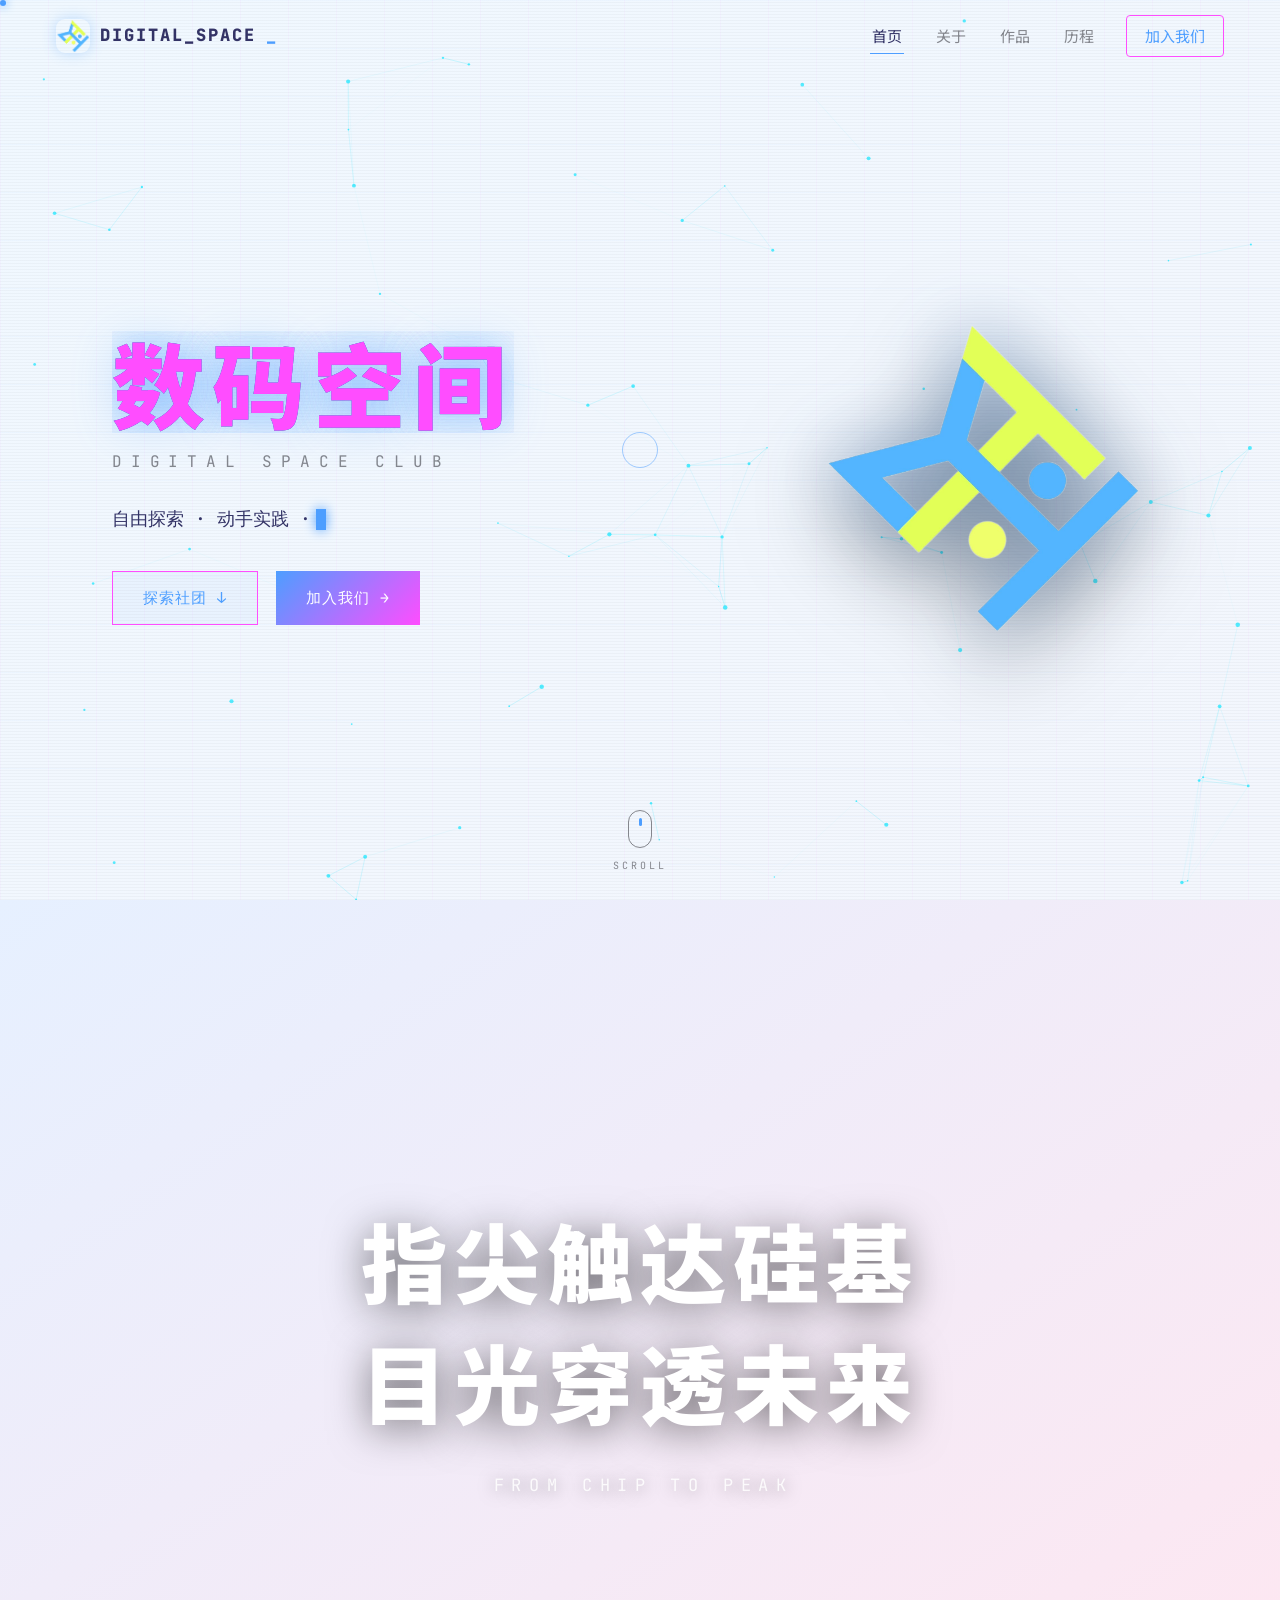
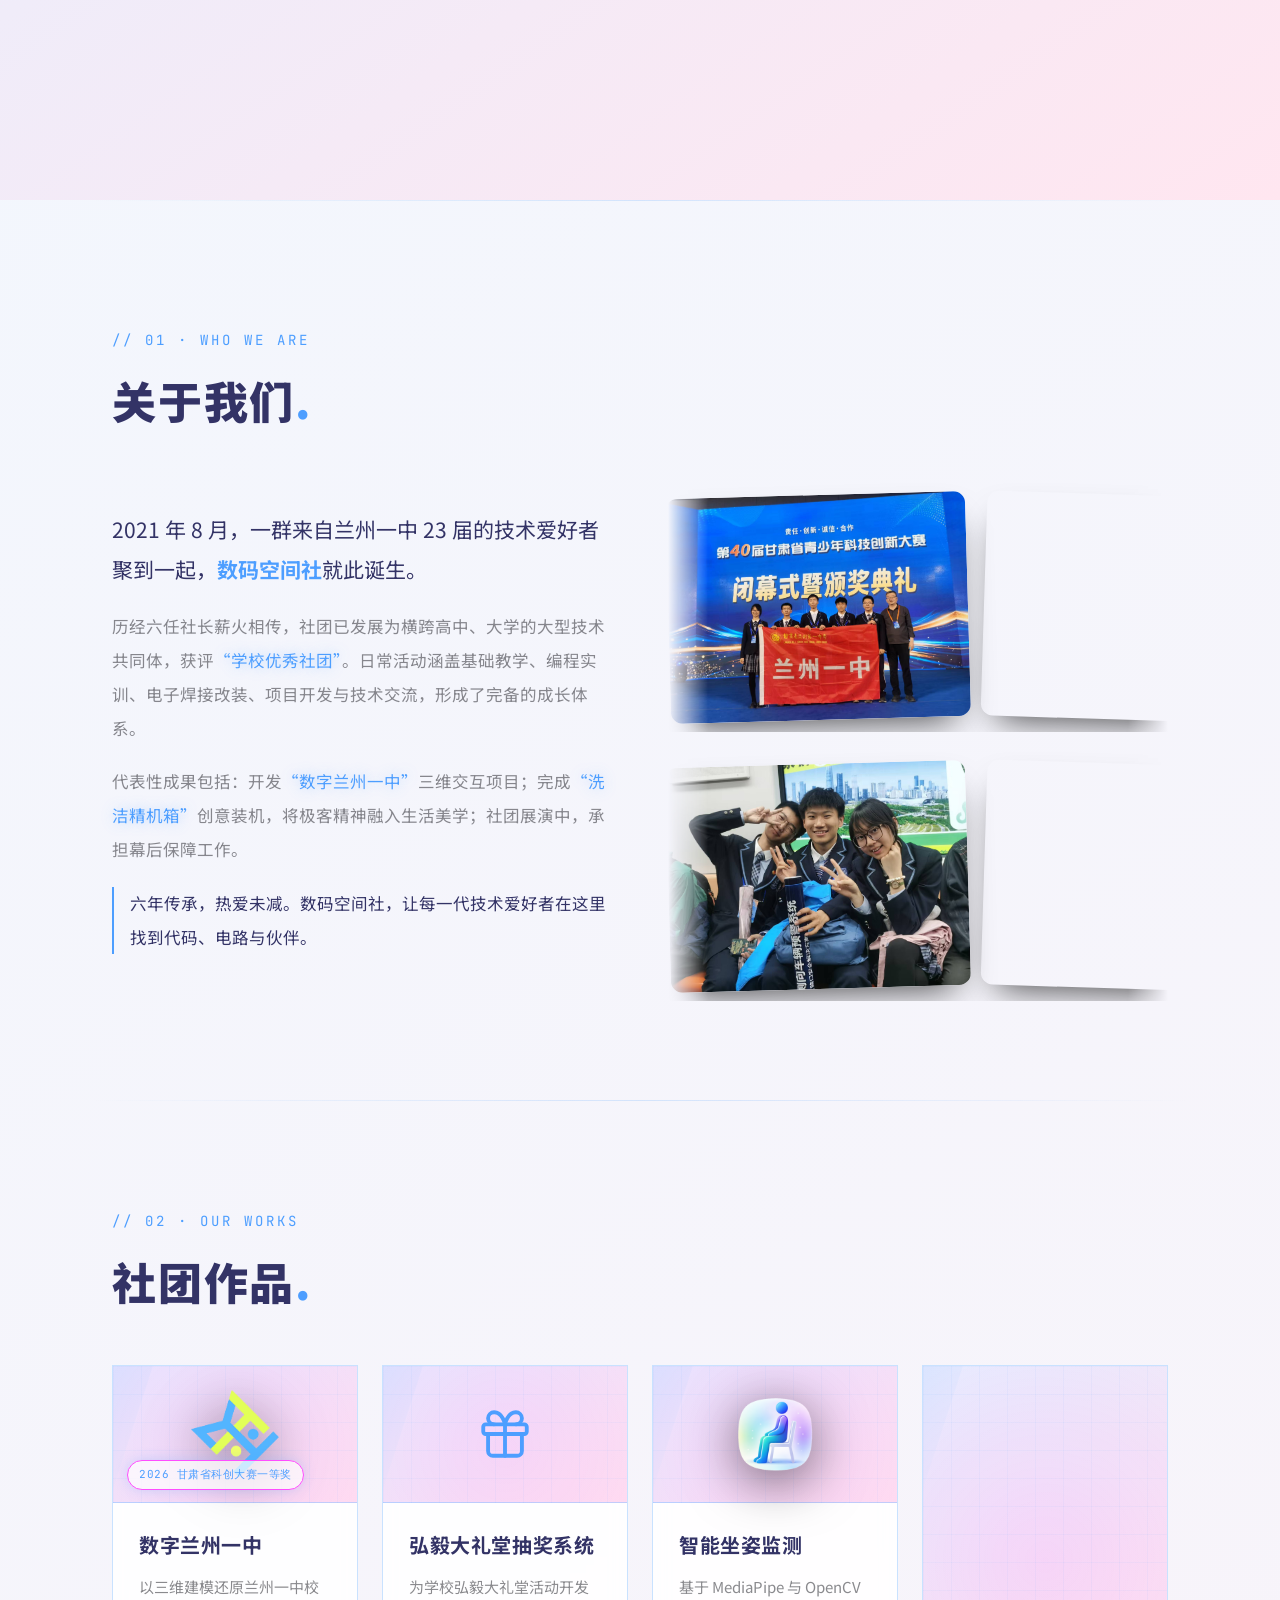
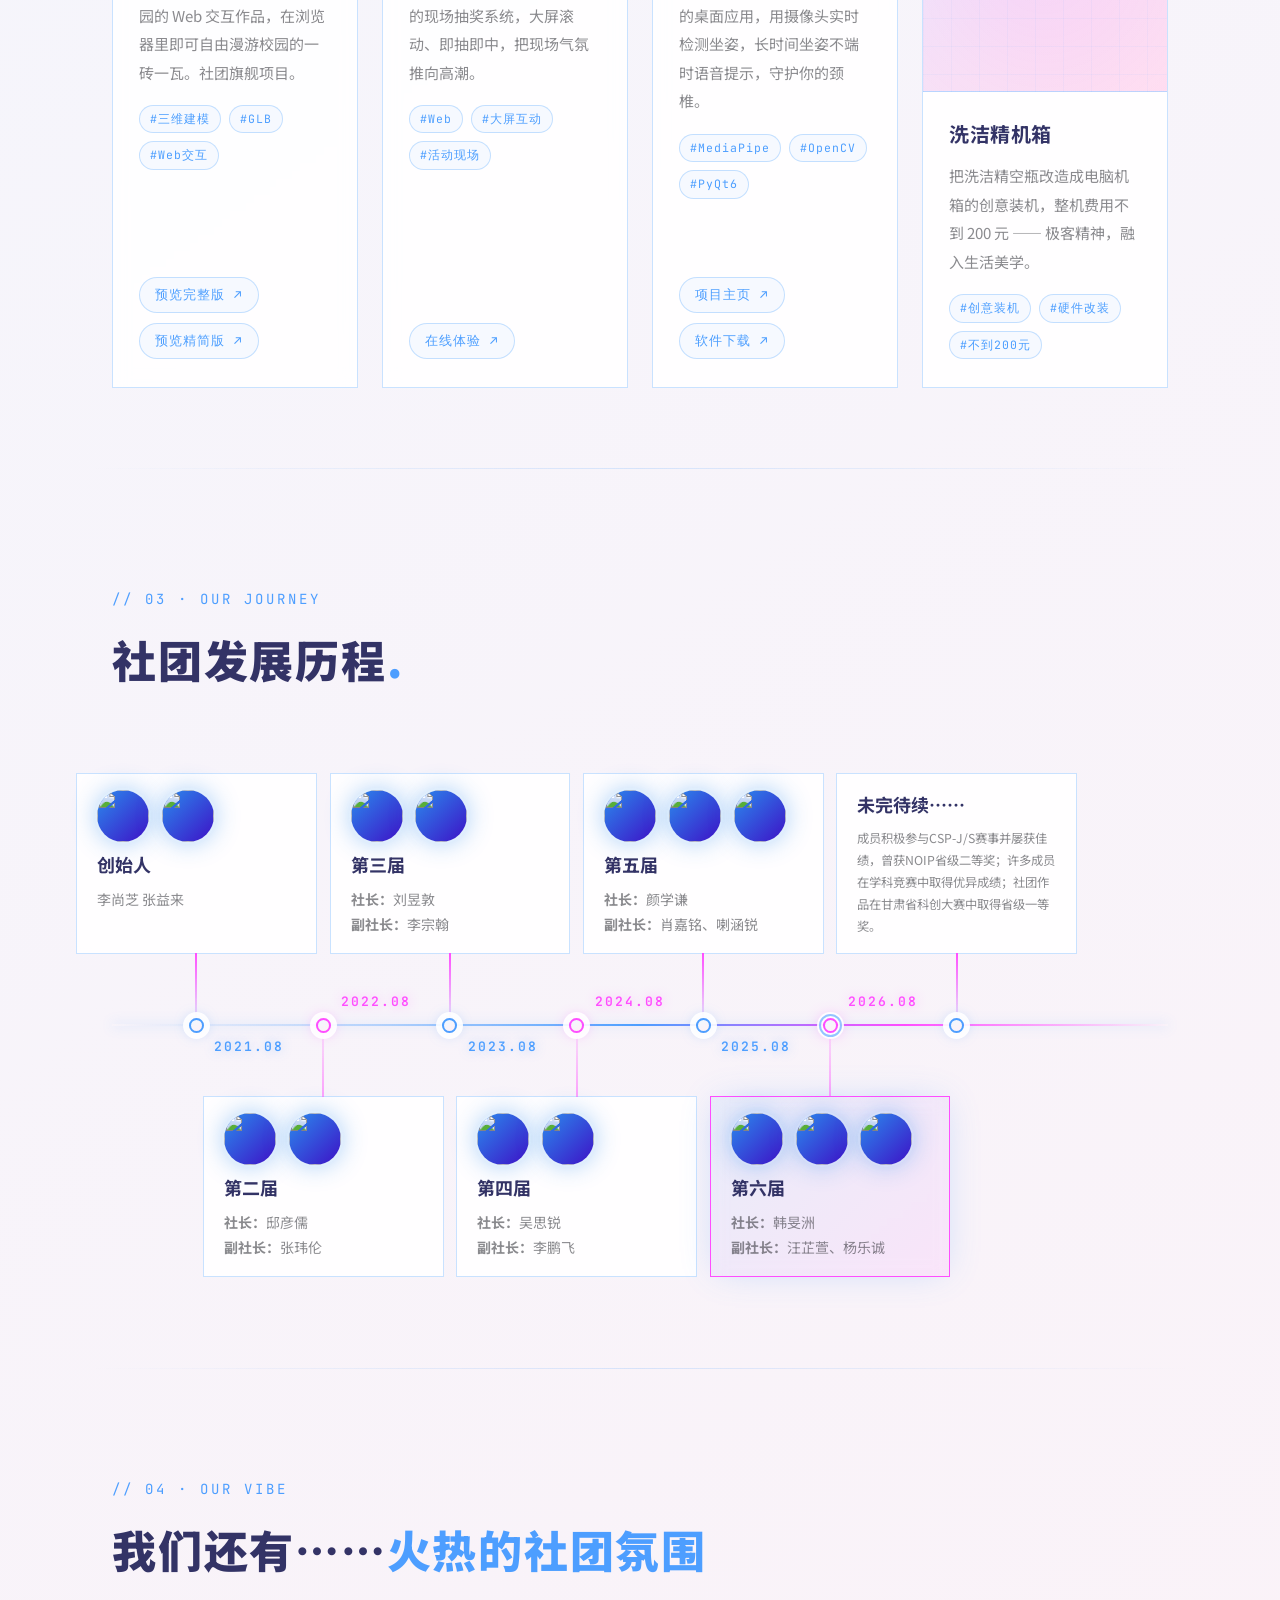
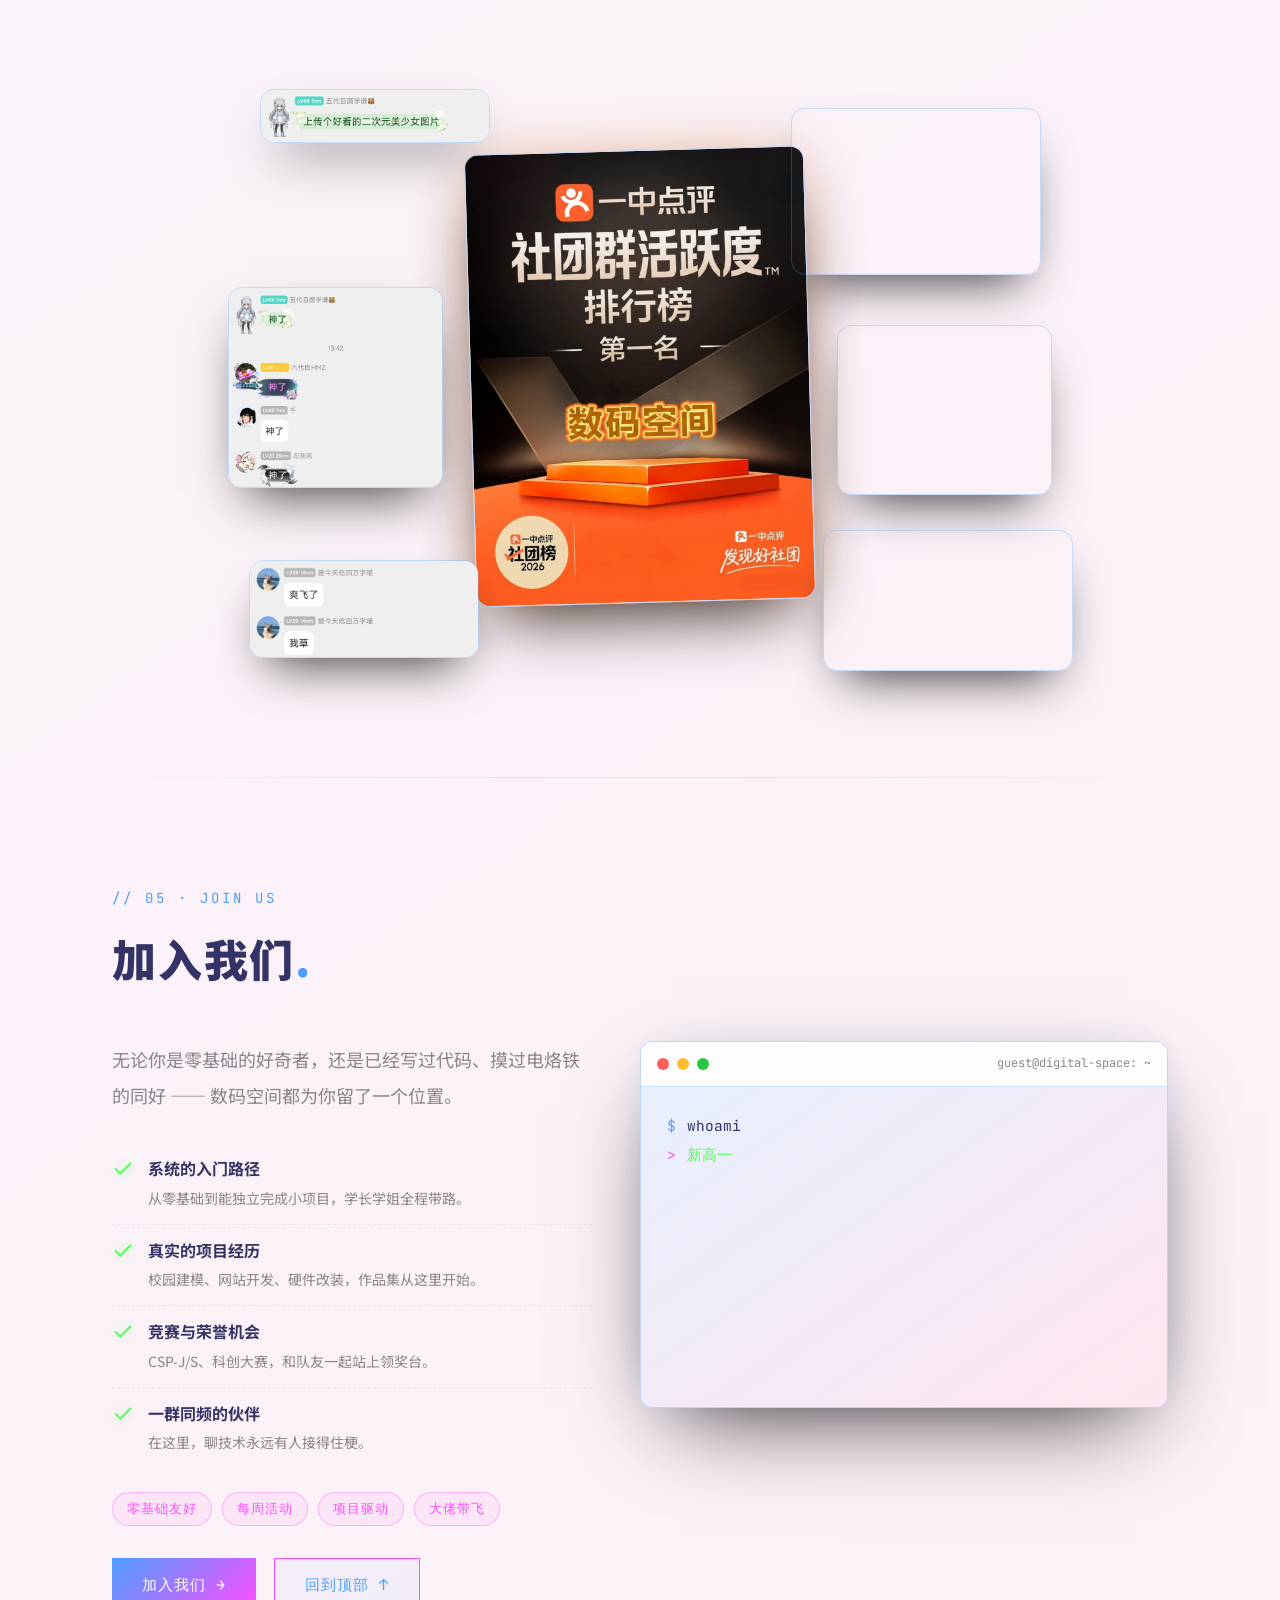
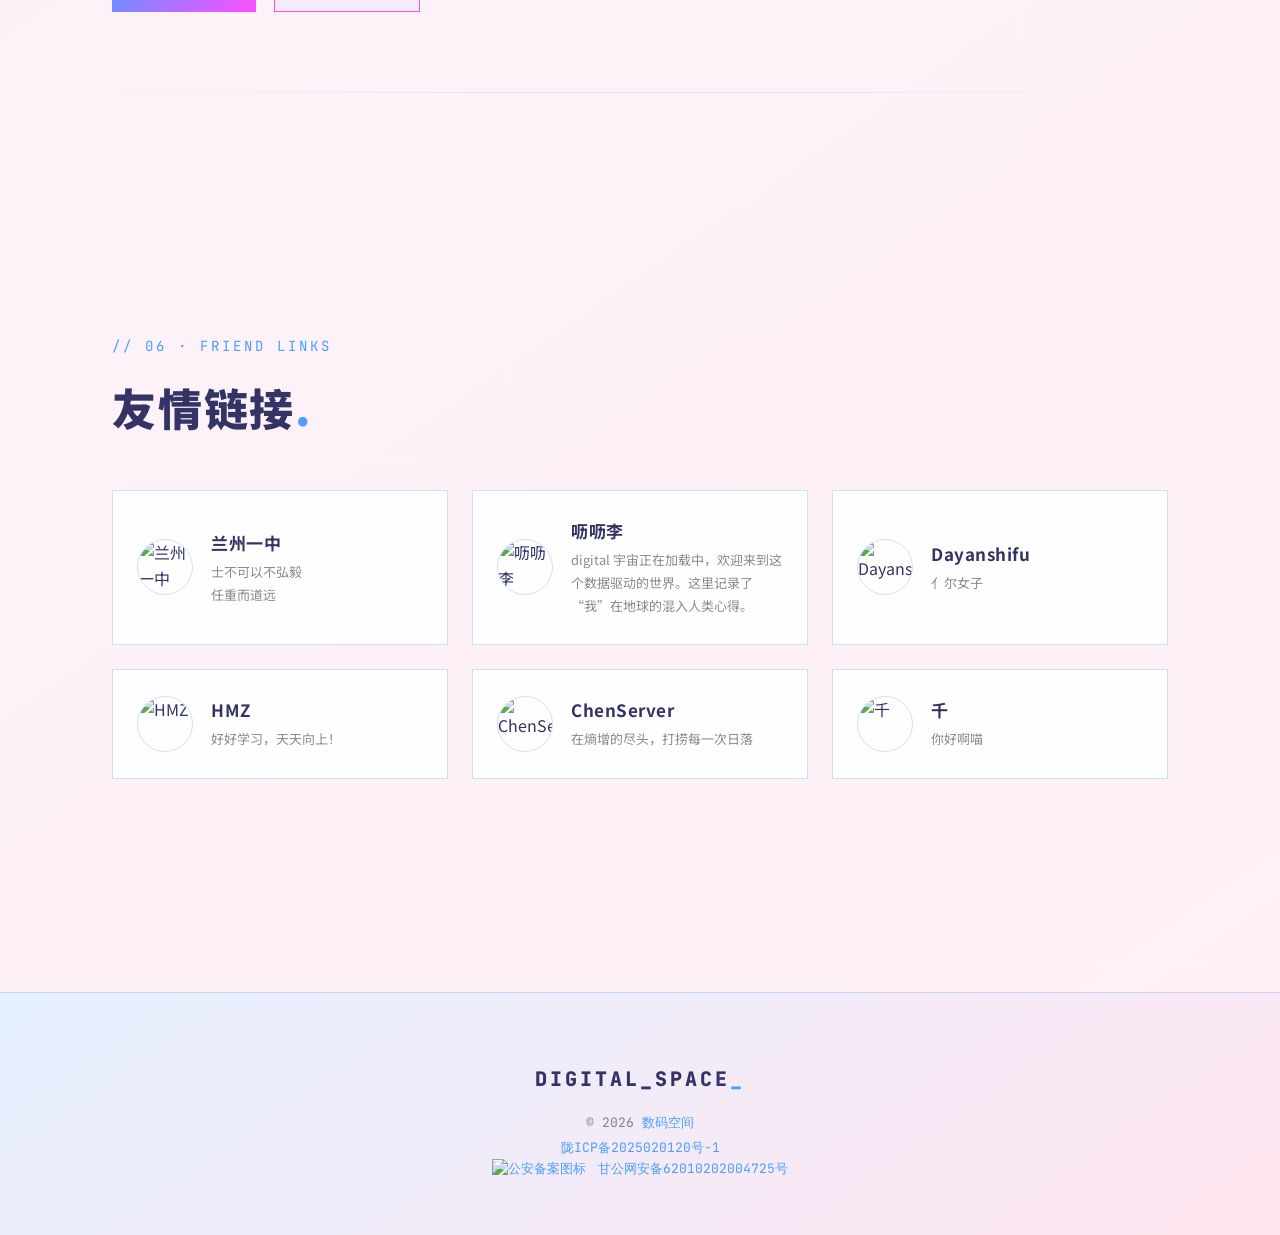
==== index.html @ 2192e695 "Update index.html" ====
<!DOCTYPE html>
<html lang="zh-CN">
<head>
<meta charset="UTF-8" />
<meta name="viewport" content="width=device-width, initial-scale=1.0" />
<title>数码空间 DIGITAL SPACE</title>
<meta name="description" content="数码空间社 —— 兰州一中专注于数码科技、电子技术与信息编程的极客型学生社团。指尖触达硅基，目光穿透未来。" />
<link rel="icon" type="image/png" href="assets/logo.png" />
<link rel="preconnect" href="https://fonts.googleapis.com" />
<link rel="preconnect" href="https://fonts.gstatic.com" crossorigin />
<link href="https://fonts.googleapis.com/css2?family=JetBrains+Mono:ital,wght@0,400;0,600;0,800;1,400&family=Noto+Sans+SC:wght@400;500;700;900&display=swap" rel="stylesheet" />
<link rel="stylesheet" href="style.css" />
</head>
<body>

<!-- ═══════════ Preloader ═══════════ -->
<div id="preloader" aria-hidden="true">
  <div class="pre-inner">
    <div class="pre-logo">DIGITAL<span>SPACE</span></div>
    <div id="bootLines" class="boot-lines"></div>
    <div class="pre-bar"><i id="preBarFill"></i></div>
  </div>
</div>

<!-- ═══════════ Custom cursor ═══════════ -->
<div class="cursor-dot" id="cursorDot"></div>
<div class="cursor-ring" id="cursorRing"></div>

<!-- ═══════════ Scroll progress ═══════════ -->
<div class="scroll-progress" id="scrollProgress"></div>

<!-- ═══════════ Nav ═══════════ -->
<nav class="nav" id="nav">
  <a href="#home" class="nav-logo mono"><img src="assets/logo.png" alt="数码空间社 Logo" class="nav-logo-img" />DIGITAL_SPACE<span class="blink">_</span></a>
  <div class="nav-links" id="navLinks">
    <a href="#home" class="nav-link active">首页</a>
    <a href="#about" class="nav-link">关于</a>
    <a href="#works" class="nav-link">作品</a>
    <a href="#history" class="nav-link">历程</a>
    <a href="#join" class="nav-link nav-cta" data-join-modal>加入我们</a>
  </div>
  <button class="nav-toggle" id="navToggle" aria-label="打开菜单"><span></span><span></span><span></span></button>
</nav>

<!-- ═══════════ Hero ═══════════ -->
<header class="hero" id="home">
  <canvas id="bgCanvas"></canvas>
  <div class="hero-inner">
    <div class="hero-content">
      <h1 class="hero-title glitch" data-text="数码空间">数码空间</h1>
      <p class="hero-sub mono reveal" style="--d:.15s">DIGITAL&nbsp;SPACE&nbsp;CLUB</p>
      <p class="hero-typed mono"><span id="typedText"></span><span class="caret"></span></p>
      <div class="hero-btns reveal" style="--d:.3s">
        <a href="#slogan" class="btn magnetic"><span>探索社团</span><span>&darr;</span></a>
        <a href="#join" class="btn solid magnetic" data-join-modal><span>加入我们</span><span>&rarr;</span></a>
      </div>
    </div>
    <div class="hero-logo reveal" style="--d:.2s">
      <img src="assets/logo_advanced.png" alt="数码空间社 LOGO" class="hero-logo-img" />
    </div>
  </div>
  <div class="scroll-hint mono"><span class="mouse"><i></i></span>SCROLL</div>
</header>

<!-- ═══════════ Slogan 视频页 ═══════════ -->
<section class="slogan" id="slogan">
  <video class="slogan-video" id="sloganVideo" autoplay muted loop playsinline preload="auto">
    <source src="https://kkk.intwing.com/PCbanner.mp4" type="video/mp4" />
  </video>
  <div class="slogan-mask"></div>
  <div class="slogan-content">
    <h2 class="slogan-text reveal">指尖触达硅基目光穿透未来</h2>
    <p class="slogan-sub mono reveal" style="--d:.18s">From chip to peak</p>
  </div>
</section>

<main>

<!-- ═══════════ 关于我们 ═══════════ -->
<section class="section" id="about">
  <div class="sec-head reveal">
    <p class="sec-kicker mono">// 01 &middot; WHO WE ARE</p>
    <h2 class="sec-title">关于我们<span class="accent">.</span></h2>
  </div>
  <div class="about-grid">
    <div class="about-text reveal">
      <p class="about-lead">
        2021 年 8 月，一群来自兰州一中 23 届的技术爱好者聚到一起，<strong>数码空间社</strong>就此诞生。
      </p>
      <p>历经六任社长薪火相传，社团已发展为横跨高中、大学的大型技术共同体，获评<span class="hl">&ldquo;学校优秀社团&rdquo;</span>。日常活动涵盖基础教学、编程实训、电子焊接改装、项目开发与技术交流，形成了完备的成长体系。</p>
      <p>代表性成果包括：开发<span class="hl">&ldquo;数字兰州一中&rdquo;</span>三维交互项目；完成<span class="hl">&ldquo;洗洁精机箱&rdquo;</span>创意装机，将极客精神融入生活美学；社团展演中，承担幕后保障工作。</p>
      <p class="about-outro">六年传承，热爱未减。数码空间社，让每一代技术爱好者在这里找到代码、电路与伙伴。</p>
    </div>
    <div class="about-photos reveal" style="--d:.15s">
      <div class="photo-row">
        <div class="photo-track">
          <figure class="shot"><img src="assets/Image_1786160403145_246.jpg" alt="第 40 届甘肃省青少年科技创新大赛颁奖典礼合影" loading="lazy" decoding="async" /></figure>
          <figure class="shot"><img src="assets/Image_1786160435627_723.jpg" alt="校园社团招新宣传现场" loading="lazy" decoding="async" /></figure>
          <figure class="shot"><img src="assets/Image_1786410580709_958.jpg" alt="社团成员参观户外航天主题展览，火箭模型林立" loading="lazy" decoding="async" /></figure>
          <figure class="shot"><img src="assets/Image_1786160455453_142.jpg" alt="社团展演现场，桌前立着“数码空间”标牌" loading="lazy" decoding="async" /></figure>
          <figure class="shot"><img src="assets/Image_1786160474860_468.jpg" alt="社团成员在兰州一中校门口合影" loading="lazy" decoding="async" /></figure>
        </div>
      </div>
      <div class="photo-row">
        <div class="photo-track">
          <figure class="shot"><img src="assets/Image_1786160408771_868.jpg" alt="参加科创大赛的社团成员合影" loading="lazy" decoding="async" /></figure>
          <figure class="shot"><img src="assets/Image_1786410587883_851.jpg" alt="社团成员在教室里用笔记本电脑进行项目开发" loading="lazy" decoding="async" /></figure>
          <figure class="shot"><img src="assets/Image_1786160439508_461.jpg" alt="“洗洁精机箱”创意装机作品" loading="lazy" decoding="async" /></figure>
          <figure class="shot"><img src="assets/Image_1786160462959_817.jpg" alt="社团活动中的主板与硬件改装平台" loading="lazy" decoding="async" /></figure>
          <figure class="shot"><img src="assets/reward.png" alt="兰州一中“优秀学生社团”奖状" loading="lazy" decoding="async" /></figure>
        </div>
      </div>
    </div>
  </div>
</section>

<!-- ═══════════ 社团作品 ═══════════ -->
<section class="section" id="works">
  <div class="sec-head reveal">
    <p class="sec-kicker mono">// 02 &middot; OUR WORKS</p>
    <h2 class="sec-title">社团作品<span class="accent">.</span></h2>
  </div>
  <div class="card-grid four">
    <div class="reveal">
      <article class="card work-card" data-tilt>
        <span class="card-idx mono">01</span>
        <div class="work-media">
          <img src="assets/work-digitallzyz.png" alt="“数字兰州一中”项目标志" loading="lazy" decoding="async" />
          <span class="work-badge mono">2026 甘肃省科创大赛一等奖</span>
        </div>
        <div class="work-body">
          <h3>数字兰州一中</h3>
          <p>以三维建模还原兰州一中校园的 Web 交互作品，在浏览器里即可自由漫游校园的一砖一瓦。社团旗舰项目。</p>
          <div class="card-tags mono"><span>#三维建模</span><span>#GLB</span><span>#Web交互</span></div>
          <div class="work-links mono">
            <a href="https://hello.1zdigital.space/digitallzyz" target="_blank" rel="noopener">预览完整版 &#8599;</a>
            <a href="https://hello.1zdigital.space/digitallzyz/simplified.html" target="_blank" rel="noopener">预览精简版 &#8599;</a>
          </div>
        </div>
      </article>
    </div>
    <div class="reveal" style="--d:.08s">
      <article class="card work-card" data-tilt>
        <span class="card-idx mono">02</span>
        <div class="work-media">
          <svg viewBox="0 0 24 24" fill="none" stroke="currentColor" stroke-width="1.6" stroke-linecap="round" stroke-linejoin="round"><rect x="3" y="8" width="18" height="4" rx="1"/><path d="M12 8v13"/><path d="M5 12v7a2 2 0 0 0 2 2h10a2 2 0 0 0 2-2v-7"/><path d="M7.5 8a2.5 2.5 0 0 1 0-5C11 3 12 8 12 8s1-5 4.5-5a2.5 2.5 0 0 1 0 5"/></svg>
        </div>
        <div class="work-body">
          <h3>弘毅大礼堂抽奖系统</h3>
          <p>为学校弘毅大礼堂活动开发的现场抽奖系统，大屏滚动、即抽即中，把现场气氛推向高潮。</p>
          <div class="card-tags mono"><span>#Web</span><span>#大屏互动</span><span>#活动现场</span></div>
          <div class="work-links mono">
            <a href="https://hello.1zdigital.space/hy" target="_blank" rel="noopener">在线体验 &#8599;</a>
          </div>
        </div>
      </article>
    </div>
    <div class="reveal" style="--d:.16s">
      <article class="card work-card" data-tilt>
        <span class="card-idx mono">03</span>
        <div class="work-media">
          <img src="assets/work-posture.png" alt="“智能坐姿监测”应用图标" loading="lazy" decoding="async" />
        </div>
        <div class="work-body">
          <h3>智能坐姿监测</h3>
          <p>基于 MediaPipe 与 OpenCV 的桌面应用，用摄像头实时检测坐姿，长时间坐姿不端时语音提示，守护你的颈椎。</p>
          <div class="card-tags mono"><span>#MediaPipe</span><span>#OpenCV</span><span>#PyQt6</span></div>
          <div class="work-links mono">
            <a href="https://github.com/MicroPotatoChips/poseture_monitor" target="_blank" rel="noopener">项目主页 &#8599;</a>
            <a href="https://github.com/MicroPotatoChips/poseture_monitor/releases/download/v0.0.1/poseture_monitor.exe" target="_blank" rel="noopener">软件下载 &#8599;</a>
          </div>
        </div>
      </article>
    </div>
    <div class="reveal" style="--d:.24s">
      <article class="card work-card" data-tilt>
        <span class="card-idx mono">04</span>
        <div class="work-media">
          <img class="cover" src="assets/Image_1786160439508_461.jpg" alt="“洗洁精机箱”创意装机作品" loading="lazy" decoding="async" />
        </div>
        <div class="work-body">
          <h3>洗洁精机箱</h3>
          <p>把洗洁精空瓶改造成电脑机箱的创意装机，整机费用不到 200 元 &mdash;&mdash; 极客精神，融入生活美学。</p>
          <div class="card-tags mono"><span>#创意装机</span><span>#硬件改装</span><span>#不到200元</span></div>
        </div>
      </article>
    </div>
  </div>
</section>

<!-- ═══════════ 社团发展历程 ═══════════ -->
<section class="section" id="history">
  <div class="sec-head reveal">
    <p class="sec-kicker mono">// 03 &middot; OUR JOURNEY</p>
    <h2 class="sec-title">社团发展历程<span class="accent">.</span></h2>
  </div>
  <div class="timeline reveal" id="timeline">

    <!-- 2021 社团成立 + 第一届 -->
    <div class="t-item">
      <div class="t-half t-top">
        <div class="t-card">
        <div class="avatars-row">
          <img src="https://cdn-community.bcmcdn.com/47/community/b4z7SROHLqjOs1L0AKjP2R3GijYkpaDS2HFIh5gu7Lta.jpg?hash=Fnwn_K8mjRFWqkx0d4NGEZYs-Tc3"class="avatar"/>
          <img src="https://cdn-community.bcmcdn.com/47/community/NSgQnqpH3srs99DOHC67cWt2aF6WbrcuJLN9B4PSxpQu.jpg?hash=FrlKiUhtHYsskFgDfEZ051aW0x7_"class="avatar"/>
        </div>
          <h3>创始人</h3>
          <p>李尚芝 张益来<br>&emsp;</p>
        </div>
      </div>
      <div class="t-node"><span class="t-dot"></span><span class="t-year mono">2021.08</span></div>
      <div class="t-half t-bottom"></div>
    </div>

    <!-- 2022 第二届 -->
    <div class="t-item" style="--d:.06s">
      <div class="t-half t-top"></div>
      <div class="t-node"><span class="t-dot"></span><span class="t-year mono">2022.08</span></div>
      <div class="t-half t-bottom">
        <div class="t-card">
          
        <div class="avatars-row">
          <img src="https://cdn-community.bcmcdn.com/47/community/ucqZiwjzRGCKPUusgEctgpfSBhlCskfq8glDn9Pg9YpX.jpg?hash=FrcCgZMi_8fKJzpl5CogB958UTbJ"class="avatar"/>
          <img src="https://cdn-community.bcmcdn.com/47/community/YAVqtbwTnt5PLqP8qh4QMewPhSXIZQIK4xxD3iT4iknD.jpg?hash=FtCRi-NBJV0-LEbHozuPaZp_I9Qf"class="avatar"/>
        </div>
          <h3>第二届</h3>
          <p><strong>社长：</strong>邸彦儒<br><strong>副社长：</strong>张玮伦<br></p>
        </div>
      </div>
    </div>

    <!-- 2023 第三届 -->
    <div class="t-item" style="--d:.12s">
      <div class="t-half t-top">
        <div class="t-card">
        <div class="avatars-row">
          <img src="https://cdn-community.bcmcdn.com/47/community/NN6sML4DxdY0tSEAG1G99FgS1euqd97JxiZBC97iriAV.jpg?hash=FixxJyKkJ4JP3xrOVSV-NUI2oulx"class="avatar"/>
          <img src="https://cdn-community.bcmcdn.com/47/community/VlFU8aUTEXzCCSrPs1nKnLM1MUGnrzcKo8rMzCtBHj68.jpg?hash=FjF8fxe7R9sYr-t9d1uZXwDbIOFz"class="avatar"/>
        </div>
          <h3>第三届</h3>
          <p><strong>社长：</strong>刘昱敦<br><strong>副社长：</strong>李宗翰<br></p>
        </div>
      </div>
      <div class="t-node"><span class="t-dot"></span><span class="t-year mono">2023.08</span></div>
      <div class="t-half t-bottom"></div>
    </div>

    <!-- 2024 第四届 -->
    <div class="t-item" style="--d:.18s">
      <div class="t-half t-top"></div>
      <div class="t-node"><span class="t-dot"></span><span class="t-year mono">2024.08</span></div>
      <div class="t-half t-bottom">
        <div class="t-card">
        <div class="avatars-row">
          <img src="https://cdn-community.bcmcdn.com/47/community/QRD5fylD5DY4IM4Z4lzcT8BEcjGK9KzqD8IV6ado4qYZ.jpg?hash=Fp8MdWaL3lrLfftVi_EAz5HqaNRz"class="avatar"/>
          <img src="https://cdn-community.bcmcdn.com/47/community/r4ZIZ7VYAJ3v2NAAwIWe5dN8pIjD46sme55u2nDvTsmI.jpg?hash=FgAPSOjGNAZA9WPpgBeHiwNeAlgn"class="avatar"/>
        </div>
          <h3>第四届</h3>
          <p><strong>社长：</strong>吴思锐<br><strong>副社长：</strong>李鹏飞<br></p>
        </div>
      </div>
    </div>

    <!-- 2025 第五届 -->
    <div class="t-item" style="--d:.24s">
      <div class="t-half t-top">
        <div class="t-card">
        <div class="avatars-row">
          <img src="https://cdn-community.bcmcdn.com/47/community/68fb4DBxPJ9gJQRjwGNJX2mpt0Xy8GbvuAHAQ2dbejNg.jpg?hash=Fk5jKmeXWb-ncntpsIGezNX1FT6r"class="avatar"/>
          <img src="https://cdn-community.bcmcdn.com/47/community/fGEeUediMAGDjFTNhY8eCy3G0UVbmSAGVzI664uf2brp.jpg?hash=Fv8CSEdMXqoJV9dQ7O1CiivXQGxh"class="avatar"/>
          <img src="https://cdn-community.bcmcdn.com/47/community/HQoGDcrYQRacYpO4vXXYPizeKme7appClRlvtJONO33X.jpg?hash=FpUS7P8m1UTGLv--h4UhBrVsfq_5"class="avatar"/>
        </div>
          <h3>第五届</h3>
          <p><strong>社长：</strong>颜学谦<br><strong>副社长：</strong>肖嘉铭、喇涵锐<br></p>
        </div>
      </div>
      <div class="t-node"><span class="t-dot"></span><span class="t-year mono">2025.08</span></div>
      <div class="t-half t-bottom"></div>
    </div>

    <!-- 2026 第六届 -->
    <div class="t-item highlight" style="--d:.3s">
      <div class="t-half t-top"></div>
      <div class="t-node"><span class="t-dot pulse"></span><span class="t-year mono">2026.08</span></div>
      <div class="t-half t-bottom">
        <div class="t-card">
        <div class="avatars-row">
          <img src="https://cdn-community.bcmcdn.com/47/community/PUa5nt5umPZsAy8hFQ7vnBsAxApxvc146xpkewiCjJko.jpg?hash=FpCCMqkwiy72uwSqP2iPB5wnWXik"class="avatar"/>
          <img src="https://cdn-community.bcmcdn.com/47/community/tAy0lfxTFsoxyhbGI75VAwKy59kim39gItYGWSbgf7x7.jpg?hash=FpNuwkcBs8DorphBM-TIqcaWnsp-"class="avatar"/>
          <img src="https://cdn-community.bcmcdn.com/47/community/YmMdyXVXb46URsaQ0fVK01AspL6KFPTPDWdw1cz0BWnQ.jpg?hash=Fqo89q-g16e8N_QnOl5O5xza392o"class="avatar"/>
        </div>
          <h3>第六届</h3>
          <p><strong>社长：</strong>韩旻洲<br><strong>副社长：</strong>汪芷萱、杨乐诚<br></p>
        </div>
      </div>
    </div>

    <!-- 历年荣誉 -->
    <div class="t-item" style="--d:.36s">
      <div class="t-half t-top">
        <div class="t-card">
          <h3>
            未完待续……
          </h3>
          <p style="font-size: 12.3px;">成员积极参与CSP-J/S赛事并屡获佳绩，曾获NOIP省级二等奖；许多成员在学科竞赛中取得优异成绩；社团作品在甘肃省科创大赛中取得省级一等奖。</p>
        </div>
      </div>
      <div class="t-node"><span class="t-dot"></span><span class="t-year mono"></span></div>
      <div class="t-half t-bottom"></div>
    </div>

  </div>
</section>

<!-- ═══════════ 社团氛围 ═══════════ -->
<section class="section" id="vibe">
  <div class="sec-head reveal">
    <p class="sec-kicker mono">// 04 &middot; OUR VIBE</p>
    <h2 class="sec-title">我们还有&hellip;&hellip;<span class="accent">火热的社团氛围</span></h2>
  </div>
  <div class="vibe-stage reveal">
    <figure class="vibe-fig vibe-main">
      <img src="assets/group.png" alt="「一中点评」社团群活跃度排行榜第一名：数码空间" loading="lazy" decoding="async" />
    </figure>
    <figure class="vibe-fig vibe-sat" style="--l:14%; --t:5%; --r:-4deg; --fd:0s; --w:230px">
      <img src="assets/2.png" alt="群聊日常：上传个好看的二次元美少女图片" loading="lazy" decoding="async" />
    </figure>
    <figure class="vibe-fig vibe-sat" style="--l:11%; --t:36%; --r:3deg; --fd:1.4s; --w:215px">
      <img src="assets/5.png" alt="群聊日常：四人接力复读“神了”" loading="lazy" decoding="async" />
    </figure>
    <figure class="vibe-fig vibe-sat" style="--l:13%; --b:6%; --r:-2.5deg; --fd:0.7s; --w:230px">
      <img src="assets/3.png" alt="群聊日常：爽飞了，我草" loading="lazy" decoding="async" />
    </figure>
    <figure class="vibe-fig vibe-sat" style="--rt:12%; --t:8%; --r:3.5deg; --fd:0.4s; --w:250px">
      <img src="assets/1.jpg" alt="社团成员线下聚餐合影" loading="lazy" decoding="async" />
    </figure>
    <figure class="vibe-fig vibe-sat" style="--rt:11%; --t:42%; --r:-3deg; --fd:1.8s; --w:215px">
      <img src="assets/4.png" alt="群聊日常：一长串“最”字忠告，暑假马上结束了" loading="lazy" decoding="async" />
    </figure>
    <figure class="vibe-fig vibe-sat" style="--rt:9%; --b:4%; --r:2.5deg; --fd:1s; --w:250px">
      <img src="assets/6.jpg" alt="社团成员在兰州一中校门口合影" loading="lazy" decoding="async" />
    </figure>
  </div>
</section>

<!-- ═══════════ 加入我们 ═══════════ -->
<section class="section" id="join">
  <div class="sec-head reveal">
    <p class="sec-kicker mono">// 05 &middot; JOIN US</p>
    <h2 class="sec-title">加入我们<span class="accent">.</span></h2>
  </div>
  <div class="join-grid">
    <div class="join-left">
      <p class="join-lead reveal">
        无论你是零基础的好奇者，还是已经写过代码、摸过电烙铁的同好 &mdash;&mdash; 数码空间都为你留了一个位置。
      </p>
      <ul class="join-perks reveal" style="--d:.1s">
        <li>
          <svg viewBox="0 0 24 24" fill="none" stroke="currentColor" stroke-width="2" stroke-linecap="round" stroke-linejoin="round"><path d="M20 6L9 17l-5-5"/></svg>
          <div><strong>系统的入门路径</strong><span>从零基础到能独立完成小项目，学长学姐全程带路。</span></div>
        </li>
        <li>
          <svg viewBox="0 0 24 24" fill="none" stroke="currentColor" stroke-width="2" stroke-linecap="round" stroke-linejoin="round"><path d="M20 6L9 17l-5-5"/></svg>
          <div><strong>真实的项目经历</strong><span>校园建模、网站开发、硬件改装，作品集从这里开始。</span></div>
        </li>
        <li>
          <svg viewBox="0 0 24 24" fill="none" stroke="currentColor" stroke-width="2" stroke-linecap="round" stroke-linejoin="round"><path d="M20 6L9 17l-5-5"/></svg>
          <div><strong>竞赛与荣誉机会</strong><span>CSP-J/S、科创大赛，和队友一起站上领奖台。</span></div>
        </li>
        <li>
          <svg viewBox="0 0 24 24" fill="none" stroke="currentColor" stroke-width="2" stroke-linecap="round" stroke-linejoin="round"><path d="M20 6L9 17l-5-5"/></svg>
          <div><strong>一群同频的伙伴</strong><span>在这里，聊技术永远有人接得住梗。</span></div>
        </li>
      </ul>
      <div class="join-chips mono reveal" style="--d:.18s">
        <span>零基础友好</span><span>每周活动</span><span>项目驱动</span><span>大佬带飞</span>
      </div>
      <div class="join-btns reveal" style="--d:.26s">
        <a class="btn solid magnetic" href="#join" data-join-modal><span>加入我们</span><span>&rarr;</span></a>
        <a class="btn magnetic" href="#home"><span>回到顶部</span><span>&uarr;</span></a>
      </div>
    </div>
    <div class="terminal reveal" style="--d:.12s">
      <div class="term-bar">
        <span class="term-dot" style="background:#ff5f57"></span>
        <span class="term-dot" style="background:#febc2e"></span>
        <span class="term-dot" style="background:#28c840"></span>
        <span class="term-title mono">guest@digital-space: ~</span>
      </div>
      <div class="term-body" id="termBody"></div>
    </div>
  </div>
</section>

<!-- ═══════════ 友情链接 ═══════════ -->
<section class="section" id="friends">
  <div class="sec-head reveal">
    <p class="sec-kicker mono">// 06 &middot; FRIEND LINKS</p>
    <h2 class="sec-title">友情链接<span class="accent">.</span></h2>
  </div>
  <div class="card-grid three">
    <div class="reveal">
      <a class="card friend-card" href="https://www.gslzyz.cn/" target="_blank" rel="noopener">
        <img class="friend-avatar" src="https://cdn-community.bcmcdn.com/47/community/d2ViXzMwMDFfMzQwODM0OF8wXzE3NjI1MzQ2MTcxOTFfYjg2MDZhNmQ.jpeg" alt="兰州一中" loading="lazy" decoding="async" />
        <div class="friend-meta">
          <h3>兰州一中</h3>
          <p>士不可以不弘毅<br />任重而道远</p>
        </div>
      </a>
    </div>
    <div class="reveal" style="--d:.08s">
      <a class="card friend-card" href="https://1zdigital.space/" target="_blank" rel="noopener">
        <img class="friend-avatar" src="https://cravatar.com/avatar/0fc2c5f90ea8afbfb604182b74a423ce?d=mp&amp;s=240" alt="呖呖李" loading="lazy" decoding="async" />
        <div class="friend-meta">
          <h3>呖呖李</h3>
          <p>digital 宇宙正在加载中，欢迎来到这个数据驱动的世界。这里记录了&ldquo;我&rdquo;在地球的混入人类心得。</p>
        </div>
      </a>
    </div>
    <div class="reveal" style="--d:.16s">
      <a class="card friend-card" href="https://qian.1zdigital.space/" target="_blank" rel="noopener">
        <img class="friend-avatar" src="https://static.codemao.cn/pickduck/HJTNP4yn6.jpg" alt="Dayanshifu" loading="lazy" decoding="async" />
        <div class="friend-meta">
          <h3>Dayanshifu</h3>
          <p>亻尔女子</p>
        </div>
      </a>
    </div>
    <div class="reveal" style="--d:.24s">
      <a class="card friend-card" href="https://hmz168.1zdigital.space" target="_blank" rel="noopener">
        <img class="friend-avatar" src="https://cdn-community.bcmcdn.com/47/community/d2ViXzMwMDFfMzQwODM0OF8wXzE3NjI1MzUxMDI0MjFfNjUyYjBjNWE.jpeg" alt="HMZ" loading="lazy" decoding="async" />
        <div class="friend-meta">
          <h3>HMZ</h3>
          <p>好好学习，天天向上！</p>
        </div>
      </a>
    </div>
    <div class="reveal" style="--d:.32s">
      <a class="card friend-card" href="https://etaris.moe/" target="_blank" rel="noopener">
        <img class="friend-avatar" src="https://blog.etaris.moe/photos/head.jpg" alt="ChenServer" loading="lazy" decoding="async" />
        <div class="friend-meta">
          <h3>ChenServer</h3>
          <p>在熵增的尽头，打捞每一次日落</p>
        </div>
      </a>
    </div>
    <div class="reveal" style="--d:.4s">
      <a class="card friend-card" href="https://hello.1zdigital.space/qian" target="_blank" rel="noopener">
        <img class="friend-avatar" src="https://cdn-community.bcmcdn.com/47/community/d2ViXzMwMDFfMzQwODM0OF8wXzE3NjMzOTU5MDYyNDVfMDBhOGVhNWQ.jpeg" alt="千" loading="lazy" decoding="async" />
        <div class="friend-meta">
          <h3>千</h3>
          <p>你好啊喵</p>
        </div>
      </a>
    </div>
  </div>
</section>

</main>

<!-- ═══════════ Footer ═══════════ -->
<footer class="footer">
  <p class="mono f-logo">DIGITAL_SPACE<span class="blink">_</span></p>
  <p class="f-copy mono">&copy; 2026 <a href="https://hello.1zdigital.space/" target="_blank" rel="noopener">数码空间 </a></p>
  <p class="f-copy mono" style="margin-top:4px;"><a href="https://beian.miit.gov.cn/" target="_blank" rel="noreferrer">陇ICP备2025020120号-1</a><br><a href="https://beian.mps.gov.cn/#/query/webSearch?code=62010202004725" target="_blank" rel="noreferrer"><img src="https://cdn-community.bcmcdn.com/47/community/obsIYzBE9hTEP2e2ltyWkwxD99pkA9otRkhBBcIyTN9E.png?hash=Fp40nnu64ycnwO4XMdcLL2_hGlXi" alt="公安备案图标" style="height:16px;vertical-align:middle;margin-right:4px">
甘公网安备62010202004725号</a>
</footer>

<button id="backTop" class="back-top mono" aria-label="回到顶部">&#9650; TOP</button>

<!-- ═══════════ 加入我们弹窗 ═══════════ -->
<div class="join-modal" id="joinModal" aria-hidden="true" role="dialog" aria-modal="true" aria-labelledby="joinModalTitle">
  <div class="jm-card">
    <button class="jm-close" id="joinModalClose" aria-label="关闭">&times;</button>
    <p class="jm-kicker mono">// JOIN US</p>
    <h3 class="jm-title" id="joinModalTitle">加入 QQ 群，就是入社了<span class="accent">.</span></h3>
    <p class="jm-desc">数码空间没有繁琐的报名流程 &mdash;&mdash; 进入QQ群，你就是社团的正式成员了。</p>
    <a class="btn solid jm-qq" href="https://qm.qq.com/cgi-bin/qm/qr?k=JMj80m7dsAEo8lwT0n-RDhKHxYypKMqc&jump_from=webapi&authKey=bZwKBtropt53P38JsjtGK9t8ekgid6dlJ+hEnPkq8zaq4OI+PpYsx0GEqeEzH8s/" target="_blank" rel="noopener"><span>点击入群</span><span>&#8599;</span></a>
    <div class="jm-alt">
      <img src="assets/qrcode.jpg" alt="数码空间社 QQ 群二维码" class="jm-qr" />
      <div class="jm-num">
        <span class="jm-num-label mono">群号</span>
        <span class="jm-num-value mono">972717698</span>
      </div>
    </div>
  </div>
</div>

<!-- ═══════════ 照片灯箱 ═══════════ -->
<div class="lightbox" id="lightbox" aria-hidden="true">
  <figure class="lb-figure">
    <img id="lbImg" src="" alt="" />
    <figcaption id="lbCap" class="mono"></figcaption>
  </figure>
</div>

<script src="main.js"></script>
</body>
</html>
---- style.css ----
/* ═══════════════════════════════════════════════
   数码空间 DIGITAL SPACE — style.css
   新配色：Heo 主题 (蓝粉渐变 · 浅色/深色自适应)
   ═══════════════════════════════════════════════ */

/* ── Heo 配色变量（完整注入） ── */
:root {
  --heo-white: #fff;
  --heo-white-op: hsla(0, 0%, 100%, 0.2);
  --heo-black: #000;
  --heo-black-op: rgba(0, 0, 0, 0.2);
  --heo-none: rgba(0, 0, 30, 0);
  --heo-gray: #999;
  --heo-gray-op: hsla(0, 0%, 60%, 0.17);
  --heo-vip: #e5a80d;
  --heo-theme: #ff4dff;
  --heo-theme-op: rgba(255, 77, 255, 0.2);
  --heo-theme-op-deep: rgba(255, 77, 255, 0.8);
  --heo-theme-none: rgba(255, 77, 255, 0.1);
  --heo-main: linear-gradient(135deg, #4d9eff, #ff4dff);
  --heo-main-op: rgba(77, 158, 255, 0.2);
  --heo-main-none: rgba(77, 158, 255, 0.1);
  --heo-shadow-theme: 0 8px 12px -3px var(--heo-theme-op);
  --heo-shadow-blackdeep: 0 2px 16px -3px rgba(0, 0, 0, 0.15);
  --heo-shadow-main: 0 8px 12px -3px var(--heo-main-op);
  --heo-shadow-blue: 0 8px 12px -3px rgba(77, 158, 255, 0.4);
  --heo-shadow-white: 0 8px 12px -3px hsla(0, 0%, 100%, 0.2);
  --heo-shadow-black: 0 0 12px 4px rgba(0, 0, 0, 0.05);
  --heo-shadow-yellow: 0px 38px 77px -26px rgba(255, 201, 62, 0.12);
  --heo-shadow-red: 0 8px 12px -3px rgba(255, 77, 77, 0.3);
  --heo-shadow-green: 0 8px 12px -3px rgba(77, 255, 77, 0.3);
  --heo-logo-color: linear-gradient(215deg, #4d9eff, #ff4dff);
  --heo-snackbar-time: 5s;
  --style-border: 1px solid var(--heo-card-border);
  --style-border-always: 1px solid var(--heo-card-border);
  --style-border-hover: 1px solid var(--heo-theme);
  --style-border-hover-always: 1px solid var(--heo-theme);
  --style-border-dashed: 1px dashed var(--heo-theme-op);

  --heo-blue: #4d9eff;
  --heo-red: #ff4d4d;
  --heo-pink: #ff7c7c;
  --heo-green: #4dff4d;
  --heo-yellow: #ffcc4d;
  --heo-yellow-op: rgba(255, 204, 77, 0.2);
  --heo-orange: #f93;
  --heo-background: linear-gradient(145deg, #f0f8ff, #fff0f5);
  --heo-reverse: #000;
  --heo-maskbg: hsla(0, 0%, 100%, 0.6);
  --heo-maskbgdeep: hsla(0, 0%, 100%, 0.85);
  --heo-hovertext: var(--heo-theme);
  --heo-ahoverbg: rgba(255, 240, 245, 0.7);
  --heo-lighttext: var(--heo-main);
  --heo-scrollbar: rgba(77, 158, 255, 0.4);
  --heo-card-btn-bg: linear-gradient(135deg, #4d9eff, #ff4dff);
  --heo-post-blockquote-bg: rgba(240, 248, 255, 0.7);
  --heo-post-tabs-bg: rgba(255, 240, 245, 0.7);
  --heo-secondbg: linear-gradient(145deg, #e6f0ff, #ffe6f0);
  --heo-shadow-nav: 0 5px 20px -5px rgba(77, 158, 255, 0.4);
  --heo-card-bg: hsla(0, 0%, 100%, 0.9);
  --heo-card-bg-op: hsla(0, 0%, 100%, 0.2);
  --heo-card-bg-none: hsla(0, 0%, 100%, 0);
  --heo-shadow-lightblack: 0 5px 20px -5px rgba(77, 158, 255, 0.2);
  --heo-shadow-light2black: 0 5px 20px -5px rgba(255, 77, 255, 0.2);
  --heo-card-border: rgba(77, 158, 255, 0.3);
  --heo-shadow-border: 0 8px 20px -4px rgba(77, 158, 255, 0.2);
  --style-border-forever: 2px solid var(--heo-main);

  --heo-fontcolor: #336;
  --heo-secondtext: rgba(60, 60, 67, 0.6);
  --heo-navbg: linear-gradient(135deg, rgba(77, 158, 255, 0.9), rgba(255, 77, 255, 0.9));
  --heo-button-text: #fff;
  --heo-button-bg: linear-gradient(135deg, #4d9eff, #ff4dff);
  --heo-button-hover: linear-gradient(135deg, #3d8eef, #ee3def);
}

/* 暗色模式（自动跟随系统或 .dark-theme） */
@media (prefers-color-scheme: dark) {
  :root {
    --heo-fontcolor: #e0e0e0;
    --heo-background: linear-gradient(145deg, #1a1a2e, #16213e);
    --heo-secondbg: linear-gradient(145deg, #0f0f1a, #0a1229);
    --heo-card-bg: rgba(30, 30, 46, 0.9);
    --heo-card-border: rgba(77, 158, 255, 0.1);
    --heo-maskbg: rgba(0, 0, 0, 0.6);
    --heo-maskbgdeep: rgba(0, 0, 0, 0.85);
    --heo-secondtext: rgba(200, 200, 220, 0.6);
    --heo-navbg: linear-gradient(135deg, #3a7bc8, #c53ac5);
  }
}
/* 手动切换深色模式（保留） */
.dark-theme {
  --heo-fontcolor: #e0e0e0;
  --heo-background: linear-gradient(145deg, #1a1a2e, #16213e);
  --heo-secondbg: linear-gradient(145deg, #0f0f1a, #0a1229);
  --heo-card-bg: rgba(30, 30, 46, 0.9);
  --heo-card-border: rgba(77, 158, 255, 0.1);
  --heo-maskbg: rgba(0, 0, 0, 0.6);
  --heo-maskbgdeep: rgba(0, 0, 0, 0.85);
  --heo-secondtext: rgba(200, 200, 220, 0.6);
  --heo-navbg: linear-gradient(135deg, #3a7bc8, #c53ac5);
}

/* ── 原有变量改为引用 Heo 变量（向下兼容） ── */
:root {
  --bg: var(--heo-background);
  --bg-2: var(--heo-secondbg);
  --panel: var(--heo-card-bg);
  --border: var(--heo-card-border);
  --border-hover: var(--heo-theme);
  --cyan: var(--heo-blue);
  --purple: var(--heo-theme);
  --green: var(--heo-green);
  --text: var(--heo-fontcolor);
  --muted: var(--heo-secondtext);
  --mono: 'JetBrains Mono', ui-monospace, Consolas, 'Courier New', monospace;
  --sans: 'Noto Sans SC', 'PingFang SC', 'Microsoft YaHei', system-ui, sans-serif;
}

/* ── 原有样式（全部使用上述变量，颜色系统已全替换） ── */

.avatars-row {
  display: flex;
  flex-wrap: nowrap;
  justify-content: flex-start;
  gap: 1rem 0.8rem;
  margin-bottom: 0.5rem;
}

* { margin: 0; padding: 0; box-sizing: border-box; }

html {
  scroll-behavior: smooth;
  scroll-padding-top: 0;
  scroll-snap-type: y mandatory;
}

body {
  font-family: var(--sans);
  background: var(--bg);
  color: var(--text);
  line-height: 1.6;
  overflow-x: hidden;
}

body::before {
  content: '';
  position: fixed;
  inset: 0;
  z-index: 0;
  pointer-events: none;
  background-image:
    linear-gradient(rgba(77, 158, 255, 0.03) 1px, transparent 1px),
    linear-gradient(90deg, rgba(255, 77, 255, 0.03) 1px, transparent 1px);
  background-size: 48px 48px;
}

::selection { background: var(--heo-theme-op); color: var(--heo-white); }

::-webkit-scrollbar { width: 10px; }
::-webkit-scrollbar-track { background: var(--heo-secondbg); }
::-webkit-scrollbar-thumb { background: rgba(77, 158, 255, 0.3); border-radius: 5px; border: 2px solid var(--heo-secondbg); }
::-webkit-scrollbar-thumb:hover { background: var(--heo-blue); }

.mono { font-family: var(--mono); }
.accent { color: var(--heo-blue); }
.hl { color: var(--heo-blue); text-shadow: 0 0 14px rgba(77, 158, 255, 0.35); }

.blink { animation: blink 1.1s steps(1) infinite; color: var(--heo-blue); }
@keyframes blink { 0%, 49% { opacity: 1; } 50%, 100% { opacity: 0; } }

/* ── 自定义光标 ── */
.cursor-dot,
.cursor-ring {
  position: fixed;
  top: 0; left: 0;
  pointer-events: none;
  z-index: 99998;
  border-radius: 50%;
  display: none;
}
.cursor-dot { width: 6px; height: 6px; background: var(--heo-blue); box-shadow: 0 0 10px var(--heo-blue); }
.cursor-ring {
  width: 36px; height: 36px;
  border: 1px solid rgba(77, 158, 255, 0.5);
  transition: width 0.25s, height 0.25s, border-color 0.25s, margin 0.25s;
}
body.has-cursor { cursor: none; }
body.has-cursor a, body.has-cursor button { cursor: none; }
body.has-cursor .cursor-dot, body.has-cursor .cursor-ring { display: block; }
body.cursor-hover .cursor-ring {
  width: 58px; height: 58px;
  border-color: var(--heo-blue);
  background: rgba(77, 158, 255, 0.06);
}

/* ── Preloader ── */
#preloader {
  position: fixed; inset: 0;
  z-index: 99999;
  background: var(--heo-secondbg);
  display: flex; align-items: center; justify-content: center;
  transition: opacity 0.7s ease, visibility 0.7s;
}
#preloader.done { opacity: 0; visibility: hidden; }
.pre-inner { width: min(560px, 86vw); }
.pre-logo {
  font-family: var(--mono);
  font-weight: 800;
  font-size: 26px;
  letter-spacing: 4px;
  margin-bottom: 26px;
  color: var(--text);
}
.pre-logo span { color: var(--heo-blue); }
.boot-lines {
  font-family: var(--mono);
  font-size: 13px;
  color: var(--heo-green);
  min-height: 118px;
  line-height: 1.9;
  opacity: 0.85;
}
.pre-bar { margin-top: 22px; height: 2px; background: var(--heo-card-border); overflow: hidden; }
.pre-bar i {
  display: block; height: 100%; width: 0;
  background: var(--heo-main);
  box-shadow: 0 0 12px var(--heo-blue);
  transition: width 0.25s ease;
}

/* ── 滚动进度条 ── */
.scroll-progress {
  position: fixed; top: 0; left: 0; right: 0;
  height: 2px;
  z-index: 9990;
  background: var(--heo-main);
  transform: scaleX(0);
  transform-origin: left;
  box-shadow: 0 0 10px rgba(77, 158, 255, 0.6);
}

/* ── 导航 ── */
.nav {
  position: fixed; top: 0; left: 0; right: 0;
  z-index: 9980;
  height: 72px;
  display: flex; align-items: center; justify-content: space-between;
  padding: 0 clamp(16px, 5vw, 56px);
  transition: background 0.35s, border-color 0.35s, backdrop-filter 0.35s;
  border-bottom: 1px solid transparent;
}
.nav.scrolled {
  background: rgba(255, 255, 255, 0.7);
  backdrop-filter: blur(14px);
  -webkit-backdrop-filter: blur(14px);
  border-bottom-color: var(--heo-card-border);
}
@media (prefers-color-scheme: dark) {
  .nav.scrolled {
    background: rgba(20, 20, 30, 0.7);
  }
}
.nav-logo {
  display: flex;
  align-items: center;
  gap: 10px;
  font-weight: 800; font-size: 17px; letter-spacing: 2px;
  color: var(--text); text-decoration: none;
}
.nav-logo-img {
  width: 34px; height: 34px;
  object-fit: cover;
  border-radius: 9px;
  box-shadow: 0 0 14px rgba(77, 158, 255, 0.3);
}
.nav-links { display: flex; align-items: center; gap: clamp(16px, 2.4vw, 30px); }
.nav-link {
  position: relative;
  font-size: 15px;
  color: var(--muted);
  text-decoration: none;
  padding: 6px 2px;
  transition: color 0.25s;
}
.nav-link::after {
  content: '';
  position: absolute; left: 0; bottom: 0;
  width: 100%; height: 1px;
  background: var(--heo-blue);
  transform: scaleX(0);
  transform-origin: right;
  transition: transform 0.3s ease;
}
.nav-link:hover, .nav-link.active { color: var(--text); }
.nav-link:hover::after, .nav-link.active::after { transform: scaleX(1); transform-origin: left; }
.nav-cta {
  color: var(--heo-blue);
  border: 1px solid var(--heo-theme);
  border-radius: 4px;
  padding: 8px 18px;
}
.nav-cta::after { display: none; }
.nav-cta:hover { background: var(--heo-theme-op); color: var(--heo-blue); box-shadow: 0 0 18px rgba(77, 158, 255, 0.25); }
.nav-toggle {
  display: none;
  flex-direction: column;
  justify-content: center;
  gap: 5px;
  width: 40px; height: 40px;
  background: none; border: none;
}
.nav-toggle span {
  display: block; width: 24px; height: 2px;
  background: var(--heo-blue);
  transition: transform 0.3s, opacity 0.3s;
}
.nav-toggle.open span:nth-child(1) { transform: translateY(7px) rotate(45deg); }
.nav-toggle.open span:nth-child(2) { opacity: 0; }
.nav-toggle.open span:nth-child(3) { transform: translateY(-7px) rotate(-45deg); }

/* ── Hero ── */
.hero {
  position: relative;
  min-height: 100vh;
  display: flex; align-items: center; justify-content: center;
  overflow: hidden;
}
#bgCanvas { position: absolute; inset: 0; width: 100%; height: 100%; z-index: 0; }
.hero::before {
  content: '';
  position: absolute; inset: 0; z-index: 1;
  background: linear-gradient(180deg, transparent 55%, var(--bg) 100%);
  pointer-events: none;
}
.hero::after {
  content: '';
  position: absolute; inset: 0; z-index: 1;
  background: repeating-linear-gradient(0deg, rgba(0, 0, 0, 0.08) 0 1px, transparent 1px 3px);
  opacity: 0.35;
  pointer-events: none;
}
.hero-inner {
  position: relative;
  z-index: 2;
  width: 100%;
  max-width: 1200px;
  margin: 0 auto;
  padding: 96px clamp(20px, 6vw, 72px) 40px;
  display: grid;
  grid-template-columns: 1.25fr 0.75fr;
  align-items: center;
  gap: clamp(30px, 5vw, 72px);
}
.hero-content {
  transition: transform 0.25s ease-out;
}
.hero-logo { display: flex; justify-content: center; }
.hero-logo-img {
  width: min(330px, 30vw);
  filter:
    drop-shadow(0 0 34px rgba(77, 158, 255, 0.32))
    drop-shadow(0 22px 44px rgba(0, 0, 0, 0.55));
  animation: logoFloat 7s ease-in-out infinite;
}
@keyframes logoFloat {
  0%, 100% { transform: translateY(0) rotate(-4deg); }
  50% { transform: translateY(-22px) rotate(5deg); }
}
.hero-title {
  font-size: clamp(3rem, 7.5vw, 5.8rem);
  font-weight: 900;
  letter-spacing: 0.08em;
  line-height: 1.1;
  white-space: nowrap;
  color: var(--text);
  text-shadow: 0 0 46px rgba(77, 158, 255, 0.28);
  opacity: 0;
  transform: scale(0.96);
}
body.loaded .hero-title {
  opacity: 1;
  transform: none;
  transition: opacity 1.2s cubic-bezier(0.16, 1, 0.3, 1) 0.1s, transform 1.2s cubic-bezier(0.16, 1, 0.3, 1) 0.1s;
}
.hero-sub {
  margin-top: 16px;
  font-size: clamp(11px, 1.8vw, 16px);
  letter-spacing: 0.55em;
  color: var(--muted);
}
.hero-typed {
  min-height: 1.7em;
  margin: 30px 0 36px;
  font-size: clamp(14px, 2vw, 18px);
  color: var(--text);
}
.caret {
  display: inline-block;
  width: 10px; height: 1.15em;
  margin-left: 5px;
  background: var(--heo-blue);
  vertical-align: text-bottom;
  box-shadow: 0 0 12px var(--heo-blue);
  animation: blink 1s steps(1) infinite;
}
.hero-btns { display: flex; gap: 18px; flex-wrap: wrap; }

.glitch { position: relative; display: inline-block; }
.glitch::before, .glitch::after {
  content: attr(data-text);
  position: absolute; inset: 0;
  overflow: hidden;
}
.glitch::before { color: var(--heo-blue); animation: glitch1 4s infinite steps(1); }
.glitch::after { color: var(--heo-theme); animation: glitch2 4s infinite steps(1); }
@keyframes glitch1 {
  0%, 86%, 100% { clip-path: inset(0 0 100% 0); transform: translate(0); }
  87% { clip-path: inset(12% 0 58% 0); transform: translate(-7px, 2px); }
  89% { clip-path: inset(58% 0 18% 0); transform: translate(6px, -2px); }
  91% { clip-path: inset(30% 0 44% 0); transform: translate(-5px, 1px); }
  93% { clip-path: inset(74% 0 6% 0); transform: translate(7px, -1px); }
  95% { clip-path: inset(0 0 100% 0); transform: translate(0); }
}
@keyframes glitch2 {
  0%, 86%, 100% { clip-path: inset(0 0 100% 0); transform: translate(0); }
  87.5% { clip-path: inset(40% 0 34% 0); transform: translate(6px, -2px); }
  90% { clip-path: inset(8% 0 72% 0); transform: translate(-6px, 2px); }
  92.5% { clip-path: inset(64% 0 12% 0); transform: translate(5px, 1px); }
  95% { clip-path: inset(0 0 100% 0); transform: translate(0); }
}

/* 按钮 */
.btn {
  position: relative;
  display: inline-flex; align-items: center; gap: 10px;
  padding: 14px 30px;
  font-family: var(--mono);
  font-size: 15px;
  letter-spacing: 1px;
  color: var(--heo-blue);
  background: rgba(77, 158, 255, 0.05);
  border: 1px solid var(--heo-theme);
  text-decoration: none;
  overflow: hidden;
  transition: color 0.3s, transform 0.25s ease, box-shadow 0.3s;
}
.btn::before {
  content: '';
  position: absolute; inset: 0;
  background: var(--heo-main);
  transform: translateX(-101%);
  transition: transform 0.35s cubic-bezier(0.16, 1, 0.3, 1);
}
.btn:hover::before { transform: translateX(0); }
.btn:hover { color: var(--heo-white); box-shadow: 0 0 30px rgba(77, 158, 255, 0.35); }
.btn span { position: relative; z-index: 1; }
.btn.solid {
  background: var(--heo-main);
  color: var(--heo-white);
  border: none;
}
.btn.solid::before { background: var(--heo-white); }

/* 滚动提示 */
.scroll-hint {
  position: absolute;
  bottom: 26px; left: 50%;
  transform: translateX(-50%);
  z-index: 2;
  display: flex; flex-direction: column; align-items: center; gap: 10px;
  color: var(--muted);
  font-size: 10px;
  letter-spacing: 3px;
}
.mouse {
  width: 24px; height: 38px;
  border: 1.5px solid var(--muted);
  border-radius: 14px;
  display: flex; justify-content: center;
  padding-top: 7px;
}
.mouse i {
  width: 3px; height: 8px;
  background: var(--heo-blue);
  border-radius: 2px;
  animation: wheel 1.6s ease-in-out infinite;
}
@keyframes wheel {
  0% { transform: translateY(0); opacity: 1; }
  70% { transform: translateY(10px); opacity: 0; }
  100% { transform: translateY(10px); opacity: 0; }
}

/* ── 分页吸附 ── */
.hero, .slogan, .section { scroll-snap-align: start; }
.footer { scroll-snap-align: end; }

/* ── 通用 Section ── */
.section {
  position: relative;
  z-index: 2;
  max-width: 1200px;
  margin: 0 auto;
  min-height: 100vh;
  display: flex;
  flex-direction: column;
  justify-content: center;
  padding: 110px clamp(20px, 6vw, 72px) 80px;
}
.section::before {
  content: '';
  position: absolute; top: 0; left: 50%;
  transform: translateX(-50%);
  width: min(1100px, 92%);
  height: 1px;
  background: linear-gradient(90deg, transparent, var(--heo-blue), transparent);
  opacity: 0.2;
}
.sec-head { margin-bottom: 48px; }
.sec-kicker {
  color: var(--heo-blue);
  font-size: 14px;
  letter-spacing: 3px;
  margin-bottom: 14px;
}
.sec-title { font-size: clamp(28px, 5vw, 44px); font-weight: 900; letter-spacing: 0.04em; }

/* ── 关于 ── */
.about-grid {
  display: grid;
  grid-template-columns: 1fr 1fr;
  gap: 56px;
  align-items: center;
}
.about-text p {
  font-size: clamp(14.5px, 1.6vw, 16.5px);
  color: var(--muted);
  line-height: 2.05;
  margin-bottom: 20px;
}
.about-text .about-lead {
  font-size: clamp(17px, 2.1vw, 21px);
  line-height: 1.9;
  color: var(--text);
}
.about-text strong { color: var(--heo-blue); }
.about-outro {
  color: var(--text) !important;
  border-left: 2px solid var(--heo-blue);
  padding-left: 16px;
}
.about-photos {
  display: flex;
  flex-direction: column;
  justify-content: center;
  gap: 20px;
  overflow: hidden;
}
.photo-row {
  overflow: hidden;
  padding: 12px 0;
  -webkit-mask-image: linear-gradient(90deg, transparent, #000 8%, #000 92%, transparent);
  mask-image: linear-gradient(90deg, transparent, #000 8%, #000 92%, transparent);
}
.photo-track {
  display: flex;
  gap: 16px;
  padding-right: 16px;
  width: max-content;
  animation: photoSlide 30s linear infinite;
}
.photo-row:nth-child(2) .photo-track {
  animation-direction: reverse;
  animation-duration: 37s;
}
.photo-row:hover .photo-track { animation-play-state: paused; }
@keyframes photoSlide {
  from { transform: translateX(0); }
  to   { transform: translateX(-50%); }
}
.shot {
  position: relative;
  flex-shrink: 0;
  width: 300px;
  transform: rotate(var(--r, 0deg));
  cursor: pointer;
}
.shot:nth-of-type(odd) { --r: -1.6deg; }
.shot:nth-of-type(even) { --r: 1.8deg; }
.shot img {
  display: block;
  width: 100%;
  aspect-ratio: 4 / 3;
  object-fit: cover;
  border-radius: 12px;
  box-shadow: 0 18px 36px -16px rgba(0, 0, 0, 0.75);
  pointer-events: none;
  transition: transform 0.4s cubic-bezier(0.16, 1, 0.3, 1), box-shadow 0.3s;
}
.shot:hover { z-index: 6; }
.shot:hover img {
  transform: rotate(calc(var(--r, 0deg) * -1)) scale(1.06);
  box-shadow: 0 26px 52px -18px rgba(0, 0, 0, 0.85), 0 0 34px -8px rgba(77, 158, 255, 0.4);
}

/* ── 照片灯箱 ── */
.lightbox {
  position: fixed;
  inset: 0;
  z-index: 9999;
  display: flex;
  align-items: center;
  justify-content: center;
  padding: 5vh 5vw;
  background: var(--heo-maskbgdeep);
  backdrop-filter: blur(10px);
  -webkit-backdrop-filter: blur(10px);
  opacity: 0;
  visibility: hidden;
  transition: opacity 0.35s ease, visibility 0.35s;
  cursor: zoom-out;
}
.lightbox.open { opacity: 1; visibility: visible; }
.lb-figure {
  max-width: min(920px, 92vw);
  text-align: center;
  transform: scale(0.92) rotate(-1.5deg);
  transition: transform 0.4s cubic-bezier(0.34, 1.56, 0.64, 1);
}
.lightbox.open .lb-figure { transform: none; }
.lb-figure img {
  max-width: 100%;
  max-height: 78vh;
  border-radius: 10px;
  border: 1px solid var(--heo-card-border);
  box-shadow: 0 40px 90px -30px rgba(0, 0, 0, 0.9), 0 0 60px -18px rgba(77, 158, 255, 0.4);
}
.lb-figure figcaption {
  margin-top: 16px;
  color: var(--heo-blue);
  font-size: 13px;
  letter-spacing: 2px;
}

/* ── 卡片网格 ── */
.card-grid { display: grid; gap: 24px; }
.card-grid.three { grid-template-columns: repeat(3, 1fr); }
.card-grid.four { grid-template-columns: repeat(4, 1fr); }
.card-grid.five { grid-template-columns: repeat(auto-fit, minmax(240px, 1fr)); }

.card {
  position: relative;
  height: 100%;
  padding: 34px 26px;
  background: var(--panel);
  border: 1px solid var(--border);
  backdrop-filter: blur(8px);
  -webkit-backdrop-filter: blur(8px);
  overflow: hidden;
  transition: transform 0.18s ease-out, border-color 0.3s, box-shadow 0.3s;
}
.card::before {
  content: '';
  position: absolute; inset: 0;
  background: radial-gradient(560px at var(--mx, 50%) var(--my, 50%), rgba(77, 158, 255, 0.09), transparent 45%);
  opacity: 0;
  transition: opacity 0.3s;
  pointer-events: none;
}
.card:hover::before { opacity: 1; }
.card:hover { border-color: var(--heo-theme); box-shadow: 0 24px 60px -24px rgba(77, 158, 255, 0.28); }
.card-idx {
  position: absolute;
  top: 18px; right: 20px;
  font-size: 13px;
  color: rgba(60, 60, 67, 0.3);
  letter-spacing: 1px;
}
.card h3 { font-size: 20px; margin-bottom: 12px; letter-spacing: 0.03em; }
.card p { font-size: 15px; color: var(--muted); line-height: 1.9; }

/* ── 作品卡片 ── */
.work-card { padding: 0; display: flex; flex-direction: column; }
.work-media {
  position: relative;
  aspect-ratio: 16 / 9;
  display: grid;
  place-items: center;
  background:
    linear-gradient(rgba(77, 158, 255, 0.05) 1px, transparent 1px),
    linear-gradient(90deg, rgba(77, 158, 255, 0.05) 1px, transparent 1px),
    radial-gradient(420px at 50% 60%, rgba(255, 77, 255, 0.14), transparent 70%),
    var(--heo-secondbg);
  background-size: 28px 28px, 28px 28px, auto, auto;
  border-bottom: 1px solid var(--border);
  color: var(--heo-blue);
}
.work-media img {
  max-width: 56%;
  max-height: 64%;
  object-fit: contain;
  filter: drop-shadow(0 10px 26px rgba(0, 0, 0, 0.55));
  transition: transform 0.45s cubic-bezier(0.16, 1, 0.3, 1);
}
.work-media img.cover {
  width: 100%;
  height: 100%;
  max-width: none;
  max-height: none;
  object-fit: cover;
  filter: none;
}
.work-media svg { width: 58px; height: 58px; transition: transform 0.45s cubic-bezier(0.16, 1, 0.3, 1); }
.work-card:hover .work-media img,
.work-card:hover .work-media svg { transform: scale(1.07); }
.work-badge {
  position: absolute;
  left: 14px;
  bottom: 12px;
  font-size: 11px;
  letter-spacing: 0.5px;
  color: var(--heo-blue);
  padding: 5px 11px;
  border: 1px solid var(--heo-theme);
  border-radius: 999px;
  background: rgba(255, 255, 255, 0.7);
  box-shadow: 0 0 16px -4px rgba(77, 158, 255, 0.45);
}
@media (prefers-color-scheme: dark) {
  .work-badge { background: rgba(20, 20, 30, 0.7); }
}
.work-body { display: flex; flex-direction: column; flex: 1; padding: 26px 26px 28px; }
.work-links {
  margin-top: auto;
  padding-top: 20px;
  display: flex;
  flex-wrap: wrap;
  gap: 10px;
}
.work-links a {
  font-size: 12.5px;
  letter-spacing: 1px;
  color: var(--heo-blue);
  text-decoration: none;
  padding: 7px 15px;
  border: 1px solid var(--border);
  border-radius: 999px;
  background: rgba(77, 158, 255, 0.05);
  transition: border-color 0.3s, background 0.3s, box-shadow 0.3s, transform 0.3s;
}
.work-links a:hover {
  border-color: var(--heo-theme);
  background: rgba(77, 158, 255, 0.12);
  box-shadow: 0 0 16px -4px rgba(77, 158, 255, 0.5);
  transform: translateY(-2px);
}

/* ── Slogan 视频页 ── */
.slogan {
  position: relative;
  z-index: 2;
  min-height: 100vh;
  display: flex;
  align-items: center;
  overflow: hidden;
  background: var(--heo-secondbg);
}
.slogan-video {
  position: absolute;
  inset: 0;
  width: 100%;
  height: 100%;
  object-fit: cover;
  z-index: 0;
  transform: scale(1.12);
  transition: transform 2.8s cubic-bezier(0.16, 1, 0.3, 1);
}
.slogan.in-view .slogan-video { transform: scale(1); }
.slogan-mask {
  position: absolute;
  inset: 0;
  z-index: 1;
  background:
    linear-gradient(90deg, rgba(0,0,0,0.6) 0%, rgba(0,0,0,0.2) 55%, rgba(0,0,0,0.1) 100%),
    linear-gradient(180deg, rgba(0,0,0,0.4) 0%, transparent 30%, transparent 68%, var(--bg) 100%);
}
.slogan-content {
  position: relative;
  z-index: 2;
  width: 100%;
  max-width: 1200px;
  margin: 0 auto;
  padding: 0 clamp(20px, 6vw, 72px);
  text-align: center;
}
.slogan-text {
  font-size: clamp(2.4rem, 7vw, 5.4rem);
  font-weight: 900;
  line-height: 1.4;
  letter-spacing: 0.08em;
  color: var(--heo-white);
  text-shadow: 0 6px 40px rgba(0, 0, 0, 0.55);
  text-wrap: balance;
}
.slogan-sub {
  position: relative;
  left: 0.22em;
  margin-top: 30px;
  font-size: clamp(13px, 1.8vw, 17px);
  letter-spacing: 0.45em;
  text-transform: uppercase;
  color: rgba(255, 255, 255, 0.85);
  text-shadow: 0 2px 16px rgba(0, 0, 0, 0.5);
}

/* ── 时间线 ── */
.timeline {
  position: relative;
  display: grid;
  grid-template-columns: repeat(8, 1fr);
  grid-template-rows: 1fr auto 1fr;
  margin-top: 30px;
  padding: 0 2%;
}
.timeline.reveal { transform: none; }
.timeline::before {
  content: '';
  position: absolute;
  left: 0; right: 0;
  top: 50%;
  height: 2px;
  margin-top: -1px;
  background: linear-gradient(90deg, transparent, rgba(77, 158, 255, 0.4), var(--heo-blue), var(--heo-theme), transparent);
  box-shadow: 0 0 12px rgba(77, 158, 255, 0.35);
  transform: scaleX(0);
  transform-origin: left center;
  transition: transform 1.6s cubic-bezier(0.16, 1, 0.3, 1) 0.2s;
}
.timeline.in-view::before { transform: scaleX(1); }
.t-item { display: contents; }
.timeline .t-item > * { opacity: 0; transition: opacity 0.85s ease var(--d, 0s); }
.timeline.in-view .t-item > * { opacity: 1; }
.t-half { display: flex; flex-direction: column; align-items: center; min-width: 0; }
.t-top { grid-row: 1; justify-content: flex-end; }
.t-bottom { grid-row: 3; justify-content: flex-start; }
.t-node {
  grid-row: 2;
  position: relative;
  z-index: 2;
  height: 74px;
  display: grid;
  place-items: center;
  min-width: 0;
}
.t-dot {
  position: relative;
  width: 15px; height: 15px;
  border-radius: 50%;
  background: var(--bg);
  border: 2px solid var(--heo-blue);
  box-shadow: 0 0 0 6px rgba(255,255,255,0.9), 0 0 14px rgba(77, 158, 255, 0.65);
}
@media (prefers-color-scheme: dark) {
  .t-dot { box-shadow: 0 0 0 6px rgba(20,20,30,0.9), 0 0 14px rgba(77,158,255,0.65); }
}
.t-year {
  position: absolute;
  left: calc(50% + 18px);
  font-size: 13px;
  font-weight: 600;
  letter-spacing: 2px;
  white-space: nowrap;
  color: var(--heo-blue);
  text-shadow: 0 0 12px rgba(77, 158, 255, 0.4);
}
.t-item:nth-child(odd) .t-year { top: calc(50% + 12px); }
.t-item:nth-child(even) .t-year { bottom: calc(50% + 12px); }
.t-item:nth-child(even) .t-dot {
  border-color: var(--heo-theme);
  box-shadow: 0 0 0 6px rgba(255,255,255,0.9), 0 0 14px rgba(255, 77, 255, 0.7);
}
@media (prefers-color-scheme: dark) {
  .t-item:nth-child(even) .t-dot { box-shadow: 0 0 0 6px rgba(20,20,30,0.9), 0 0 14px rgba(255,77,255,0.7); }
}
.t-item:nth-child(even) .t-year { color: var(--heo-theme); text-shadow: 0 0 12px rgba(255, 77, 255, 0.4); }
.t-item.highlight .t-dot {
  border-color: var(--heo-theme);
  box-shadow: 0 0 0 6px rgba(255,255,255,0.9), 0 0 16px rgba(255, 77, 255, 0.75);
}
@media (prefers-color-scheme: dark) {
  .t-item.highlight .t-dot { box-shadow: 0 0 0 6px rgba(20,20,30,0.9), 0 0 16px rgba(255,77,255,0.75); }
}
.t-card {
  position: relative;
  width: 190%;
  max-width: 290px;
  min-width: 185px;
  padding: 16px 20px;
  background: var(--panel);
  border: 1px solid var(--border);
  backdrop-filter: blur(8px);
  -webkit-backdrop-filter: blur(8px);
  transition: border-color 0.3s, box-shadow 0.3s, transform 0.3s;
}
.t-card:hover {
  border-color: var(--heo-theme);
  box-shadow: 0 18px 46px -20px rgba(77, 158, 255, 0.3);
  transform: translateY(-5px);
}
.t-top .t-card { margin-bottom: 34px; }
.t-bottom .t-card { margin-top: 34px; }
.t-top .t-card::after,
.t-bottom .t-card::before {
  content: '';
  position: absolute;
  left: 50%;
  width: 2px;
  height: 71px;
  margin-left: -1px;
}
.t-top .t-card::after {
  top: 100%;
  background: linear-gradient(180deg, var(--heo-theme), rgba(77, 158, 255, 0.12));
}
.t-bottom .t-card::before {
  bottom: 100%;
  background: linear-gradient(0deg, rgba(255, 77, 255, 0.5), rgba(255, 77, 255, 0.1));
}
.t-card h3 { font-size: 18px; margin-bottom: 8px; }
.t-card p { font-size: 14px; color: var(--muted); line-height: 1.8; }
.t-item.highlight .t-card {
  border-color: var(--heo-theme);
  background: linear-gradient(135deg, rgba(77, 158, 255, 0.09), rgba(255, 77, 255, 0.09));
  box-shadow: 0 0 34px -8px rgba(77, 158, 255, 0.3);
}

/* ── 社长头像 ── */
.leader-card { display: flex; align-items: center; gap: 14px; }
.avatar {
  flex-shrink: 0;
  width: 52px;
  height: 52px;
  border-radius: 50%;
  display: grid;
  place-items: center;
  font-size: 21px;
  font-weight: 900;
  color: #fff;
  text-shadow: 0 2px 8px rgba(0, 0, 0, 0.35);
  background: linear-gradient(135deg,
    hsl(var(--h, 210) 85% 55%),
    hsl(calc(var(--h, 210) + 45) 85% 42%));
  box-shadow:
    0 0 0 2px rgba(255, 255, 255, 0.14),
    0 0 26px hsl(var(--h, 210) 85% 55% / 0.45);
  transition: transform 0.35s cubic-bezier(0.16, 1, 0.3, 1), box-shadow 0.35s;
}
.leader-card:hover .avatar {
  transform: scale(1.1) rotate(-6deg);
  box-shadow:
    0 0 0 2px rgba(255, 255, 255, 0.25),
    0 0 40px hsl(var(--h, 210) 90% 60% / 0.7);
}
.leader-info h3 { font-size: 18px; margin-bottom: 4px; }
.leader-role {
  color: var(--heo-blue);
  font-size: 11px;
  letter-spacing: 1px;
  white-space: nowrap;
}
.leader-note { margin-top: 8px; font-size: 13px; color: var(--muted); line-height: 1.8; }

/* ── 社团氛围 ── */
.vibe-stage {
  position: relative;
  display: flex;
  align-items: center;
  justify-content: center;
  min-height: 640px;
  margin-top: 24px;
}
.vibe-fig { position: relative; cursor: pointer; margin: 0; }
.vibe-fig img {
  display: block;
  width: 100%;
  border-radius: 14px;
  border: 1px solid var(--border);
  box-shadow: 0 24px 50px -20px rgba(0, 0, 0, 0.8);
  transition: transform 0.4s cubic-bezier(0.16, 1, 0.3, 1), box-shadow 0.4s;
}
.vibe-fig:hover img {
  transform: translateY(-6px);
  box-shadow: 0 34px 64px -22px rgba(0, 0, 0, 0.9), 0 0 38px -10px rgba(77, 158, 255, 0.45);
}
.vibe-main {
  z-index: 1;
  width: min(340px, 58vw);
  transform: rotate(-1.6deg);
  transition: transform 0.4s cubic-bezier(0.16, 1, 0.3, 1);
}
.vibe-main:hover { transform: rotate(0deg); }
.vibe-main img {
  box-shadow:
    0 30px 70px -24px rgba(0, 0, 0, 0.85),
    0 0 64px -10px rgba(255, 122, 40, 0.4);
}
.vibe-sat {
  position: absolute;
  z-index: 2;
  width: var(--w, 220px);
  left: var(--l, auto);
  right: var(--rt, auto);
  top: var(--t, auto);
  bottom: var(--b, auto);
  animation: vibeFloat 5.5s ease-in-out var(--fd, 0s) infinite;
}
.vibe-sat:hover { animation-play-state: paused; }
@keyframes vibeFloat {
  0%, 100% { transform: translateY(0) rotate(var(--r, 0deg)); }
  50% { transform: translateY(-12px) rotate(var(--r, 0deg)); }
}

/* ── 加入我们 ── */
.join-lead {
  max-width: 720px;
  font-size: clamp(15px, 2vw, 18px);
  line-height: 2;
  color: var(--muted);
}
.terminal {
  max-width: 780px;
  margin-top: 48px;
  background: var(--heo-secondbg);
  border: 1px solid var(--border);
  border-radius: 12px;
  overflow: hidden;
  box-shadow: 0 34px 90px -34px rgba(0, 0, 0, 0.85), 0 0 40px -18px rgba(77, 158, 255, 0.25);
}
.term-bar {
  display: flex; align-items: center; gap: 8px;
  padding: 12px 16px;
  background: var(--heo-card-bg);
  border-bottom: 1px solid var(--border);
}
.term-dot { width: 12px; height: 12px; border-radius: 50%; }
.term-title { margin-left: auto; font-size: 12px; color: var(--muted); }
.term-body {
  padding: 24px 26px;
  font-family: var(--mono);
  font-size: 14.5px;
  line-height: 2.05;
  min-height: 320px;
}
.term-line { white-space: pre-wrap; word-break: break-all; }
.term-line .prompt { margin-right: 2px; }
.term-line .prompt.cmd { color: var(--heo-blue); }
.term-line .prompt.out, .term-line .prompt.ok { color: var(--heo-theme); }
.term-line .cmd { color: var(--text); }
.term-line .out { color: var(--heo-green); }
.term-line .ok { color: var(--heo-blue); text-shadow: 0 0 12px rgba(77, 158, 255, 0.5); }
.term-caret {
  display: inline-block;
  width: 9px; height: 17px;
  background: var(--heo-green);
  vertical-align: middle;
  animation: blink 0.9s steps(1) infinite;
}
.join-btns { display: flex; gap: 18px; flex-wrap: wrap; margin-top: 44px; }

/* ── Footer ── */
.footer {
  position: relative;
  z-index: 2;
  text-align: center;
  padding: 70px 20px 56px;
  border-top: 1px solid var(--border);
  background: var(--heo-secondbg);
}
.f-logo { font-size: 20px; font-weight: 800; letter-spacing: 3px; margin-bottom: 18px; color: var(--text); }
.f-info { color: var(--text); font-size: 15px; margin-bottom: 8px; }
.f-motto { color: var(--muted); font-size: 14px; margin-bottom: 22px; }
.f-copy { color: var(--muted); font-size: 13px; }
.f-copy a { color: var(--heo-blue); text-decoration: none; }
.f-copy a:hover { text-shadow: 0 0 12px rgba(77, 158, 255, 0.6); }

/* ── 回到顶部 ── */
.back-top {
  position: fixed;
  right: 26px; bottom: 26px;
  z-index: 9970;
  padding: 10px 16px;
  font-size: 12px;
  letter-spacing: 1px;
  color: var(--heo-blue);
  background: rgba(255,255,255,0.8);
  border: 1px solid var(--heo-theme);
  backdrop-filter: blur(8px);
  opacity: 0;
  transform: translateY(12px);
  pointer-events: none;
  transition: opacity 0.3s, transform 0.3s, box-shadow 0.3s;
}
@media (prefers-color-scheme: dark) {
  .back-top { background: rgba(20,20,30,0.8); }
}
.back-top.show { opacity: 1; transform: none; pointer-events: auto; }
.back-top:hover { box-shadow: 0 0 22px rgba(77, 158, 255, 0.35); }

/* ── 滚动显现 ── */
.reveal {
  opacity: 0;
  transform: translateY(34px);
  transition:
    opacity 0.85s ease var(--d, 0s),
    transform 0.85s cubic-bezier(0.16, 1, 0.3, 1) var(--d, 0s);
}
.reveal.in-view { opacity: 1; transform: none; }

/* ── 卡片标签 ── */
.card-tags {
  display: flex;
  flex-wrap: wrap;
  gap: 8px;
  margin-top: 18px;
}
.card-tags span {
  font-size: 11.5px;
  letter-spacing: 1px;
  color: var(--heo-blue);
  padding: 4px 10px;
  border: 1px solid var(--border);
  border-radius: 999px;
  background: rgba(77, 158, 255, 0.05);
  transition: border-color 0.3s, background 0.3s, box-shadow 0.3s, transform 0.3s;
}
.card:hover .card-tags span {
  border-color: var(--heo-theme);
  background: rgba(77, 158, 255, 0.1);
  box-shadow: 0 0 14px -4px rgba(77, 158, 255, 0.4);
  transform: translateY(-2px);
}
.card::after {
  content: '';
  position: absolute;
  top: 0; left: -80%;
  width: 55%; height: 100%;
  background: linear-gradient(105deg, transparent, rgba(77, 158, 255, 0.08), rgba(255,255,255,0.06), transparent);
  transform: skewX(-18deg);
  transition: left 0.7s cubic-bezier(0.16, 1, 0.3, 1);
  pointer-events: none;
}
.card:hover::after { left: 130%; }

/* ── 时间线增强 ── */
.t-dot.pulse::after {
  content: '';
  position: absolute;
  inset: -6px;
  border-radius: 50%;
  border: 2px solid rgba(77, 158, 255, 0.6);
  animation: dotPulse 1.8s ease-out infinite;
}
@keyframes dotPulse {
  0% { transform: scale(0.6); opacity: 1; }
  100% { transform: scale(2.1); opacity: 0; }
}
.trophy {
  width: 20px; height: 20px;
  vertical-align: -3px;
  margin-right: 8px;
  color: var(--heo-theme);
  filter: drop-shadow(0 0 8px rgba(255, 77, 255, 0.6));
}

/* ── 加入双栏 ── */
.join-grid {
  display: grid;
  grid-template-columns: 1fr 1.1fr;
  gap: 48px;
  align-items: start;
}
.join-grid .join-lead { margin-bottom: 30px; }
.join-grid .terminal { max-width: none; margin-top: 0; }
.join-perks { list-style: none; }
.join-perks li {
  display: flex;
  gap: 14px;
  padding: 13px 0;
  border-bottom: 1px dashed rgba(77, 158, 255, 0.12);
  opacity: 0;
  transform: translateX(-18px);
  transition: opacity 0.6s ease, transform 0.6s cubic-bezier(0.16, 1, 0.3, 1);
}
.join-perks li:last-child { border-bottom: none; }
.join-perks.in-view li { opacity: 1; transform: none; }
.join-perks.in-view li:nth-child(1) { transition-delay: 0.1s; }
.join-perks.in-view li:nth-child(2) { transition-delay: 0.22s; }
.join-perks.in-view li:nth-child(3) { transition-delay: 0.34s; }
.join-perks.in-view li:nth-child(4) { transition-delay: 0.46s; }
.join-perks svg {
  flex-shrink: 0;
  width: 22px; height: 22px;
  margin-top: 2px;
  color: var(--heo-green);
  filter: drop-shadow(0 0 6px rgba(77, 255, 77, 0.5));
}
.join-perks strong { display: block; font-size: 16px; margin-bottom: 3px; }
.join-perks span { font-size: 14px; color: var(--muted); line-height: 1.7; }
.join-chips {
  display: flex;
  flex-wrap: wrap;
  gap: 10px;
  margin-top: 24px;
}
.join-chips span {
  font-size: 12.5px;
  letter-spacing: 1px;
  color: var(--heo-theme);
  padding: 6px 14px;
  border: 1px solid rgba(255, 77, 255, 0.35);
  border-radius: 999px;
  background: rgba(255, 77, 255, 0.07);
  transition: transform 0.3s, box-shadow 0.3s, border-color 0.3s;
}
.join-chips span:hover {
  transform: translateY(-3px);
  border-color: var(--heo-theme);
  box-shadow: 0 8px 22px -8px rgba(255, 77, 255, 0.55);
}
.join-grid .join-btns { margin-top: 32px; }

/* ── 友情链接 ── */
.friend-card {
  display: flex;
  align-items: center;
  gap: 18px;
  padding: 26px 24px;
  color: inherit;
  text-decoration: none;
}
.friend-avatar {
  width: 56px;
  height: 56px;
  border-radius: 50%;
  object-fit: cover;
  flex-shrink: 0;
  border: 1px solid var(--border);
  transition: transform 0.3s, border-color 0.3s, box-shadow 0.3s;
}
.friend-card:hover .friend-avatar {
  transform: scale(1.08) rotate(-4deg);
  border-color: var(--heo-theme);
  box-shadow: 0 0 22px rgba(77, 158, 255, 0.35);
}
.friend-meta h3 { font-size: 17px; margin-bottom: 5px; }
.friend-meta p { font-size: 13px; line-height: 1.75; }

/* ── 响应式 ── */
@media (max-width: 960px) {
  .card-grid.three { grid-template-columns: 1fr; }
  .card-grid.four { grid-template-columns: repeat(2, 1fr); }
  .vibe-stage { flex-wrap: wrap; gap: 16px; min-height: 0; }
  .vibe-main { width: min(320px, 82vw); }
  .vibe-sat {
    position: static;
    width: calc(50% - 8px);
    animation: none;
    transform: rotate(var(--r, 0deg));
  }
  .section { padding: 90px clamp(20px, 6vw, 72px) 60px; }
  .join-grid { grid-template-columns: 1fr; gap: 40px; }
  .hero-inner { grid-template-columns: 1fr; gap: 34px; padding-top: 110px; }
  .hero-logo { order: -1; }
  .hero-logo-img { width: min(190px, 42vw); }
  .hero-content { text-align: center; }
  .hero-btns { justify-content: center; }
  .about-grid { grid-template-columns: 1fr; gap: 40px; }

  .timeline { display: block; margin-top: 8px; padding: 0; }
  .timeline::before {
    left: 10px; right: auto;
    top: 8px; bottom: 8px;
    width: 2px; height: auto;
    margin-top: 0;
    background: linear-gradient(180deg, transparent, rgba(77, 158, 255, 0.4), var(--heo-blue), var(--heo-theme), transparent);
    transform: scaleY(0);
    transform-origin: center top;
  }
  .timeline.in-view::before { transform: scaleY(1); }
  .t-item { display: flex; flex-direction: column; padding: 0 0 30px 42px; }
  .t-item:last-child { padding-bottom: 0; }
  .t-node { order: -1; height: auto; display: block; margin-bottom: 12px; }
  .t-dot { position: absolute; left: -39px; top: 3px; }
  .t-item:nth-child(odd) .t-year,
  .t-item:nth-child(even) .t-year { position: static; letter-spacing: 2px; }
  .t-half { flex: none; display: block; }
  .t-card,
  .t-top .t-card,
  .t-bottom .t-card { width: 100%; max-width: none; min-width: 0; margin: 0; }
  .t-top .t-card::after,
  .t-bottom .t-card::before { display: none; }
  .leader-info h3 { font-size: 19px; }
}

@media (max-width: 860px) {
  .nav-toggle { display: flex; }
  .nav-links {
    position: fixed;
    top: 0; right: 0;
    height: 100vh;
    width: min(78vw, 320px);
    flex-direction: column;
    align-items: flex-start;
    gap: 10px;
    padding: 110px 40px;
    background: rgba(255,255,255,0.97);
    backdrop-filter: blur(16px);
    border-left: 1px solid var(--border);
    transform: translateX(100%);
    transition: transform 0.4s cubic-bezier(0.16, 1, 0.3, 1);
  }
  @media (prefers-color-scheme: dark) {
    .nav-links { background: rgba(20,20,30,0.97); }
  }
  .nav-links.open { transform: none; }
  .nav-link { font-size: 18px; padding: 10px 0; }
  .nav-cta { margin-top: 14px; }
}

@media (max-width: 640px) {
  .card-grid.four { grid-template-columns: 1fr; }
  .hero-btns .btn { width: 100%; justify-content: center; }
  .term-body { font-size: 13px; min-height: 300px; }
  .back-top { right: 16px; bottom: 16px; }
  .t-item { padding-left: 36px; }
  .t-dot { left: -33px; }
  .about-photos { gap: 12px; }
  .shot { width: 190px; }
}

@media (prefers-reduced-motion: reduce) {
  *, *::before, *::after {
    animation-duration: 0.01ms !important;
    animation-iteration-count: 1 !important;
    transition-duration: 0.01ms !important;
  }
  html { scroll-behavior: auto; scroll-snap-type: none; }
}

/* ── 加入弹窗 ── */
body.modal-open { overflow: hidden; }
.join-modal {
  position: fixed;
  inset: 0;
  z-index: 9999;
  display: flex;
  align-items: center;
  justify-content: center;
  padding: 5vh 5vw;
  background: var(--heo-maskbgdeep);
  backdrop-filter: blur(10px);
  -webkit-backdrop-filter: blur(10px);
  opacity: 0;
  visibility: hidden;
  transition: opacity 0.35s ease, visibility 0.35s;
}
.join-modal.open { opacity: 1; visibility: visible; }
.jm-card {
  position: relative;
  width: min(440px, 92vw);
  padding: 40px 34px 34px;
  background: var(--panel);
  border: 1px solid var(--heo-theme);
  backdrop-filter: blur(8px);
  -webkit-backdrop-filter: blur(8px);
  text-align: center;
  transform: translateY(24px) scale(0.96);
  transition: transform 0.4s cubic-bezier(0.34, 1.56, 0.64, 1);
  box-shadow: 0 40px 90px -30px rgba(0, 0, 0, 0.9), 0 0 60px -18px rgba(77, 158, 255, 0.35);
}
.join-modal.open .jm-card { transform: none; }
.jm-close {
  position: absolute;
  top: 10px;
  right: 14px;
  background: none;
  border: none;
  color: var(--heo-blue);
  font-size: 28px;
  line-height: 1;
  cursor: pointer;
  opacity: 0.65;
  transition: opacity 0.2s;
}
.jm-close:hover { opacity: 1; }
.jm-kicker {
  color: var(--heo-blue);
  font-size: 12px;
  letter-spacing: 3px;
  margin-bottom: 10px;
}
.jm-title { font-size: 22px; margin-bottom: 12px; }
.jm-desc {
  color: var(--muted);
  font-size: 14px;
  line-height: 1.9;
  margin-bottom: 24px;
}
.jm-qq { width: 100%; justify-content: center; margin-bottom: 22px; }
.jm-alt {
  display: flex;
  align-items: center;
  justify-content: center;
  gap: 20px;
}
.jm-qr {
  width: 120px;
  height: 120px;
  object-fit: cover;
  border-radius: 10px;
  border: 1px solid var(--heo-card-border);
}
.jm-num { display: flex; flex-direction: column; gap: 6px; text-align: left; }
.jm-num-label {
  color: var(--heo-blue);
  font-size: 12px;
  letter-spacing: 2px;
}
.jm-num-value { font-size: 26px; letter-spacing: 3px; }
@media (max-width: 480px) {
  .jm-alt { flex-direction: column; }
  .jm-num { text-align: center; }
}
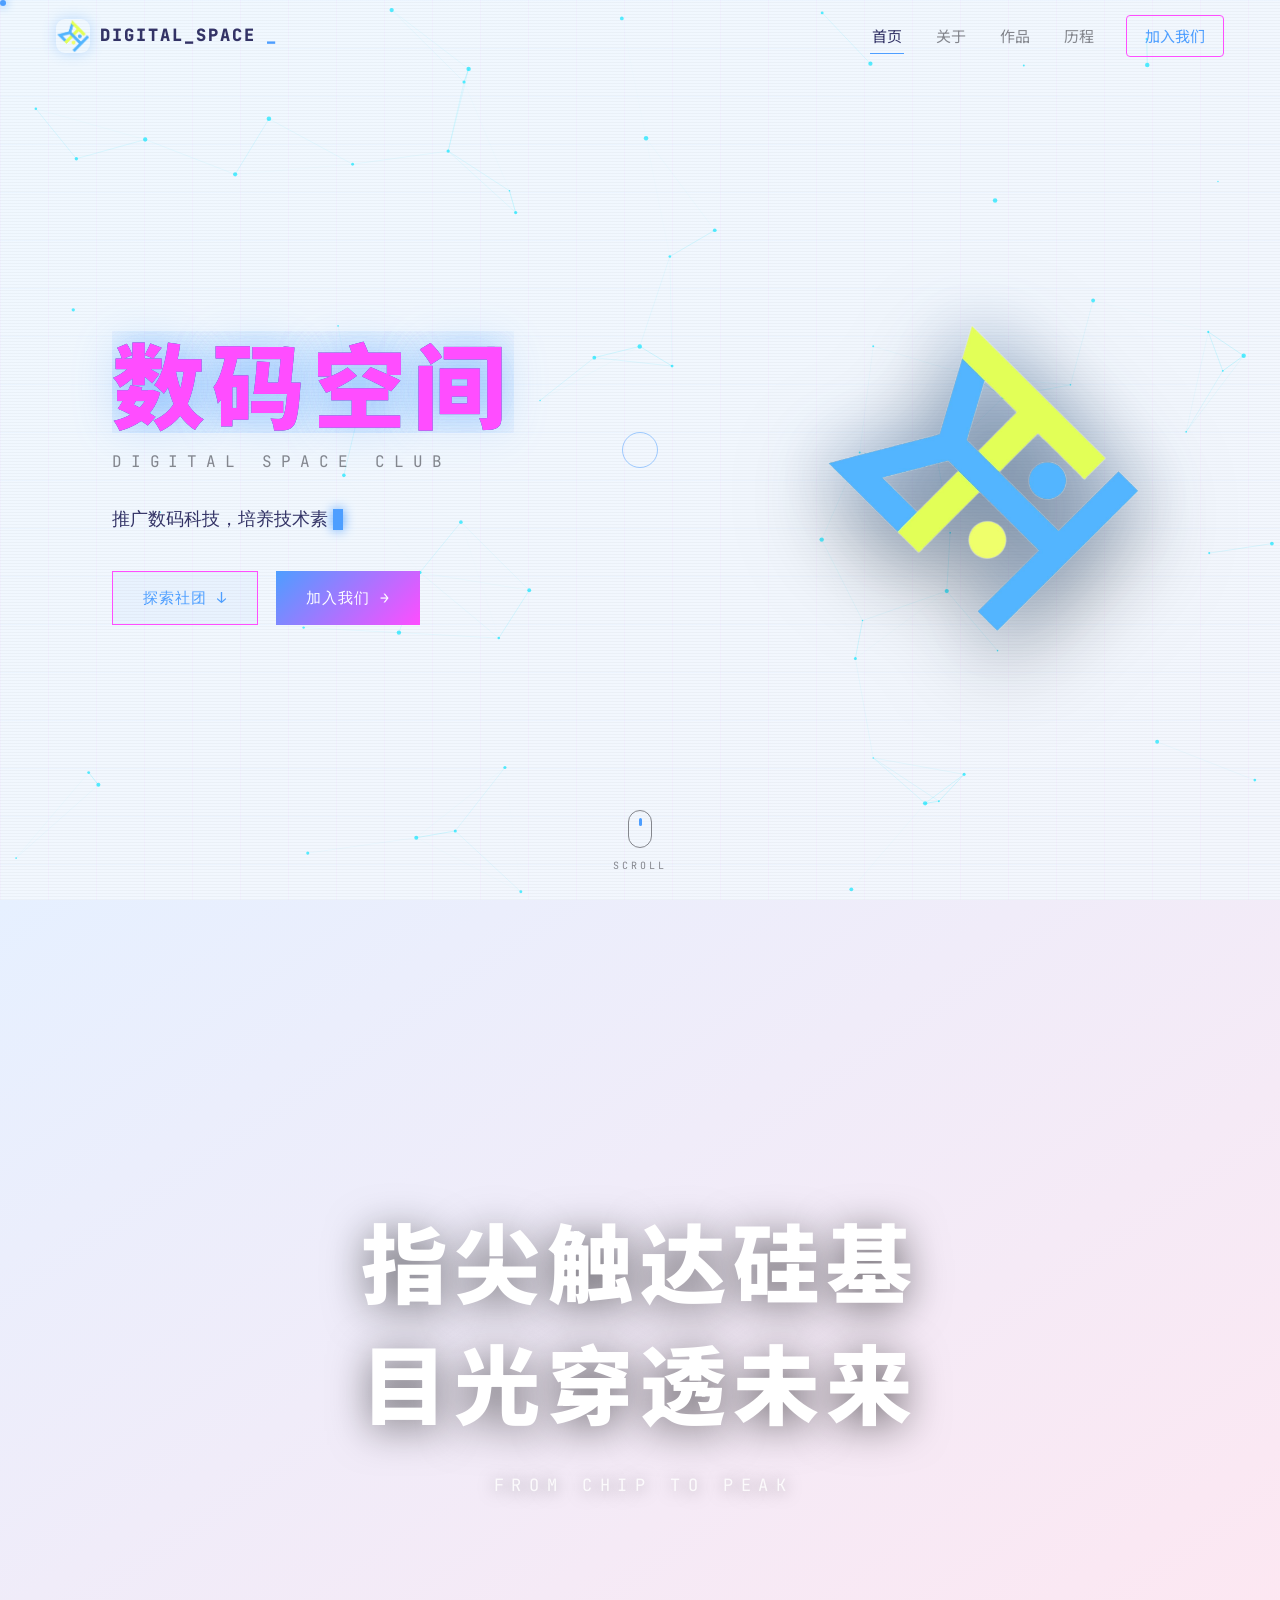
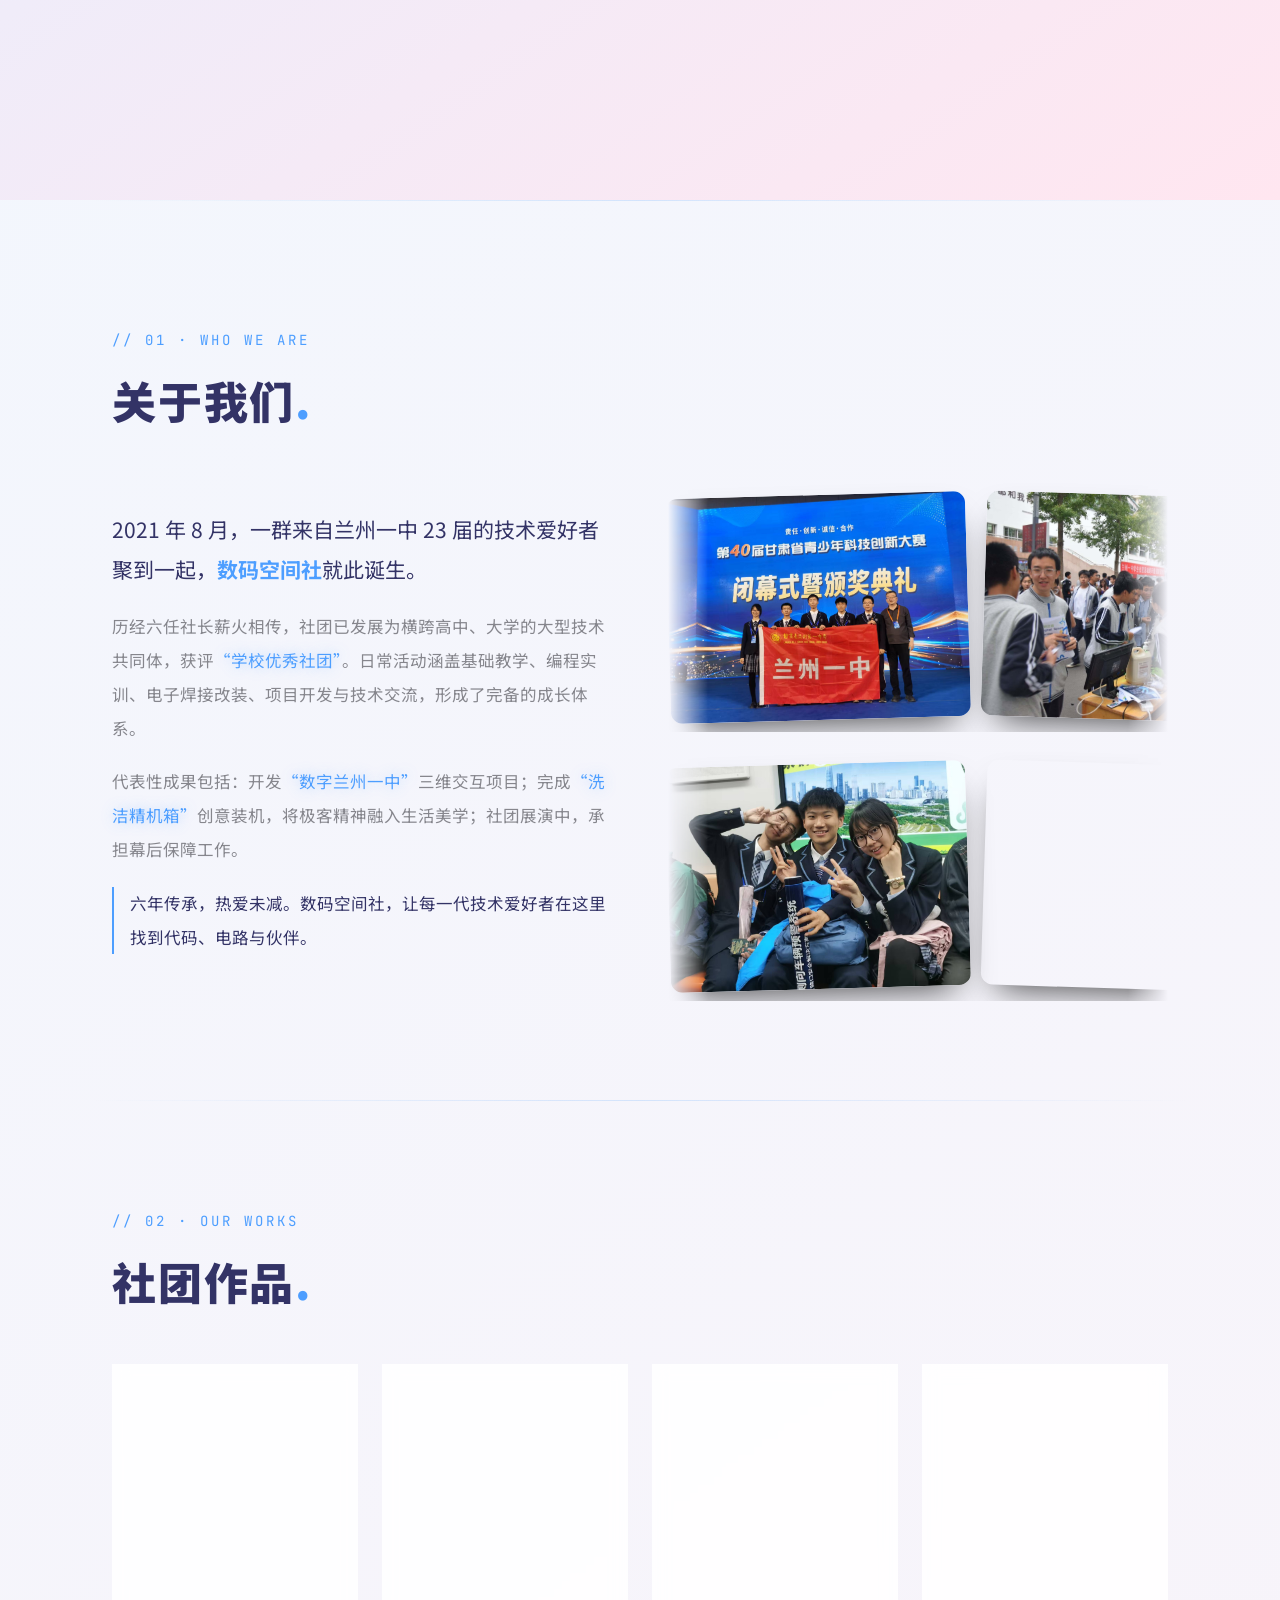
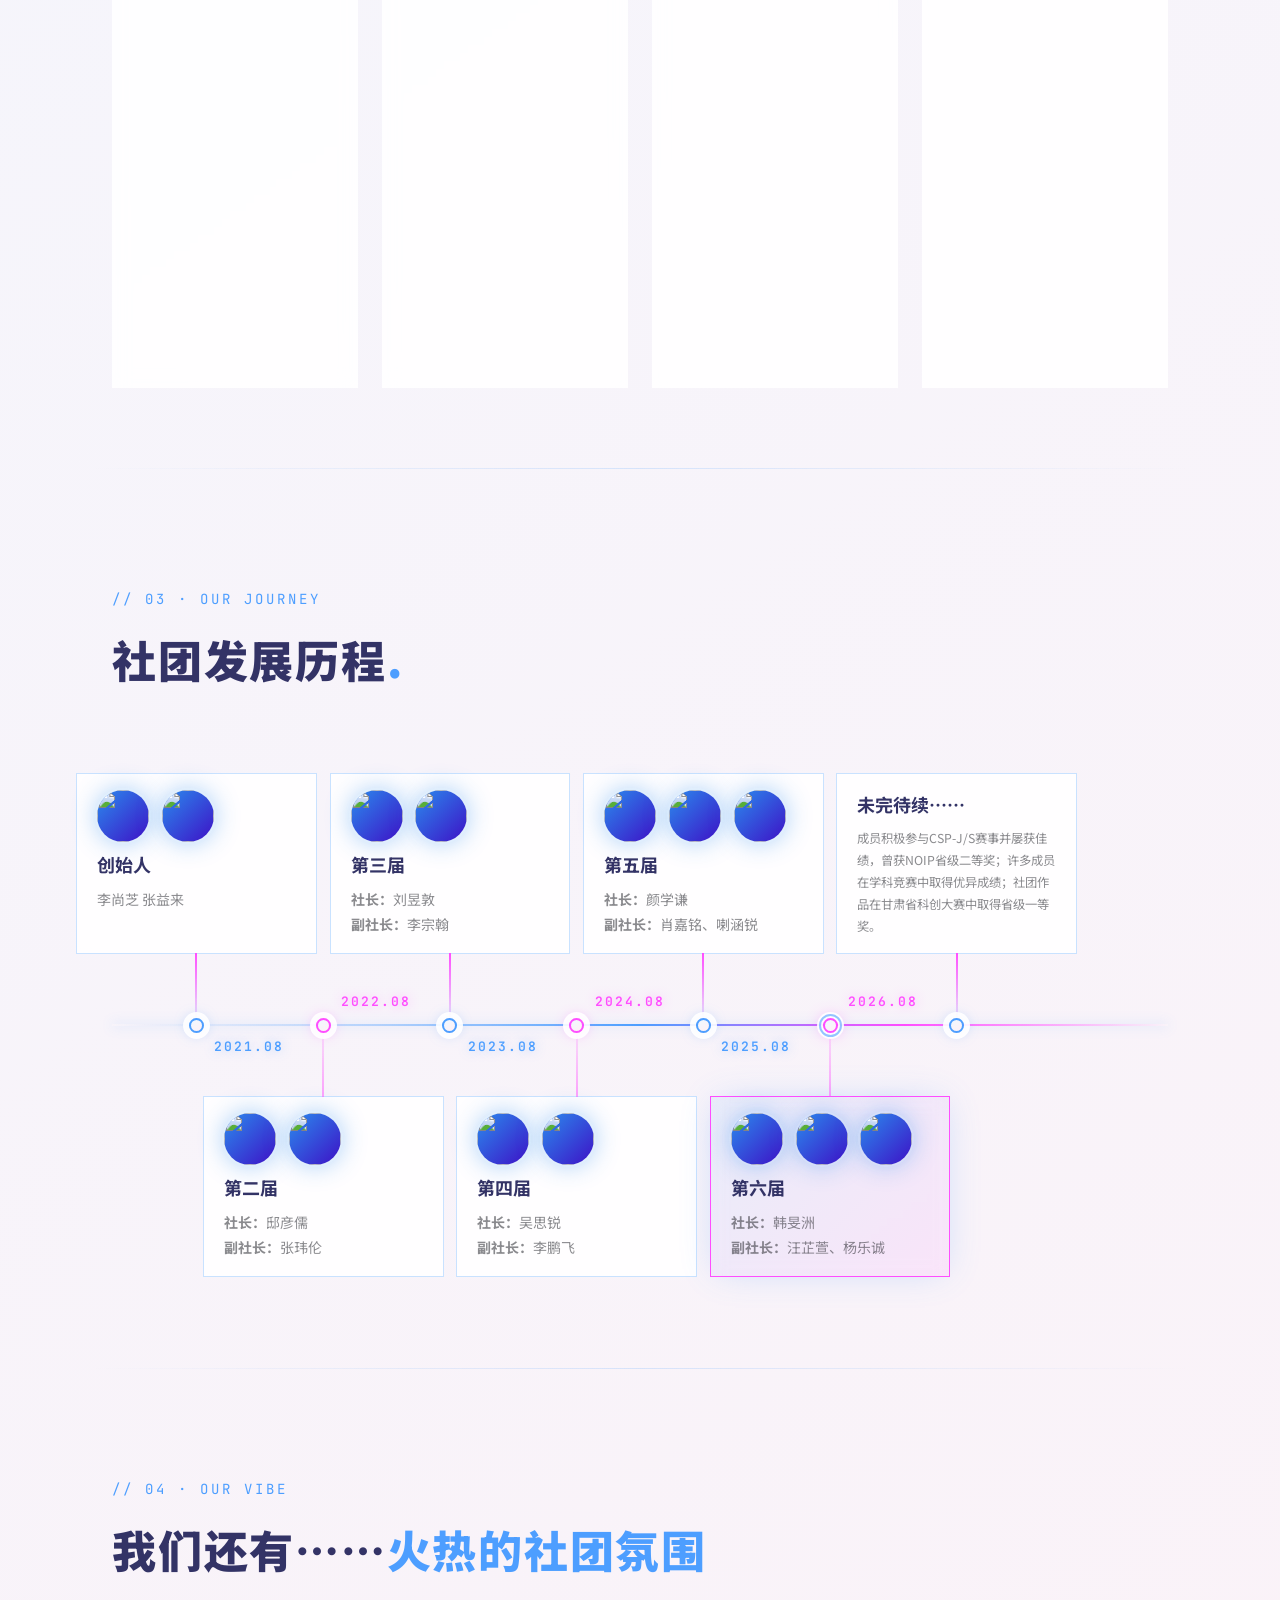
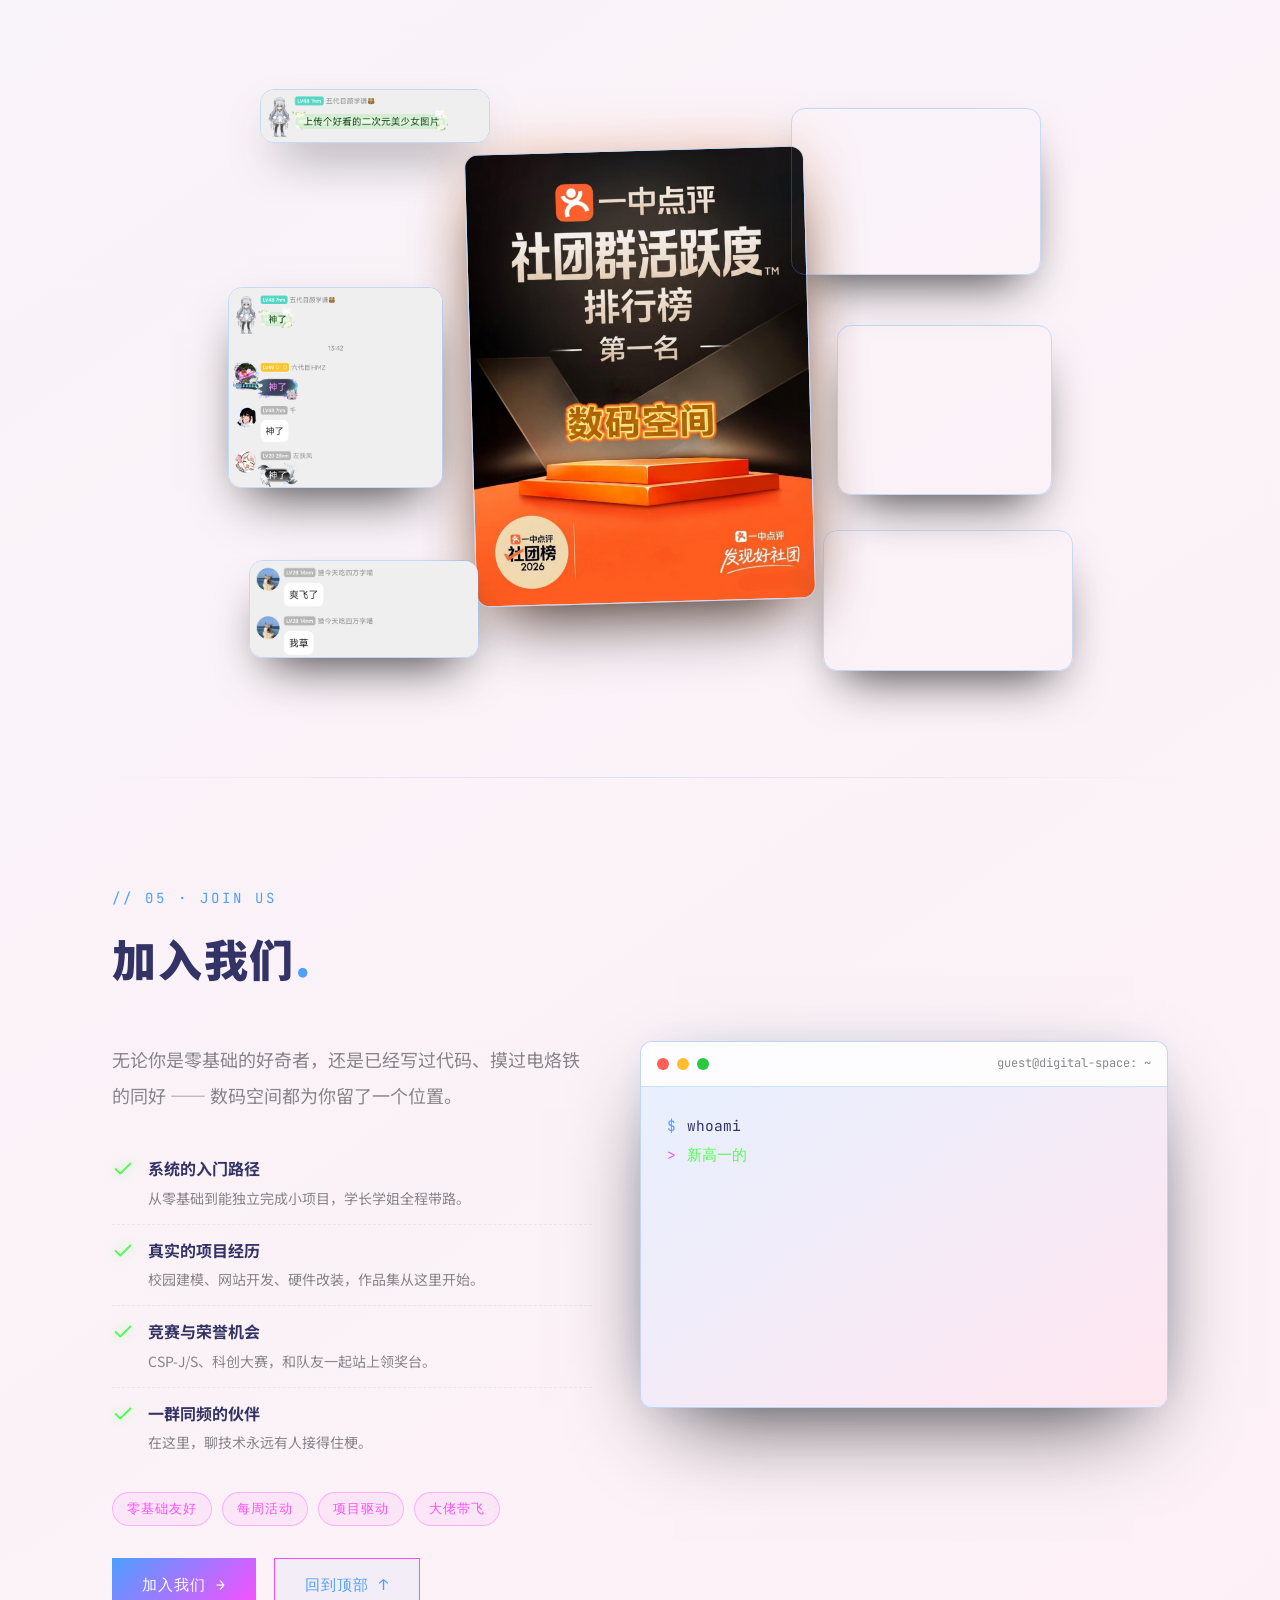
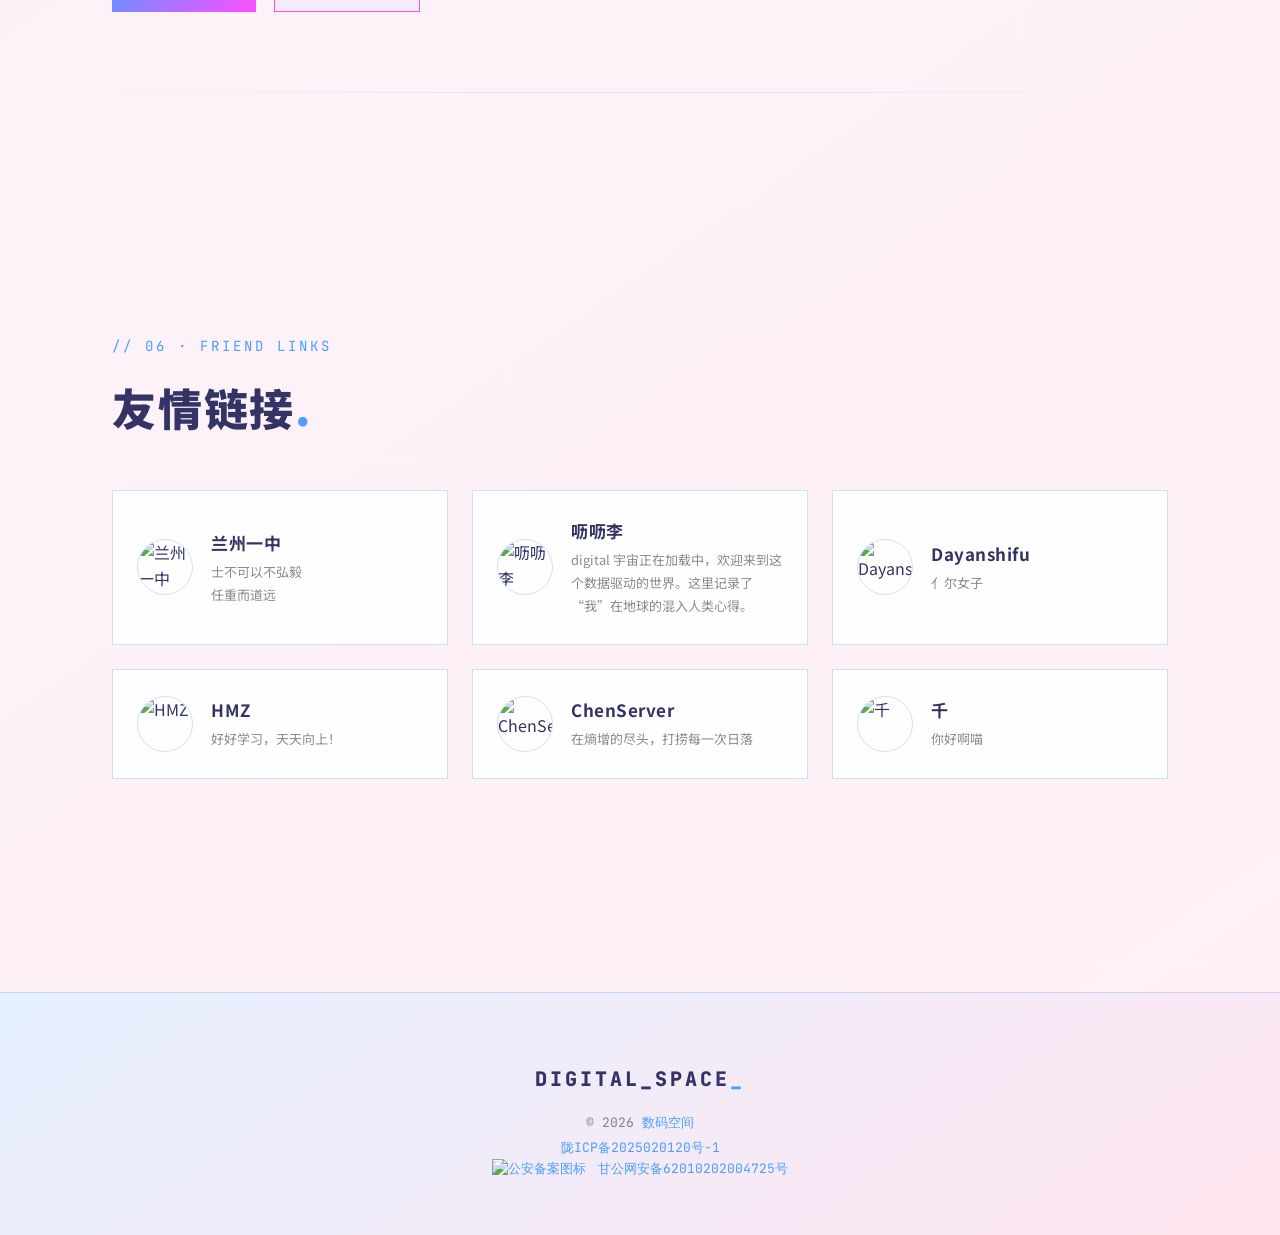
==== commit 2e4e8987: "1" ====
--- a/index.html
+++ b/index.html
@@ -4,7 +4,7 @@
 <meta charset="UTF-8" />
 <meta name="viewport" content="width=device-width, initial-scale=1.0" />
 <title>数码空间 DIGITAL SPACE</title>
-<meta name="description" content="数码空间社 —— 兰州一中专注于数码科技、电子技术与信息编程的极客型学生社团。指尖触达硅基，目光穿透未来。" />
+<meta name="description" content="E quindi uscimmo a riveder le stelle." />
 <link rel="icon" type="image/png" href="assets/logo.png" />
 <link rel="preconnect" href="https://fonts.googleapis.com" />
 <link rel="preconnect" href="https://fonts.gstatic.com" crossorigin />
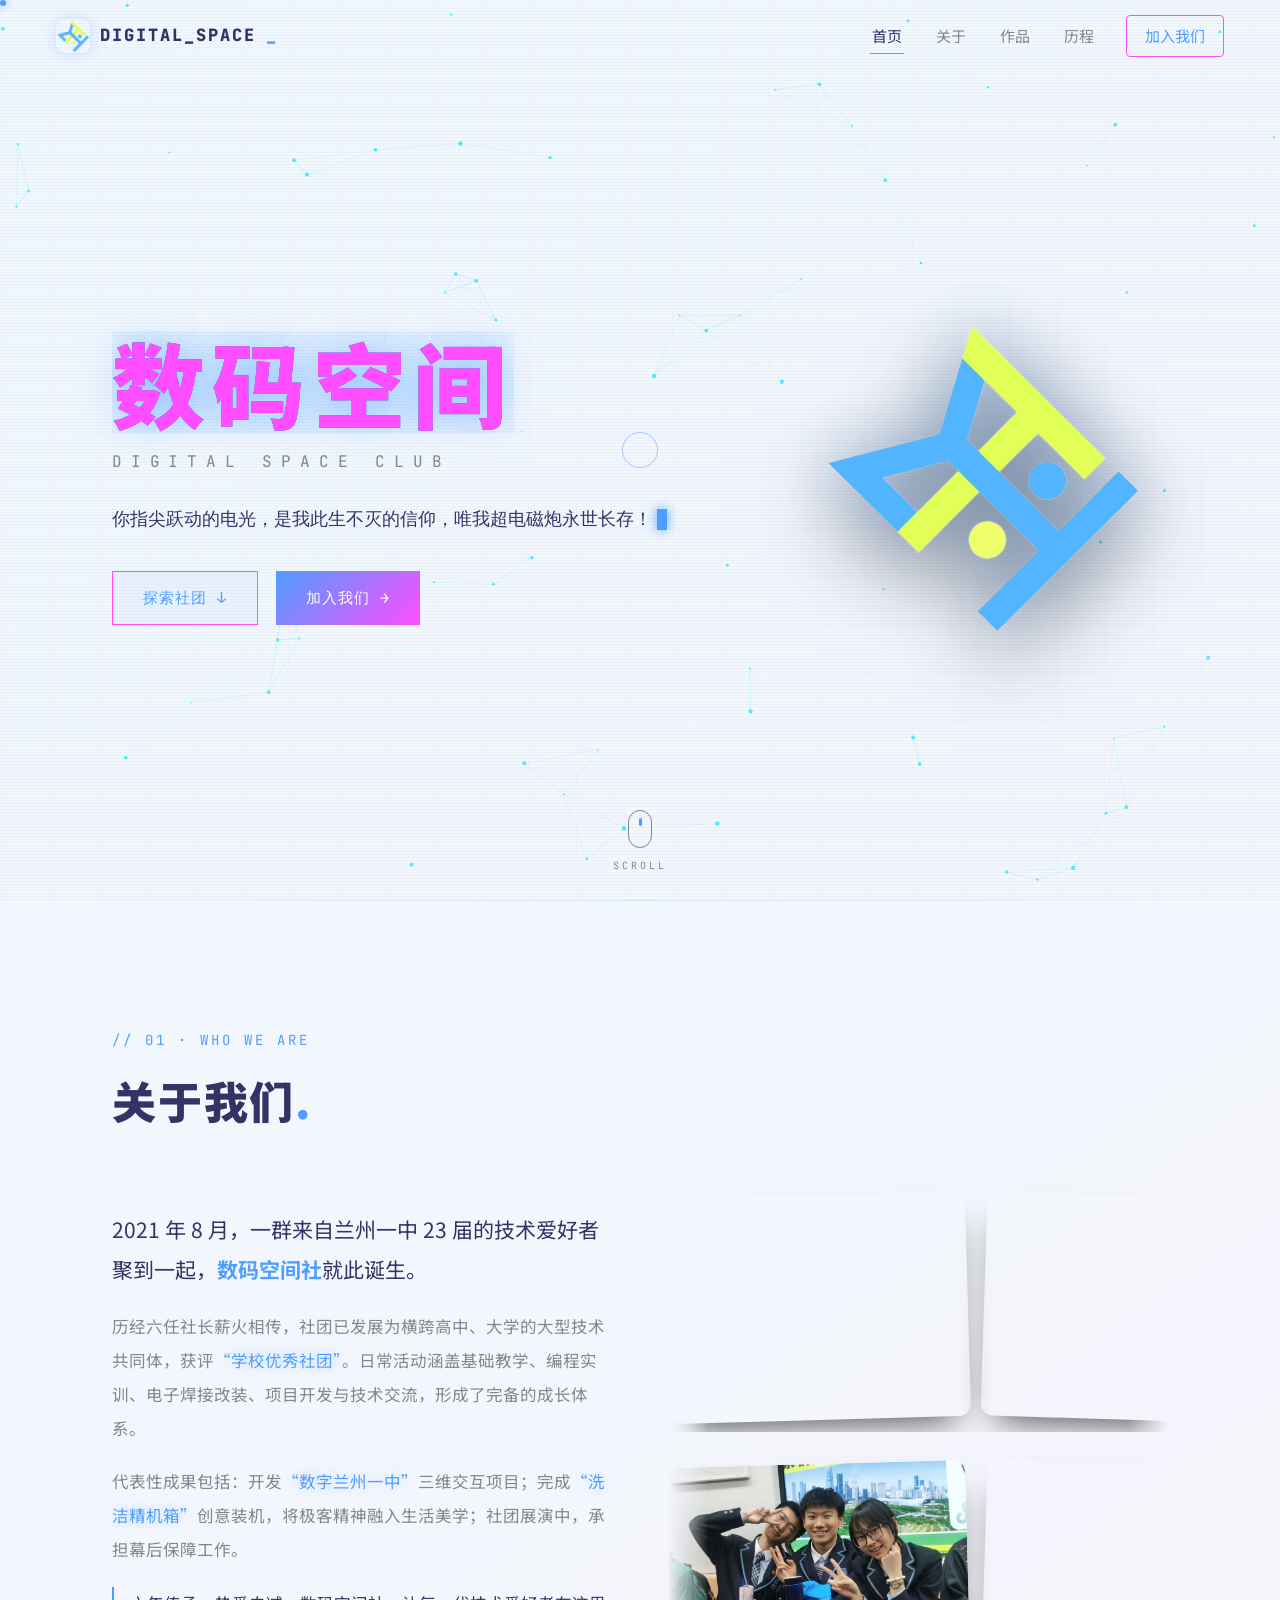
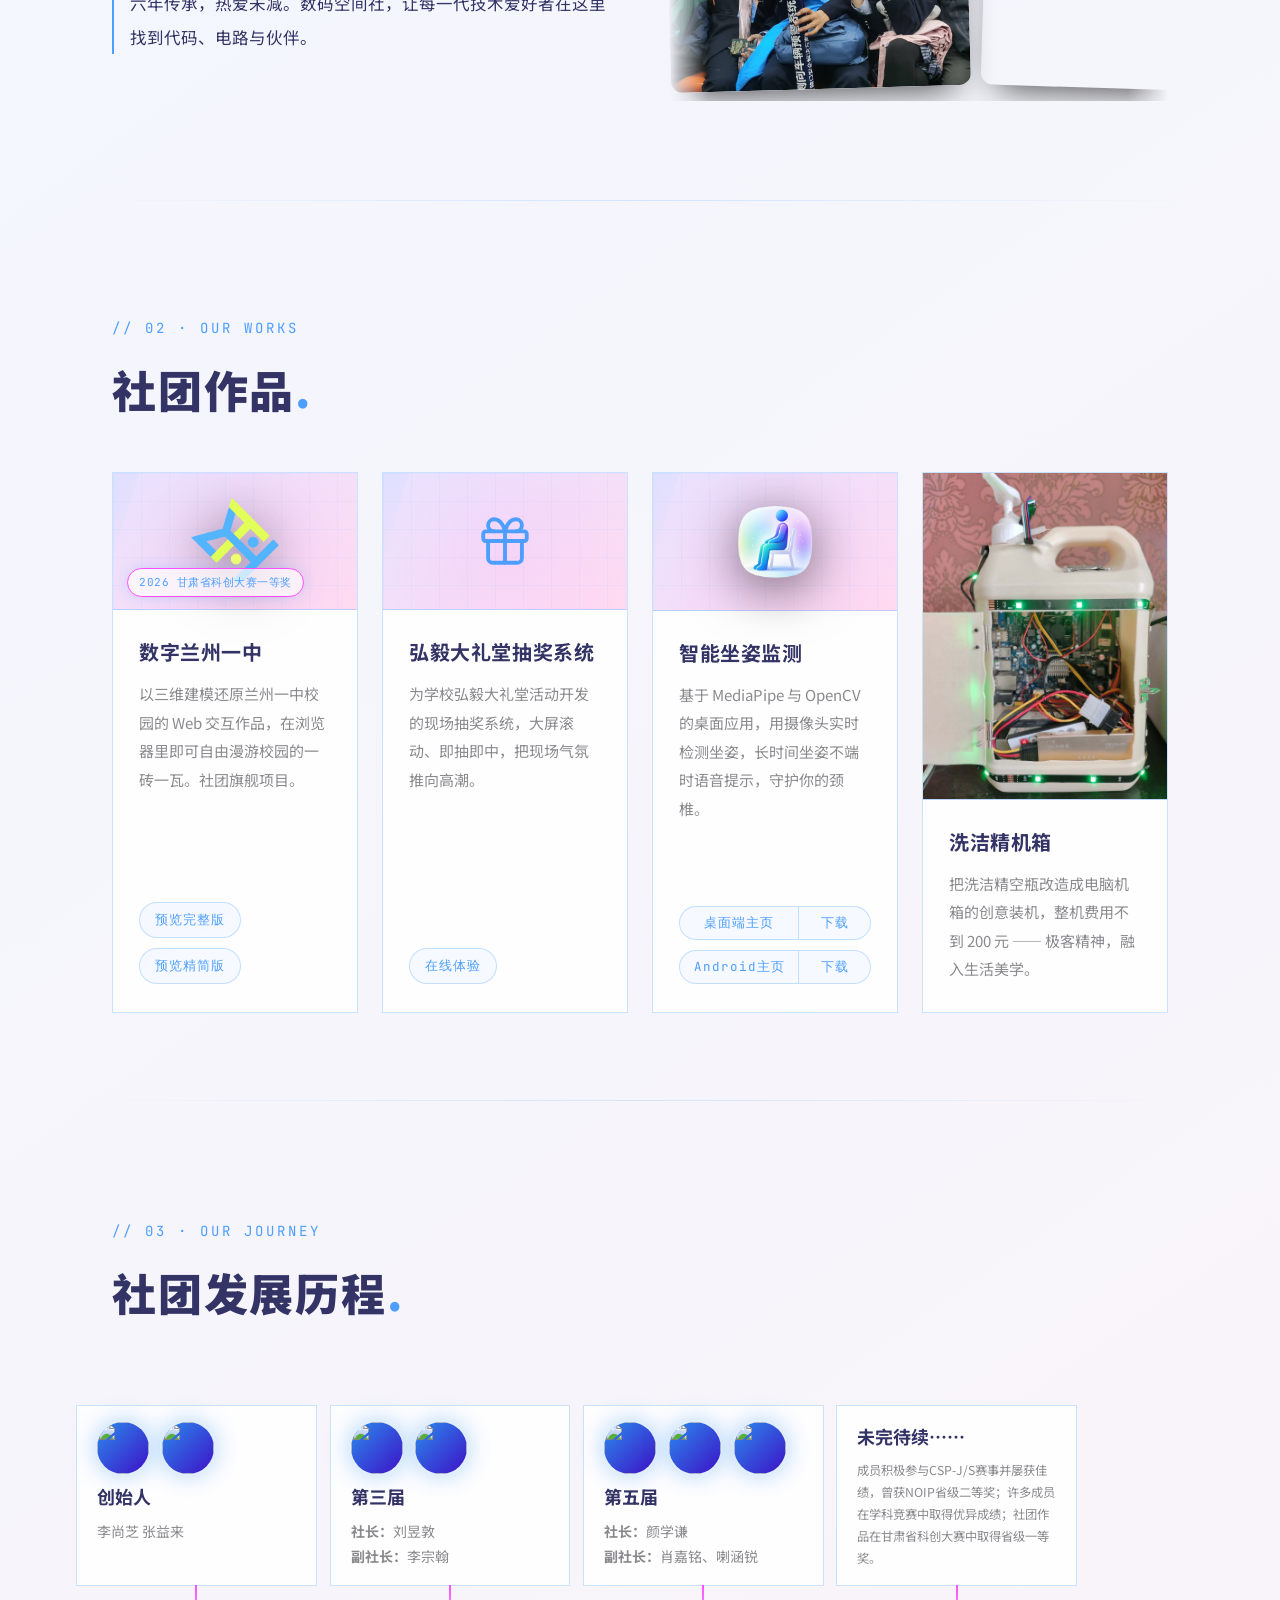
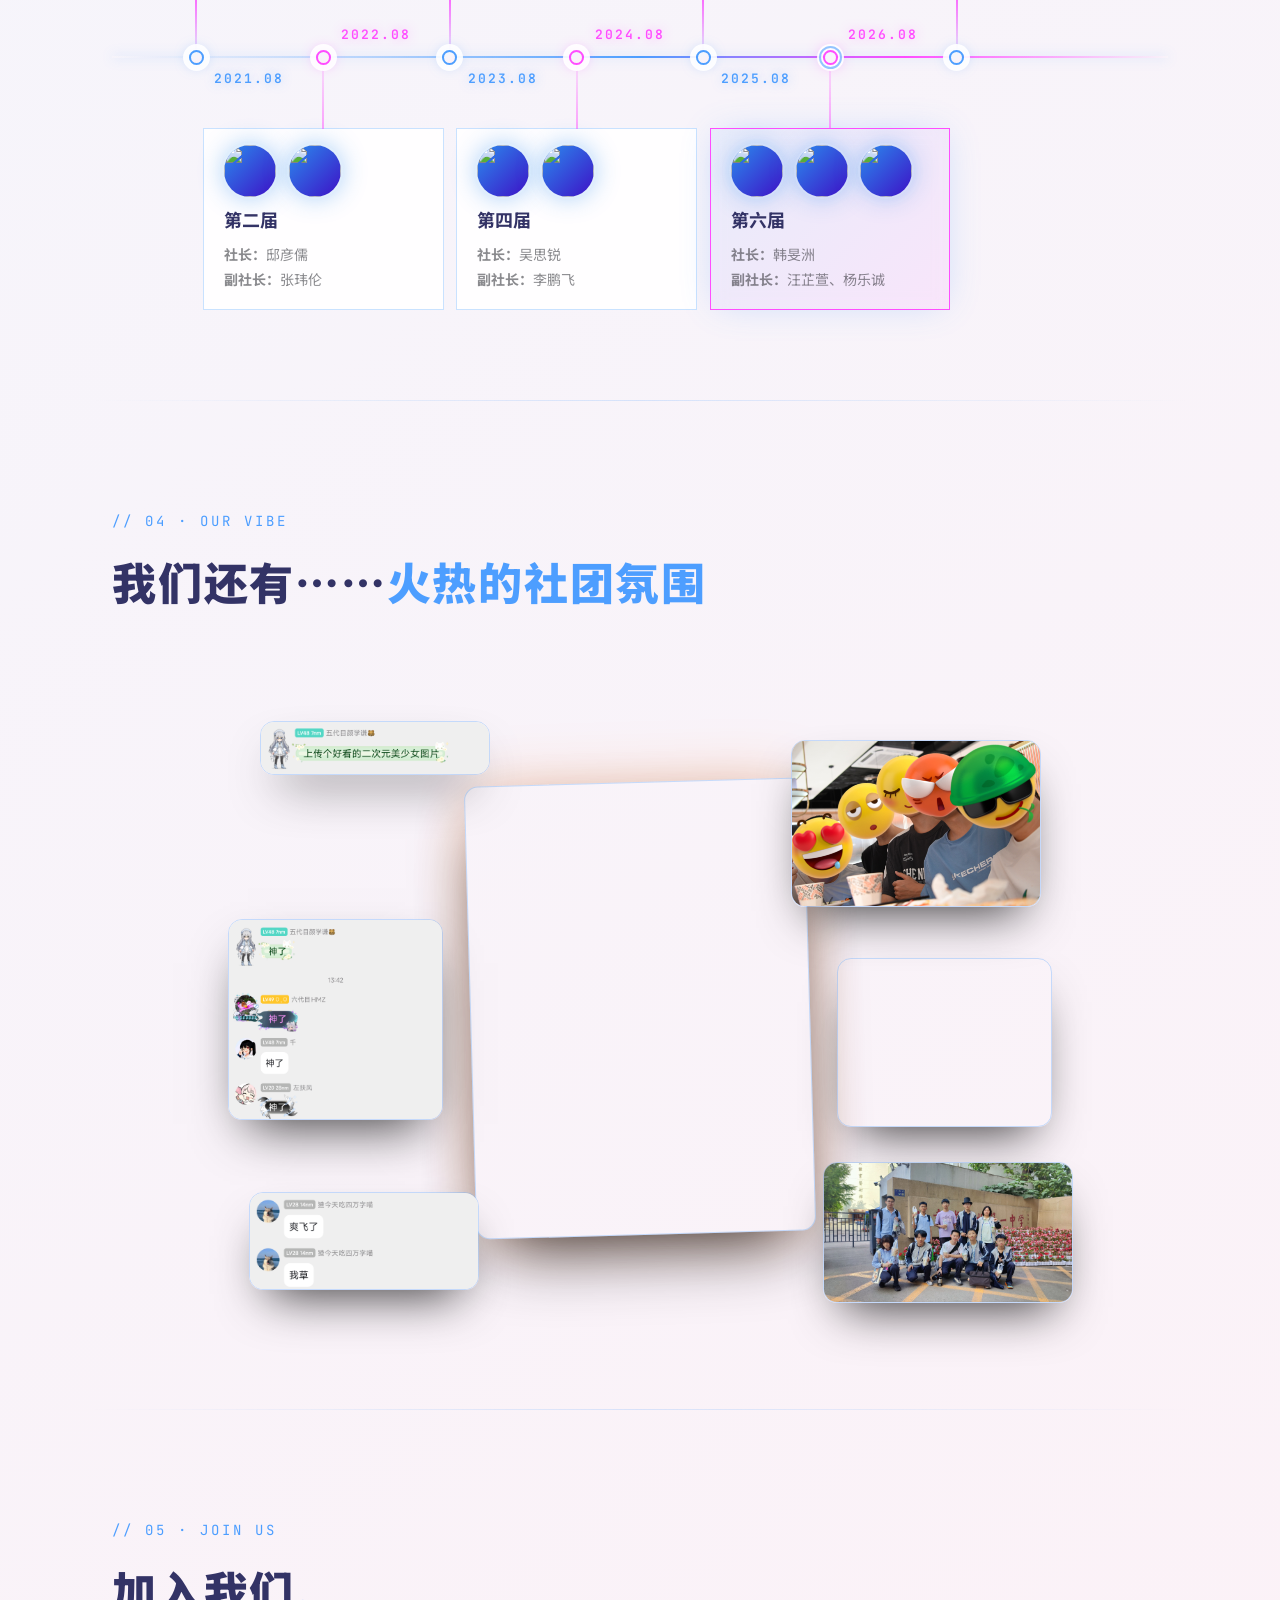
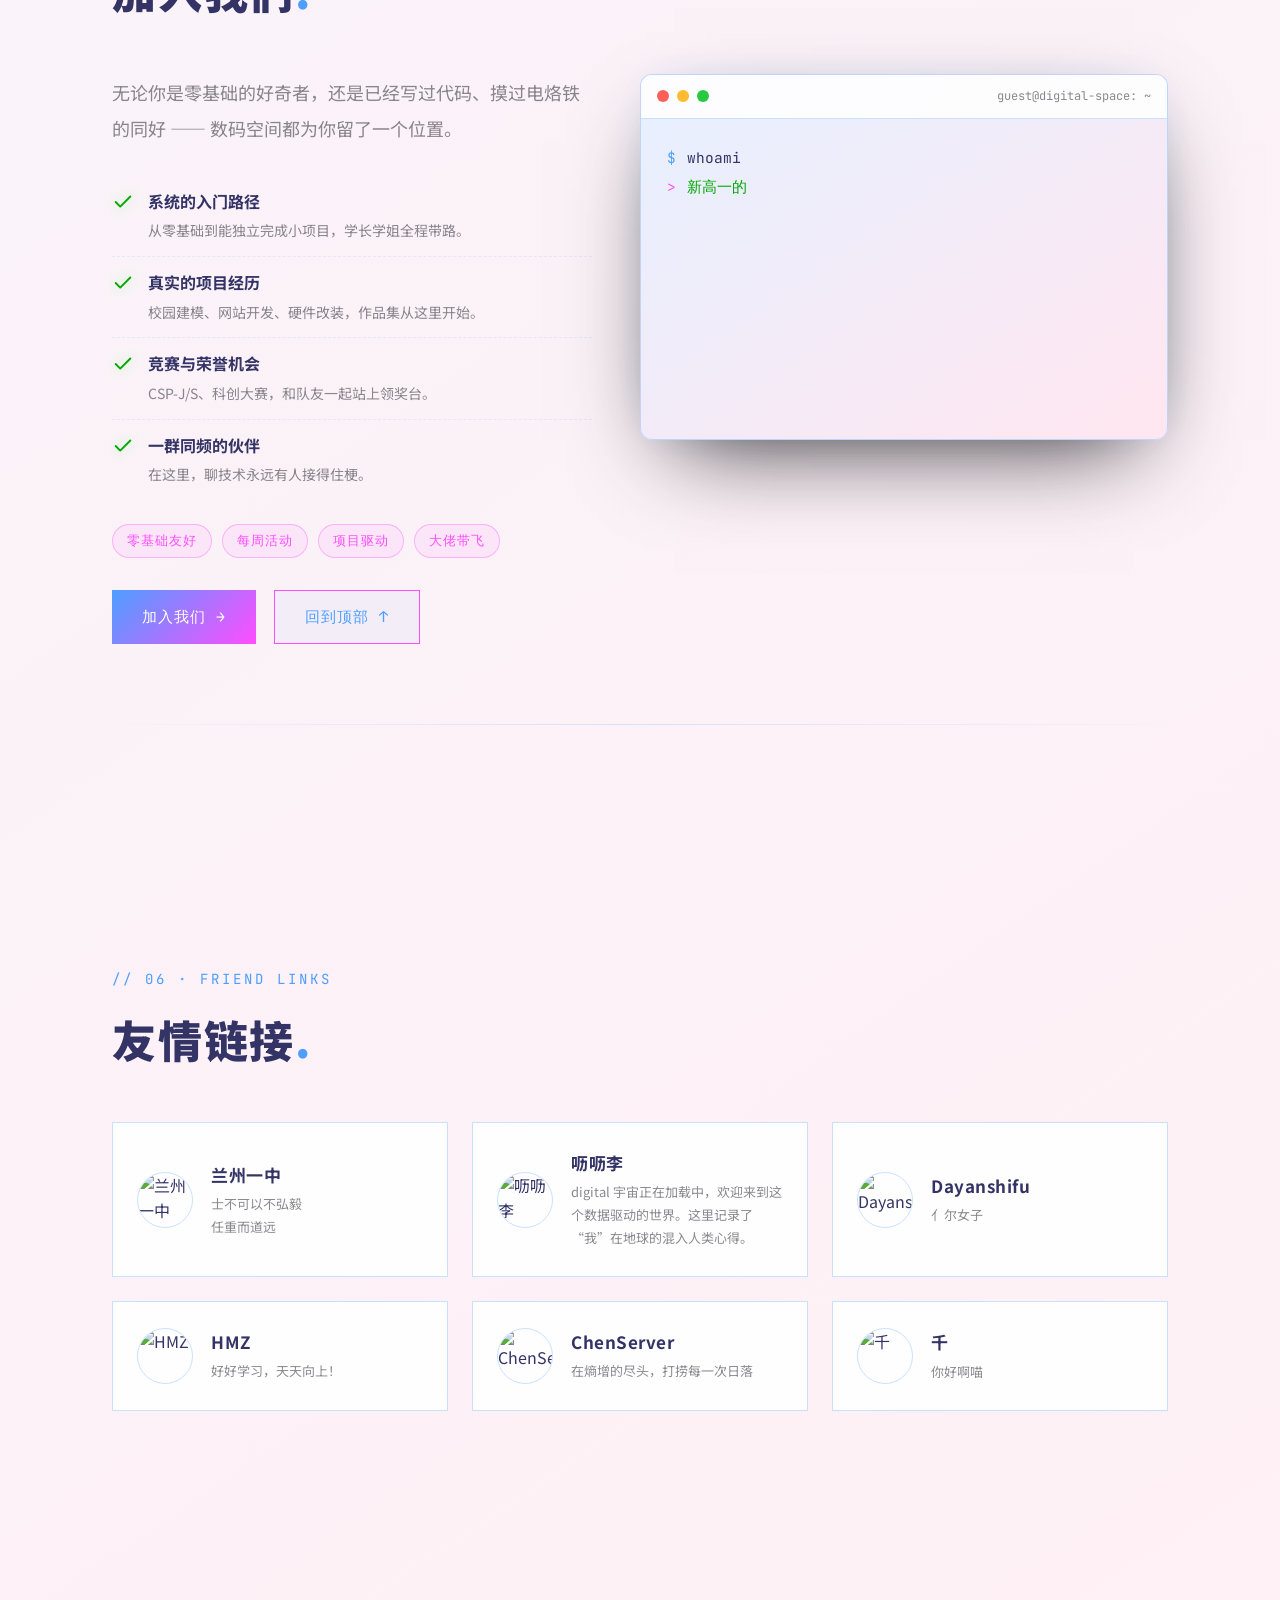
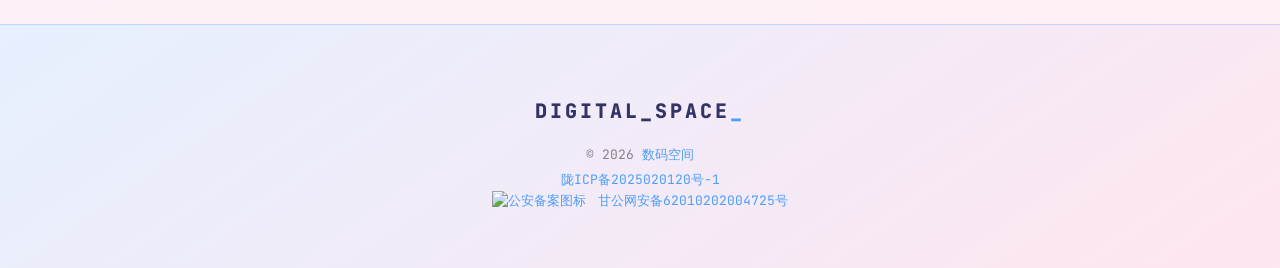
==== commit 82f8e429: "1" ====
--- a/index.html
+++ b/index.html
@@ -51,7 +51,7 @@
       <p class="hero-sub mono reveal" style="--d:.15s">DIGITAL&nbsp;SPACE&nbsp;CLUB</p>
       <p class="hero-typed mono"><span id="typedText"></span><span class="caret"></span></p>
       <div class="hero-btns reveal" style="--d:.3s">
-        <a href="#slogan" class="btn magnetic"><span>探索社团</span><span>&darr;</span></a>
+        <a href="#about" class="btn magnetic"><span>探索社团</span><span>&darr;</span></a>
         <a href="#join" class="btn solid magnetic" data-join-modal><span>加入我们</span><span>&rarr;</span></a>
       </div>
     </div>
@@ -62,7 +62,7 @@
   <div class="scroll-hint mono"><span class="mouse"><i></i></span>SCROLL</div>
 </header>
 
-<!-- ═══════════ Slogan 视频页 ═══════════ -->
+<!-- ═══════════ Slogan 视频页 ═══════════ 
 <section class="slogan" id="slogan">
   <video class="slogan-video" id="sloganVideo" autoplay muted loop playsinline preload="auto">
     <source src="https://kkk.intwing.com/PCbanner.mp4" type="video/mp4" />
@@ -76,7 +76,7 @@
 
 <main>
 
-<!-- ═══════════ 关于我们 ═══════════ -->
+ ═══════════ 关于我们 ═══════════ -->
 <section class="section" id="about">
   <div class="sec-head reveal">
     <p class="sec-kicker mono">// 01 &middot; WHO WE ARE</p>
@@ -131,10 +131,9 @@
         <div class="work-body">
           <h3>数字兰州一中</h3>
           <p>以三维建模还原兰州一中校园的 Web 交互作品，在浏览器里即可自由漫游校园的一砖一瓦。社团旗舰项目。</p>
-          <div class="card-tags mono"><span>#三维建模</span><span>#GLB</span><span>#Web交互</span></div>
           <div class="work-links mono">
-            <a href="https://hello.1zdigital.space/digitallzyz" target="_blank" rel="noopener">预览完整版 &#8599;</a>
-            <a href="https://hello.1zdigital.space/digitallzyz/simplified.html" target="_blank" rel="noopener">预览精简版 &#8599;</a>
+            <a href="https://hello.1zdigital.space/digitallzyz" target="_blank" rel="noopener">预览完整版</a>
+            <a href="https://hello.1zdigital.space/digitallzyz/simplified.html" target="_blank" rel="noopener">预览精简版</a>
           </div>
         </div>
       </article>
@@ -148,9 +147,8 @@
         <div class="work-body">
           <h3>弘毅大礼堂抽奖系统</h3>
           <p>为学校弘毅大礼堂活动开发的现场抽奖系统，大屏滚动、即抽即中，把现场气氛推向高潮。</p>
-          <div class="card-tags mono"><span>#Web</span><span>#大屏互动</span><span>#活动现场</span></div>
           <div class="work-links mono">
-            <a href="https://hello.1zdigital.space/hy" target="_blank" rel="noopener">在线体验 &#8599;</a>
+            <a href="https://hello.1zdigital.space/hy" target="_blank" rel="noopener">在线体验</a>
           </div>
         </div>
       </article>
@@ -164,10 +162,17 @@
         <div class="work-body">
           <h3>智能坐姿监测</h3>
           <p>基于 MediaPipe 与 OpenCV 的桌面应用，用摄像头实时检测坐姿，长时间坐姿不端时语音提示，守护你的颈椎。</p>
-          <div class="card-tags mono"><span>#MediaPipe</span><span>#OpenCV</span><span>#PyQt6</span></div>
-          <div class="work-links mono">
-            <a href="https://github.com/MicroPotatoChips/poseture_monitor" target="_blank" rel="noopener">项目主页 &#8599;</a>
-            <a href="https://github.com/MicroPotatoChips/poseture_monitor/releases/download/v0.0.1/poseture_monitor.exe" target="_blank" rel="noopener">软件下载 &#8599;</a>
+          <div class="work-links mono" style="display: flex; flex-direction: column; gap: 10px;">
+            <!-- 桌面端 -->
+            <div style="display: flex; gap: 0; flex-wrap: nowrap;">
+              <a href="https://github.com/MicroPotatoChips/poseture_monitor" target="_blank" rel="noopener" style="flex: 2; text-align: center; border-radius: 999px 0 0 999px; border-right: none; padding: 6px 12px; white-space: nowrap;">桌面端主页</a>
+              <a href="https://github.com/MicroPotatoChips/poseture_monitor/releases/download/v0.0.1/poseture_monitor.exe" target="_blank" rel="noopener" style="flex: 1; text-align: center; border-radius: 0 999px 999px 0; padding: 6px 12px; white-space: nowrap;">下载</a>
+            </div>
+            <!-- Android端 -->
+            <div style="display: flex; gap: 0; flex-wrap: nowrap;">
+              <a href="https://github.com/MicroPotatoChips/PostureGuard" target="_blank" rel="noopener" style="flex: 2; text-align: center; border-radius: 999px 0 0 999px; border-right: none; padding: 6px 12px; white-space: nowrap;">Android主页</a>
+              <a href="https://github.com/MicroPotatoChips/PostureGuard/releases/download/1.1.1/PostureGuard.apk" target="_blank" rel="noopener" style="flex: 1; text-align: center; border-radius: 0 999px 999px 0; padding: 6px 12px; white-space: nowrap;">下载</a>
+            </div>
           </div>
         </div>
       </article>
@@ -181,7 +186,6 @@
         <div class="work-body">
           <h3>洗洁精机箱</h3>
           <p>把洗洁精空瓶改造成电脑机箱的创意装机，整机费用不到 200 元 &mdash;&mdash; 极客精神，融入生活美学。</p>
-          <div class="card-tags mono"><span>#创意装机</span><span>#硬件改装</span><span>#不到200元</span></div>
         </div>
       </article>
     </div>
@@ -410,7 +414,7 @@
     </div>
     <div class="reveal" style="--d:.08s">
       <a class="card friend-card" href="https://1zdigital.space/" target="_blank" rel="noopener">
-        <img class="friend-avatar" src="https://cravatar.com/avatar/0fc2c5f90ea8afbfb604182b74a423ce?d=mp&amp;s=240" alt="呖呖李" loading="lazy" decoding="async" />
+        <img class="friend-avatar" src="https://cdn-community.bcmcdn.com/47/community/3UgImXDbTBmIPz3SL7jvvg1ovtmven7DHiyVY0roXRzm.webp" alt="呖呖李" loading="lazy" decoding="async" />
         <div class="friend-meta">
           <h3>呖呖李</h3>
           <p>digital 宇宙正在加载中，欢迎来到这个数据驱动的世界。这里记录了&ldquo;我&rdquo;在地球的混入人类心得。</p>
@@ -446,7 +450,7 @@
     </div>
     <div class="reveal" style="--d:.4s">
       <a class="card friend-card" href="https://hello.1zdigital.space/qian" target="_blank" rel="noopener">
-        <img class="friend-avatar" src="https://cdn-community.bcmcdn.com/47/community/d2ViXzMwMDFfMzQwODM0OF8wXzE3NjMzOTU5MDYyNDVfMDBhOGVhNWQ.jpeg" alt="千" loading="lazy" decoding="async" />
+        <img class="friend-avatar" src="https://cdn-community.bcmcdn.com/47/community/SIr7D7sPPllbbXKNWZjqrLAchuoUon8iLFSjl3y33WF5.jpg" alt="千" loading="lazy" decoding="async" />
         <div class="friend-meta">
           <h3>千</h3>
           <p>你好啊喵</p>
--- a/style.css
+++ b/style.css
@@ -40,7 +40,7 @@
   --heo-blue: #4d9eff;
   --heo-red: #ff4d4d;
   --heo-pink: #ff7c7c;
-  --heo-green: #4dff4d;
+  --heo-green: #00a700;
   --heo-yellow: #ffcc4d;
   --heo-yellow-op: rgba(255, 204, 77, 0.2);
   --heo-orange: #f93;
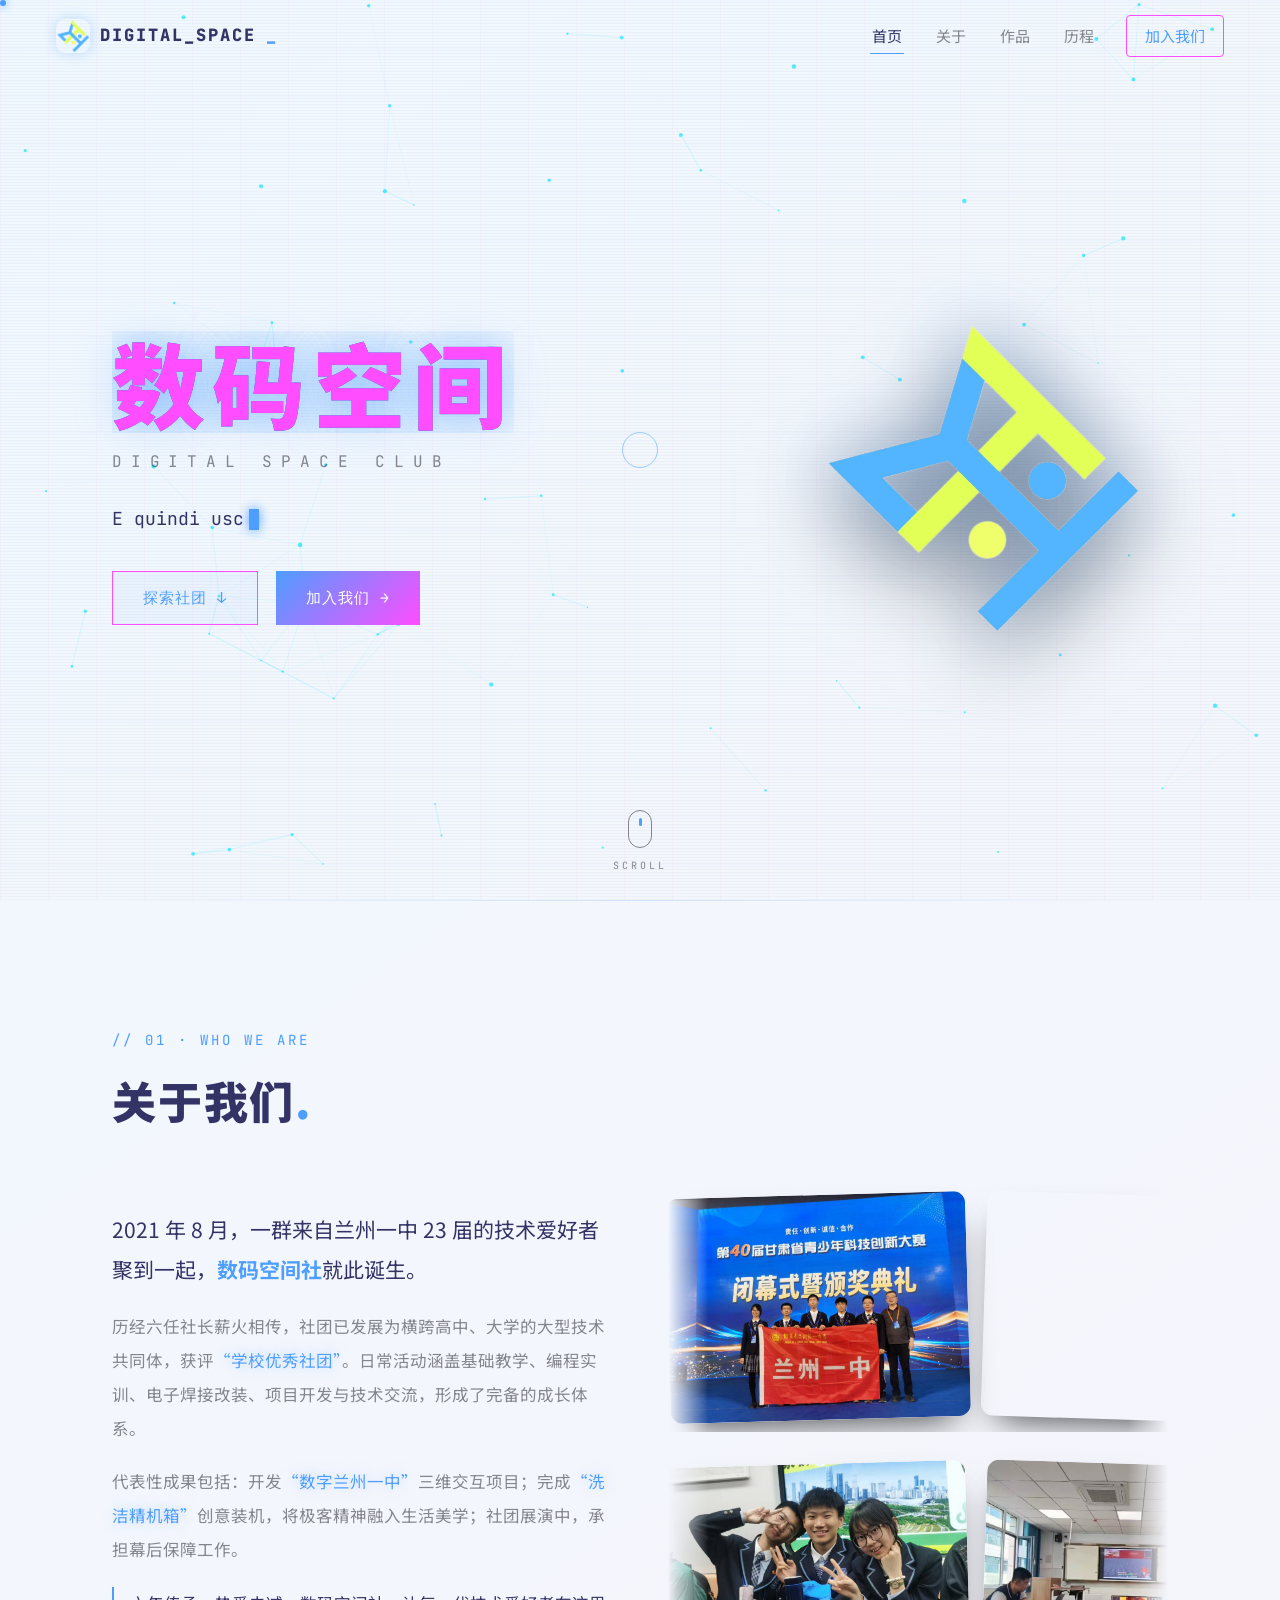
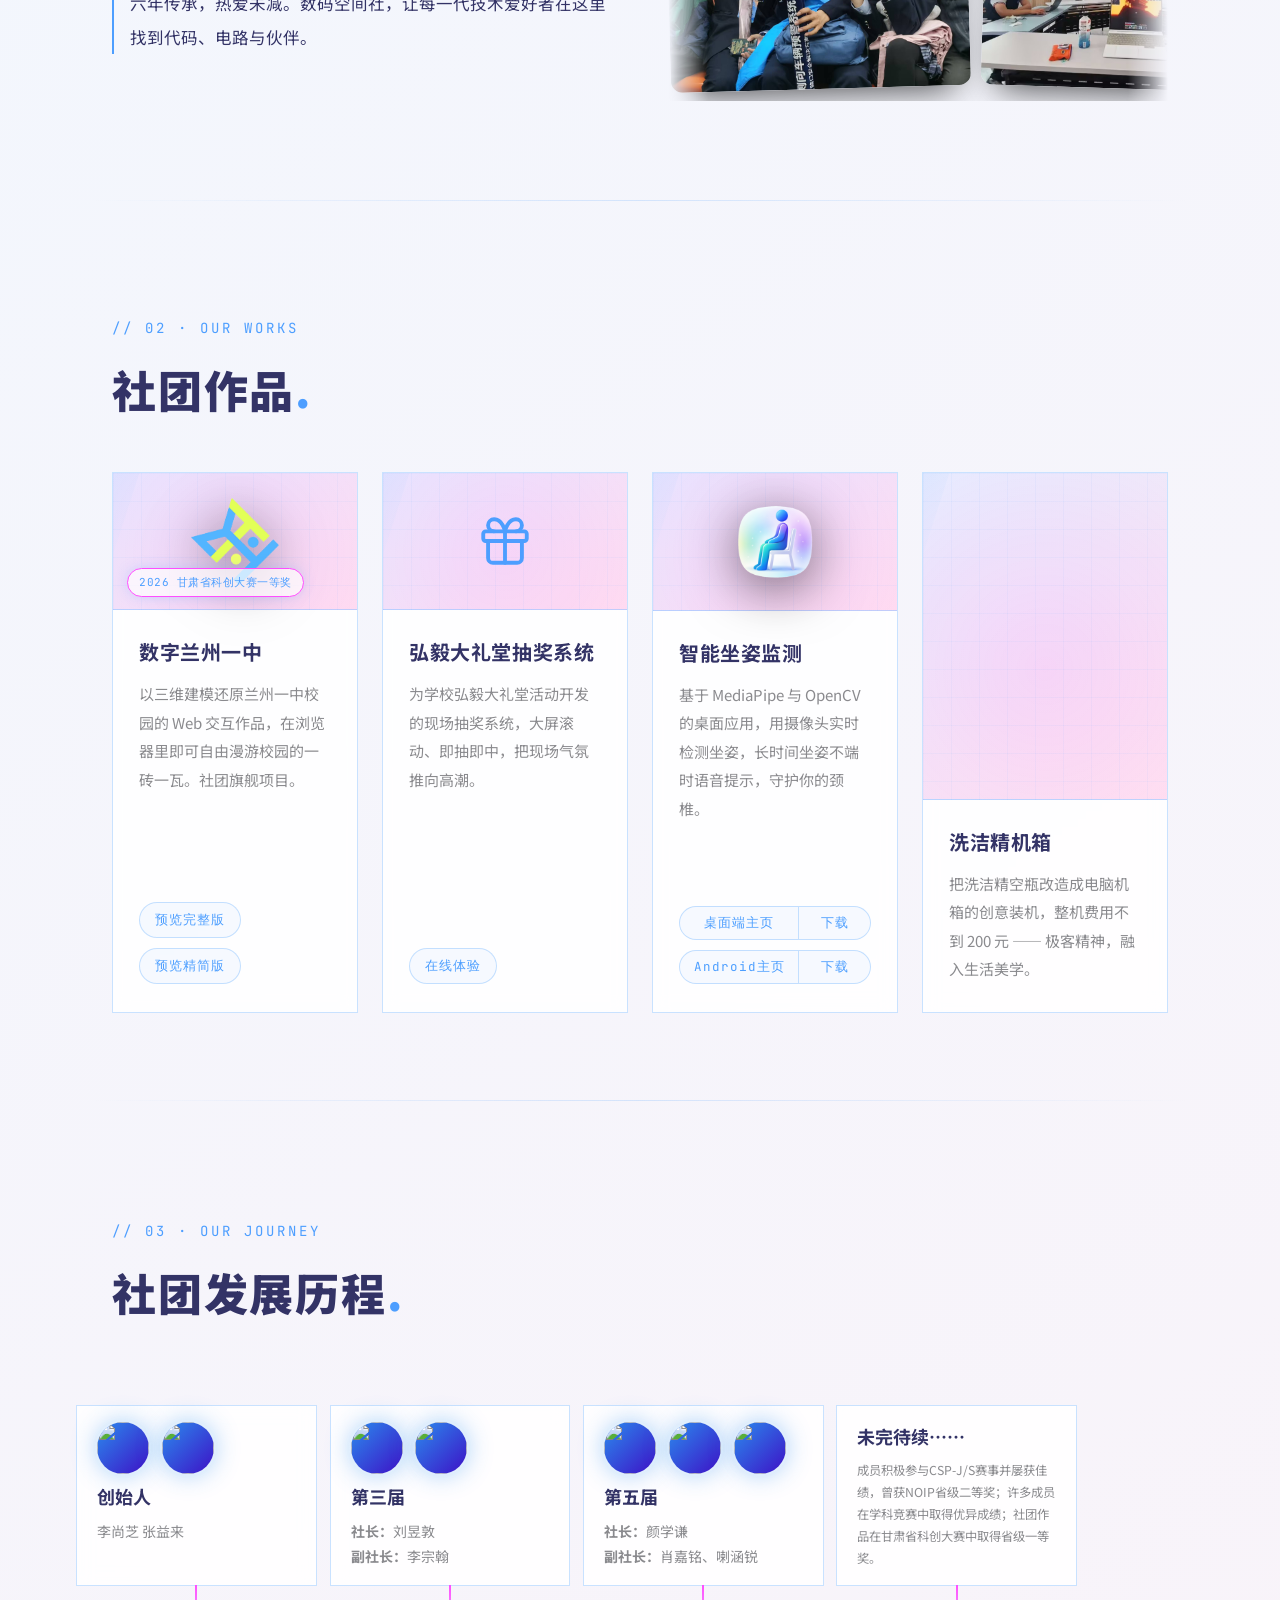
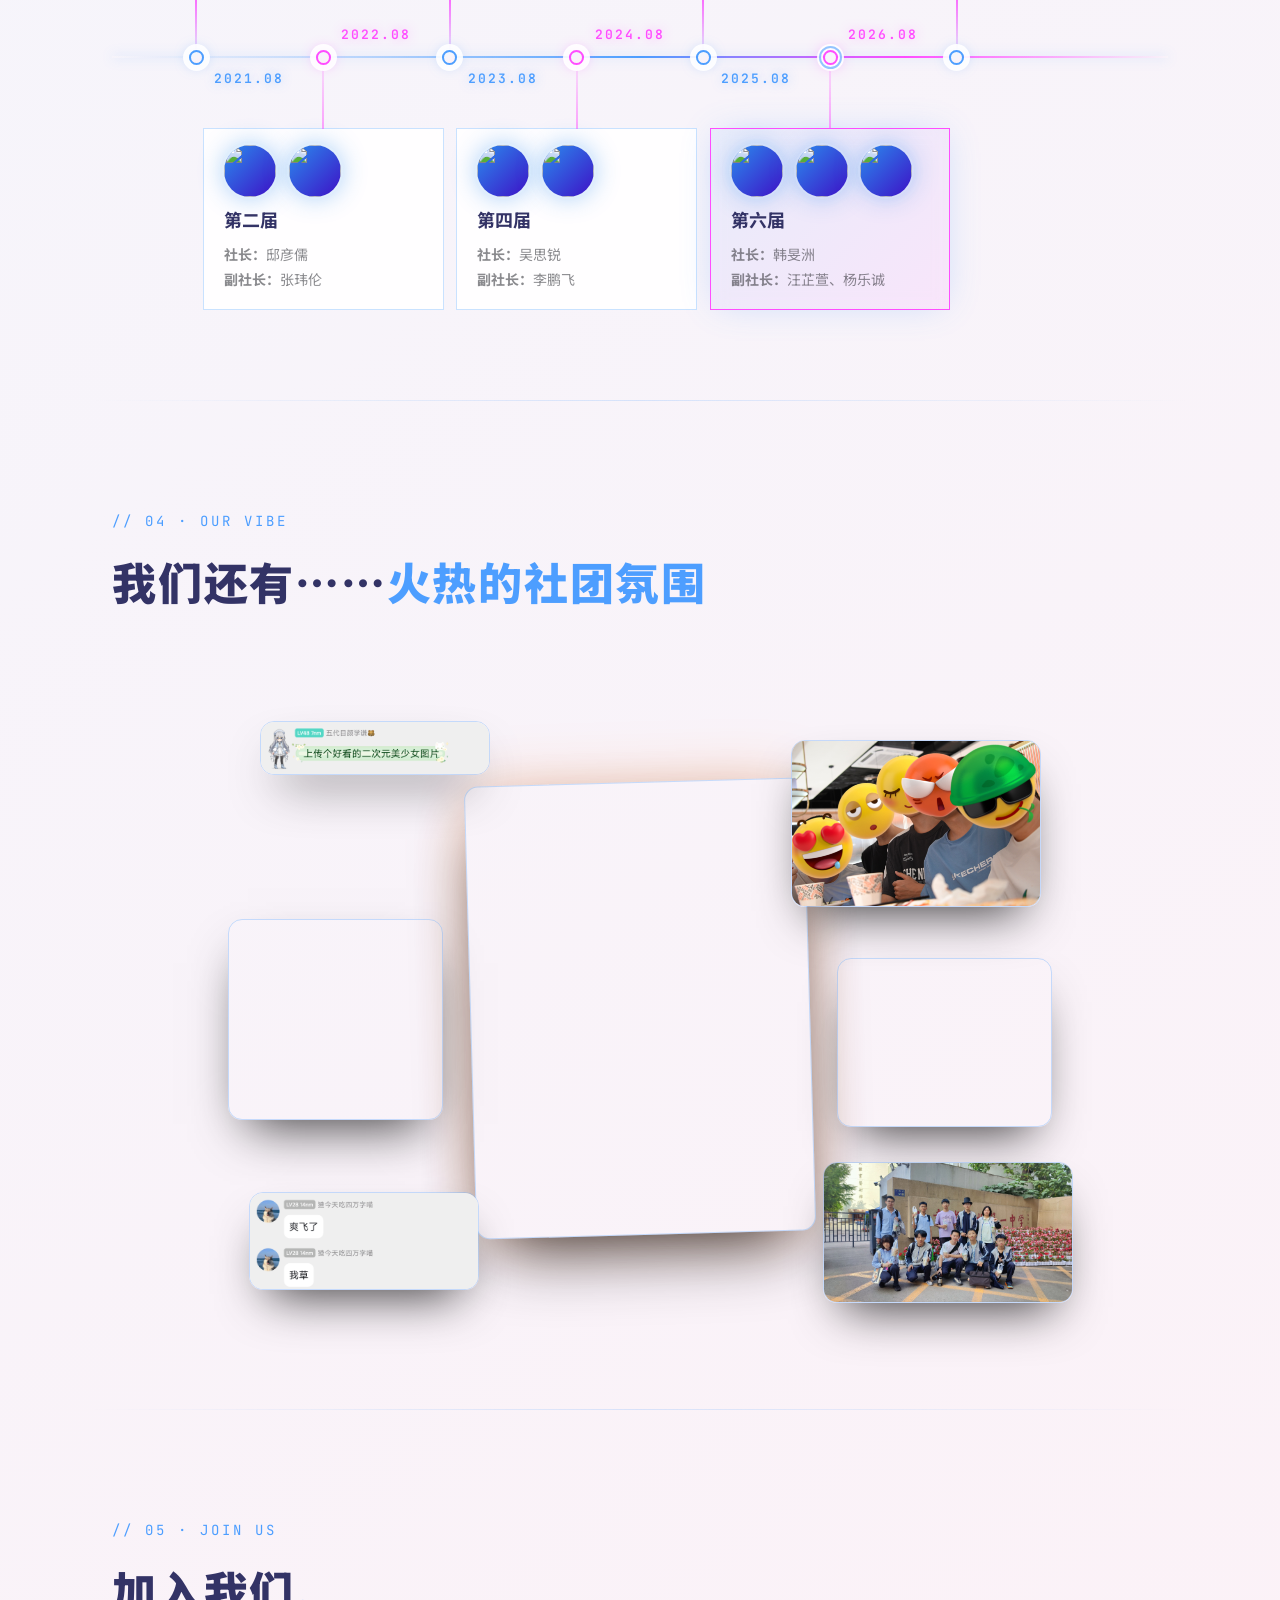
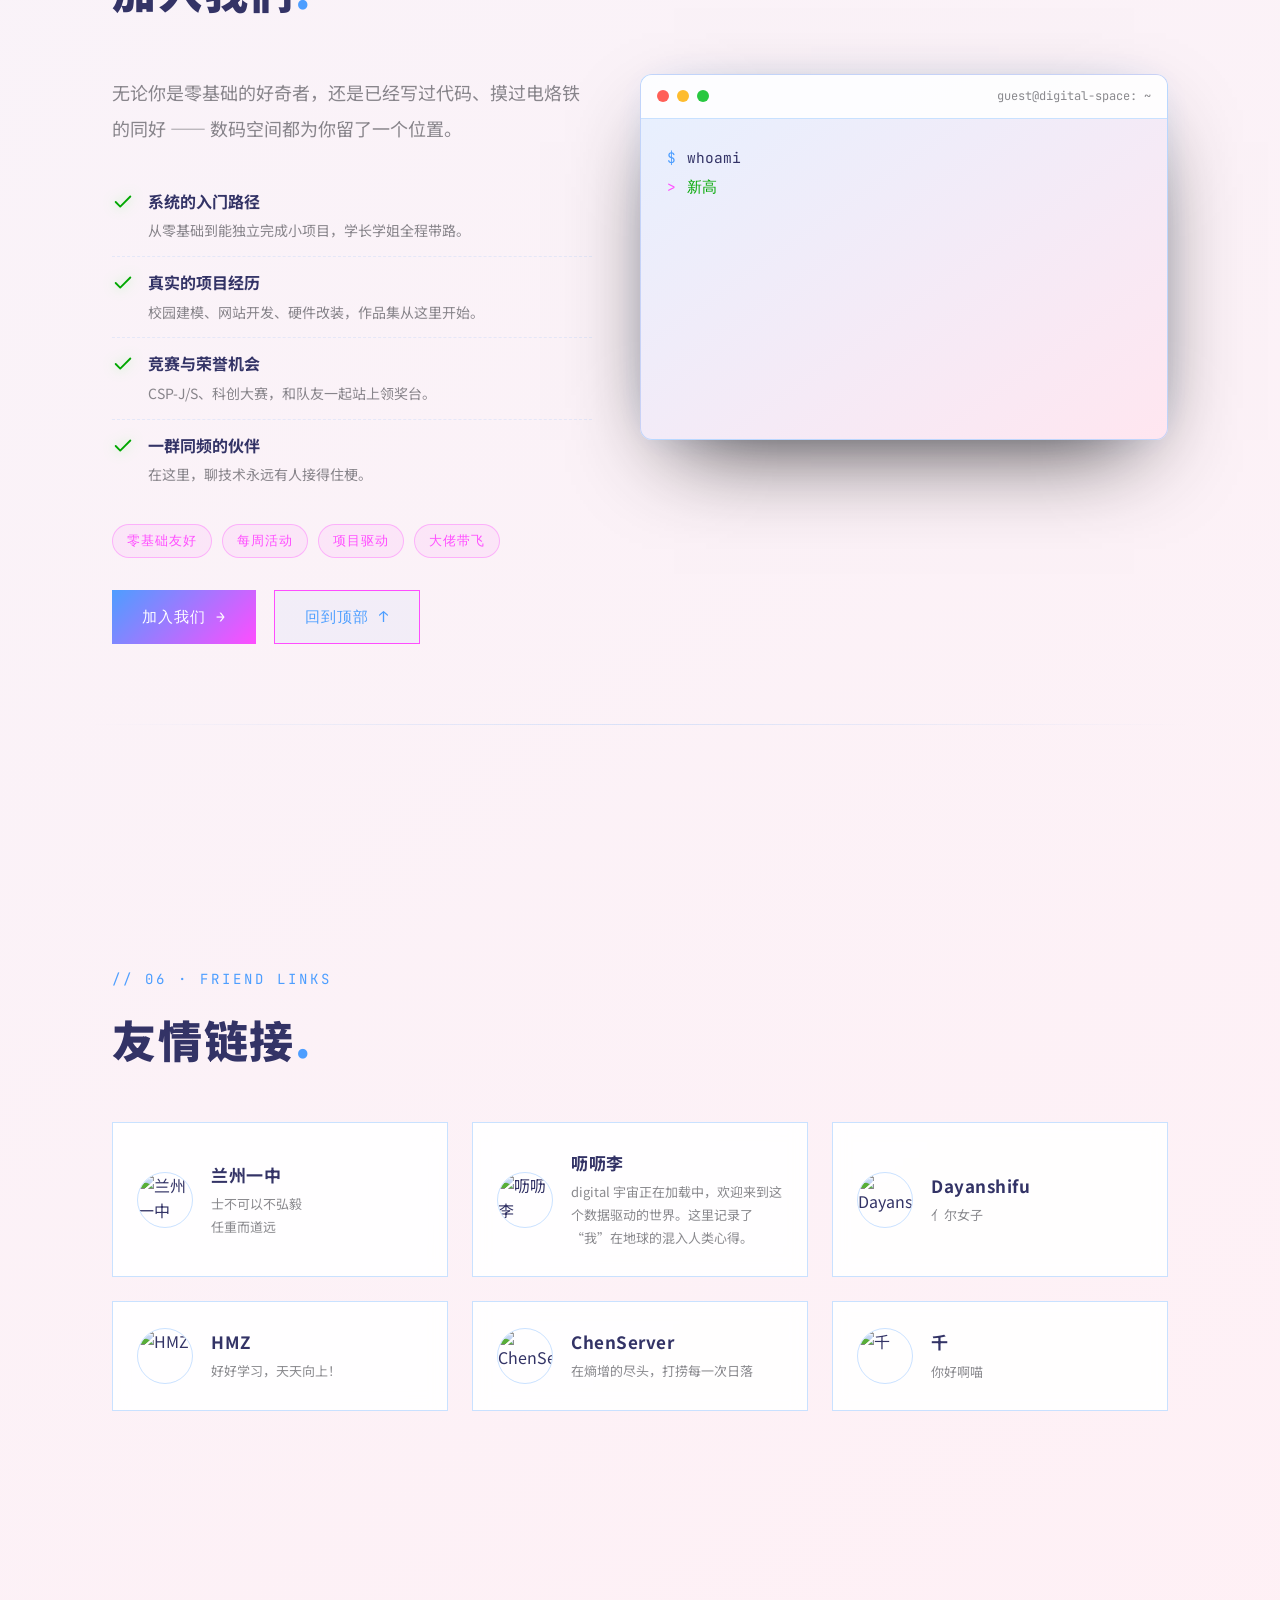
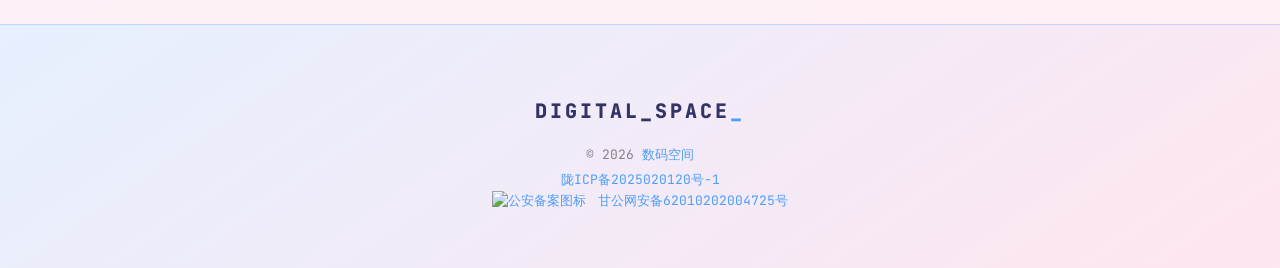
==== commit 07579709: "1" ====
--- a/index.html
+++ b/index.html
@@ -479,12 +479,12 @@
     <p class="jm-kicker mono">// JOIN US</p>
     <h3 class="jm-title" id="joinModalTitle">加入 QQ 群，就是入社了<span class="accent">.</span></h3>
     <p class="jm-desc">数码空间没有繁琐的报名流程 &mdash;&mdash; 进入QQ群，你就是社团的正式成员了。</p>
-    <a class="btn solid jm-qq" href="https://qm.qq.com/cgi-bin/qm/qr?k=JMj80m7dsAEo8lwT0n-RDhKHxYypKMqc&jump_from=webapi&authKey=bZwKBtropt53P38JsjtGK9t8ekgid6dlJ+hEnPkq8zaq4OI+PpYsx0GEqeEzH8s/" target="_blank" rel="noopener"><span>点击入群</span><span>&#8599;</span></a>
+    <a class="btn solid jm-qq" href="https://qm.qq.com/cgi-bin/qm/qr?k=B04N-PGhDusunXFW3Xj3JrCS9FFD1JI6&jump_from=webapi&authKey=fbkDsn3EsrCvf2v81HwbLUQB2+dNY7cf04s9Mxb2/Gzel4hZAT4mQecEZCMu/2sv" target="_blank" rel="noopener"><span>点击入群</span><span>&#8599;</span></a>
     <div class="jm-alt">
-      <img src="assets/qrcode.jpg" alt="数码空间社 QQ 群二维码" class="jm-qr" />
+      <img src="https://cdn-community.bcmcdn.com/47/community/XluLt5yU94ioPBgYsVEtGTJHJ91sOCEHPtjgRzuLkHJT.png?hash=FkuLyq7pyO--p-uG0ywRKwaQAV1u" alt="数码空间社 QQ 群二维码" class="jm-qr" />
       <div class="jm-num">
-        <span class="jm-num-label mono">群号</span>
-        <span class="jm-num-value mono">972717698</span>
+        <span class="jm-num-label mono">招新群号</span>
+        <span class="jm-num-value mono">948073506</span>
       </div>
     </div>
   </div>
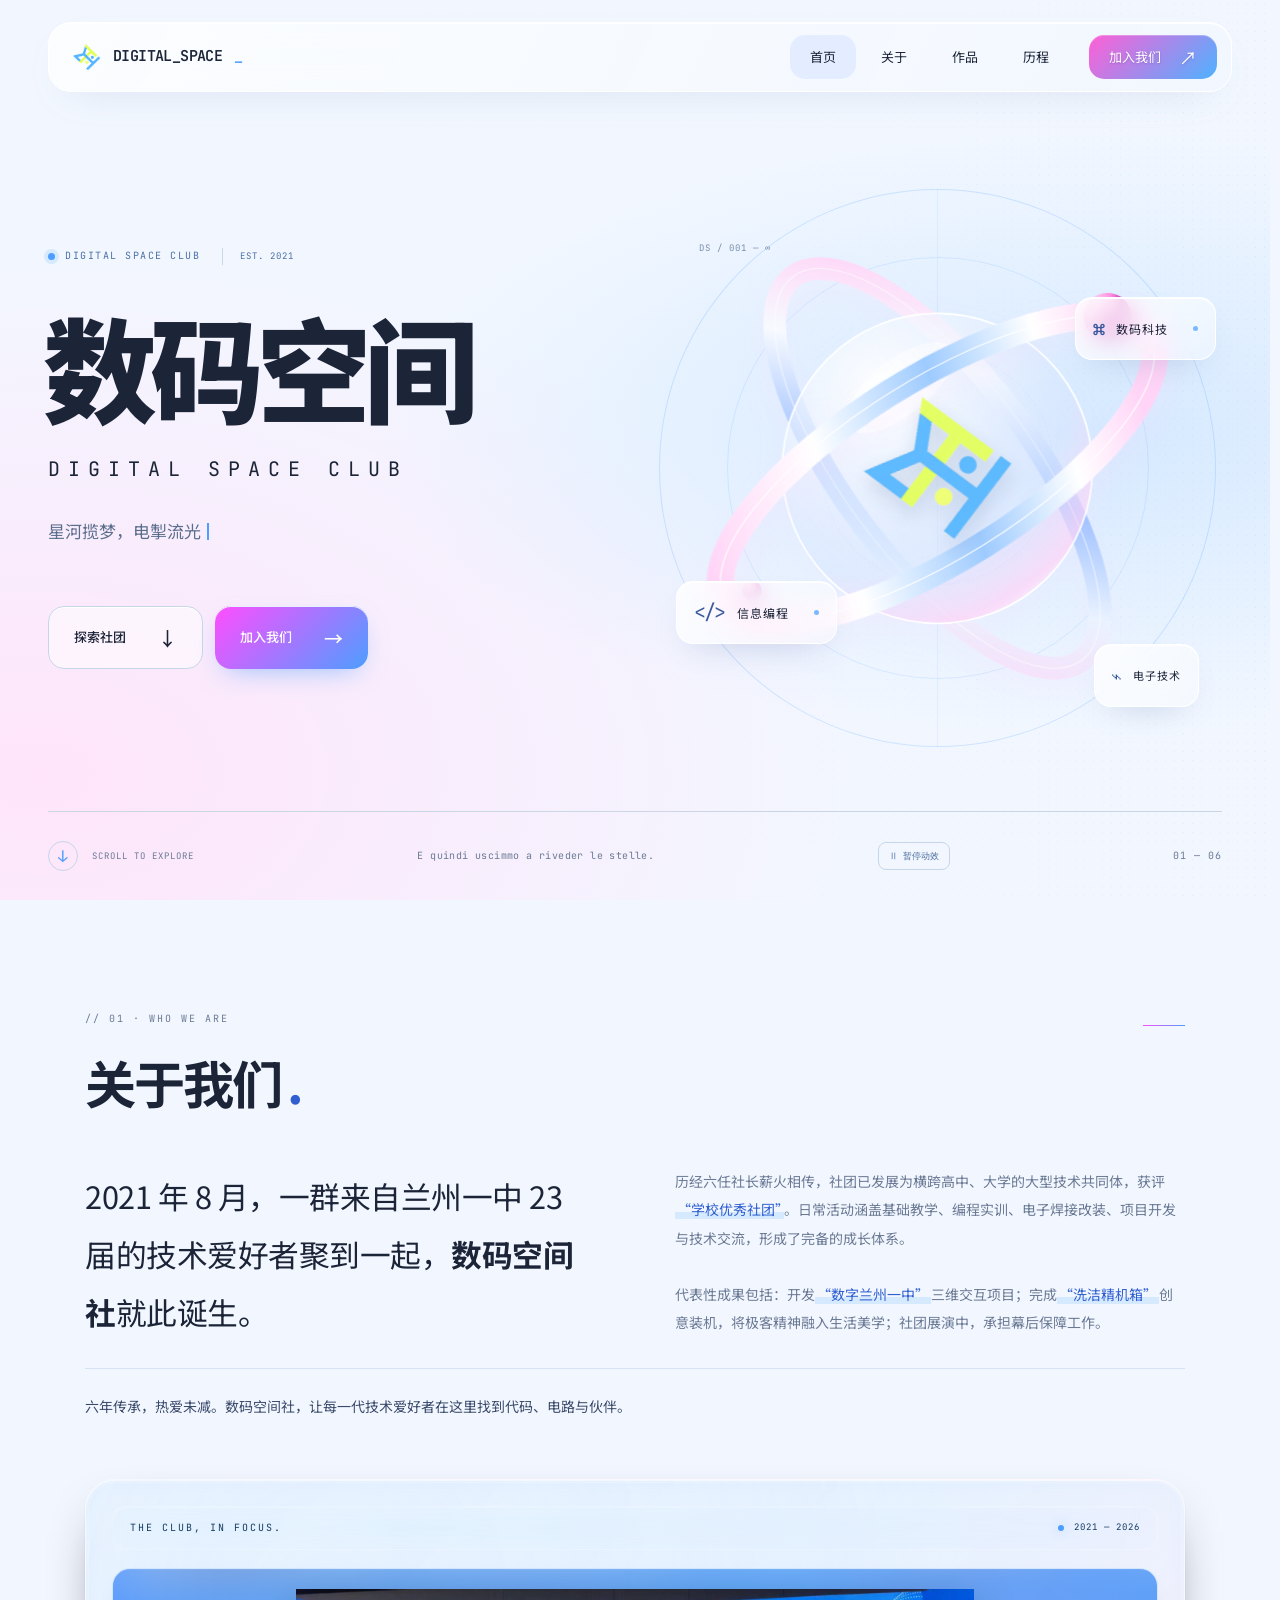
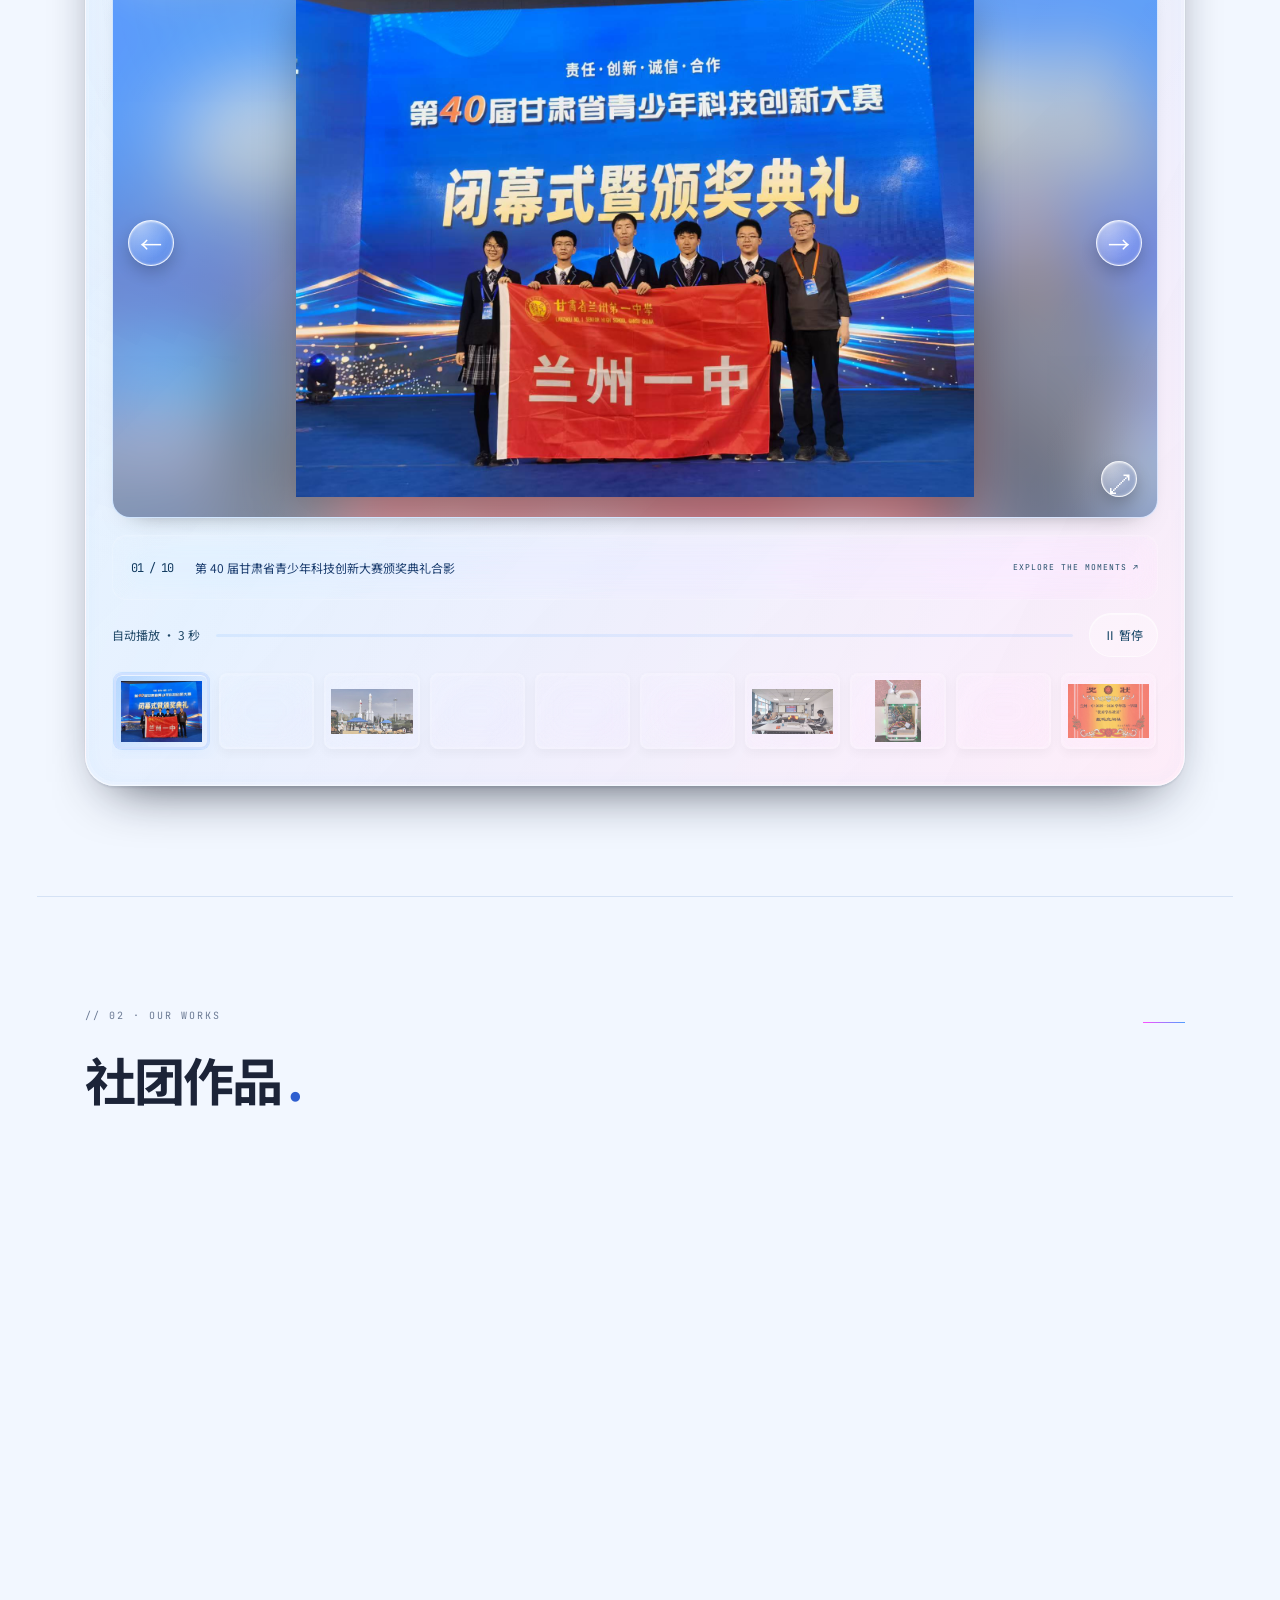
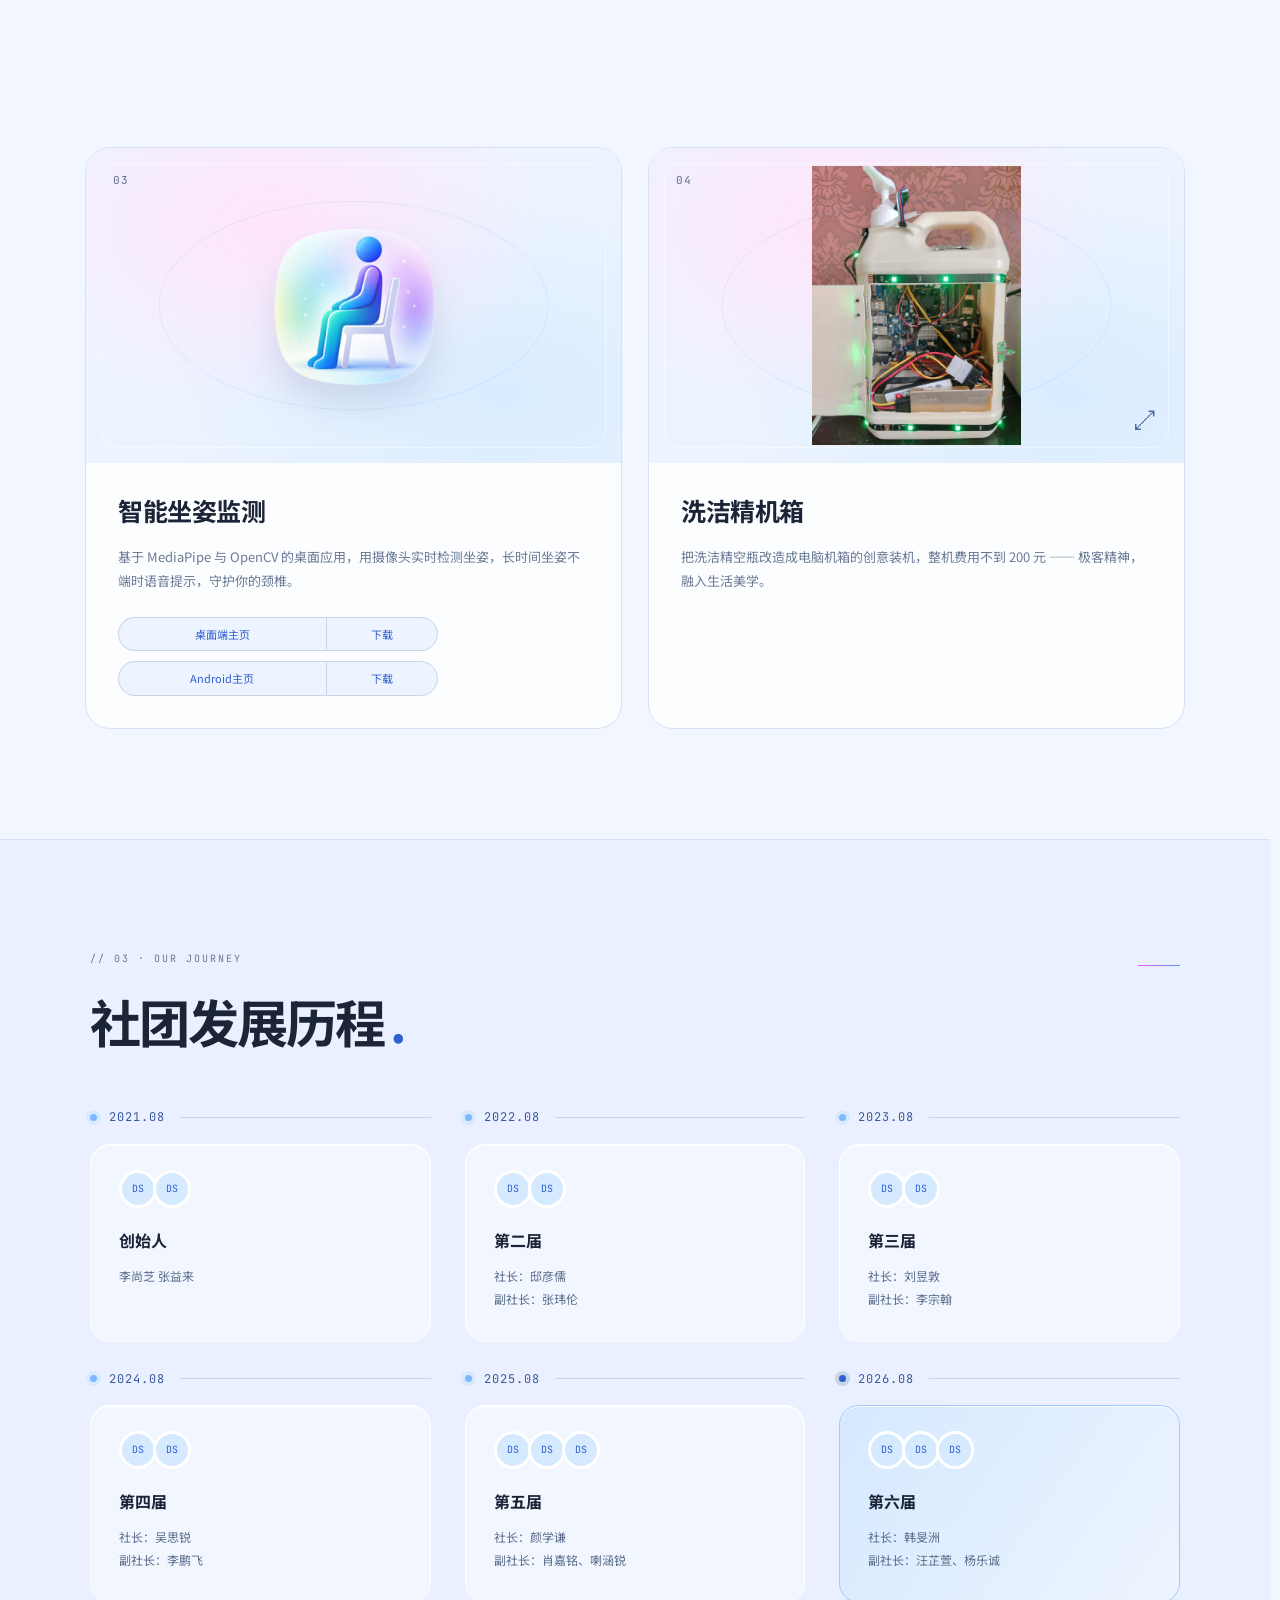
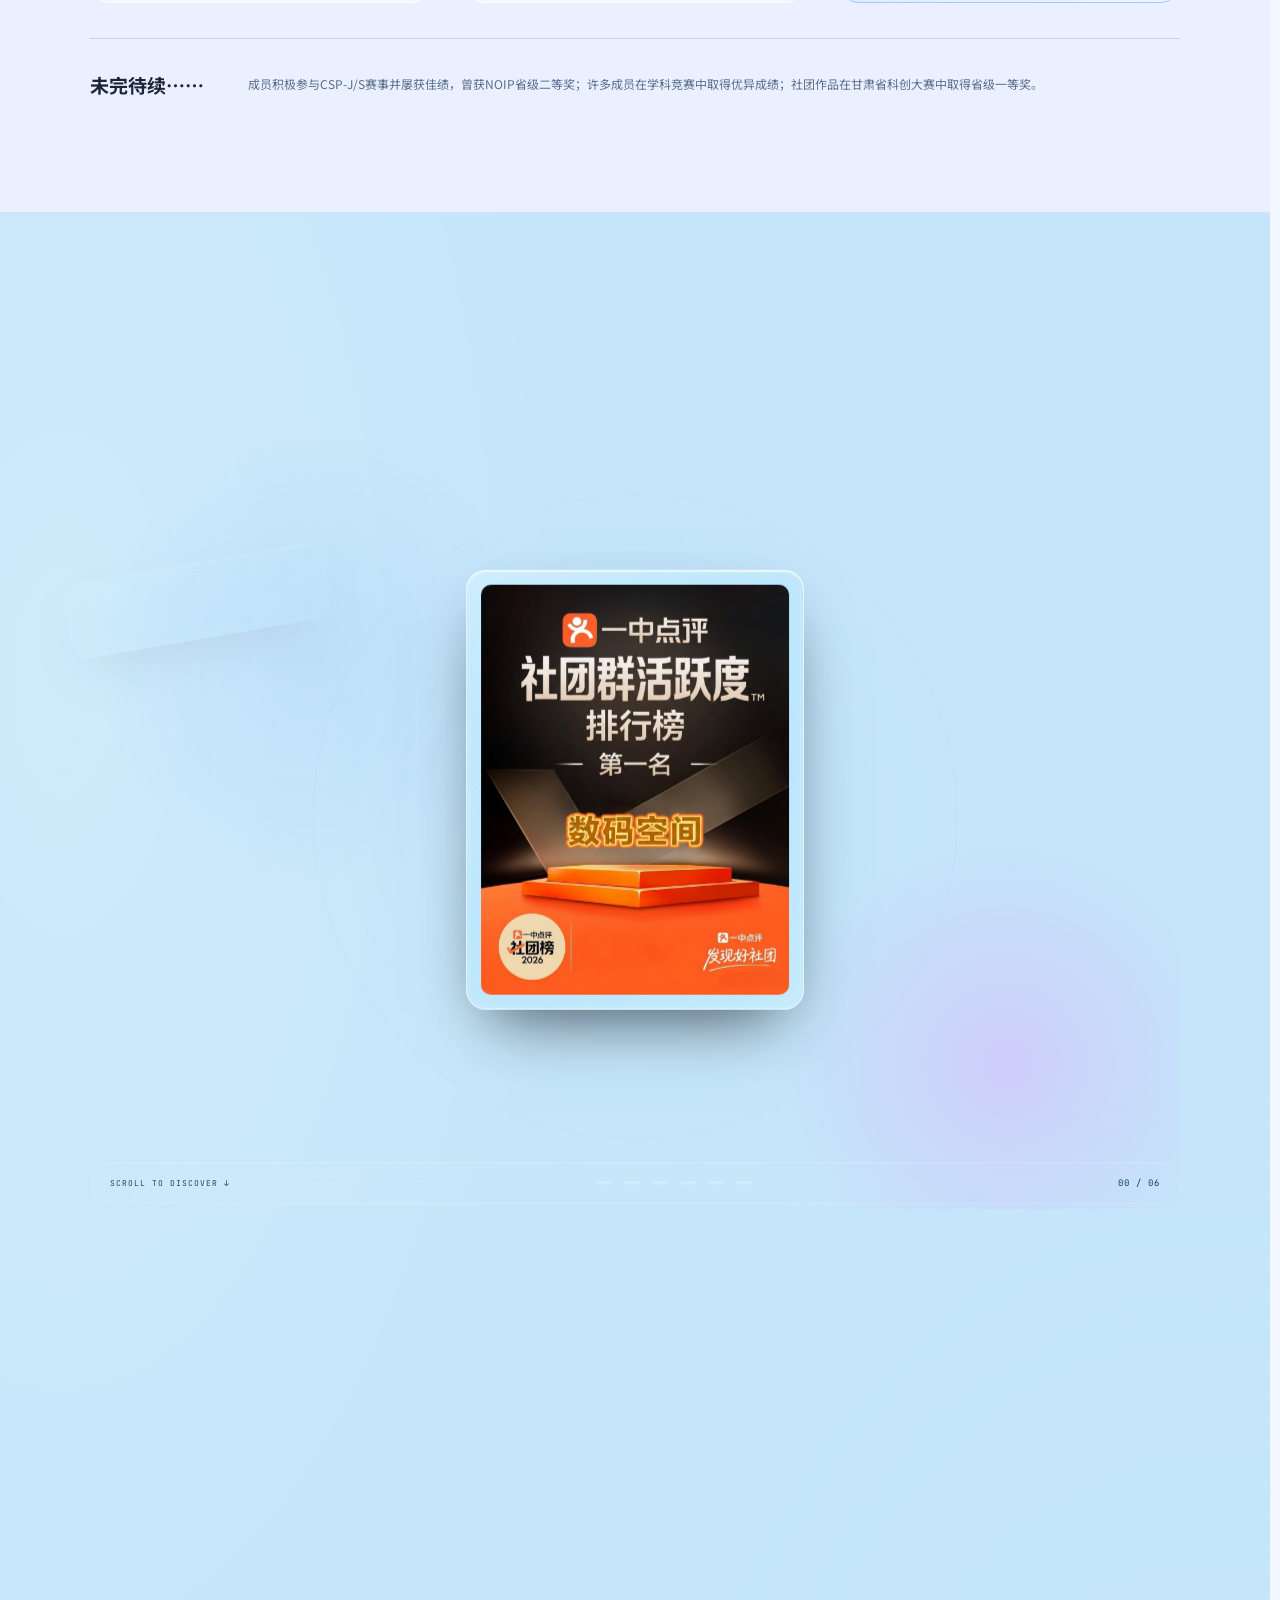
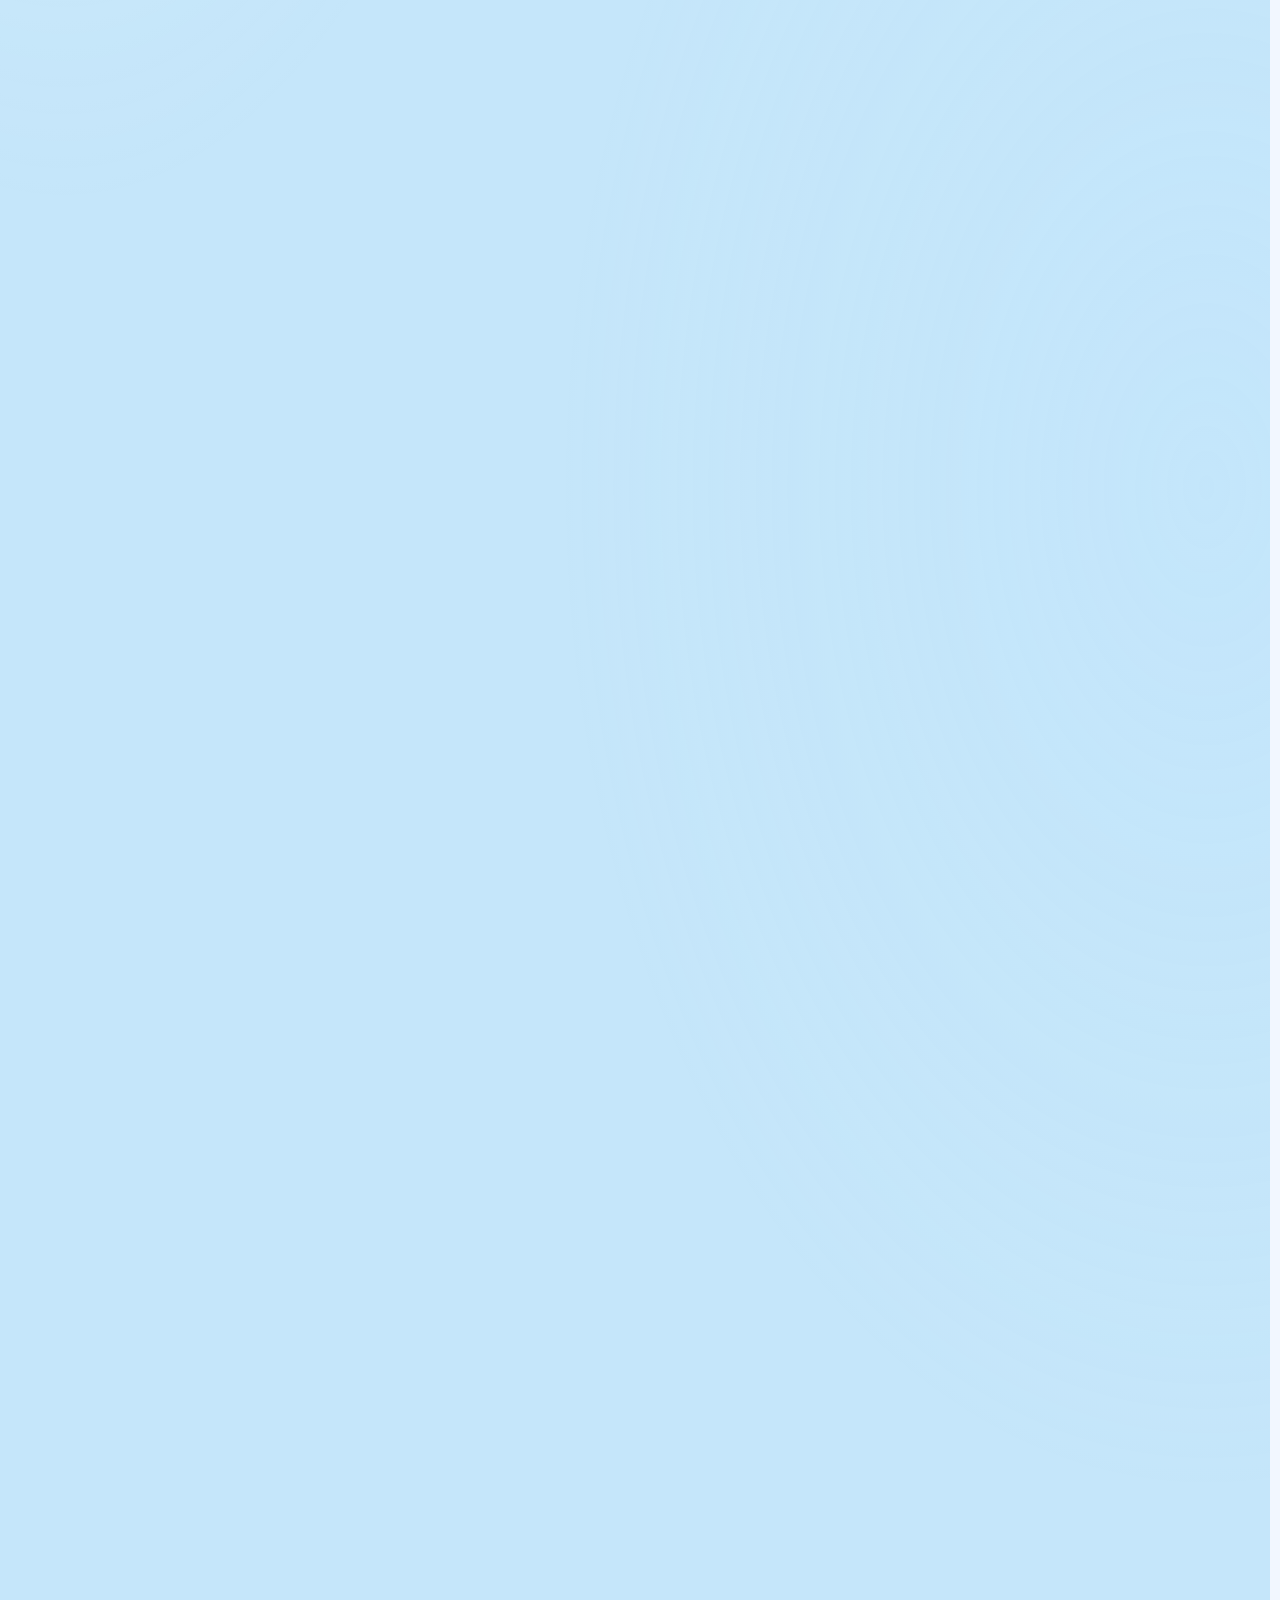
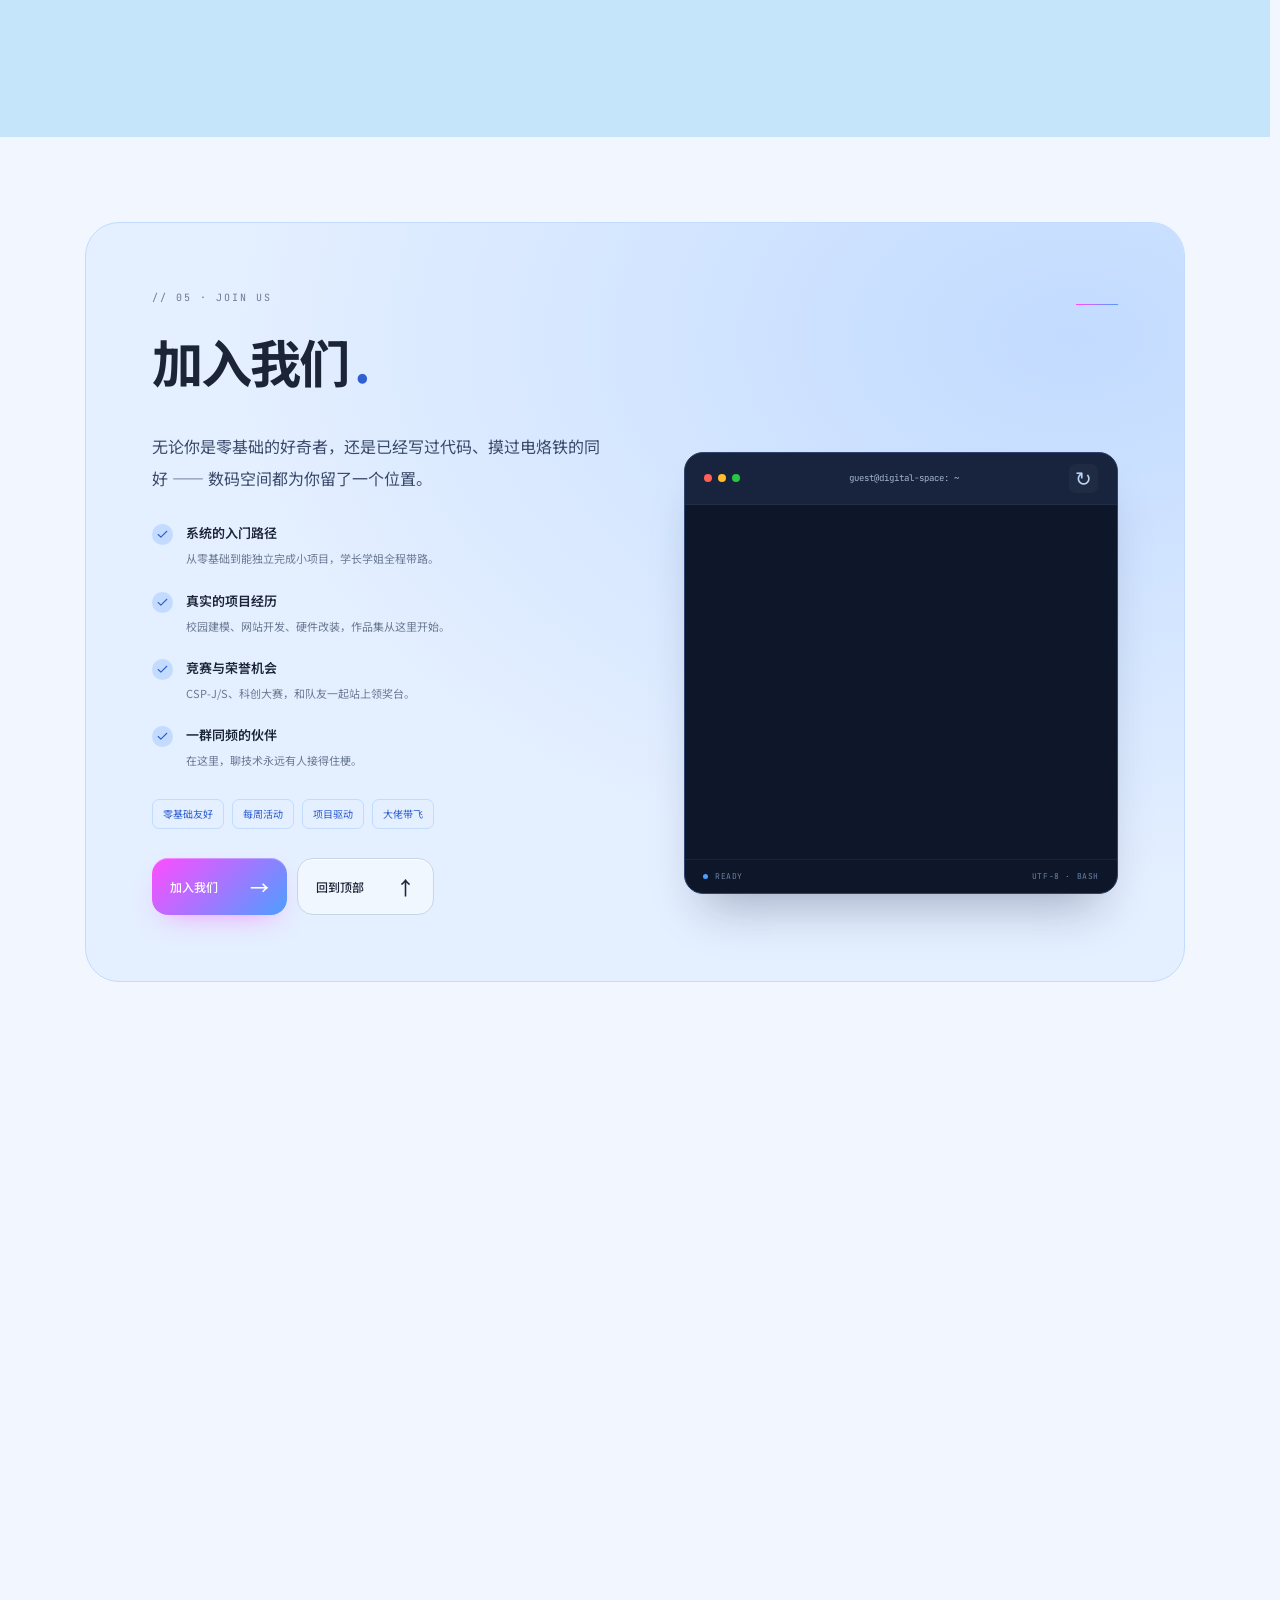
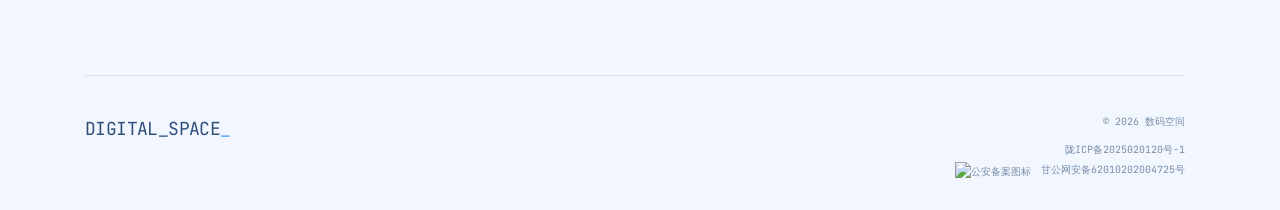
==== commit 347a3cba: "Update index.html" ====
--- a/index.html
+++ b/index.html
@@ -10,28 +10,45 @@
 <link rel="preconnect" href="https://fonts.gstatic.com" crossorigin />
 <link href="https://fonts.googleapis.com/css2?family=JetBrains+Mono:ital,wght@0,400;0,600;0,800;1,400&family=Noto+Sans+SC:wght@400;500;700;900&display=swap" rel="stylesheet" />
 <link rel="stylesheet" href="style.css" />
+<link rel="stylesheet" href="experience.css" />
+<link rel="stylesheet" href="motion.css" />
+<link rel="stylesheet" href="css/refraction.css" />
+<script>
+  document.documentElement.classList.add('is-booting');
+  window.__bootFailsafe = setTimeout(function () {
+    document.documentElement.classList.remove('is-booting', 'is-revealing');
+    document.body.classList.remove('boot-locked');
+    document.querySelectorAll('[data-boot-inert]').forEach(function (el) { el.inert = false; });
+    var loader = document.getElementById('preloader');
+    if (loader) loader.hidden = true;
+    window.dispatchEvent(new Event('digitalspace:ready'));
+  }, 9000);
+</script>
 </head>
 <body>
-
-<!-- ═══════════ Preloader ═══════════ -->
-<div id="preloader" aria-hidden="true">
-  <div class="pre-inner">
-    <div class="pre-logo">DIGITAL<span>SPACE</span></div>
-    <div id="bootLines" class="boot-lines"></div>
-    <div class="pre-bar"><i id="preBarFill"></i></div>
-  </div>
+<div class="preloader" id="preloader" role="dialog" aria-modal="true" aria-label="数码空间正在加载">
+  <div class="boot-halo" aria-hidden="true"></div>
+  <div class="boot-top mono"><span><i></i> DIGITAL_SPACE / SYSTEM BOOT</span><button id="skipBoot" type="button">跳过加载 ↗</button></div>
+  <div class="boot-scene">
+    <div class="boot-brand"><img src="assets/logo.png" width="44" height="44" alt="" /><span class="mono">DIGITAL<span>SPACE</span></span></div>
+    <div class="boot-shell">
+      <div class="term-bar boot-titlebar"><span class="term-dot" style="background:#ff5f57"></span><span class="term-dot" style="background:#febc2e"></span><span class="term-dot" style="background:#28c840"></span><span class="term-title mono">guest@digital-space: ~</span><span class="boot-window-label mono">BOOT</span></div>
+      <div class="boot-console mono" id="bootLines" aria-hidden="true"></div>
+      <div class="boot-window-footer"><span class="boot-state mono"><i></i><span id="bootState">INITIALIZING</span></span><div class="boot-window-meter mono"><strong id="bootNumber">00</strong><span>%</span></div></div>
+      <div class="boot-track"><span id="preBarFill"></span></div>
+    </div>
+    <p class="boot-greeting mono">E quindi uscimmo a riveder le stelle.</p>
+  </div>
+  <p class="boot-footnote mono">数码科技 <span>/</span> 电子技术 <span>/</span> 信息编程</p>
 </div>
 
-<!-- ═══════════ Custom cursor ═══════════ -->
-<div class="cursor-dot" id="cursorDot"></div>
-<div class="cursor-ring" id="cursorRing"></div>
-
+<a class="skip-link" href="#about">跳转到正文</a>
 <!-- ═══════════ Scroll progress ═══════════ -->
 <div class="scroll-progress" id="scrollProgress"></div>
 
 <!-- ═══════════ Nav ═══════════ -->
-<nav class="nav" id="nav">
-  <a href="#home" class="nav-logo mono"><img src="assets/logo.png" alt="数码空间社 Logo" class="nav-logo-img" />DIGITAL_SPACE<span class="blink">_</span></a>
+<nav class="nav" id="nav" aria-label="主导航">
+  <a href="#home" class="nav-logo mono"><img src="assets/logo.png" alt="数码空间社 Logo" class="nav-logo-img" width="1170" height="1159" />DIGITAL_SPACE<span class="blink">_</span></a>
   <div class="nav-links" id="navLinks">
     <a href="#home" class="nav-link active">首页</a>
     <a href="#about" class="nav-link">关于</a>
@@ -39,44 +56,58 @@
     <a href="#history" class="nav-link">历程</a>
     <a href="#join" class="nav-link nav-cta" data-join-modal>加入我们</a>
   </div>
-  <button class="nav-toggle" id="navToggle" aria-label="打开菜单"><span></span><span></span><span></span></button>
+  <button class="nav-toggle" id="navToggle" aria-label="打开菜单" aria-controls="navLinks" aria-expanded="false"><span></span><span></span><span></span></button>
 </nav>
 
 <!-- ═══════════ Hero ═══════════ -->
 <header class="hero" id="home">
-  <canvas id="bgCanvas"></canvas>
+  <div class="hero-atmosphere" aria-hidden="true"></div>
   <div class="hero-inner">
     <div class="hero-content">
-      <h1 class="hero-title glitch" data-text="数码空间">数码空间</h1>
+      <p class="hero-eyebrow mono"><span></span> DIGITAL SPACE CLUB <i>EST. 2021</i></p>
+      <h1 class="hero-title">数码空间</h1>
       <p class="hero-sub mono reveal" style="--d:.15s">DIGITAL&nbsp;SPACE&nbsp;CLUB</p>
-      <p class="hero-typed mono"><span id="typedText"></span><span class="caret"></span></p>
+      <p class="hero-typed mono"><span id="typedText">星河揽梦，电掣流光</span><span class="caret"></span></p>
       <div class="hero-btns reveal" style="--d:.3s">
         <a href="#about" class="btn magnetic"><span>探索社团</span><span>&darr;</span></a>
         <a href="#join" class="btn solid magnetic" data-join-modal><span>加入我们</span><span>&rarr;</span></a>
       </div>
     </div>
-    <div class="hero-logo reveal" style="--d:.2s">
-      <img src="assets/logo_advanced.png" alt="数码空间社 LOGO" class="hero-logo-img" />
-    </div>
-  </div>
-  <div class="scroll-hint mono"><span class="mouse"><i></i></span>SCROLL</div>
+    <div class="hero-art reveal" style="--d:.2s" aria-label="数码空间玻璃轨道标志">
+      <div class="orbit-grid" aria-hidden="true"></div>
+      <div class="orbital-sculpture" aria-hidden="true">
+        <svg class="orbital-svg" viewBox="0 0 560 560" fill="none">
+          <defs>
+            <linearGradient id="orbitMetal" x1="90" y1="80" x2="420" y2="460" gradientUnits="userSpaceOnUse"><stop stop-color="#ffffff"/><stop offset=".18" stop-color="#ffd4f7"/><stop offset=".36" stop-color="#f7faff"/><stop offset=".57" stop-color="#9ec0ff"/><stop offset=".76" stop-color="#eaf3ff"/><stop offset="1" stop-color="#ffd4f7"/></linearGradient>
+            <linearGradient id="orbitLight" x1="60" y1="200" x2="480" y2="310" gradientUnits="userSpaceOnUse"><stop stop-color="#ffd4f7"/><stop offset=".3" stop-color="#ffffff"/><stop offset=".58" stop-color="#9ecbff"/><stop offset=".82" stop-color="#ffffff"/><stop offset="1" stop-color="#ffd4f7"/></linearGradient>
+            <radialGradient id="glassSphere" cx=".32" cy=".25" r=".85"><stop stop-color="#ffffff" stop-opacity=".96"/><stop offset=".36" stop-color="#f0f6ff" stop-opacity=".6"/><stop offset=".7" stop-color="#d5e6ff" stop-opacity=".46"/><stop offset=".92" stop-color="#ffd4f7" stop-opacity=".72"/><stop offset="1" stop-color="#f5faff"/></radialGradient>
+            <radialGradient id="smallSphere" cx=".3" cy=".2"><stop stop-color="#ffe0f8"/><stop offset=".65" stop-color="#ff8adf"/><stop offset="1" stop-color="#c93ab8"/></radialGradient>
+            <filter id="orbitShadow" x="-50%" y="-50%" width="200%" height="200%"><feDropShadow dx="0" dy="14" stdDeviation="12" flood-color="#ffd4f7" flood-opacity=".13"/></filter>
+          </defs>
+          <g filter="url(#orbitShadow)">
+            <ellipse cx="280" cy="280" rx="223" ry="87" transform="rotate(53 280 280)" stroke="url(#orbitMetal)" stroke-width="21"/>
+            <ellipse cx="280" cy="280" rx="223" ry="87" transform="rotate(53 280 280)" stroke="white" stroke-opacity=".6" stroke-width="1"/>
+            <circle cx="280" cy="280" r="144" fill="url(#glassSphere)" stroke="white" stroke-width="1.5"/>
+            <ellipse cx="245" cy="205" rx="60" ry="26" transform="rotate(-38 245 205)" fill="white" fill-opacity=".45"/>
+          </g>
+          <ellipse cx="280" cy="280" rx="232" ry="83" transform="rotate(-32 280 280)" stroke="url(#orbitLight)" stroke-width="25" filter="url(#orbitShadow)"/>
+          <ellipse cx="280" cy="280" rx="232" ry="83" transform="rotate(-32 280 280)" stroke="white" stroke-opacity=".85" stroke-width="1.2"/>
+          <circle cx="438" cy="139" r="22" fill="url(#smallSphere)"/>
+          <circle cx="108" cy="394" r="9" fill="url(#smallSphere)"/>
+        </svg>
+        <img src="assets/logo_advanced.png" alt="数码空间社 LOGO" class="hero-logo-img" fetchpriority="high" width="180" height="180" />
+      </div>
+      <span class="orbit-label label-tech"><span class="label-icon">⌘</span>数码科技<span class="label-dot"></span></span>
+      <span class="orbit-label label-code"><span class="label-icon">&lt;/&gt;</span>信息编程<span class="label-dot"></span></span>
+      <span class="orbit-label label-electronics"><span class="label-icon">⌁</span>电子技术</span>
+      <span class="orbit-coordinate mono" aria-hidden="true">DS / 001 — ∞</span>
+    </div>
+  </div>
+  <div class="hero-bottom"><a href="#about" class="scroll-hint mono"><span class="scroll-arrow">↓</span> SCROLL TO EXPLORE</a><p class="hero-note mono">E quindi uscimmo a riveder le stelle.</p><span class="hero-page mono">01 — 06</span></div>
 </header>
 
-<!-- ═══════════ Slogan 视频页 ═══════════ 
-<section class="slogan" id="slogan">
-  <video class="slogan-video" id="sloganVideo" autoplay muted loop playsinline preload="auto">
-    <source src="https://kkk.intwing.com/PCbanner.mp4" type="video/mp4" />
-  </video>
-  <div class="slogan-mask"></div>
-  <div class="slogan-content">
-    <h2 class="slogan-text reveal">指尖触达硅基目光穿透未来</h2>
-    <p class="slogan-sub mono reveal" style="--d:.18s">From chip to peak</p>
-  </div>
-</section>
-
 <main>
-
- ═══════════ 关于我们 ═══════════ -->
+<!-- 关于我们 -->
 <section class="section" id="about">
   <div class="sec-head reveal">
     <p class="sec-kicker mono">// 01 &middot; WHO WE ARE</p>
@@ -91,24 +122,34 @@
       <p>代表性成果包括：开发<span class="hl">&ldquo;数字兰州一中&rdquo;</span>三维交互项目；完成<span class="hl">&ldquo;洗洁精机箱&rdquo;</span>创意装机，将极客精神融入生活美学；社团展演中，承担幕后保障工作。</p>
       <p class="about-outro">六年传承，热爱未减。数码空间社，让每一代技术爱好者在这里找到代码、电路与伙伴。</p>
     </div>
-    <div class="about-photos reveal" style="--d:.15s">
-      <div class="photo-row">
-        <div class="photo-track">
-          <figure class="shot"><img src="assets/Image_1786160403145_246.jpg" alt="第 40 届甘肃省青少年科技创新大赛颁奖典礼合影" loading="lazy" decoding="async" /></figure>
-          <figure class="shot"><img src="assets/Image_1786160435627_723.jpg" alt="校园社团招新宣传现场" loading="lazy" decoding="async" /></figure>
-          <figure class="shot"><img src="assets/Image_1786410580709_958.jpg" alt="社团成员参观户外航天主题展览，火箭模型林立" loading="lazy" decoding="async" /></figure>
-          <figure class="shot"><img src="assets/Image_1786160455453_142.jpg" alt="社团展演现场，桌前立着“数码空间”标牌" loading="lazy" decoding="async" /></figure>
-          <figure class="shot"><img src="assets/Image_1786160474860_468.jpg" alt="社团成员在兰州一中校门口合影" loading="lazy" decoding="async" /></figure>
-        </div>
-      </div>
-      <div class="photo-row">
-        <div class="photo-track">
-          <figure class="shot"><img src="assets/Image_1786160408771_868.jpg" alt="参加科创大赛的社团成员合影" loading="lazy" decoding="async" /></figure>
-          <figure class="shot"><img src="assets/Image_1786410587883_851.jpg" alt="社团成员在教室里用笔记本电脑进行项目开发" loading="lazy" decoding="async" /></figure>
-          <figure class="shot"><img src="assets/Image_1786160439508_461.jpg" alt="“洗洁精机箱”创意装机作品" loading="lazy" decoding="async" /></figure>
-          <figure class="shot"><img src="assets/Image_1786160462959_817.jpg" alt="社团活动中的主板与硬件改装平台" loading="lazy" decoding="async" /></figure>
-          <figure class="shot"><img src="assets/reward.png" alt="兰州一中“优秀学生社团”奖状" loading="lazy" decoding="async" /></figure>
-        </div>
+    <div class="about-photos reveal" aria-label="社团活动相册">
+      <div class="gallery-top"><span class="mono">THE CLUB, IN FOCUS.</span><span class="gallery-status mono"><i></i> 2021 — 2026</span></div>
+      <div class="gallery-frame" id="galleryFrame">
+        <div class="gallery-ambient" aria-hidden="true"></div>
+        <button class="gallery-open" id="galleryOpen" aria-label="放大查看当前照片">
+          <img id="galleryImage" src="assets/Image_1786160403145_246.jpg" alt="第 40 届甘肃省青少年科技创新大赛颁奖典礼合影" width="1706" height="1279" loading="lazy" decoding="async" />
+          <span class="gallery-expand" aria-hidden="true">⤢</span>
+        </button>
+        <button class="gallery-arrow gallery-prev" id="galleryPrev" aria-label="上一张活动照片">←</button>
+        <button class="gallery-arrow gallery-next" id="galleryNext" aria-label="下一张活动照片">→</button>
+      </div>
+      <div class="gallery-caption"><span id="galleryCount" class="mono">01 / 10</span><p id="galleryCaption" aria-live="polite">第 40 届甘肃省青少年科技创新大赛颁奖典礼合影</p><span class="mono gallery-instruction">EXPLORE THE MOMENTS ↗</span></div>
+      <div class="gallery-playback" id="galleryPlayback" hidden>
+        <span id="galleryPlaybackStatus">自动播放 · 3 秒</span>
+        <div class="gallery-time-track" aria-hidden="true"><span id="galleryTimeFill"></span></div>
+        <button type="button" id="galleryPause" aria-label="暂停自动播放">Ⅱ 暂停</button>
+      </div>
+      <div class="gallery-thumbs" aria-label="选择活动照片">
+        <figure class="shot"><img src="assets/Image_1786160403145_246.jpg" alt="第 40 届甘肃省青少年科技创新大赛颁奖典礼合影" loading="lazy" decoding="async" width="1706" height="1279" /></figure>
+        <figure class="shot"><img src="assets/Image_1786160435627_723.jpg" alt="校园社团招新宣传现场" loading="lazy" decoding="async" width="1620" height="1080" /></figure>
+        <figure class="shot"><img src="assets/Image_1786410580709_958.jpg" alt="社团成员参观户外航天主题展览，火箭模型林立" loading="lazy" decoding="async" width="1280" height="720" /></figure>
+        <figure class="shot"><img src="assets/Image_1786160455453_142.jpg" alt="社团展演现场，桌前立着“数码空间”标牌" loading="lazy" decoding="async" width="1620" height="1080" /></figure>
+        <figure class="shot"><img src="assets/Image_1786160474860_468.jpg" alt="社团成员在兰州一中校门口合影" loading="lazy" decoding="async" width="2844" height="1600" /></figure>
+        <figure class="shot"><img src="assets/Image_1786160408771_868.jpg" alt="参加科创大赛的社团成员合影" loading="lazy" decoding="async" width="1706" height="1279" /></figure>
+        <figure class="shot"><img src="assets/Image_1786410587883_851.jpg" alt="社团成员在教室里用笔记本电脑进行项目开发" loading="lazy" decoding="async" width="1280" height="720" /></figure>
+        <figure class="shot"><img src="assets/Image_1786160439508_461.jpg" alt="“洗洁精机箱”创意装机作品" loading="lazy" decoding="async" width="1080" height="1440" /></figure>
+        <figure class="shot"><img src="assets/Image_1786160462959_817.jpg" alt="社团活动中的主板与硬件改装平台" loading="lazy" decoding="async" width="1600" height="1066" /></figure>
+        <figure class="shot"><img src="assets/reward.png" alt="兰州一中“优秀学生社团”奖状" loading="lazy" decoding="async" width="1890" height="1260" /></figure>
       </div>
     </div>
   </div>
@@ -125,7 +166,7 @@
       <article class="card work-card" data-tilt>
         <span class="card-idx mono">01</span>
         <div class="work-media">
-          <img src="assets/work-digitallzyz.png" alt="“数字兰州一中”项目标志" loading="lazy" decoding="async" />
+          <img src="assets/work-digitallzyz.png" alt="“数字兰州一中”项目标志" loading="lazy" decoding="async" width="1929" height="1903" />
           <span class="work-badge mono">2026 甘肃省科创大赛一等奖</span>
         </div>
         <div class="work-body">
@@ -157,7 +198,7 @@
       <article class="card work-card" data-tilt>
         <span class="card-idx mono">03</span>
         <div class="work-media">
-          <img src="assets/work-posture.png" alt="“智能坐姿监测”应用图标" loading="lazy" decoding="async" />
+          <img src="assets/work-posture.png" alt="“智能坐姿监测”应用图标" loading="lazy" decoding="async" width="256" height="256" />
         </div>
         <div class="work-body">
           <h3>智能坐姿监测</h3>
@@ -181,7 +222,7 @@
       <article class="card work-card" data-tilt>
         <span class="card-idx mono">04</span>
         <div class="work-media">
-          <img class="cover" src="assets/Image_1786160439508_461.jpg" alt="“洗洁精机箱”创意装机作品" loading="lazy" decoding="async" />
+          <img class="cover" src="assets/Image_1786160439508_461.jpg" alt="“洗洁精机箱”创意装机作品" loading="lazy" decoding="async" width="1080" height="1440" />
         </div>
         <div class="work-body">
           <h3>洗洁精机箱</h3>
@@ -205,8 +246,8 @@
       <div class="t-half t-top">
         <div class="t-card">
         <div class="avatars-row">
-          <img src="https://cdn-community.bcmcdn.com/47/community/b4z7SROHLqjOs1L0AKjP2R3GijYkpaDS2HFIh5gu7Lta.jpg?hash=Fnwn_K8mjRFWqkx0d4NGEZYs-Tc3"class="avatar"/>
-          <img src="https://cdn-community.bcmcdn.com/47/community/NSgQnqpH3srs99DOHC67cWt2aF6WbrcuJLN9B4PSxpQu.jpg?hash=FrlKiUhtHYsskFgDfEZ051aW0x7_"class="avatar"/>
+          <img src="https://cdn-community.bcmcdn.com/47/community/b4z7SROHLqjOs1L0AKjP2R3GijYkpaDS2HFIh5gu7Lta.jpg?hash=Fnwn_K8mjRFWqkx0d4NGEZYs-Tc3" class="avatar" alt="历届社团负责人头像" loading="lazy" decoding="async" />
+          <img src="https://cdn-community.bcmcdn.com/47/community/NSgQnqpH3srs99DOHC67cWt2aF6WbrcuJLN9B4PSxpQu.jpg?hash=FrlKiUhtHYsskFgDfEZ051aW0x7_" class="avatar" alt="历届社团负责人头像" loading="lazy" decoding="async" />
         </div>
           <h3>创始人</h3>
           <p>李尚芝 张益来<br>&emsp;</p>
@@ -224,8 +265,8 @@
         <div class="t-card">
           
         <div class="avatars-row">
-          <img src="https://cdn-community.bcmcdn.com/47/community/ucqZiwjzRGCKPUusgEctgpfSBhlCskfq8glDn9Pg9YpX.jpg?hash=FrcCgZMi_8fKJzpl5CogB958UTbJ"class="avatar"/>
-          <img src="https://cdn-community.bcmcdn.com/47/community/YAVqtbwTnt5PLqP8qh4QMewPhSXIZQIK4xxD3iT4iknD.jpg?hash=FtCRi-NBJV0-LEbHozuPaZp_I9Qf"class="avatar"/>
+          <img src="https://cdn-community.bcmcdn.com/47/community/ucqZiwjzRGCKPUusgEctgpfSBhlCskfq8glDn9Pg9YpX.jpg?hash=FrcCgZMi_8fKJzpl5CogB958UTbJ" class="avatar" alt="历届社团负责人头像" loading="lazy" decoding="async" />
+          <img src="https://cdn-community.bcmcdn.com/47/community/YAVqtbwTnt5PLqP8qh4QMewPhSXIZQIK4xxD3iT4iknD.jpg?hash=FtCRi-NBJV0-LEbHozuPaZp_I9Qf" class="avatar" alt="历届社团负责人头像" loading="lazy" decoding="async" />
         </div>
           <h3>第二届</h3>
           <p><strong>社长：</strong>邸彦儒<br><strong>副社长：</strong>张玮伦<br></p>
@@ -238,8 +279,8 @@
       <div class="t-half t-top">
         <div class="t-card">
         <div class="avatars-row">
-          <img src="https://cdn-community.bcmcdn.com/47/community/NN6sML4DxdY0tSEAG1G99FgS1euqd97JxiZBC97iriAV.jpg?hash=FixxJyKkJ4JP3xrOVSV-NUI2oulx"class="avatar"/>
-          <img src="https://cdn-community.bcmcdn.com/47/community/VlFU8aUTEXzCCSrPs1nKnLM1MUGnrzcKo8rMzCtBHj68.jpg?hash=FjF8fxe7R9sYr-t9d1uZXwDbIOFz"class="avatar"/>
+          <img src="https://cdn-community.bcmcdn.com/47/community/NN6sML4DxdY0tSEAG1G99FgS1euqd97JxiZBC97iriAV.jpg?hash=FixxJyKkJ4JP3xrOVSV-NUI2oulx" class="avatar" alt="历届社团负责人头像" loading="lazy" decoding="async" />
+          <img src="https://cdn-community.bcmcdn.com/47/community/VlFU8aUTEXzCCSrPs1nKnLM1MUGnrzcKo8rMzCtBHj68.jpg?hash=FjF8fxe7R9sYr-t9d1uZXwDbIOFz" class="avatar" alt="历届社团负责人头像" loading="lazy" decoding="async" />
         </div>
           <h3>第三届</h3>
           <p><strong>社长：</strong>刘昱敦<br><strong>副社长：</strong>李宗翰<br></p>
@@ -256,8 +297,8 @@
       <div class="t-half t-bottom">
         <div class="t-card">
         <div class="avatars-row">
-          <img src="https://cdn-community.bcmcdn.com/47/community/QRD5fylD5DY4IM4Z4lzcT8BEcjGK9KzqD8IV6ado4qYZ.jpg?hash=Fp8MdWaL3lrLfftVi_EAz5HqaNRz"class="avatar"/>
-          <img src="https://cdn-community.bcmcdn.com/47/community/r4ZIZ7VYAJ3v2NAAwIWe5dN8pIjD46sme55u2nDvTsmI.jpg?hash=FgAPSOjGNAZA9WPpgBeHiwNeAlgn"class="avatar"/>
+          <img src="https://cdn-community.bcmcdn.com/47/community/QRD5fylD5DY4IM4Z4lzcT8BEcjGK9KzqD8IV6ado4qYZ.jpg?hash=Fp8MdWaL3lrLfftVi_EAz5HqaNRz" class="avatar" alt="历届社团负责人头像" loading="lazy" decoding="async" />
+          <img src="https://cdn-community.bcmcdn.com/47/community/r4ZIZ7VYAJ3v2NAAwIWe5dN8pIjD46sme55u2nDvTsmI.jpg?hash=FgAPSOjGNAZA9WPpgBeHiwNeAlgn" class="avatar" alt="历届社团负责人头像" loading="lazy" decoding="async" />
         </div>
           <h3>第四届</h3>
           <p><strong>社长：</strong>吴思锐<br><strong>副社长：</strong>李鹏飞<br></p>
@@ -270,9 +311,9 @@
       <div class="t-half t-top">
         <div class="t-card">
         <div class="avatars-row">
-          <img src="https://cdn-community.bcmcdn.com/47/community/68fb4DBxPJ9gJQRjwGNJX2mpt0Xy8GbvuAHAQ2dbejNg.jpg?hash=Fk5jKmeXWb-ncntpsIGezNX1FT6r"class="avatar"/>
-          <img src="https://cdn-community.bcmcdn.com/47/community/fGEeUediMAGDjFTNhY8eCy3G0UVbmSAGVzI664uf2brp.jpg?hash=Fv8CSEdMXqoJV9dQ7O1CiivXQGxh"class="avatar"/>
-          <img src="https://cdn-community.bcmcdn.com/47/community/HQoGDcrYQRacYpO4vXXYPizeKme7appClRlvtJONO33X.jpg?hash=FpUS7P8m1UTGLv--h4UhBrVsfq_5"class="avatar"/>
+          <img src="https://cdn-community.bcmcdn.com/47/community/68fb4DBxPJ9gJQRjwGNJX2mpt0Xy8GbvuAHAQ2dbejNg.jpg?hash=Fk5jKmeXWb-ncntpsIGezNX1FT6r" class="avatar" alt="历届社团负责人头像" loading="lazy" decoding="async" />
+          <img src="https://cdn-community.bcmcdn.com/47/community/fGEeUediMAGDjFTNhY8eCy3G0UVbmSAGVzI664uf2brp.jpg?hash=Fv8CSEdMXqoJV9dQ7O1CiivXQGxh" class="avatar" alt="历届社团负责人头像" loading="lazy" decoding="async" />
+          <img src="https://cdn-community.bcmcdn.com/47/community/HQoGDcrYQRacYpO4vXXYPizeKme7appClRlvtJONO33X.jpg?hash=FpUS7P8m1UTGLv--h4UhBrVsfq_5" class="avatar" alt="历届社团负责人头像" loading="lazy" decoding="async" />
         </div>
           <h3>第五届</h3>
           <p><strong>社长：</strong>颜学谦<br><strong>副社长：</strong>肖嘉铭、喇涵锐<br></p>
@@ -289,9 +330,9 @@
       <div class="t-half t-bottom">
         <div class="t-card">
         <div class="avatars-row">
-          <img src="https://cdn-community.bcmcdn.com/47/community/PUa5nt5umPZsAy8hFQ7vnBsAxApxvc146xpkewiCjJko.jpg?hash=FpCCMqkwiy72uwSqP2iPB5wnWXik"class="avatar"/>
-          <img src="https://cdn-community.bcmcdn.com/47/community/tAy0lfxTFsoxyhbGI75VAwKy59kim39gItYGWSbgf7x7.jpg?hash=FpNuwkcBs8DorphBM-TIqcaWnsp-"class="avatar"/>
-          <img src="https://cdn-community.bcmcdn.com/47/community/YmMdyXVXb46URsaQ0fVK01AspL6KFPTPDWdw1cz0BWnQ.jpg?hash=Fqo89q-g16e8N_QnOl5O5xza392o"class="avatar"/>
+          <img src="https://cdn-community.bcmcdn.com/47/community/PUa5nt5umPZsAy8hFQ7vnBsAxApxvc146xpkewiCjJko.jpg?hash=FpCCMqkwiy72uwSqP2iPB5wnWXik" class="avatar" alt="历届社团负责人头像" loading="lazy" decoding="async" />
+          <img src="https://cdn-community.bcmcdn.com/47/community/tAy0lfxTFsoxyhbGI75VAwKy59kim39gItYGWSbgf7x7.jpg?hash=FpNuwkcBs8DorphBM-TIqcaWnsp-" class="avatar" alt="历届社团负责人头像" loading="lazy" decoding="async" />
+          <img src="https://cdn-community.bcmcdn.com/47/community/YmMdyXVXb46URsaQ0fVK01AspL6KFPTPDWdw1cz0BWnQ.jpg?hash=Fqo89q-g16e8N_QnOl5O5xza392o" class="avatar" alt="历届社团负责人头像" loading="lazy" decoding="async" />
         </div>
           <h3>第六届</h3>
           <p><strong>社长：</strong>韩旻洲<br><strong>副社长：</strong>汪芷萱、杨乐诚<br></p>
@@ -322,28 +363,34 @@
     <p class="sec-kicker mono">// 04 &middot; OUR VIBE</p>
     <h2 class="sec-title">我们还有&hellip;&hellip;<span class="accent">火热的社团氛围</span></h2>
   </div>
-  <div class="vibe-stage reveal">
-    <figure class="vibe-fig vibe-main">
-      <img src="assets/group.png" alt="「一中点评」社团群活跃度排行榜第一名：数码空间" loading="lazy" decoding="async" />
-    </figure>
-    <figure class="vibe-fig vibe-sat" style="--l:14%; --t:5%; --r:-4deg; --fd:0s; --w:230px">
-      <img src="assets/2.png" alt="群聊日常：上传个好看的二次元美少女图片" loading="lazy" decoding="async" />
-    </figure>
-    <figure class="vibe-fig vibe-sat" style="--l:11%; --t:36%; --r:3deg; --fd:1.4s; --w:215px">
-      <img src="assets/5.png" alt="群聊日常：四人接力复读“神了”" loading="lazy" decoding="async" />
-    </figure>
-    <figure class="vibe-fig vibe-sat" style="--l:13%; --b:6%; --r:-2.5deg; --fd:0.7s; --w:230px">
-      <img src="assets/3.png" alt="群聊日常：爽飞了，我草" loading="lazy" decoding="async" />
-    </figure>
-    <figure class="vibe-fig vibe-sat" style="--rt:12%; --t:8%; --r:3.5deg; --fd:0.4s; --w:250px">
-      <img src="assets/1.jpg" alt="社团成员线下聚餐合影" loading="lazy" decoding="async" />
-    </figure>
-    <figure class="vibe-fig vibe-sat" style="--rt:11%; --t:42%; --r:-3deg; --fd:1.8s; --w:215px">
-      <img src="assets/4.png" alt="群聊日常：一长串“最”字忠告，暑假马上结束了" loading="lazy" decoding="async" />
-    </figure>
-    <figure class="vibe-fig vibe-sat" style="--rt:9%; --b:4%; --r:2.5deg; --fd:1s; --w:250px">
-      <img src="assets/6.jpg" alt="社团成员在兰州一中校门口合影" loading="lazy" decoding="async" />
-    </figure>
+  <div class="vibe-story">
+    <div class="vibe-sticky">
+      <div class="vibe-aura" aria-hidden="true"><i></i><i></i></div>
+      <div class="vibe-stage">
+        <figure class="vibe-fig vibe-main">
+      <img src="assets/group.png" alt="「一中点评」社团群活跃度排行榜第一名：数码空间" loading="lazy" decoding="async" width="1080" height="1440" />
+    </figure>
+        <figure class="vibe-fig vibe-sat" data-side="left" data-slot="top" data-step="0" style="--rest-rotation:-4deg">
+      <img src="assets/2.png" alt="群聊日常：上传个好看的二次元美少女图片" loading="lazy" decoding="async" width="1220" height="282" />
+    </figure>
+        <figure class="vibe-fig vibe-sat" data-side="left" data-slot="middle" data-step="2" style="--rest-rotation:3deg">
+      <img src="assets/5.png" alt="群聊日常：四人接力复读“神了”" loading="lazy" decoding="async" width="1220" height="1140" />
+    </figure>
+        <figure class="vibe-fig vibe-sat" data-side="left" data-slot="bottom" data-step="4" style="--rest-rotation:-2.5deg">
+      <img src="assets/3.png" alt="群聊日常：爽飞了，我草" loading="lazy" decoding="async" width="1220" height="517" />
+    </figure>
+        <figure class="vibe-fig vibe-sat" data-side="right" data-slot="top" data-step="1" style="--rest-rotation:3.5deg">
+      <img src="assets/1.jpg" alt="社团成员线下聚餐合影" loading="lazy" decoding="async" width="3936" height="2624" />
+    </figure>
+        <figure class="vibe-fig vibe-sat" data-side="right" data-slot="middle" data-step="3" style="--rest-rotation:-3deg">
+      <img src="assets/4.png" alt="群聊日常：一长串“最”字忠告，暑假马上结束了" loading="lazy" decoding="async" width="1215" height="955" />
+    </figure>
+        <figure class="vibe-fig vibe-sat" data-side="right" data-slot="bottom" data-step="5" style="--rest-rotation:2.5deg">
+      <img src="assets/6.jpg" alt="社团成员在兰州一中校门口合影" loading="lazy" decoding="async" width="2844" height="1600" />
+    </figure>
+      </div>
+      <div class="vibe-scroll-caption"><span class="mono">SCROLL TO DISCOVER ↓</span><div class="vibe-steps" aria-hidden="true"><i></i><i></i><i></i><i></i><i></i><i></i></div><span class="mono" id="vibeCounter" aria-hidden="true">00 / 06</span></div>
+    </div>
   </div>
 </section>
 
@@ -389,9 +436,20 @@
         <span class="term-dot" style="background:#ff5f57"></span>
         <span class="term-dot" style="background:#febc2e"></span>
         <span class="term-dot" style="background:#28c840"></span>
-        <span class="term-title mono">guest@digital-space: ~</span>
-      </div>
-      <div class="term-body" id="termBody"></div>
+        <span class="term-title mono">guest@digital-space: ~</span><button class="term-replay" id="termReplay" aria-label="重播命令行动画" title="重播命令行动画">↻</button>
+      </div>
+      <div class="term-body" id="termBody" aria-label="招新宣言终端">
+        <div class="term-line"><span class="prompt cmd">$</span><span class="cmd"> whoami</span></div>
+        <div class="term-line"><span class="prompt out">&gt;</span><span class="out"> 新高一的技术爱好者</span></div>
+        <div class="term-line"><span class="prompt cmd">$</span><span class="cmd"> cat 招新宣言.txt</span></div>
+        <div class="term-line"><span class="prompt out">&gt;</span><span class="out"> 期待新高一的你加入我们，</span></div>
+        <div class="term-line"><span class="prompt out">&gt;</span><span class="out"> 在芯片与代码的世界里挥洒青春，</span></div>
+        <div class="term-line"><span class="prompt out">&gt;</span><span class="out"> 共同开启通向未来的科技之门！</span></div>
+        <div class="term-line"><span class="prompt cmd">$</span><span class="cmd"> ./join.sh --now</span></div>
+        <div class="term-line"><span class="prompt ok">&gt;</span><span class="ok"> [ OK ] 数码空间大门已开启，欢迎登舰 ▊</span></div>
+        <div class="term-line"><span class="prompt cmd">$</span><span class="term-caret"></span></div>
+      </div>
+      <div class="term-status mono"><span><i></i> <span id="termStatus">READY</span></span><span>UTF-8 · BASH</span></div>
     </div>
   </div>
 </section>
@@ -450,7 +508,7 @@
     </div>
     <div class="reveal" style="--d:.4s">
       <a class="card friend-card" href="https://hello.1zdigital.space/qian" target="_blank" rel="noopener">
-        <img class="friend-avatar" src="https://cdn-community.bcmcdn.com/47/community/SIr7D7sPPllbbXKNWZjqrLAchuoUon8iLFSjl3y33WF5.jpg" alt="千" loading="lazy" decoding="async" />
+        <img class="friend-avatar" src="https://cdn-community.bcmcdn.com/47/community/SeeEMwjBt0GTWUnU4jgapv2vbVa0hV2iSRWPKFR4eB2e.jpg?" alt="千" loading="lazy" decoding="async" />
         <div class="friend-meta">
           <h3>千</h3>
           <p>你好啊喵</p>
@@ -467,7 +525,7 @@
   <p class="mono f-logo">DIGITAL_SPACE<span class="blink">_</span></p>
   <p class="f-copy mono">&copy; 2026 <a href="https://hello.1zdigital.space/" target="_blank" rel="noopener">数码空间 </a></p>
   <p class="f-copy mono" style="margin-top:4px;"><a href="https://beian.miit.gov.cn/" target="_blank" rel="noreferrer">陇ICP备2025020120号-1</a><br><a href="https://beian.mps.gov.cn/#/query/webSearch?code=62010202004725" target="_blank" rel="noreferrer"><img src="https://cdn-community.bcmcdn.com/47/community/obsIYzBE9hTEP2e2ltyWkwxD99pkA9otRkhBBcIyTN9E.png?hash=Fp40nnu64ycnwO4XMdcLL2_hGlXi" alt="公安备案图标" style="height:16px;vertical-align:middle;margin-right:4px">
-甘公网安备62010202004725号</a>
+甘公网安备62010202004725号</a></p>
 </footer>
 
 <button id="backTop" class="back-top mono" aria-label="回到顶部">&#9650; TOP</button>
@@ -491,13 +549,19 @@
 </div>
 
 <!-- ═══════════ 照片灯箱 ═══════════ -->
-<div class="lightbox" id="lightbox" aria-hidden="true">
+<div class="lightbox" id="lightbox" aria-hidden="true" role="dialog" aria-modal="true" aria-labelledby="lbCap">
+  <div class="lb-toolbar"><span class="mono" id="lbCount"></span><div><button id="lbZoom" aria-label="放大至原始尺寸" aria-pressed="false">⤢ <span>原图</span></button><button class="lb-close" aria-label="关闭照片">×</button></div></div>
+  <button class="lb-nav lb-prev" id="lbPrev" aria-label="上一张照片">←</button>
   <figure class="lb-figure">
-    <img id="lbImg" src="" alt="" />
-    <figcaption id="lbCap" class="mono"></figcaption>
+    <div class="lb-viewport" id="lbViewport"><img id="lbImg" alt="" /></div>
+    <figcaption id="lbCap"></figcaption>
   </figure>
+  <button class="lb-nav lb-next" id="lbNext" aria-label="下一张照片">→</button>
+  <p class="lb-hint mono">← → 切换照片 <span>·</span> 双击缩放 <span>·</span> ESC 关闭</p>
 </div>
 
 <script src="main.js"></script>
+<script src="js/vendor/hyalite.js" defer></script>
+<script src="js/refraction.js" defer></script>
 </body>
 </html>
--- a/style.css
+++ b/style.css
@@ -1,1434 +1,2152 @@
-/* ═══════════════════════════════════════════════
-   数码空间 DIGITAL SPACE — style.css
-   新配色：Heo 主题 (蓝粉渐变 · 浅色/深色自适应)
-   ═══════════════════════════════════════════════ */
-
-/* ── Heo 配色变量（完整注入） ── */
+/* DIGITAL SPACE — glass, light, and curiosity. */
 :root {
-  --heo-white: #fff;
-  --heo-white-op: hsla(0, 0%, 100%, 0.2);
-  --heo-black: #000;
-  --heo-black-op: rgba(0, 0, 0, 0.2);
-  --heo-none: rgba(0, 0, 30, 0);
-  --heo-gray: #999;
-  --heo-gray-op: hsla(0, 0%, 60%, 0.17);
-  --heo-vip: #e5a80d;
-  --heo-theme: #ff4dff;
-  --heo-theme-op: rgba(255, 77, 255, 0.2);
-  --heo-theme-op-deep: rgba(255, 77, 255, 0.8);
-  --heo-theme-none: rgba(255, 77, 255, 0.1);
-  --heo-main: linear-gradient(135deg, #4d9eff, #ff4dff);
-  --heo-main-op: rgba(77, 158, 255, 0.2);
-  --heo-main-none: rgba(77, 158, 255, 0.1);
-  --heo-shadow-theme: 0 8px 12px -3px var(--heo-theme-op);
-  --heo-shadow-blackdeep: 0 2px 16px -3px rgba(0, 0, 0, 0.15);
-  --heo-shadow-main: 0 8px 12px -3px var(--heo-main-op);
-  --heo-shadow-blue: 0 8px 12px -3px rgba(77, 158, 255, 0.4);
-  --heo-shadow-white: 0 8px 12px -3px hsla(0, 0%, 100%, 0.2);
-  --heo-shadow-black: 0 0 12px 4px rgba(0, 0, 0, 0.05);
-  --heo-shadow-yellow: 0px 38px 77px -26px rgba(255, 201, 62, 0.12);
-  --heo-shadow-red: 0 8px 12px -3px rgba(255, 77, 77, 0.3);
-  --heo-shadow-green: 0 8px 12px -3px rgba(77, 255, 77, 0.3);
-  --heo-logo-color: linear-gradient(215deg, #4d9eff, #ff4dff);
-  --heo-snackbar-time: 5s;
-  --style-border: 1px solid var(--heo-card-border);
-  --style-border-always: 1px solid var(--heo-card-border);
-  --style-border-hover: 1px solid var(--heo-theme);
-  --style-border-hover-always: 1px solid var(--heo-theme);
-  --style-border-dashed: 1px dashed var(--heo-theme-op);
-
-  --heo-blue: #4d9eff;
-  --heo-red: #ff4d4d;
-  --heo-pink: #ff7c7c;
-  --heo-green: #00a700;
-  --heo-yellow: #ffcc4d;
-  --heo-yellow-op: rgba(255, 204, 77, 0.2);
-  --heo-orange: #f93;
-  --heo-background: linear-gradient(145deg, #f0f8ff, #fff0f5);
-  --heo-reverse: #000;
-  --heo-maskbg: hsla(0, 0%, 100%, 0.6);
-  --heo-maskbgdeep: hsla(0, 0%, 100%, 0.85);
-  --heo-hovertext: var(--heo-theme);
-  --heo-ahoverbg: rgba(255, 240, 245, 0.7);
-  --heo-lighttext: var(--heo-main);
-  --heo-scrollbar: rgba(77, 158, 255, 0.4);
-  --heo-card-btn-bg: linear-gradient(135deg, #4d9eff, #ff4dff);
-  --heo-post-blockquote-bg: rgba(240, 248, 255, 0.7);
-  --heo-post-tabs-bg: rgba(255, 240, 245, 0.7);
-  --heo-secondbg: linear-gradient(145deg, #e6f0ff, #ffe6f0);
-  --heo-shadow-nav: 0 5px 20px -5px rgba(77, 158, 255, 0.4);
-  --heo-card-bg: hsla(0, 0%, 100%, 0.9);
-  --heo-card-bg-op: hsla(0, 0%, 100%, 0.2);
-  --heo-card-bg-none: hsla(0, 0%, 100%, 0);
-  --heo-shadow-lightblack: 0 5px 20px -5px rgba(77, 158, 255, 0.2);
-  --heo-shadow-light2black: 0 5px 20px -5px rgba(255, 77, 255, 0.2);
-  --heo-card-border: rgba(77, 158, 255, 0.3);
-  --heo-shadow-border: 0 8px 20px -4px rgba(77, 158, 255, 0.2);
-  --style-border-forever: 2px solid var(--heo-main);
-
-  --heo-fontcolor: #336;
-  --heo-secondtext: rgba(60, 60, 67, 0.6);
-  --heo-navbg: linear-gradient(135deg, rgba(77, 158, 255, 0.9), rgba(255, 77, 255, 0.9));
-  --heo-button-text: #fff;
-  --heo-button-bg: linear-gradient(135deg, #4d9eff, #ff4dff);
-  --heo-button-hover: linear-gradient(135deg, #3d8eef, #ee3def);
-}
-
-/* 暗色模式（自动跟随系统或 .dark-theme） */
-@media (prefers-color-scheme: dark) {
-  :root {
-    --heo-fontcolor: #e0e0e0;
-    --heo-background: linear-gradient(145deg, #1a1a2e, #16213e);
-    --heo-secondbg: linear-gradient(145deg, #0f0f1a, #0a1229);
-    --heo-card-bg: rgba(30, 30, 46, 0.9);
-    --heo-card-border: rgba(77, 158, 255, 0.1);
-    --heo-maskbg: rgba(0, 0, 0, 0.6);
-    --heo-maskbgdeep: rgba(0, 0, 0, 0.85);
-    --heo-secondtext: rgba(200, 200, 220, 0.6);
-    --heo-navbg: linear-gradient(135deg, #3a7bc8, #c53ac5);
-  }
-}
-/* 手动切换深色模式（保留） */
-.dark-theme {
-  --heo-fontcolor: #e0e0e0;
-  --heo-background: linear-gradient(145deg, #1a1a2e, #16213e);
-  --heo-secondbg: linear-gradient(145deg, #0f0f1a, #0a1229);
-  --heo-card-bg: rgba(30, 30, 46, 0.9);
-  --heo-card-border: rgba(77, 158, 255, 0.1);
-  --heo-maskbg: rgba(0, 0, 0, 0.6);
-  --heo-maskbgdeep: rgba(0, 0, 0, 0.85);
-  --heo-secondtext: rgba(200, 200, 220, 0.6);
-  --heo-navbg: linear-gradient(135deg, #3a7bc8, #c53ac5);
-}
-
-/* ── 原有变量改为引用 Heo 变量（向下兼容） ── */
-:root {
-  --bg: var(--heo-background);
-  --bg-2: var(--heo-secondbg);
-  --panel: var(--heo-card-bg);
-  --border: var(--heo-card-border);
-  --border-hover: var(--heo-theme);
-  --cyan: var(--heo-blue);
-  --purple: var(--heo-theme);
-  --green: var(--heo-green);
-  --text: var(--heo-fontcolor);
-  --muted: var(--heo-secondtext);
-  --mono: 'JetBrains Mono', ui-monospace, Consolas, 'Courier New', monospace;
-  --sans: 'Noto Sans SC', 'PingFang SC', 'Microsoft YaHei', system-ui, sans-serif;
-}
-
-/* ── 原有样式（全部使用上述变量，颜色系统已全替换） ── */
-
-.avatars-row {
-  display: flex;
-  flex-wrap: nowrap;
-  justify-content: flex-start;
-  gap: 1rem 0.8rem;
-  margin-bottom: 0.5rem;
-}
-
-* { margin: 0; padding: 0; box-sizing: border-box; }
-
+  --paper:#f2f7ff;
+  --ink:#1c2438;
+  --muted:#6b7a94;
+  --line:#d5e2f5;
+  --lime:#4d9eff;
+  --green:#2f5fd0;
+  --pink:#ff4dff;
+  --grad:linear-gradient(135deg,#ff4dff,#4d9eff);
+  --mono:'JetBrains Mono',Consolas,monospace;
+  --sans:'Noto Sans SC','Microsoft YaHei',system-ui,sans-serif;
+  --ease:cubic-bezier(.2,.75,.25,1);
+  --glass:linear-gradient(135deg,#ffffffd4,#ffffff61);
+  --shadow:0 14px 44px -24px #4d6e9e45,inset 0 1px 0 #fff
+}
+* {
+  box-sizing:border-box
+}
 html {
-  scroll-behavior: smooth;
-  scroll-padding-top: 0;
-  scroll-snap-type: y mandatory;
-}
-
+  scroll-behavior:smooth;
+  scroll-padding-top:110px
+}
 body {
-  font-family: var(--sans);
-  background: var(--bg);
-  color: var(--text);
-  line-height: 1.6;
-  overflow-x: hidden;
-}
-
-body::before {
-  content: '';
-  position: fixed;
-  inset: 0;
-  z-index: 0;
-  pointer-events: none;
-  background-image:
-    linear-gradient(rgba(77, 158, 255, 0.03) 1px, transparent 1px),
-    linear-gradient(90deg, rgba(255, 77, 255, 0.03) 1px, transparent 1px);
-  background-size: 48px 48px;
-}
-
-::selection { background: var(--heo-theme-op); color: var(--heo-white); }
-
-::-webkit-scrollbar { width: 10px; }
-::-webkit-scrollbar-track { background: var(--heo-secondbg); }
-::-webkit-scrollbar-thumb { background: rgba(77, 158, 255, 0.3); border-radius: 5px; border: 2px solid var(--heo-secondbg); }
-::-webkit-scrollbar-thumb:hover { background: var(--heo-blue); }
-
-.mono { font-family: var(--mono); }
-.accent { color: var(--heo-blue); }
-.hl { color: var(--heo-blue); text-shadow: 0 0 14px rgba(77, 158, 255, 0.35); }
-
-.blink { animation: blink 1.1s steps(1) infinite; color: var(--heo-blue); }
-@keyframes blink { 0%, 49% { opacity: 1; } 50%, 100% { opacity: 0; } }
-
-/* ── 自定义光标 ── */
-.cursor-dot,
-.cursor-ring {
-  position: fixed;
-  top: 0; left: 0;
-  pointer-events: none;
-  z-index: 99998;
-  border-radius: 50%;
-  display: none;
-}
-.cursor-dot { width: 6px; height: 6px; background: var(--heo-blue); box-shadow: 0 0 10px var(--heo-blue); }
-.cursor-ring {
-  width: 36px; height: 36px;
-  border: 1px solid rgba(77, 158, 255, 0.5);
-  transition: width 0.25s, height 0.25s, border-color 0.25s, margin 0.25s;
-}
-body.has-cursor { cursor: none; }
-body.has-cursor a, body.has-cursor button { cursor: none; }
-body.has-cursor .cursor-dot, body.has-cursor .cursor-ring { display: block; }
-body.cursor-hover .cursor-ring {
-  width: 58px; height: 58px;
-  border-color: var(--heo-blue);
-  background: rgba(77, 158, 255, 0.06);
-}
-
-/* ── Preloader ── */
-#preloader {
-  position: fixed; inset: 0;
-  z-index: 99999;
-  background: var(--heo-secondbg);
-  display: flex; align-items: center; justify-content: center;
-  transition: opacity 0.7s ease, visibility 0.7s;
-}
-#preloader.done { opacity: 0; visibility: hidden; }
-.pre-inner { width: min(560px, 86vw); }
-.pre-logo {
-  font-family: var(--mono);
-  font-weight: 800;
-  font-size: 26px;
-  letter-spacing: 4px;
-  margin-bottom: 26px;
-  color: var(--text);
-}
-.pre-logo span { color: var(--heo-blue); }
-.boot-lines {
-  font-family: var(--mono);
-  font-size: 13px;
-  color: var(--heo-green);
-  min-height: 118px;
-  line-height: 1.9;
-  opacity: 0.85;
-}
-.pre-bar { margin-top: 22px; height: 2px; background: var(--heo-card-border); overflow: hidden; }
-.pre-bar i {
-  display: block; height: 100%; width: 0;
-  background: var(--heo-main);
-  box-shadow: 0 0 12px var(--heo-blue);
-  transition: width 0.25s ease;
-}
-
-/* ── 滚动进度条 ── */
+  margin:0;
+  background:var(--paper);
+  color:var(--ink);
+  font:15px/1.85 var(--sans);
+  -webkit-font-smoothing:antialiased
+}
+body.modal-open {
+  overflow:hidden
+}
+a {
+  color:inherit;
+  text-decoration:none
+}
+button {
+  font:inherit;
+  color:inherit;
+  cursor:pointer;
+  border:0
+}
+button,a {
+  -webkit-tap-highlight-color:transparent
+}
+img {
+  display:block;
+  max-width:100%
+}
+figure,p,h1,h2,h3 {
+  margin:0
+}
+::selection {
+  background:var(--lime);
+  color:var(--ink)
+}
+:focus-visible {
+  outline:3px solid #4d9eff;
+  outline-offset:5px;
+  border-radius:6px
+}
+.mono {
+  font-family:var(--mono)
+}
+.accent {
+  color:var(--green)
+}
+.skip-link {
+  position:fixed;
+  top:-80px;
+  left:24px;
+  z-index:200;
+  background:var(--ink);
+  color:white;
+  padding:12px 24px;
+  border-radius:12px
+}
+.skip-link:focus {
+  top:16px
+}
 .scroll-progress {
-  position: fixed; top: 0; left: 0; right: 0;
-  height: 2px;
-  z-index: 9990;
-  background: var(--heo-main);
-  transform: scaleX(0);
-  transform-origin: left;
-  box-shadow: 0 0 10px rgba(77, 158, 255, 0.6);
-}
-
-/* ── 导航 ── */
+  position:fixed;
+  left:0;
+  top:0;
+  width:100%;
+  height:3px;
+  z-index:101;
+  background:var(--grad);
+  transform:scaleX(0);
+  transform-origin:left;
+  pointer-events:none
+}
+/* Floating glass navigation, with a solid fallback. */
 .nav {
-  position: fixed; top: 0; left: 0; right: 0;
-  z-index: 9980;
-  height: 72px;
-  display: flex; align-items: center; justify-content: space-between;
-  padding: 0 clamp(16px, 5vw, 56px);
-  transition: background 0.35s, border-color 0.35s, backdrop-filter 0.35s;
-  border-bottom: 1px solid transparent;
+  position:fixed;
+  top:22px;
+  left:50%;
+  transform:translateX(-50%);
+  width:calc(100% - 96px);
+  max-width:1344px;
+  min-height:70px;
+  display:flex;
+  align-items:center;
+  justify-content:space-between;
+  padding:10px 14px 10px 23px;
+  border-radius:23px;
+  border:1px solid #fff;
+  background:#f2f7ffee;
+  box-shadow:var(--shadow);
+  z-index:100;
+  transition:top .4s var(--ease),box-shadow .4s
 }
 .nav.scrolled {
-  background: rgba(255, 255, 255, 0.7);
-  backdrop-filter: blur(14px);
-  -webkit-backdrop-filter: blur(14px);
-  border-bottom-color: var(--heo-card-border);
-}
-@media (prefers-color-scheme: dark) {
-  .nav.scrolled {
-    background: rgba(20, 20, 30, 0.7);
-  }
+  top:12px;
+  box-shadow:0 12px 30px -18px #1a2a4a55,inset 0 1px 0 white
 }
 .nav-logo {
-  display: flex;
-  align-items: center;
-  gap: 10px;
-  font-weight: 800; font-size: 17px; letter-spacing: 2px;
-  color: var(--text); text-decoration: none;
+  display:flex;
+  align-items:center;
+  gap:12px;
+  font-size:15px;
+  font-weight:600;
+  letter-spacing:-.6px
 }
 .nav-logo-img {
-  width: 34px; height: 34px;
-  object-fit: cover;
-  border-radius: 9px;
-  box-shadow: 0 0 14px rgba(77, 158, 255, 0.3);
-}
-.nav-links { display: flex; align-items: center; gap: clamp(16px, 2.4vw, 30px); }
+  width:29px;
+  height:29px;
+  object-fit:contain
+}
+.blink {
+  color:#4d9eff
+}
+.nav-links {
+  display:flex;
+  align-items:center;
+  gap:5px
+}
 .nav-link {
-  position: relative;
-  font-size: 15px;
-  color: var(--muted);
-  text-decoration: none;
-  padding: 6px 2px;
-  transition: color 0.25s;
-}
-.nav-link::after {
-  content: '';
-  position: absolute; left: 0; bottom: 0;
-  width: 100%; height: 1px;
-  background: var(--heo-blue);
-  transform: scaleX(0);
-  transform-origin: right;
-  transition: transform 0.3s ease;
-}
-.nav-link:hover, .nav-link.active { color: var(--text); }
-.nav-link:hover::after, .nav-link.active::after { transform: scaleX(1); transform-origin: left; }
+  padding:10px 20px;
+  border-radius:15px;
+  font-size:13px;
+  transition:background .25s,color .25s
+}
+.nav-link.active:not(.nav-cta) {
+  background:#e4edff;
+  color:var(--ink)
+}
+.nav-link:not(.nav-cta):hover {
+  background:#e9efff
+}
+/* 突出按钮：导航 CTA → 蓝粉渐变 */
+/* 导航 CTA：更亮的粉蓝渐变，去掉扩散光晕 */
 .nav-cta {
-  color: var(--heo-blue);
-  border: 1px solid var(--heo-theme);
-  border-radius: 4px;
-  padding: 8px 18px;
-}
-.nav-cta::after { display: none; }
-.nav-cta:hover { background: var(--heo-theme-op); color: var(--heo-blue); box-shadow: 0 0 18px rgba(77, 158, 255, 0.25); }
-.nav-toggle {
-  display: none;
-  flex-direction: column;
-  justify-content: center;
-  gap: 5px;
-  width: 40px; height: 40px;
-  background: none; border: none;
-}
-.nav-toggle span {
-  display: block; width: 24px; height: 2px;
-  background: var(--heo-blue);
-  transition: transform 0.3s, opacity 0.3s;
-}
-.nav-toggle.open span:nth-child(1) { transform: translateY(7px) rotate(45deg); }
-.nav-toggle.open span:nth-child(2) { opacity: 0; }
-.nav-toggle.open span:nth-child(3) { transform: translateY(-7px) rotate(-45deg); }
-
-/* ── Hero ── */
-.hero {
-  position: relative;
-  min-height: 100vh;
-  display: flex; align-items: center; justify-content: center;
-  overflow: hidden;
-}
-#bgCanvas { position: absolute; inset: 0; width: 100%; height: 100%; z-index: 0; }
-.hero::before {
-  content: '';
-  position: absolute; inset: 0; z-index: 1;
-  background: linear-gradient(180deg, transparent 55%, var(--bg) 100%);
-  pointer-events: none;
-}
-.hero::after {
-  content: '';
-  position: absolute; inset: 0; z-index: 1;
-  background: repeating-linear-gradient(0deg, rgba(0, 0, 0, 0.08) 0 1px, transparent 1px 3px);
-  opacity: 0.35;
-  pointer-events: none;
-}
-.hero-inner {
-  position: relative;
-  z-index: 2;
-  width: 100%;
-  max-width: 1200px;
-  margin: 0 auto;
-  padding: 96px clamp(20px, 6vw, 72px) 40px;
-  display: grid;
-  grid-template-columns: 1.25fr 0.75fr;
-  align-items: center;
-  gap: clamp(30px, 5vw, 72px);
-}
-.hero-content {
-  transition: transform 0.25s ease-out;
-}
-.hero-logo { display: flex; justify-content: center; }
-.hero-logo-img {
-  width: min(330px, 30vw);
-  filter:
-    drop-shadow(0 0 34px rgba(77, 158, 255, 0.32))
-    drop-shadow(0 22px 44px rgba(0, 0, 0, 0.55));
-  animation: logoFloat 7s ease-in-out infinite;
-}
-@keyframes logoFloat {
-  0%, 100% { transform: translateY(0) rotate(-4deg); }
-  50% { transform: translateY(-22px) rotate(5deg); }
-}
-.hero-title {
-  font-size: clamp(3rem, 7.5vw, 5.8rem);
-  font-weight: 900;
-  letter-spacing: 0.08em;
-  line-height: 1.1;
-  white-space: nowrap;
-  color: var(--text);
-  text-shadow: 0 0 46px rgba(77, 158, 255, 0.28);
-  opacity: 0;
-  transform: scale(0.96);
-}
-body.loaded .hero-title {
-  opacity: 1;
-  transform: none;
-  transition: opacity 1.2s cubic-bezier(0.16, 1, 0.3, 1) 0.1s, transform 1.2s cubic-bezier(0.16, 1, 0.3, 1) 0.1s;
-}
-.hero-sub {
-  margin-top: 16px;
-  font-size: clamp(11px, 1.8vw, 16px);
-  letter-spacing: 0.55em;
-  color: var(--muted);
-}
-.hero-typed {
-  min-height: 1.7em;
-  margin: 30px 0 36px;
-  font-size: clamp(14px, 2vw, 18px);
-  color: var(--text);
-}
-.caret {
-  display: inline-block;
-  width: 10px; height: 1.15em;
-  margin-left: 5px;
-  background: var(--heo-blue);
-  vertical-align: text-bottom;
-  box-shadow: 0 0 12px var(--heo-blue);
-  animation: blink 1s steps(1) infinite;
-}
-.hero-btns { display: flex; gap: 18px; flex-wrap: wrap; }
-
-.glitch { position: relative; display: inline-block; }
-.glitch::before, .glitch::after {
-  content: attr(data-text);
-  position: absolute; inset: 0;
-  overflow: hidden;
-}
-.glitch::before { color: var(--heo-blue); animation: glitch1 4s infinite steps(1); }
-.glitch::after { color: var(--heo-theme); animation: glitch2 4s infinite steps(1); }
-@keyframes glitch1 {
-  0%, 86%, 100% { clip-path: inset(0 0 100% 0); transform: translate(0); }
-  87% { clip-path: inset(12% 0 58% 0); transform: translate(-7px, 2px); }
-  89% { clip-path: inset(58% 0 18% 0); transform: translate(6px, -2px); }
-  91% { clip-path: inset(30% 0 44% 0); transform: translate(-5px, 1px); }
-  93% { clip-path: inset(74% 0 6% 0); transform: translate(7px, -1px); }
-  95% { clip-path: inset(0 0 100% 0); transform: translate(0); }
-}
-@keyframes glitch2 {
-  0%, 86%, 100% { clip-path: inset(0 0 100% 0); transform: translate(0); }
-  87.5% { clip-path: inset(40% 0 34% 0); transform: translate(6px, -2px); }
-  90% { clip-path: inset(8% 0 72% 0); transform: translate(-6px, 2px); }
-  92.5% { clip-path: inset(64% 0 12% 0); transform: translate(5px, 1px); }
-  95% { clip-path: inset(0 0 100% 0); transform: translate(0); }
-}
-
-/* 按钮 */
-.btn {
-  position: relative;
-  display: inline-flex; align-items: center; gap: 10px;
-  padding: 14px 30px;
-  font-family: var(--mono);
-  font-size: 15px;
-  letter-spacing: 1px;
-  color: var(--heo-blue);
-  background: rgba(77, 158, 255, 0.05);
-  border: 1px solid var(--heo-theme);
-  text-decoration: none;
-  overflow: hidden;
-  transition: color 0.3s, transform 0.25s ease, box-shadow 0.3s;
-}
-.btn::before {
-  content: '';
-  position: absolute; inset: 0;
-  background: var(--heo-main);
-  transform: translateX(-101%);
-  transition: transform 0.35s cubic-bezier(0.16, 1, 0.3, 1);
-}
-.btn:hover::before { transform: translateX(0); }
-.btn:hover { color: var(--heo-white); box-shadow: 0 0 30px rgba(77, 158, 255, 0.35); }
-.btn span { position: relative; z-index: 1; }
-.btn.solid {
-  background: var(--heo-main);
-  color: var(--heo-white);
-  border: none;
-}
-.btn.solid::before { background: var(--heo-white); }
-
-/* 滚动提示 */
-.scroll-hint {
-  position: absolute;
-  bottom: 26px; left: 50%;
-  transform: translateX(-50%);
-  z-index: 2;
-  display: flex; flex-direction: column; align-items: center; gap: 10px;
-  color: var(--muted);
-  font-size: 10px;
-  letter-spacing: 3px;
-}
-.mouse {
-  width: 24px; height: 38px;
-  border: 1.5px solid var(--muted);
-  border-radius: 14px;
-  display: flex; justify-content: center;
-  padding-top: 7px;
-}
-.mouse i {
-  width: 3px; height: 8px;
-  background: var(--heo-blue);
-  border-radius: 2px;
-  animation: wheel 1.6s ease-in-out infinite;
-}
-@keyframes wheel {
-  0% { transform: translateY(0); opacity: 1; }
-  70% { transform: translateY(10px); opacity: 0; }
-  100% { transform: translateY(10px); opacity: 0; }
-}
-
-/* ── 分页吸附 ── */
-.hero, .slogan, .section { scroll-snap-align: start; }
-.footer { scroll-snap-align: end; }
-
-/* ── 通用 Section ── */
-.section {
-  position: relative;
-  z-index: 2;
-  max-width: 1200px;
-  margin: 0 auto;
-  min-height: 100vh;
-  display: flex;
-  flex-direction: column;
-  justify-content: center;
-  padding: 110px clamp(20px, 6vw, 72px) 80px;
-}
-.section::before {
-  content: '';
-  position: absolute; top: 0; left: 50%;
-  transform: translateX(-50%);
-  width: min(1100px, 92%);
-  height: 1px;
-  background: linear-gradient(90deg, transparent, var(--heo-blue), transparent);
-  opacity: 0.2;
-}
-.sec-head { margin-bottom: 48px; }
-.sec-kicker {
-  color: var(--heo-blue);
-  font-size: 14px;
-  letter-spacing: 3px;
-  margin-bottom: 14px;
-}
-.sec-title { font-size: clamp(28px, 5vw, 44px); font-weight: 900; letter-spacing: 0.04em; }
-
-/* ── 关于 ── */
-.about-grid {
-  display: grid;
-  grid-template-columns: 1fr 1fr;
-  gap: 56px;
-  align-items: center;
-}
-.about-text p {
-  font-size: clamp(14.5px, 1.6vw, 16.5px);
-  color: var(--muted);
-  line-height: 2.05;
-  margin-bottom: 20px;
-}
-.about-text .about-lead {
-  font-size: clamp(17px, 2.1vw, 21px);
-  line-height: 1.9;
-  color: var(--text);
-}
-.about-text strong { color: var(--heo-blue); }
-.about-outro {
-  color: var(--text) !important;
-  border-left: 2px solid var(--heo-blue);
-  padding-left: 16px;
-}
-.about-photos {
-  display: flex;
-  flex-direction: column;
-  justify-content: center;
-  gap: 20px;
-  overflow: hidden;
-}
-.photo-row {
-  overflow: hidden;
-  padding: 12px 0;
-  -webkit-mask-image: linear-gradient(90deg, transparent, #000 8%, #000 92%, transparent);
-  mask-image: linear-gradient(90deg, transparent, #000 8%, #000 92%, transparent);
-}
-.photo-track {
-  display: flex;
-  gap: 16px;
-  padding-right: 16px;
-  width: max-content;
-  animation: photoSlide 30s linear infinite;
-}
-.photo-row:nth-child(2) .photo-track {
-  animation-direction: reverse;
-  animation-duration: 37s;
-}
-.photo-row:hover .photo-track { animation-play-state: paused; }
-@keyframes photoSlide {
-  from { transform: translateX(0); }
-  to   { transform: translateX(-50%); }
-}
-.shot {
-  position: relative;
-  flex-shrink: 0;
-  width: 300px;
-  transform: rotate(var(--r, 0deg));
-  cursor: pointer;
-}
-.shot:nth-of-type(odd) { --r: -1.6deg; }
-.shot:nth-of-type(even) { --r: 1.8deg; }
-.shot img {
-  display: block;
-  width: 100%;
-  aspect-ratio: 4 / 3;
-  object-fit: cover;
-  border-radius: 12px;
-  box-shadow: 0 18px 36px -16px rgba(0, 0, 0, 0.75);
-  pointer-events: none;
-  transition: transform 0.4s cubic-bezier(0.16, 1, 0.3, 1), box-shadow 0.3s;
-}
-.shot:hover { z-index: 6; }
-.shot:hover img {
-  transform: rotate(calc(var(--r, 0deg) * -1)) scale(1.06);
-  box-shadow: 0 26px 52px -18px rgba(0, 0, 0, 0.85), 0 0 34px -8px rgba(77, 158, 255, 0.4);
-}
-
-/* ── 照片灯箱 ── */
-.lightbox {
-  position: fixed;
-  inset: 0;
-  z-index: 9999;
-  display: flex;
-  align-items: center;
-  justify-content: center;
-  padding: 5vh 5vw;
-  background: var(--heo-maskbgdeep);
-  backdrop-filter: blur(10px);
-  -webkit-backdrop-filter: blur(10px);
-  opacity: 0;
-  visibility: hidden;
-  transition: opacity 0.35s ease, visibility 0.35s;
-  cursor: zoom-out;
-}
-.lightbox.open { opacity: 1; visibility: visible; }
-.lb-figure {
-  max-width: min(920px, 92vw);
-  text-align: center;
-  transform: scale(0.92) rotate(-1.5deg);
-  transition: transform 0.4s cubic-bezier(0.34, 1.56, 0.64, 1);
-}
-.lightbox.open .lb-figure { transform: none; }
-.lb-figure img {
-  max-width: 100%;
-  max-height: 78vh;
-  border-radius: 10px;
-  border: 1px solid var(--heo-card-border);
-  box-shadow: 0 40px 90px -30px rgba(0, 0, 0, 0.9), 0 0 60px -18px rgba(77, 158, 255, 0.4);
-}
-.lb-figure figcaption {
-  margin-top: 16px;
-  color: var(--heo-blue);
-  font-size: 13px;
-  letter-spacing: 2px;
-}
-
-/* ── 卡片网格 ── */
-.card-grid { display: grid; gap: 24px; }
-.card-grid.three { grid-template-columns: repeat(3, 1fr); }
-.card-grid.four { grid-template-columns: repeat(4, 1fr); }
-.card-grid.five { grid-template-columns: repeat(auto-fit, minmax(240px, 1fr)); }
-
-.card {
-  position: relative;
-  height: 100%;
-  padding: 34px 26px;
-  background: var(--panel);
-  border: 1px solid var(--border);
-  backdrop-filter: blur(8px);
-  -webkit-backdrop-filter: blur(8px);
-  overflow: hidden;
-  transition: transform 0.18s ease-out, border-color 0.3s, box-shadow 0.3s;
-}
-.card::before {
-  content: '';
-  position: absolute; inset: 0;
-  background: radial-gradient(560px at var(--mx, 50%) var(--my, 50%), rgba(77, 158, 255, 0.09), transparent 45%);
-  opacity: 0;
-  transition: opacity 0.3s;
-  pointer-events: none;
-}
-.card:hover::before { opacity: 1; }
-.card:hover { border-color: var(--heo-theme); box-shadow: 0 24px 60px -24px rgba(77, 158, 255, 0.28); }
-.card-idx {
-  position: absolute;
-  top: 18px; right: 20px;
-  font-size: 13px;
-  color: rgba(60, 60, 67, 0.3);
-  letter-spacing: 1px;
-}
-.card h3 { font-size: 20px; margin-bottom: 12px; letter-spacing: 0.03em; }
-.card p { font-size: 15px; color: var(--muted); line-height: 1.9; }
-
-/* ── 作品卡片 ── */
-.work-card { padding: 0; display: flex; flex-direction: column; }
-.work-media {
-  position: relative;
-  aspect-ratio: 16 / 9;
-  display: grid;
-  place-items: center;
-  background:
-    linear-gradient(rgba(77, 158, 255, 0.05) 1px, transparent 1px),
-    linear-gradient(90deg, rgba(77, 158, 255, 0.05) 1px, transparent 1px),
-    radial-gradient(420px at 50% 60%, rgba(255, 77, 255, 0.14), transparent 70%),
-    var(--heo-secondbg);
-  background-size: 28px 28px, 28px 28px, auto, auto;
-  border-bottom: 1px solid var(--border);
-  color: var(--heo-blue);
-}
-.work-media img {
-  max-width: 56%;
-  max-height: 64%;
-  object-fit: contain;
-  filter: drop-shadow(0 10px 26px rgba(0, 0, 0, 0.55));
-  transition: transform 0.45s cubic-bezier(0.16, 1, 0.3, 1);
-}
-.work-media img.cover {
-  width: 100%;
-  height: 100%;
-  max-width: none;
-  max-height: none;
-  object-fit: cover;
-  filter: none;
-}
-.work-media svg { width: 58px; height: 58px; transition: transform 0.45s cubic-bezier(0.16, 1, 0.3, 1); }
-.work-card:hover .work-media img,
-.work-card:hover .work-media svg { transform: scale(1.07); }
-.work-badge {
-  position: absolute;
-  left: 14px;
-  bottom: 12px;
-  font-size: 11px;
-  letter-spacing: 0.5px;
-  color: var(--heo-blue);
-  padding: 5px 11px;
-  border: 1px solid var(--heo-theme);
-  border-radius: 999px;
-  background: rgba(255, 255, 255, 0.7);
-  box-shadow: 0 0 16px -4px rgba(77, 158, 255, 0.45);
-}
-@media (prefers-color-scheme: dark) {
-  .work-badge { background: rgba(20, 20, 30, 0.7); }
-}
-.work-body { display: flex; flex-direction: column; flex: 1; padding: 26px 26px 28px; }
-.work-links {
-  margin-top: auto;
-  padding-top: 20px;
-  display: flex;
-  flex-wrap: wrap;
-  gap: 10px;
-}
-.work-links a {
-  font-size: 12.5px;
-  letter-spacing: 1px;
-  color: var(--heo-blue);
-  text-decoration: none;
-  padding: 7px 15px;
-  border: 1px solid var(--border);
-  border-radius: 999px;
-  background: rgba(77, 158, 255, 0.05);
-  transition: border-color 0.3s, background 0.3s, box-shadow 0.3s, transform 0.3s;
-}
-.work-links a:hover {
-  border-color: var(--heo-theme);
-  background: rgba(77, 158, 255, 0.12);
-  box-shadow: 0 0 16px -4px rgba(77, 158, 255, 0.5);
-  transform: translateY(-2px);
-}
-
-/* ── Slogan 视频页 ── */
-.slogan {
-  position: relative;
-  z-index: 2;
-  min-height: 100vh;
-  display: flex;
-  align-items: center;
-  overflow: hidden;
-  background: var(--heo-secondbg);
-}
-.slogan-video {
-  position: absolute;
-  inset: 0;
-  width: 100%;
-  height: 100%;
-  object-fit: cover;
-  z-index: 0;
-  transform: scale(1.12);
-  transition: transform 2.8s cubic-bezier(0.16, 1, 0.3, 1);
-}
-.slogan.in-view .slogan-video { transform: scale(1); }
-.slogan-mask {
-  position: absolute;
-  inset: 0;
-  z-index: 1;
-  background:
-    linear-gradient(90deg, rgba(0,0,0,0.6) 0%, rgba(0,0,0,0.2) 55%, rgba(0,0,0,0.1) 100%),
-    linear-gradient(180deg, rgba(0,0,0,0.4) 0%, transparent 30%, transparent 68%, var(--bg) 100%);
-}
-.slogan-content {
-  position: relative;
-  z-index: 2;
-  width: 100%;
-  max-width: 1200px;
-  margin: 0 auto;
-  padding: 0 clamp(20px, 6vw, 72px);
-  text-align: center;
-}
-.slogan-text {
-  font-size: clamp(2.4rem, 7vw, 5.4rem);
-  font-weight: 900;
-  line-height: 1.4;
-  letter-spacing: 0.08em;
-  color: var(--heo-white);
-  text-shadow: 0 6px 40px rgba(0, 0, 0, 0.55);
-  text-wrap: balance;
-}
-.slogan-sub {
-  position: relative;
-  left: 0.22em;
-  margin-top: 30px;
-  font-size: clamp(13px, 1.8vw, 17px);
-  letter-spacing: 0.45em;
-  text-transform: uppercase;
-  color: rgba(255, 255, 255, 0.85);
-  text-shadow: 0 2px 16px rgba(0, 0, 0, 0.5);
-}
-
-/* ── 时间线 ── */
-.timeline {
-  position: relative;
-  display: grid;
-  grid-template-columns: repeat(8, 1fr);
-  grid-template-rows: 1fr auto 1fr;
-  margin-top: 30px;
-  padding: 0 2%;
-}
-.timeline.reveal { transform: none; }
-.timeline::before {
-  content: '';
-  position: absolute;
-  left: 0; right: 0;
-  top: 50%;
-  height: 2px;
-  margin-top: -1px;
-  background: linear-gradient(90deg, transparent, rgba(77, 158, 255, 0.4), var(--heo-blue), var(--heo-theme), transparent);
-  box-shadow: 0 0 12px rgba(77, 158, 255, 0.35);
-  transform: scaleX(0);
-  transform-origin: left center;
-  transition: transform 1.6s cubic-bezier(0.16, 1, 0.3, 1) 0.2s;
-}
-.timeline.in-view::before { transform: scaleX(1); }
-.t-item { display: contents; }
-.timeline .t-item > * { opacity: 0; transition: opacity 0.85s ease var(--d, 0s); }
-.timeline.in-view .t-item > * { opacity: 1; }
-.t-half { display: flex; flex-direction: column; align-items: center; min-width: 0; }
-.t-top { grid-row: 1; justify-content: flex-end; }
-.t-bottom { grid-row: 3; justify-content: flex-start; }
-.t-node {
-  grid-row: 2;
-  position: relative;
-  z-index: 2;
-  height: 74px;
-  display: grid;
-  place-items: center;
-  min-width: 0;
-}
-.t-dot {
-  position: relative;
-  width: 15px; height: 15px;
-  border-radius: 50%;
-  background: var(--bg);
-  border: 2px solid var(--heo-blue);
-  box-shadow: 0 0 0 6px rgba(255,255,255,0.9), 0 0 14px rgba(77, 158, 255, 0.65);
-}
-@media (prefers-color-scheme: dark) {
-  .t-dot { box-shadow: 0 0 0 6px rgba(20,20,30,0.9), 0 0 14px rgba(77,158,255,0.65); }
-}
-.t-year {
-  position: absolute;
-  left: calc(50% + 18px);
-  font-size: 13px;
-  font-weight: 600;
-  letter-spacing: 2px;
-  white-space: nowrap;
-  color: var(--heo-blue);
-  text-shadow: 0 0 12px rgba(77, 158, 255, 0.4);
-}
-.t-item:nth-child(odd) .t-year { top: calc(50% + 12px); }
-.t-item:nth-child(even) .t-year { bottom: calc(50% + 12px); }
-.t-item:nth-child(even) .t-dot {
-  border-color: var(--heo-theme);
-  box-shadow: 0 0 0 6px rgba(255,255,255,0.9), 0 0 14px rgba(255, 77, 255, 0.7);
-}
-@media (prefers-color-scheme: dark) {
-  .t-item:nth-child(even) .t-dot { box-shadow: 0 0 0 6px rgba(20,20,30,0.9), 0 0 14px rgba(255,77,255,0.7); }
-}
-.t-item:nth-child(even) .t-year { color: var(--heo-theme); text-shadow: 0 0 12px rgba(255, 77, 255, 0.4); }
-.t-item.highlight .t-dot {
-  border-color: var(--heo-theme);
-  box-shadow: 0 0 0 6px rgba(255,255,255,0.9), 0 0 16px rgba(255, 77, 255, 0.75);
-}
-@media (prefers-color-scheme: dark) {
-  .t-item.highlight .t-dot { box-shadow: 0 0 0 6px rgba(20,20,30,0.9), 0 0 16px rgba(255,77,255,0.75); }
-}
-.t-card {
-  position: relative;
-  width: 190%;
-  max-width: 290px;
-  min-width: 185px;
-  padding: 16px 20px;
-  background: var(--panel);
-  border: 1px solid var(--border);
-  backdrop-filter: blur(8px);
-  -webkit-backdrop-filter: blur(8px);
-  transition: border-color 0.3s, box-shadow 0.3s, transform 0.3s;
-}
-.t-card:hover {
-  border-color: var(--heo-theme);
-  box-shadow: 0 18px 46px -20px rgba(77, 158, 255, 0.3);
-  transform: translateY(-5px);
-}
-.t-top .t-card { margin-bottom: 34px; }
-.t-bottom .t-card { margin-top: 34px; }
-.t-top .t-card::after,
-.t-bottom .t-card::before {
-  content: '';
-  position: absolute;
-  left: 50%;
-  width: 2px;
-  height: 71px;
-  margin-left: -1px;
-}
-.t-top .t-card::after {
-  top: 100%;
-  background: linear-gradient(180deg, var(--heo-theme), rgba(77, 158, 255, 0.12));
-}
-.t-bottom .t-card::before {
-  bottom: 100%;
-  background: linear-gradient(0deg, rgba(255, 77, 255, 0.5), rgba(255, 77, 255, 0.1));
-}
-.t-card h3 { font-size: 18px; margin-bottom: 8px; }
-.t-card p { font-size: 14px; color: var(--muted); line-height: 1.8; }
-.t-item.highlight .t-card {
-  border-color: var(--heo-theme);
-  background: linear-gradient(135deg, rgba(77, 158, 255, 0.09), rgba(255, 77, 255, 0.09));
-  box-shadow: 0 0 34px -8px rgba(77, 158, 255, 0.3);
-}
-
-/* ── 社长头像 ── */
-.leader-card { display: flex; align-items: center; gap: 14px; }
-.avatar {
-  flex-shrink: 0;
-  width: 52px;
-  height: 52px;
-  border-radius: 50%;
-  display: grid;
-  place-items: center;
-  font-size: 21px;
-  font-weight: 900;
+  background: linear-gradient(135deg, #ff5fd6, #4db2ff);
   color: #fff;
-  text-shadow: 0 2px 8px rgba(0, 0, 0, 0.35);
-  background: linear-gradient(135deg,
-    hsl(var(--h, 210) 85% 55%),
-    hsl(calc(var(--h, 210) + 45) 85% 42%));
-  box-shadow:
-    0 0 0 2px rgba(255, 255, 255, 0.14),
-    0 0 26px hsl(var(--h, 210) 85% 55% / 0.45);
-  transition: transform 0.35s cubic-bezier(0.16, 1, 0.3, 1), box-shadow 0.35s;
-}
-.leader-card:hover .avatar {
-  transform: scale(1.1) rotate(-6deg);
-  box-shadow:
-    0 0 0 2px rgba(255, 255, 255, 0.25),
-    0 0 40px hsl(var(--h, 210) 90% 60% / 0.7);
-}
-.leader-info h3 { font-size: 18px; margin-bottom: 4px; }
-.leader-role {
-  color: var(--heo-blue);
-  font-size: 11px;
-  letter-spacing: 1px;
-  white-space: nowrap;
-}
-.leader-note { margin-top: 8px; font-size: 13px; color: var(--muted); line-height: 1.8; }
-
-/* ── 社团氛围 ── */
-.vibe-stage {
-  position: relative;
-  display: flex;
-  align-items: center;
-  justify-content: center;
-  min-height: 640px;
-  margin-top: 24px;
-}
-.vibe-fig { position: relative; cursor: pointer; margin: 0; }
-.vibe-fig img {
-  display: block;
-  width: 100%;
-  border-radius: 14px;
-  border: 1px solid var(--border);
-  box-shadow: 0 24px 50px -20px rgba(0, 0, 0, 0.8);
-  transition: transform 0.4s cubic-bezier(0.16, 1, 0.3, 1), box-shadow 0.4s;
-}
-.vibe-fig:hover img {
-  transform: translateY(-6px);
-  box-shadow: 0 34px 64px -22px rgba(0, 0, 0, 0.9), 0 0 38px -10px rgba(77, 158, 255, 0.45);
-}
-.vibe-main {
-  z-index: 1;
-  width: min(340px, 58vw);
-  transform: rotate(-1.6deg);
-  transition: transform 0.4s cubic-bezier(0.16, 1, 0.3, 1);
-}
-.vibe-main:hover { transform: rotate(0deg); }
-.vibe-main img {
-  box-shadow:
-    0 30px 70px -24px rgba(0, 0, 0, 0.85),
-    0 0 64px -10px rgba(255, 122, 40, 0.4);
-}
-.vibe-sat {
-  position: absolute;
-  z-index: 2;
-  width: var(--w, 220px);
-  left: var(--l, auto);
-  right: var(--rt, auto);
-  top: var(--t, auto);
-  bottom: var(--b, auto);
-  animation: vibeFloat 5.5s ease-in-out var(--fd, 0s) infinite;
-}
-.vibe-sat:hover { animation-play-state: paused; }
-@keyframes vibeFloat {
-  0%, 100% { transform: translateY(0) rotate(var(--r, 0deg)); }
-  50% { transform: translateY(-12px) rotate(var(--r, 0deg)); }
-}
-
-/* ── 加入我们 ── */
-.join-lead {
-  max-width: 720px;
-  font-size: clamp(15px, 2vw, 18px);
-  line-height: 2;
-  color: var(--muted);
-}
-.terminal {
-  max-width: 780px;
-  margin-top: 48px;
-  background: var(--heo-secondbg);
-  border: 1px solid var(--border);
-  border-radius: 12px;
-  overflow: hidden;
-  box-shadow: 0 34px 90px -34px rgba(0, 0, 0, 0.85), 0 0 40px -18px rgba(77, 158, 255, 0.25);
-}
-.term-bar {
-  display: flex; align-items: center; gap: 8px;
-  padding: 12px 16px;
-  background: var(--heo-card-bg);
-  border-bottom: 1px solid var(--border);
-}
-.term-dot { width: 12px; height: 12px; border-radius: 50%; }
-.term-title { margin-left: auto; font-size: 12px; color: var(--muted); }
-.term-body {
-  padding: 24px 26px;
-  font-family: var(--mono);
-  font-size: 14.5px;
-  line-height: 2.05;
-  min-height: 320px;
-}
-.term-line { white-space: pre-wrap; word-break: break-all; }
-.term-line .prompt { margin-right: 2px; }
-.term-line .prompt.cmd { color: var(--heo-blue); }
-.term-line .prompt.out, .term-line .prompt.ok { color: var(--heo-theme); }
-.term-line .cmd { color: var(--text); }
-.term-line .out { color: var(--heo-green); }
-.term-line .ok { color: var(--heo-blue); text-shadow: 0 0 12px rgba(77, 158, 255, 0.5); }
-.term-caret {
-  display: inline-block;
-  width: 9px; height: 17px;
-  background: var(--heo-green);
-  vertical-align: middle;
-  animation: blink 0.9s steps(1) infinite;
-}
-.join-btns { display: flex; gap: 18px; flex-wrap: wrap; margin-top: 44px; }
-
-/* ── Footer ── */
-.footer {
-  position: relative;
-  z-index: 2;
-  text-align: center;
-  padding: 70px 20px 56px;
-  border-top: 1px solid var(--border);
-  background: var(--heo-secondbg);
-}
-.f-logo { font-size: 20px; font-weight: 800; letter-spacing: 3px; margin-bottom: 18px; color: var(--text); }
-.f-info { color: var(--text); font-size: 15px; margin-bottom: 8px; }
-.f-motto { color: var(--muted); font-size: 14px; margin-bottom: 22px; }
-.f-copy { color: var(--muted); font-size: 13px; }
-.f-copy a { color: var(--heo-blue); text-decoration: none; }
-.f-copy a:hover { text-shadow: 0 0 12px rgba(77, 158, 255, 0.6); }
-
-/* ── 回到顶部 ── */
-.back-top {
-  position: fixed;
-  right: 26px; bottom: 26px;
-  z-index: 9970;
-  padding: 10px 16px;
-  font-size: 12px;
-  letter-spacing: 1px;
-  color: var(--heo-blue);
-  background: rgba(255,255,255,0.8);
-  border: 1px solid var(--heo-theme);
-  backdrop-filter: blur(8px);
-  opacity: 0;
-  transform: translateY(12px);
-  pointer-events: none;
-  transition: opacity 0.3s, transform 0.3s, box-shadow 0.3s;
-}
-@media (prefers-color-scheme: dark) {
-  .back-top { background: rgba(20,20,30,0.8); }
-}
-.back-top.show { opacity: 1; transform: none; pointer-events: auto; }
-.back-top:hover { box-shadow: 0 0 22px rgba(77, 158, 255, 0.35); }
-
-/* ── 滚动显现 ── */
-.reveal {
-  opacity: 0;
-  transform: translateY(34px);
-  transition:
-    opacity 0.85s ease var(--d, 0s),
-    transform 0.85s cubic-bezier(0.16, 1, 0.3, 1) var(--d, 0s);
-}
-.reveal.in-view { opacity: 1; transform: none; }
-
-/* ── 卡片标签 ── */
-.card-tags {
-  display: flex;
-  flex-wrap: wrap;
-  gap: 8px;
-  margin-top: 18px;
-}
-.card-tags span {
-  font-size: 11.5px;
-  letter-spacing: 1px;
-  color: var(--heo-blue);
-  padding: 4px 10px;
-  border: 1px solid var(--border);
-  border-radius: 999px;
-  background: rgba(77, 158, 255, 0.05);
-  transition: border-color 0.3s, background 0.3s, box-shadow 0.3s, transform 0.3s;
-}
-.card:hover .card-tags span {
-  border-color: var(--heo-theme);
-  background: rgba(77, 158, 255, 0.1);
-  box-shadow: 0 0 14px -4px rgba(77, 158, 255, 0.4);
-  transform: translateY(-2px);
-}
-.card::after {
-  content: '';
-  position: absolute;
-  top: 0; left: -80%;
-  width: 55%; height: 100%;
-  background: linear-gradient(105deg, transparent, rgba(77, 158, 255, 0.08), rgba(255,255,255,0.06), transparent);
-  transform: skewX(-18deg);
-  transition: left 0.7s cubic-bezier(0.16, 1, 0.3, 1);
-  pointer-events: none;
-}
-.card:hover::after { left: 130%; }
-
-/* ── 时间线增强 ── */
-.t-dot.pulse::after {
-  content: '';
-  position: absolute;
-  inset: -6px;
-  border-radius: 50%;
-  border: 2px solid rgba(77, 158, 255, 0.6);
-  animation: dotPulse 1.8s ease-out infinite;
-}
-@keyframes dotPulse {
-  0% { transform: scale(0.6); opacity: 1; }
-  100% { transform: scale(2.1); opacity: 0; }
-}
-.trophy {
-  width: 20px; height: 20px;
-  vertical-align: -3px;
-  margin-right: 8px;
-  color: var(--heo-theme);
-  filter: drop-shadow(0 0 8px rgba(255, 77, 255, 0.6));
-}
-
-/* ── 加入双栏 ── */
-.join-grid {
-  display: grid;
-  grid-template-columns: 1fr 1.1fr;
-  gap: 48px;
-  align-items: start;
-}
-.join-grid .join-lead { margin-bottom: 30px; }
-.join-grid .terminal { max-width: none; margin-top: 0; }
-.join-perks { list-style: none; }
-.join-perks li {
-  display: flex;
-  gap: 14px;
-  padding: 13px 0;
-  border-bottom: 1px dashed rgba(77, 158, 255, 0.12);
-  opacity: 0;
-  transform: translateX(-18px);
-  transition: opacity 0.6s ease, transform 0.6s cubic-bezier(0.16, 1, 0.3, 1);
-}
-.join-perks li:last-child { border-bottom: none; }
-.join-perks.in-view li { opacity: 1; transform: none; }
-.join-perks.in-view li:nth-child(1) { transition-delay: 0.1s; }
-.join-perks.in-view li:nth-child(2) { transition-delay: 0.22s; }
-.join-perks.in-view li:nth-child(3) { transition-delay: 0.34s; }
-.join-perks.in-view li:nth-child(4) { transition-delay: 0.46s; }
-.join-perks svg {
-  flex-shrink: 0;
-  width: 22px; height: 22px;
-  margin-top: 2px;
-  color: var(--heo-green);
-  filter: drop-shadow(0 0 6px rgba(77, 255, 77, 0.5));
-}
-.join-perks strong { display: block; font-size: 16px; margin-bottom: 3px; }
-.join-perks span { font-size: 14px; color: var(--muted); line-height: 1.7; }
-.join-chips {
-  display: flex;
-  flex-wrap: wrap;
-  gap: 10px;
-  margin-top: 24px;
-}
-.join-chips span {
-  font-size: 12.5px;
-  letter-spacing: 1px;
-  color: var(--heo-theme);
-  padding: 6px 14px;
-  border: 1px solid rgba(255, 77, 255, 0.35);
-  border-radius: 999px;
-  background: rgba(255, 77, 255, 0.07);
-  transition: transform 0.3s, box-shadow 0.3s, border-color 0.3s;
-}
-.join-chips span:hover {
-  transform: translateY(-3px);
-  border-color: var(--heo-theme);
-  box-shadow: 0 8px 22px -8px rgba(255, 77, 255, 0.55);
-}
-.join-grid .join-btns { margin-top: 32px; }
-
-/* ── 友情链接 ── */
-.friend-card {
+  margin-left: 15px;
   display: flex;
   align-items: center;
   gap: 18px;
-  padding: 26px 24px;
-  color: inherit;
-  text-decoration: none;
+  border-radius: 15px;
+  text-shadow: 0 1px 2px rgba(80, 30, 120, .25);
+  box-shadow: inset 0 1px 0 #ffffff40;
+  transition: transform .25s, box-shadow .25s, filter .25s;
+}
+.nav-cta::after {
+  content: '↗';
+  font-size: 18px;
+  line-height: 1;
+}
+.nav-cta:hover {
+  filter: saturate(1.15) brightness(1.05);
+  box-shadow: inset 0 1px 0 #ffffff59, 0 6px 16px -10px rgba(120, 80, 200, .45);
+  color: #fff;
+  transform: translateY(-1px);
+}
+.nav-toggle {
+  display:none;
+  background:transparent;
+  width:44px;
+  height:44px;
+  padding:10px
+}
+/* Hero */
+.hero {
+  min-height:800px;
+  height:100svh;
+  max-height:1150px;
+  position:relative;
+  isolation:isolate;
+  overflow:hidden;
+  display:flex;
+  flex-direction:column;
+  padding:125px max(48px,calc((100vw - 1296px)/2)) 0
+}
+.hero-atmosphere {
+  position:absolute;
+  inset:0;
+  z-index:-2;
+  background:radial-gradient(ellipse at 77% 48%,#d9ecff 0,transparent 43%),radial-gradient(ellipse at 5% 100%,#ffe4fa 0,transparent 44%),#f2f7ff
+}
+.hero-atmosphere::after {
+  content:'';
+  position:absolute;
+  inset:0;
+  background-image:radial-gradient(#4d9eff1f .65px,transparent .65px);
+  background-size:9px 9px;
+  mask-image:linear-gradient(90deg,transparent 30%,black)
+}
+.hero-inner {
+  display:grid;
+  grid-template-columns:1.05fr 1fr;
+  align-items:center;
+  flex:1;
+  width:100%;
+  gap:8px
+}
+.hero-content {
+  position:relative;
+  z-index:3;
+  padding-bottom:20px
+}
+.hero-eyebrow {
+  display:flex;
+  align-items:center;
+  gap:10px;
+  font-size:10px;
+  letter-spacing:1.5px;
+  margin-bottom:32px;
+  color:#4a6fa5
+}
+.hero-eyebrow>span {
+  width:7px;
+  height:7px;
+  border-radius:50%;
+  background:#4d9eff;
+  box-shadow:0 0 0 4px #d5e9ff
+}
+.hero-eyebrow i {
+  font-size:9px;
+  font-style:normal;
+  letter-spacing:1px;
+  margin-left:12px;
+  border-left:1px solid #cbd6e3;
+  padding-left:17px
+}
+.hero-title {
+  font-size:clamp(70px,7.8vw,115px);
+  line-height:1.2;
+  letter-spacing:-6px;
+  font-weight:900;
+  margin-left:-5px
+}
+.hero-sub {
+  font-size:clamp(15px,1.8vw,25px);
+  letter-spacing:6px;
+  line-height:1.8;
+  margin-top:16px
+}
+.hero-typed {
+  margin-top:29px;
+  min-height:66px;
+  max-width:520px;
+  font:17px/1.8 var(--sans);
+  color:#5a6e8c
+}
+.caret {
+  display:inline-block;
+  width:2px;
+  height:17px;
+  background:#4d9eff;
+  vertical-align:-2px;
+  margin-left:6px;
+  animation:blink 1.2s steps(2,end) infinite
+}
+.hero-btns {
+  display:flex;
+  gap:12px;
+  margin-top:24px
+}
+/* 浅色按钮：基础玻璃质感，保持浅色 */
+.btn {
+  position:relative;
+  display:inline-flex;
+  align-items:center;
+  justify-content:space-between;
+  gap:32px;
+  min-height:54px;
+  padding:13px 25px;
+  border:1px solid #c6d6e8;
+  border-radius:16px;
+  background:#ffffff80;
+  color:var(--ink);
+  font-size:13px;
+  font-weight:500;
+  box-shadow:inset 0 1px 0 #fff;
+  transition:transform .3s var(--ease),background .3s,box-shadow .3s,border-color .3s
+}
+.btn:hover {
+  background:#fff;
+  border-color:#9ecbff;
+  box-shadow:0 9px 24px -13px #2f4e7a55;
+  transform:translateY(-3px)
+}
+.btn span:last-child {
+  font-size:19px
+}
+/* 突出按钮：实心 → 蓝粉渐变 */
+.btn.solid {
+  background:var(--grad);
+  color:#fff;
+  border:0;
+  box-shadow:0 12px 28px -14px #ff4dff99,inset 0 1px 0 #ffffff4d
+}
+.btn.solid:hover {
+  filter:brightness(1.08);
+  box-shadow:0 16px 34px -14px #4d9effb3,inset 0 1px 0 #ffffff66;
+  transform:translateY(-3px)
+}
+/* Hero 主按钮：蓝粉渐变 */
+.hero-btns>.solid {
+  background:var(--grad);
+  color:#fff;
+  border:0;
+  box-shadow:0 12px 28px -14px #ff4dff99,inset 0 1px 0 #ffffff4d
+}
+.hero-btns>.solid:hover {
+  filter:brightness(1.08);
+  box-shadow:0 16px 34px -14px #4d9effb3
+}
+.hero-art {
+  position:relative;
+  width:100%;
+  aspect-ratio:1;
+  isolation:isolate;
+  --px:0deg;
+  --py:0deg
+}
+.orbit-grid {
+  position:absolute;
+  inset:1%;
+  border:1px solid #4d9eff1a;
+  border-radius:50%;
+  background:linear-gradient(transparent calc(50% - .5px),#4d9eff19 50%,transparent calc(50% + .5px)),linear-gradient(90deg,transparent calc(50% - .5px),#4d9eff19 50%,transparent calc(50% + .5px))
+}
+.orbit-grid::before,.orbit-grid::after {
+  content:'';
+  position:absolute;
+  inset:12%;
+  border:1px solid #4d9eff19;
+  border-radius:50%
+}
+.orbit-grid::after {
+  inset:29%;
+  border-style:dashed
+}
+.orbital-sculpture {
+  position:absolute;
+  inset:0;
+  transform:perspective(900px) rotateX(var(--py)) rotateY(var(--px));
+  transition:transform .6s var(--ease);
+  animation:levitate 8s ease-in-out infinite;
+  will-change:translate
+}
+.orbital-svg {
+  width:100%;
+  height:100%;
+  overflow:visible
+}
+.hero-logo-img {
+  position:absolute;
+  width:26%;
+  height:26%;
+  left:37%;
+  top:37%;
+  object-fit:contain;
+  filter:drop-shadow(0 9px 9px #3a568735);
+  transform:rotate(-8deg);
+  opacity:.92
+}
+.orbit-label {
+  position:absolute;
+  z-index:2;
+  display:flex;
+  align-items:center;
+  gap:13px;
+  padding:12px 17px;
+  border:1px solid #ffffffed;
+  background:#ffffffa8;
+  border-radius:17px;
+  box-shadow:0 14px 35px -18px #4d6e9e55,inset 0 1px 0 white;
+  font-size:12px;
+  letter-spacing:1px;
+  animation:levitate 7s ease-in-out infinite
+}
+.label-tech {
+  right:1%;
+  top:20%;
+  animation-delay:-2s
+}
+.label-code {
+  left:4%;
+  bottom:19%;
+  animation-delay:-4s
+}
+.label-electronics {
+  right:4%;
+  bottom:8%;
+  font-size:11px;
+  animation-delay:-1s
+}
+.label-icon {
+  font-family:var(--mono);
+  font-size:20px;
+  color:#3a5a9c;
+  letter-spacing:-2px
+}
+.label-dot {
+  height:5px;
+  width:5px;
+  background:#7ab8ff;
+  border-radius:50%;
+  margin-left:12px
+}
+.orbit-coordinate {
+  position:absolute;
+  left:8%;
+  top:10%;
+  color:#7a8ea8;
+  font-size:9px;
+  letter-spacing:1px
+}
+.hero-bottom {
+  height:89px;
+  flex-shrink:0;
+  border-top:1px solid #cbd6e3;
+  display:flex;
+  align-items:center;
+  justify-content:space-between;
+  position:relative;
+  z-index:4;
+  font-size:9px;
+  letter-spacing:1px;
+  color:#6b7a94
+}
+.scroll-hint {
+  display:flex;
+  align-items:center;
+  gap:14px
+}
+/* 浅色按钮：滚动提示圆钮保持浅色 */
+.scroll-arrow {
+  display:grid;
+  place-items:center;
+  width:30px;
+  height:30px;
+  border:1px solid #c6d6e8;
+  border-radius:50%;
+  font-size:16px;
+  color:#4d9eff;
+  transition:transform .3s,background .3s,border-color .3s,color .3s
+}
+.scroll-hint:hover .scroll-arrow {
+  transform:translateY(4px);
+  background:#e4edff;
+  border-color:#9ecbff
+}
+.hero-note {
+  font-size:10px;
+  letter-spacing:.4px
+}
+.hero-page {
+  font-size:10px
+}
+/* Editorial sections */
+main {
+  overflow:clip
+}
+.section {
+  max-width:1392px;
+  margin:0 auto;
+  padding:112px 48px;
+  scroll-margin-top:8px
+}
+.sec-head {
+  margin-bottom:48px;
+  position:relative
+}
+.sec-kicker {
+  font-size:10px;
+  letter-spacing:2px;
+  color:#6b7a94;
+  margin-bottom:16px
+}
+.sec-title {
+  font-size:clamp(32px,3.3vw,47px);
+  line-height:1.45;
+  letter-spacing:-1.8px;
+  font-weight:700
+}
+.sec-title>.accent {
+  margin-left:6px
+}
+.sec-head::after {
+  content:'';
+  position:absolute;
+  right:0;
+  top:15px;
+  width:42px;
+  height:1px;
+  background:var(--grad)
+}
+.about-grid {
+  display:grid;
+  grid-template-columns:1fr 1.05fr;
+  gap:80px;
+  align-items:center
+}
+.about-text {
+  font-size:14px;
+  color:var(--muted);
+  line-height:2.05
+}
+.about-text p+p {
+  margin-top:21px
+}
+.about-lead {
+  font-size:21px;
+  line-height:1.9;
+  color:var(--ink)
+}
+.about-lead strong {
+  font-weight:700
+}
+.hl {
+  color:#2f5fd0;
+  background:linear-gradient(transparent 63%,#d5e9ff 63%);
+  padding:0 2px
+}
+.about-outro {
+  padding-top:22px;
+  border-top:1px solid var(--line);
+  color:#3a4a6a;
+  font-size:14px
+}
+.about-photos {
+  display:flex;
+  flex-direction:column;
+  gap:16px;
+  overflow:hidden;
+  mask-image:linear-gradient(90deg,transparent,black 6%,black 94%,transparent);
+  padding:12px 0
+}
+.photo-row {
+  overflow:hidden
+}
+.photo-track {
+  display:flex;
+  gap:16px;
+  width:max-content;
+  animation:photo-drift 50s linear infinite
+}
+.photo-row:nth-child(2) .photo-track {
+  animation-direction:reverse;
+  animation-duration:57s
+}
+.about-photos:hover .photo-track,.about-photos:focus-within .photo-track {
+  animation-play-state:paused
+}
+.shot {
+  width:235px;
+  height:178px;
+  border-radius:17px;
+  overflow:hidden;
+  background:#e4edff;
+  cursor:zoom-in;
+  flex:none;
+  border:4px solid white;
+  box-shadow:0 5px 16px #2f4e7a0a
+}
+.shot img {
+  width:100%;
+  height:100%;
+  object-fit:cover;
+  transition:transform .7s var(--ease)
+}
+.shot:hover img {
+  transform:scale(1.07)
+}
+#works {
+  border-top:1px solid var(--line)
+}
+.card-grid {
+  display:grid;
+  gap:22px
+}
+.card-grid.four {
+  grid-template-columns:repeat(2,minmax(0,1fr))
+}
+.card-grid.three {
+  grid-template-columns:repeat(3,minmax(0,1fr))
+}
+.card-grid>.reveal {
+  min-width:0
+}
+.card {
+  border:1px solid #d5e2f5;
+  background:#fbfdff;
+  border-radius:24px;
+  overflow:hidden;
+  transition:box-shadow .4s var(--ease),border-color .4s,transform .4s var(--ease)
+}
+.work-card {
+  height:100%;
+  position:relative;
+  display:grid;
+  grid-template-columns:43% 57%;
+  min-height:310px
+}
+.work-card:hover {
+  border-color:#b8cce8;
+  box-shadow:0 18px 35px -23px #2f4e7a55;
+  transform:translateY(-5px)
+}
+.card-idx {
+  position:absolute;
+  z-index:2;
+  left:20px;
+  top:15px;
+  font-size:10px;
+  color:#5a6e8c;
+  letter-spacing:1px
+}
+.work-media {
+  position:relative;
+  display:flex;
+  justify-content:center;
+  align-items:center;
+  min-height:310px;
+  background:radial-gradient(ellipse at 35% 20%,#e6f2ff,transparent 70%),#e4edff;
+  overflow:hidden
+}
+.work-media::after {
+  content:'';
+  position:absolute;
+  inset:12px;
+  border:1px solid #ffffff70;
+  border-radius:17px;
+  pointer-events:none
+}
+.work-media>img {
+  width:57%;
+  max-height:180px;
+  object-fit:contain;
+  transition:transform .6s var(--ease);
+  filter:drop-shadow(0 14px 14px #3a568721)
+}
+.work-card:hover .work-media>img {
+  transform:scale(1.06) rotate(-2deg)
+}
+.work-media>img.cover {
+  width:100%;
+  height:100%;
+  max-height:none;
+  object-fit:cover;
+  position:absolute;
+  inset:0
+}
+.work-media>svg {
+  width:82px;
+  height:82px;
+  color:#4d6e9e;
+  stroke-width:1
+}
+.work-badge {
+  position:absolute;
+  bottom:19px;
+  left:12px;
+  right:12px;
+  z-index:2;
+  font-family:var(--sans);
+  font-size:9px;
+  line-height:1.6;
+  text-align:center;
+  background:#ffffffcf;
+  border:1px solid white;
+  border-radius:9px;
+  padding:8px 4px;
+  color:#2f5fd0
+}
+.work-body {
+  padding:32px 25px;
+  display:flex;
+  flex-direction:column;
+  align-items:flex-start
+}
+.work-body h3 {
+  font-size:20px;
+  line-height:1.5;
+  letter-spacing:-.5px
+}
+.work-body p {
+  font-size:12px;
+  color:var(--muted);
+  line-height:1.95;
+  margin-top:15px
+}
+.work-links {
+  display:flex;
+  flex-wrap:wrap;
+  gap:8px;
+  margin-top:auto;
+  padding-top:20px;
+  width:100%;
+  font-family:var(--sans);
+  font-size:10px
+}
+/* 浅色按钮：作品链接保持浅色 */
+.work-links a {
+  padding:5px 9px;
+  border-radius:8px;
+  border:1px solid #c6d6e8;
+  background:#eef4ff;
+  color:#2f5fd0;
+  transition:background .2s,color .2s,border-color .2s,transform .2s
+}
+.work-links a:hover {
+  background:#d5e9ff;
+  color:#1a3c6e;
+  border-color:#9ecbff;
+  transform:translateY(-1px)
+}
+.work-links>div {
+  width:100%
+}
+.work-links>div>a {
+  padding:6px 7px!important;
+  font-size:10px
+}
+.card-grid.four>.reveal:nth-child(2) .work-media {
+  background:radial-gradient(at 35% 20%,#fffaf0,transparent 70%),#eee7d9
+}
+.card-grid.four>.reveal:nth-child(3) .work-media {
+  background:radial-gradient(at 35% 20%,#fafcff,transparent 70%),#e2e9ed
+}
+/* Six generations */
+#history {
+  max-width:none;
+  background:#eaf0ff;
+  border-top:1px solid #d5e2f5;
+  border-bottom:1px solid #d5e2f5;
+  padding-left:max(48px,calc((100vw - 1296px)/2));
+  padding-right:max(48px,calc((100vw - 1296px)/2))
+}
+.timeline {
+  display:grid;
+  grid-template-columns:repeat(3,minmax(0,1fr));
+  gap:26px 34px
+}
+.t-item {
+  display:flex;
+  flex-direction:column;
+  position:relative;
+  min-width:0
+}
+.t-node {
+  order:-1;
+  display:flex;
+  gap:12px;
+  align-items:center;
+  padding:0 0 15px;
+  color:#3a5a9c;
+  font-size:12px;
+  letter-spacing:1px
+}
+.t-node::after {
+  content:'';
+  height:1px;
+  background:#c6d6e8;
+  flex:1;
+  margin-left:3px
+}
+.t-dot {
+  width:7px;
+  height:7px;
+  border-radius:50%;
+  background:#7ab8ff;
+  box-shadow:0 0 0 4px #d5e9ff
+}
+.t-half:empty {
+  display:none
+}
+.t-half:not(:empty) {
+  height:100%
+}
+.t-card {
+  padding:25px 28px;
+  border:1px solid #fff;
+  background:#f7faffb3;
+  box-shadow:inset 0 1px 0 white;
+  border-radius:20px;
+  height:100%;
+  min-height:198px;
+  transition:background .3s,transform .3s
+}
+.t-card:hover {
+  background:#fff;
+  transform:translateY(-3px)
+}
+.avatars-row {
+  display:flex;
+  align-items:center;
+  margin-bottom:18px;
+  padding-left:4px;
+  min-height:38px
+}
+.avatar {
+  width:38px;
+  height:38px;
+  border-radius:50%;
+  border:3px solid #fff;
+  object-fit:cover;
+  margin-left:-4px;
+  background:#d5e9ff;
+  font-size:0
+}
+.t-card h3 {
+  font-size:16px;
+  margin-bottom:10px
+}
+.t-card p {
+  font-size:12px;
+  color:#5a6e8c;
+  line-height:1.9
+}
+.t-card strong {
+  font-weight:400
+}
+.highlight .t-card {
+  background:linear-gradient(125deg,#d5e9ff,#eef4ff);
+  border-color:#9ecbff
+}
+.highlight .t-dot {
+  background:#2f5fd0;
+  box-shadow:0 0 0 4px #c6d6e8
+}
+.timeline>.t-item:last-child {
+  grid-column:1/-1;
+  display:grid;
+  grid-template-columns:1fr;
+  margin-top:9px
+}
+.timeline>.t-item:last-child .t-node {
+  display:none
+}
+.timeline>.t-item:last-child .t-card {
+  min-height:0;
+  background:transparent;
+  border:0;
+  border-top:1px solid #c6d6e8;
+  border-radius:0;
+  display:flex;
+  align-items:center;
+  gap:44px;
+  padding:28px 0 0;
+  box-shadow:none
+}
+.timeline>.t-item:last-child h3 {
+  white-space:nowrap;
+  margin:0;
+  font-size:19px
+}
+.timeline>.t-item:last-child p {
+  max-width:840px;
+  font-size:12px!important
+}
+/* Original community moments */
+#vibe {
+  padding-bottom:95px
+}
+.vibe-stage {
+  display:grid;
+  grid-template-columns:1fr 1.15fr 1fr;
+  grid-template-rows:repeat(3,145px);
+  gap:18px 26px;
+  align-items:center;
+  padding:28px 40px;
+  position:relative
+}
+.vibe-stage::before {
+  content:'';
+  position:absolute;
+  inset:-20px 5%;
+  border-radius:50%;
+  background:radial-gradient(ellipse,#d5e9ff70,transparent 70%);
+  z-index:-1
+}
+.vibe-fig {
+  position:relative;
+  border:7px solid white;
+  border-radius:17px;
+  overflow:hidden;
+  background:white;
+  box-shadow:0 12px 35px -19px #2f4e7a70;
+  cursor:zoom-in;
+  transform:rotate(var(--r,0deg));
+  transition:transform .5s var(--ease),box-shadow .5s;
+  max-height:100%;
+  width:100%;
+  height:100%
+}
+.vibe-fig img {
+  width:100%;
+  height:100%;
+  object-fit:cover;
+  object-position:top
+}
+.vibe-fig:hover,.vibe-fig:focus-visible {
+  transform:rotate(0deg) scale(1.035);
+  box-shadow:0 20px 35px -18px #2f4e7a80;
+  z-index:3
+}
+.vibe-main {
+  grid-column:2;
+  grid-row:1/4;
+  height:auto;
+  max-height:100%;
+  transform:rotate(-2deg)
+}
+.vibe-main img {
+  height:auto;
+  max-height:475px;
+  object-fit:contain
+}
+.vibe-sat:nth-child(2) {
+  grid-column:1;
+  grid-row:1
+}
+.vibe-sat:nth-child(3) {
+  grid-column:1;
+  grid-row:2
+}
+.vibe-sat:nth-child(4) {
+  grid-column:1;
+  grid-row:3
+}
+.vibe-sat:nth-child(5) {
+  grid-column:3;
+  grid-row:1
+}
+.vibe-sat:nth-child(6) {
+  grid-column:3;
+  grid-row:2
+}
+.vibe-sat:nth-child(7) {
+  grid-column:3;
+  grid-row:3
+}
+/* Invitation */
+#join {
+  position:relative;
+  background:#e4efff;
+  border:1px solid #c2dbff;
+  border-radius:34px;
+  max-width:1296px;
+  padding:66px;
+  margin-top:24px;
+  margin-bottom:25px;
+  isolation:isolate;
+  overflow:hidden
+}
+#join::before {
+  content:'';
+  position:absolute;
+  inset:0;
+  z-index:-1;
+  background:radial-gradient(ellipse at 90% 15%,#c2dbff,transparent 60%)
+}
+#join .sec-head {
+  margin-bottom:32px
+}
+.join-grid {
+  display:grid;
+  grid-template-columns:1fr .95fr;
+  gap:75px;
+  align-items:center
+}
+.join-lead {
+  font-size:16px;
+  line-height:2;
+  color:#3a4a6a
+}
+.join-perks {
+  padding:0;
+  list-style:none;
+  margin:27px 0
+}
+.join-perks li {
+  display:flex;
+  align-items:flex-start;
+  gap:13px;
+  margin:20px 0
+}
+/* 浅色按钮：列表勾选图标保持浅蓝底 */
+.join-perks svg {
+  width:21px;
+  height:21px;
+  flex:none;
+  background:#c2dbff;
+  border-radius:50%;
+  padding:4px;
+  stroke:#2f5fd0;
+  margin-top:3px
+}
+.join-perks strong {
+  display:block;
+  font-size:13px;
+  font-weight:600
+}
+.join-perks li span {
+  display:block;
+  font-size:11px;
+  color:#6b7a94;
+  margin-top:3px
+}
+.join-chips {
+  display:flex;
+  flex-wrap:wrap;
+  gap:8px;
+  margin-top:28px
+}
+/* 浅色按钮：标签保持浅色边框 */
+.join-chips span {
+  font-family:var(--sans);
+  font-size:10px;
+  padding:5px 10px;
+  border:1px solid #c2dbff;
+  border-radius:7px;
+  color:#2f5fd0
+}
+.join-btns {
+  display:flex;
+  gap:10px;
+  margin-top:29px
+}
+.join-btns .btn {
+  min-height:48px;
+  padding:10px 18px;
+  font-size:12px
+}
+.terminal {
+  background:#1a243d;
+  border:1px solid #2f4470;
+  border-radius:20px;
+  box-shadow:0 30px 45px -20px #1a2a4a56,inset 0 1px 0 #ffffff30;
+  transform:rotate(1deg);
+  overflow:hidden;
+  color:#c3d0e6
+}
+.term-bar {
+  height:49px;
+  display:flex;
+  align-items:center;
+  gap:6px;
+  padding:0 18px;
+  background:#ffffff07;
+  border-bottom:1px solid #ffffff0c
+}
+.term-dot {
+  width:7px;
+  height:7px;
+  border-radius:50%
+}
+.term-title {
+  font-size:9px;
+  margin:auto;
+  color:#8ea3c4;
+  padding-right:26px
+}
+.term-body {
+  padding:28px 23px;
+  min-height:350px;
+  font:12px/2.5 var(--mono);
+  overflow-wrap:anywhere
+}
+.term-line {
+  display:flex;
+  gap:10px
+}
+.term-line .prompt {
+  flex:none
+}
+.cmd {
+  color:#dbe9ff
+}
+.out {
+  color:#9bb0cf
+}
+.ok {
+  color:#9ecbff
+}
+.term-caret {
+  height:14px;
+  width:7px;
+  background:#4d9eff;
+  margin-top:8px;
+  animation:blink 1s steps(2,end) infinite
+}
+#friends {
+  padding-top:100px;
+  padding-bottom:95px
+}
+.friend-card {
+  height:100%;
+  padding:24px;
+  display:flex;
+  align-items:flex-start;
+  gap:17px;
+  border-radius:18px;
+  background:transparent;
+  position:relative;
+  min-height:147px
+}
+.friend-card:hover {
+  background:white;
+  border-color:#b8cce8;
+  transform:translateY(-3px)
+}
+.friend-card::after {
+  content:'↗';
+  position:absolute;
+  right:17px;
+  top:17px;
+  color:#7a8ea8;
+  font-size:15px
 }
 .friend-avatar {
-  width: 56px;
-  height: 56px;
-  border-radius: 50%;
-  object-fit: cover;
-  flex-shrink: 0;
-  border: 1px solid var(--border);
-  transition: transform 0.3s, border-color 0.3s, box-shadow 0.3s;
-}
-.friend-card:hover .friend-avatar {
-  transform: scale(1.08) rotate(-4deg);
-  border-color: var(--heo-theme);
-  box-shadow: 0 0 22px rgba(77, 158, 255, 0.35);
-}
-.friend-meta h3 { font-size: 17px; margin-bottom: 5px; }
-.friend-meta p { font-size: 13px; line-height: 1.75; }
-
-/* ── 响应式 ── */
-@media (max-width: 960px) {
-  .card-grid.three { grid-template-columns: 1fr; }
-  .card-grid.four { grid-template-columns: repeat(2, 1fr); }
-  .vibe-stage { flex-wrap: wrap; gap: 16px; min-height: 0; }
-  .vibe-main { width: min(320px, 82vw); }
+  width:43px;
+  height:43px;
+  border-radius:13px;
+  object-fit:cover;
+  background:#e4edff;
+  flex:none;
+  font-size:9px
+}
+.friend-meta {
+  padding-right:7px;
+  min-width:0
+}
+.friend-meta h3 {
+  font-size:14px;
+  font-weight:600
+}
+.friend-meta p {
+  font-size:11px;
+  color:var(--muted);
+  line-height:1.8;
+  margin-top:7px
+}
+.footer {
+  border-top:1px solid var(--line);
+  max-width:1296px;
+  margin:auto;
+  padding:36px 0 30px;
+  display:grid;
+  grid-template-columns:1fr 1fr;
+  align-items:start;
+  gap:4px;
+  color:#7a8ea8
+}
+.f-logo {
+  font-size:18px;
+  color:#2f4e7a;
+  grid-row:1/3;
+  letter-spacing:-.6px
+}
+.f-copy {
+  text-align:right;
+  font-size:10px;
+  line-height:2
+}
+.f-copy img {
+  display:inline-block
+}
+.f-copy a:hover {
+  color:#2f5fd0
+}
+/* 突出按钮：回到顶部 → 蓝粉渐变 */
+.back-top {
+  position:fixed;
+  right:24px;
+  bottom:24px;
+  z-index:30;
+  width:55px;
+  height:43px;
+  border:0;
+  border-radius:14px;
+  background:var(--grad);
+  color:#fff;
+  box-shadow:0 12px 28px -14px #ff4dff99,inset 0 1px 0 #ffffff40;
+  font-size:9px;
+  opacity:0;
+  visibility:hidden;
+  transform:translateY(15px);
+  transition:.3s
+}
+.back-top.show {
+  opacity:1;
+  visibility:visible;
+  transform:none
+}
+.back-top:hover {
+  filter:brightness(1.08);
+  box-shadow:0 16px 34px -14px #4d9effb3
+}
+.avatar-fallback {
+  display:grid;
+  place-items:center;
+  color:#2f5fd0;
+  font:10px var(--mono)
+}
+img[hidden] {
+  display:none
+}
+.motion-paused .term-line {
+  animation:none!important;
+  opacity:1!important;
+  transform:none!important
+}
+/* Accessible glass dialogs */
+.join-modal,.lightbox {
+  position:fixed;
+  inset:0;
+  z-index:150;
+  display:flex;
+  align-items:center;
+  justify-content:center;
+  padding:25px;
+  background:#1a243d66;
+  opacity:0;
+  visibility:hidden;
+  transition:opacity .3s,visibility .3s;
+  overscroll-behavior:contain
+}
+.join-modal.open,.lightbox.open {
+  opacity:1;
+  visibility:visible
+}
+.jm-card {
+  width:min(100%,510px);
+  max-height:calc(100dvh - 50px);
+  overflow-y:auto;
+  background:#f2f7ff;
+  border:1px solid white;
+  border-radius:28px;
+  padding:42px;
+  position:relative;
+  box-shadow:0 30px 100px #1a2a4a30,inset 0 1px 0 #fff;
+  transform:translateY(18px) scale(.97);
+  transition:transform .4s var(--ease)
+}
+.open .jm-card {
+  transform:none
+}
+/* 突出按钮：关闭按钮 → 蓝粉渐变 */
+.jm-close,.lb-close {
+  display:grid;
+  place-items:center;
+  width:36px;
+  height:36px;
+  border-radius:50%;
+  font-size:26px;
+  line-height:1;
+  background:var(--grad);
+  color:#fff;
+  border:0;
+  position:absolute;
+  right:16px;
+  top:16px;
+  box-shadow:0 8px 18px -10px #ff4dff99;
+  transition:filter .2s
+}
+.jm-close:hover,.lb-close:hover {
+  filter:brightness(1.08)
+}
+.jm-kicker {
+  font-size:10px;
+  letter-spacing:1.5px;
+  color:#4d9eff;
+  margin-bottom:20px
+}
+.jm-title {
+  font-size:27px;
+  line-height:1.6;
+  letter-spacing:-.7px
+}
+.jm-desc {
+  font-size:13px;
+  color:#5a6e8c;
+  line-height:1.9;
+  margin:17px 0 24px
+}
+.jm-qq {
+  width:100%
+}
+.jm-alt {
+  display:flex;
+  align-items:center;
+  gap:24px;
+  margin-top:30px;
+  padding-top:25px;
+  border-top:1px solid #d5e2f5
+}
+.jm-qr {
+  width:118px;
+  height:118px;
+  object-fit:contain;
+  background:white;
+  padding:5px;
+  border-radius:10px
+}
+.jm-num-label {
+  display:block;
+  font-family:var(--sans);
+  font-size:11px;
+  color:#6b7a94;
+  margin-bottom:6px
+}
+.jm-num-value {
+  font-size:22px;
+  font-weight:600;
+  letter-spacing:1px
+}
+.lightbox {
+  background:#0e1729de
+}
+.lb-figure {
+  max-width:100%;
+  display:flex;
+  flex-direction:column;
+  align-items:center;
+  gap:16px
+}
+.lb-figure img {
+  max-height:78dvh;
+  max-width:min(1100px,90vw);
+  object-fit:contain;
+  border-radius:13px;
+  box-shadow:0 30px 60px #0005
+}
+.lb-figure figcaption {
+  max-width:85vw;
+  font-family:var(--sans);
+  font-size:12px;
+  color:#c3d0e6;
+  text-align:center
+}
+/* 突出按钮：灯箱关闭按钮保持渐变，位置微调 */
+.lb-close {
+  background:var(--grad);
+  color:white;
+  right:24px;
+  top:24px;
+  z-index:2
+}
+@supports ((backdrop-filter:blur(16px)) or (-webkit-backdrop-filter:blur(16px))) {
+  .nav {
+    background:linear-gradient(115deg,#ffffffb8,#f2f7ffb3);
+    backdrop-filter:blur(22px) saturate(1.35);
+    -webkit-backdrop-filter:blur(22px) saturate(1.35)
+  }
+  .orbit-label {
+    backdrop-filter:blur(12px);
+    -webkit-backdrop-filter:blur(12px);
+    background:var(--glass)
+  }
+  .join-modal,.lightbox {
+    backdrop-filter:blur(12px);
+    -webkit-backdrop-filter:blur(12px)
+  }
+}
+/* 浅色按钮：动效开关保持浅色 */
+.motion-toggle {
+  background:transparent;
+  border:1px solid #c6d6e8;
+  border-radius:8px;
+  color:#4d6e9e;
+  font-size:9px;
+  padding:5px 10px;
+  transition:background .2s,border-color .2s
+}
+.motion-toggle:hover {
+  background:#e4edff;
+  border-color:#9ecbff
+}
+.motion-paused *,.photo-row.offscreen .photo-track,.motion-ready .photo-row:not(.photos-ready) .photo-track {
+  animation-play-state:paused!important
+}
+.motion-ready .terminal:not(.term-ready) .term-line {
+  opacity:0
+}
+.term-ready .term-line {
+  animation:terminal-line .5s var(--ease) both
+}
+.term-line:nth-child(2) {
+  animation-delay:.15s
+}
+.term-line:nth-child(3) {
+  animation-delay:.3s
+}
+.term-line:nth-child(4) {
+  animation-delay:.45s
+}
+.term-line:nth-child(5) {
+  animation-delay:.6s
+}
+.term-line:nth-child(6) {
+  animation-delay:.75s
+}
+.term-line:nth-child(7) {
+  animation-delay:.9s
+}
+.term-line:nth-child(8) {
+  animation-delay:1.05s
+}
+.term-line:nth-child(9) {
+  animation-delay:1.2s
+}
+@keyframes terminal-line {
+  from {
+    opacity:0;
+    transform:translateY(6px)
+  }
+  to {
+    opacity:1;
+    transform:none
+  }
+}
+/* Visible by default, animated only after observers initialize. */
+.motion-ready .reveal {
+  opacity:0;
+  transform:translateY(24px);
+  transition:opacity .85s var(--ease),transform .85s var(--ease);
+  transition-delay:var(--d,0s)
+}
+.motion-ready .reveal.in-view {
+  opacity:1;
+  transform:translateY(0)
+}
+.motion-ready .hero .reveal {
+  transition-duration:1.1s
+}
+@keyframes blink {
+  50% {
+    opacity:0
+  }
+}
+@keyframes levitate {
+  0%,100% {
+    translate:0 0
+  }
+  50% {
+    translate:0 -12px
+  }
+}
+@keyframes photo-drift {
+  to {
+    transform:translateX(calc(-50% - 8px))
+  }
+}
+@media(min-width:1600px) {
+  .hero-title {
+    font-size:118px
+  }
+  .hero-art {
+    max-width:650px
+  }
+  .hero-inner {
+    gap:30px
+  }
+}
+@media(max-width:1100px) {
+  .nav {
+    width:calc(100% - 48px)
+  }
+  .hero {
+    padding-left:36px;
+    padding-right:36px;
+    min-height:720px
+  }
+  .hero-title {
+    font-size:83px
+  }
+  .hero-sub {
+    font-size:18px;
+    letter-spacing:4px
+  }
+  .hero-eyebrow {
+    font-size:9px;
+    letter-spacing:1px
+  }
+  .hero-art {
+    width:110%;
+    margin-left:-5%
+  }
+  .hero-typed {
+    font-size:15px;
+    max-width:420px
+  }
+  .section {
+    padding:86px 36px
+  }
+  .about-grid {
+    gap:40px
+  }
+  .about-lead {
+    font-size:18px
+  }
+  .work-card {
+    grid-template-columns:1fr
+  }
+  .work-media {
+    min-height:205px
+  }
+  .work-media>img {
+    width:110px;
+    max-height:120px
+  }
+  .work-body {
+    padding:26px;
+    min-height:235px
+  }
+  .work-badge {
+    left:18px;
+    right:auto;
+    padding:6px 12px
+  }
+  .work-body p {
+    font-size:13px
+  }
+  .work-links {
+    font-size:11px
+  }
+  #history {
+    padding-left:36px;
+    padding-right:36px
+  }
+  .timeline {
+    gap:24px
+  }
+  .t-card {
+    padding:23px
+  }
+  .vibe-stage {
+    padding:20px 5px;
+    gap:20px;
+    grid-template-rows:repeat(3,130px)
+  }
+  #join {
+    margin-left:24px;
+    margin-right:24px;
+    padding:44px
+  }
+  .join-grid {
+    gap:35px
+  }
+  .term-body {
+    font-size:11px;
+    padding:25px 18px
+  }
+  .friend-card {
+    padding:20px;
+    gap:12px
+  }
+  .friend-avatar {
+    width:34px;
+    height:34px
+  }
+  .footer {
+    margin:0 36px
+  }
+  .hero-note {
+    font-size:9px
+  }
+}
+@media(max-width:760px) {
+  html {
+    scroll-padding-top:93px
+  }
+  .nav {
+    top:14px;
+    width:calc(100% - 32px);
+    min-height:62px;
+    border-radius:20px;
+    padding:7px 12px 7px 17px
+  }
+  .nav-logo {
+    font-size:12px;
+    gap:9px
+  }
+  .nav-logo-img {
+    width:26px;
+    height:26px
+  }
+  .nav-toggle {
+    display:flex;
+    flex-direction:column;
+    justify-content:center;
+    gap:5px
+  }
+  .nav-toggle span {
+    display:block;
+    width:20px;
+    height:1.5px;
+    background:var(--ink);
+    transition:transform .25s,opacity .25s
+  }
+  .nav-toggle.open span:nth-child(1) {
+    transform:translateY(6.5px) rotate(45deg)
+  }
+  .nav-toggle.open span:nth-child(2) {
+    opacity:0
+  }
+  .nav-toggle.open span:nth-child(3) {
+    transform:translateY(-6.5px) rotate(-45deg)
+  }
+  .nav-links {
+    position:absolute;
+    left:-1px;
+    right:-1px;
+    top:calc(100% + 8px);
+    display:flex;
+    flex-direction:column;
+    align-items:stretch;
+    padding:12px;
+    background:#f2f7fff5;
+    border:1px solid white;
+    border-radius:20px;
+    box-shadow:0 15px 30px #1a2a4a20;
+    opacity:0;
+    visibility:hidden;
+    transform:translateY(-8px);
+    transition:.25s
+  }
+  .nav-links.open {
+    opacity:1;
+    visibility:visible;
+    transform:none
+  }
+  .nav-link {
+    font-size:14px;
+    padding:12px 17px
+  }
+  .nav-cta {
+    margin:6px 0 0;
+    justify-content:space-between
+  }
+  .hero {
+    height:auto;
+    max-height:none;
+    min-height:0;
+    padding:132px 24px 0
+  }
+  .hero-inner {
+    grid-template-columns:1fr;
+    gap:0
+  }
+  .hero-content {
+    padding-bottom:0
+  }
+  .hero-eyebrow {
+    font-size:9px;
+    margin-bottom:23px;
+    letter-spacing:1.1px
+  }
+  .hero-eyebrow i {
+    font-size:8px;
+    margin-left:0;
+    padding-left:12px
+  }
+  .hero-title {
+    font-size:clamp(62px,12.4vw,91px);
+    letter-spacing:-4px;
+    margin-left:-3px
+  }
+  .hero-sub {
+    font-size:clamp(13px,2.8vw,19px);
+    letter-spacing:4px;
+    margin-top:12px
+  }
+  .hero-typed {
+    font-size:14px;
+    min-height:54px;
+    margin-top:22px;
+    max-width:100%
+  }
+  .hero-btns {
+    margin-top:16px;
+    gap:10px
+  }
+  .btn {
+    min-height:50px;
+    padding:11px 21px;
+    gap:26px;
+    border-radius:14px
+  }
+  .hero-art {
+    width:min(100%,450px);
+    margin:-1px auto -3px;
+    max-height:450px
+  }
+  .orbit-label {
+    padding:8px 13px;
+    font-size:10px;
+    border-radius:12px;
+    gap:10px
+  }
+  .label-icon {
+    font-size:17px
+  }
+  .label-dot {
+    margin-left:2px;
+    width:4px;
+    height:4px
+  }
+  .label-tech {
+    right:1%;
+    top:21%
+  }
+  .label-code {
+    left:0;
+    bottom:23%
+  }
+  .label-electronics {
+    bottom:11%;
+    right:3%
+  }
+  .orbit-coordinate {
+    font-size:8px
+  }
+  .hero-bottom {
+    height:70px;
+    font-size:8px
+  }
+  .hero-note {
+    display:none
+  }
+  .hero-page {
+    font-size:9px
+  }
+  .section {
+    padding:72px 24px
+  }
+  .sec-head {
+    margin-bottom:30px
+  }
+  .sec-kicker {
+    font-size:9px;
+    letter-spacing:1.5px;
+    margin-bottom:12px
+  }
+  .sec-title {
+    font-size:32px;
+    letter-spacing:-1px
+  }
+  .sec-head::after {
+    width:26px;
+    top:10px
+  }
+  .about-grid {
+    grid-template-columns:1fr;
+    gap:30px
+  }
+  .about-lead {
+    font-size:20px;
+    line-height:1.9
+  }
+  .about-text {
+    font-size:13px
+  }
+  .about-text p+p {
+    margin-top:20px
+  }
+  .about-outro {
+    font-size:13px
+  }
+  .about-photos {
+    margin:0 -24px;
+    gap:12px
+  }
+  .shot {
+    width:215px;
+    height:158px
+  }
+  .card-grid {
+    gap:16px
+  }
+  .card-grid.four {
+    grid-template-columns:1fr
+  }
+  .work-card {
+    grid-template-columns:40% 60%;
+    min-height:280px;
+    border-radius:20px
+  }
+  .work-media {
+    min-height:280px
+  }
+  .work-media>img {
+    width:72%;
+    max-height:150px
+  }
+  .work-media>svg {
+    width:64px;
+    height:64px
+  }
+  .work-body {
+    padding:26px 19px;
+    min-height:280px
+  }
+  .work-body h3 {
+    font-size:18px
+  }
+  .work-body p {
+    font-size:12px;
+    margin-top:12px;
+    line-height:1.9
+  }
+  .work-badge {
+    bottom:13px;
+    left:8px;
+    right:8px;
+    font-size:8px;
+    padding:7px 5px
+  }
+  .card-idx {
+    left:17px
+  }
+  .work-links {
+    gap:7px
+  }
+  .work-links a {
+    padding:5px 8px;
+    font-size:10px
+  }
+  .work-links>div {
+    min-width:0
+  }
+  .work-links>div>a {
+    padding:6px 5px!important;
+    font-size:9px
+  }
+  #history {
+    padding-left:24px;
+    padding-right:24px
+  }
+  .timeline {
+    grid-template-columns:repeat(2,minmax(0,1fr));
+    gap:22px 15px
+  }
+  .t-card {
+    padding:21px 18px;
+    min-height:210px;
+    border-radius:17px
+  }
+  .t-card h3 {
+    font-size:15px
+  }
+  .t-card p {
+    font-size:11px
+  }
+  .t-node {
+    font-size:10px;
+    gap:8px
+  }
+  .avatar {
+    width:32px;
+    height:32px
+  }
+  .avatars-row {
+    margin-bottom:13px
+  }
+  .timeline>.t-item:last-child .t-card {
+    display:block;
+    padding-top:24px
+  }
+  .timeline>.t-item:last-child h3 {
+    margin-bottom:12px;
+    font-size:18px
+  }
+  .timeline>.t-item:last-child p {
+    font-size:12px!important
+  }
+  #vibe .sec-title {
+    max-width:400px;
+    font-size:29px
+  }
+  #vibe .sec-title .accent {
+    display:block;
+    margin-left:0
+  }
+  .vibe-stage {
+    padding:15px 0;
+    grid-template-columns:1fr 1fr;
+    grid-template-rows:auto;
+    gap:20px 15px
+  }
+  .vibe-main {
+    grid-column:1;
+    grid-row:1/3;
+    height:100%;
+    transform:rotate(-2deg)
+  }
+  .vibe-main img {
+    height:100%;
+    object-fit:contain;
+    max-height:410px
+  }
+  .vibe-fig {
+    border-width:5px;
+    border-radius:12px;
+    min-height:100px
+  }
+  .vibe-sat:nth-child(2) {
+    grid-column:2;
+    grid-row:1
+  }
+  .vibe-sat:nth-child(3) {
+    grid-column:2;
+    grid-row:2
+  }
+  .vibe-sat:nth-child(4) {
+    grid-column:1;
+    grid-row:3
+  }
+  .vibe-sat:nth-child(5) {
+    grid-column:2;
+    grid-row:3
+  }
+  .vibe-sat:nth-child(6) {
+    grid-column:1;
+    grid-row:4
+  }
+  .vibe-sat:nth-child(7) {
+    grid-column:2;
+    grid-row:4
+  }
   .vibe-sat {
-    position: static;
-    width: calc(50% - 8px);
-    animation: none;
-    transform: rotate(var(--r, 0deg));
-  }
-  .section { padding: 90px clamp(20px, 6vw, 72px) 60px; }
-  .join-grid { grid-template-columns: 1fr; gap: 40px; }
-  .hero-inner { grid-template-columns: 1fr; gap: 34px; padding-top: 110px; }
-  .hero-logo { order: -1; }
-  .hero-logo-img { width: min(190px, 42vw); }
-  .hero-content { text-align: center; }
-  .hero-btns { justify-content: center; }
-  .about-grid { grid-template-columns: 1fr; gap: 40px; }
-
-  .timeline { display: block; margin-top: 8px; padding: 0; }
-  .timeline::before {
-    left: 10px; right: auto;
-    top: 8px; bottom: 8px;
-    width: 2px; height: auto;
-    margin-top: 0;
-    background: linear-gradient(180deg, transparent, rgba(77, 158, 255, 0.4), var(--heo-blue), var(--heo-theme), transparent);
-    transform: scaleY(0);
-    transform-origin: center top;
-  }
-  .timeline.in-view::before { transform: scaleY(1); }
-  .t-item { display: flex; flex-direction: column; padding: 0 0 30px 42px; }
-  .t-item:last-child { padding-bottom: 0; }
-  .t-node { order: -1; height: auto; display: block; margin-bottom: 12px; }
-  .t-dot { position: absolute; left: -39px; top: 3px; }
-  .t-item:nth-child(odd) .t-year,
-  .t-item:nth-child(even) .t-year { position: static; letter-spacing: 2px; }
-  .t-half { flex: none; display: block; }
-  .t-card,
-  .t-top .t-card,
-  .t-bottom .t-card { width: 100%; max-width: none; min-width: 0; margin: 0; }
-  .t-top .t-card::after,
-  .t-bottom .t-card::before { display: none; }
-  .leader-info h3 { font-size: 19px; }
-}
-
-@media (max-width: 860px) {
-  .nav-toggle { display: flex; }
-  .nav-links {
-    position: fixed;
-    top: 0; right: 0;
-    height: 100vh;
-    width: min(78vw, 320px);
-    flex-direction: column;
-    align-items: flex-start;
-    gap: 10px;
-    padding: 110px 40px;
-    background: rgba(255,255,255,0.97);
-    backdrop-filter: blur(16px);
-    border-left: 1px solid var(--border);
-    transform: translateX(100%);
-    transition: transform 0.4s cubic-bezier(0.16, 1, 0.3, 1);
-  }
-  @media (prefers-color-scheme: dark) {
-    .nav-links { background: rgba(20,20,30,0.97); }
-  }
-  .nav-links.open { transform: none; }
-  .nav-link { font-size: 18px; padding: 10px 0; }
-  .nav-cta { margin-top: 14px; }
-}
-
-@media (max-width: 640px) {
-  .card-grid.four { grid-template-columns: 1fr; }
-  .hero-btns .btn { width: 100%; justify-content: center; }
-  .term-body { font-size: 13px; min-height: 300px; }
-  .back-top { right: 16px; bottom: 16px; }
-  .t-item { padding-left: 36px; }
-  .t-dot { left: -33px; }
-  .about-photos { gap: 12px; }
-  .shot { width: 190px; }
-}
-
-@media (prefers-reduced-motion: reduce) {
-  *, *::before, *::after {
-    animation-duration: 0.01ms !important;
-    animation-iteration-count: 1 !important;
-    transition-duration: 0.01ms !important;
-  }
-  html { scroll-behavior: auto; scroll-snap-type: none; }
-}
-
-/* ── 加入弹窗 ── */
-body.modal-open { overflow: hidden; }
-.join-modal {
-  position: fixed;
-  inset: 0;
-  z-index: 9999;
-  display: flex;
-  align-items: center;
-  justify-content: center;
-  padding: 5vh 5vw;
-  background: var(--heo-maskbgdeep);
-  backdrop-filter: blur(10px);
-  -webkit-backdrop-filter: blur(10px);
-  opacity: 0;
-  visibility: hidden;
-  transition: opacity 0.35s ease, visibility 0.35s;
-}
-.join-modal.open { opacity: 1; visibility: visible; }
-.jm-card {
-  position: relative;
-  width: min(440px, 92vw);
-  padding: 40px 34px 34px;
-  background: var(--panel);
-  border: 1px solid var(--heo-theme);
-  backdrop-filter: blur(8px);
-  -webkit-backdrop-filter: blur(8px);
-  text-align: center;
-  transform: translateY(24px) scale(0.96);
-  transition: transform 0.4s cubic-bezier(0.34, 1.56, 0.64, 1);
-  box-shadow: 0 40px 90px -30px rgba(0, 0, 0, 0.9), 0 0 60px -18px rgba(77, 158, 255, 0.35);
-}
-.join-modal.open .jm-card { transform: none; }
-.jm-close {
-  position: absolute;
-  top: 10px;
-  right: 14px;
-  background: none;
-  border: none;
-  color: var(--heo-blue);
-  font-size: 28px;
-  line-height: 1;
-  cursor: pointer;
-  opacity: 0.65;
-  transition: opacity 0.2s;
-}
-.jm-close:hover { opacity: 1; }
-.jm-kicker {
-  color: var(--heo-blue);
-  font-size: 12px;
-  letter-spacing: 3px;
-  margin-bottom: 10px;
-}
-.jm-title { font-size: 22px; margin-bottom: 12px; }
-.jm-desc {
-  color: var(--muted);
-  font-size: 14px;
-  line-height: 1.9;
-  margin-bottom: 24px;
-}
-.jm-qq { width: 100%; justify-content: center; margin-bottom: 22px; }
-.jm-alt {
-  display: flex;
-  align-items: center;
-  justify-content: center;
-  gap: 20px;
-}
-.jm-qr {
-  width: 120px;
-  height: 120px;
-  object-fit: cover;
+    height:130px
+  }
+  .vibe-main {
+    max-height:280px
+  }
+  #vibe {
+    padding-bottom:60px
+  }
+  #join {
+    margin:10px 16px 0;
+    padding:38px 24px;
+    border-radius:26px
+  }
+  .join-grid {
+    grid-template-columns:1fr;
+    gap:38px
+  }
+  .join-lead {
+    font-size:14px
+  }
+  .terminal {
+    transform:none;
+    border-radius:17px
+  }
+  .term-body {
+    font-size:11px;
+    min-height:315px
+  }
+  .join-btns .btn {
+    flex:1;
+    padding:10px 15px;
+    gap:12px
+  }
+  .join-chips {
+    gap:6px
+  }
+  .join-chips span {
+    font-size:9px;
+    padding:4px 7px
+  }
+  #friends {
+    padding-top:70px;
+    padding-bottom:60px
+  }
+  .card-grid.three {
+    grid-template-columns:repeat(2,minmax(0,1fr));
+    gap:13px
+  }
+  .friend-card {
+    flex-direction:column;
+    gap:12px;
+    padding:20px 17px;
+    min-height:200px
+  }
+  .friend-avatar {
+    width:37px;
+    height:37px;
+    border-radius:11px
+  }
+  .friend-meta h3 {
+    font-size:13px
+  }
+  .friend-meta p {
+    font-size:10px
+  }
+  .footer {
+    margin:0 24px;
+    display:flex;
+    flex-direction:column;
+    align-items:flex-start;
+    padding:27px 0;
+    gap:10px
+  }
+  .f-logo {
+    font-size:16px;
+    margin-bottom:8px
+  }
+  .f-copy {
+    text-align:left;
+    font-size:9px
+  }
+  .back-top {
+    right:15px;
+    bottom:15px;
+    width:47px;
+    height:39px
+  }
+  .jm-card {
+    padding:35px 25px 28px;
+    border-radius:24px
+  }
+  .jm-title {
+    font-size:24px
+  }
+  .jm-alt {
+    gap:20px
+  }
+  .jm-qr {
+    width:100px;
+    height:100px
+  }
+  .jm-num-value {
+    font-size:20px
+  }
+  .join-modal,.lightbox {
+    padding:18px
+  }
+  .lb-figure img {
+    max-width:94vw
+  }
+  .lb-close {
+    top:16px;
+    right:16px
+  }
+}
+@media(max-width:380px) {
+  .hero-title {
+    font-size:59px
+  }
+  .hero-eyebrow {
+    letter-spacing:.5px
+  }
+  .hero-sub {
+    letter-spacing:3px;
+    font-size:12px
+  }
+  .btn {
+    padding:11px 18px;
+    gap:20px
+  }
+  .work-card {
+    grid-template-columns:1fr
+  }
+  .work-media {
+    min-height:180px
+  }
+  .work-media>img {
+    height:105px
+  }
+  .work-body {
+    min-height:230px
+  }
+  .t-card {
+    padding:18px 12px
+  }
+  .t-card p {
+    font-size:10px
+  }
+  .jm-num-value {
+    font-size:17px
+  }
+  .jm-alt {
+    gap:14px
+  }
+  .jm-qr {
+    width:85px;
+    height:85px
+  }
+}
+@media(prefers-reduced-motion:reduce) {
+  html {
+    scroll-behavior:auto
+  }
+  *,*::before,*::after {
+    animation:none!important;
+    transition:none!important
+  }
+  .motion-ready .reveal {
+    opacity:1;
+    transform:none
+  }
+  .photo-row {
+    overflow-x:auto;
+    scrollbar-width:thin
+  }
+  .photo-track {
+    transform:none
+  }
+  .photo-track>[aria-hidden="true"] {
+    display:none
+  }
+  .orbital-sculpture {
+    transform:none!important
+  }
+}
+/* 侧面滚动条：蓝粉渐变 */
+::-webkit-scrollbar {
+  width: 10px;
+  height: 10px;
+}
+::-webkit-scrollbar-track {
+  background: #eef4ff;
+}
+::-webkit-scrollbar-thumb {
+  background: linear-gradient(180deg, #ff4dff, #4d9eff);
   border-radius: 10px;
-  border: 1px solid var(--heo-card-border);
-}
-.jm-num { display: flex; flex-direction: column; gap: 6px; text-align: left; }
-.jm-num-label {
-  color: var(--heo-blue);
-  font-size: 12px;
-  letter-spacing: 2px;
-}
-.jm-num-value { font-size: 26px; letter-spacing: 3px; }
-@media (max-width: 480px) {
-  .jm-alt { flex-direction: column; }
-  .jm-num { text-align: center; }
+  border: 2px solid #eef4ff;
+}
+::-webkit-scrollbar-thumb:hover {
+  background: linear-gradient(180deg, #ff66ff, #6ba9ff);
+}
+::-webkit-scrollbar-corner {
+  background: #eef4ff;
 }
--- a/experience.css
+++ b/experience.css
@@ -0,0 +1,389 @@
+/* experience.css — 浅蓝 × 粉 配色版 */
+/* Second edition: oversized type, a photographic archive, and a live terminal. */
+:root {
+  --paper: #f2f7ff;
+  --blue: #4d9eff;
+  --blue-soft: #9ecbff;
+  --pink: #ff4dff;
+  --pink-soft: #ffa8f0;
+  --ink: #1c2438;
+  --night: #101a2e;
+  /* 旧变量名保留为别名，保证其它文件引用不失效 */
+  --lime: #4d9eff;
+  --green: #2f5fd0;
+  /* 作品卡片统一背景：粉 → 蓝 → 浅蓝底 */
+  --work-media-bg:
+    radial-gradient(ellipse at 35% 25%, #ffe4fa, transparent 55%),
+    radial-gradient(ellipse at 78% 78%, #d9ecff, transparent 62%),
+    #eef4ff;
+  --paper: #f2f7ff;
+  --blue: #4d9eff;
+  --blue-soft: #9ecbff;
+  --pink: #ff4dff;
+  --pink-soft: #ffa8f0;
+  --ink: #1c2438;
+  --night: #101a2e;
+  /* 旧变量名保留为别名，保证其它文件引用不失效 */
+  --lime: #4d9eff;
+  --green: #2f5fd0;
+  /* 桌面端内容宽度（首页除外），可调小或调大 */
+  --page-content: 1100px;
+}
+.hero-atmosphere {
+  background: radial-gradient(ellipse at 85% 48%, #d5e9ff 0, transparent 46%), radial-gradient(ellipse at 3% 86%, #ffe4fa 0, transparent 48%), #f2f7ff;
+}
+.hero-title { font-size: clamp(80px, 8.9vw, 132px); letter-spacing: -7px; }
+.hero-sub { font-size: 20px; letter-spacing: 8px; }
+.hero-art { transform-origin: center; }
+.orbital-sculpture { scale: 1.06; }
+.orbit-grid { border-color: #4d9eff38; }
+.orbit-grid::before, .orbit-grid::after { border-color: #4d9eff26; }
+.hero-eyebrow { color: #4a6fa5; }
+.hero-btns .solid { box-shadow: 0 10px 28px -12px #4d9effaa, inset 0 1px 0 #e6f2ff; }
+.sec-title { font-size: clamp(38px, 4vw, 58px); letter-spacing: -2px; }
+.sec-kicker { color: #6b7a94; }
+.sec-head { margin-bottom: 48px; }
+.section { padding-top: 110px; padding-bottom: 110px; }
+
+/* A brief system boot; content remains available without JavaScript. */
+.preloader { display: none; }
+.is-booting, .is-booting body { overflow: hidden; }
+.is-booting .preloader, .preloader.is-exiting {
+  position: fixed; inset: 0; z-index: 300;
+  display: flex; flex-direction: column; justify-content: space-between;
+  padding: 35px 48px; overflow: hidden; background: #101a2e; color: #eaf1ff;
+  background-image: radial-gradient(ellipse at 60% 45%, #4d9eff2e, transparent 60%);
+}
+.preloader::after {
+  content: ''; position: absolute; inset: 0; pointer-events: none;
+  background-image: linear-gradient(#4d9eff26 1px, transparent 1px), linear-gradient(90deg,#4d9eff26 1px,transparent 1px);
+  background-size: 100px 100px; opacity: .15; mask-image: radial-gradient(ellipse, black, transparent 65%);
+}
+.preloader.is-exiting { animation: boot-exit .75s cubic-bezier(.76,0,.24,1) forwards; pointer-events: none; }
+.boot-top { display: flex; align-items: center; justify-content: space-between; font-size: 10px; letter-spacing: 1px; color: #9fb3d1; }
+.boot-top>span { display: flex; align-items: center; gap: 10px; }
+.boot-top i, .gallery-status i { display: inline-block; width: 6px; height: 6px; border-radius: 50%; background: var(--blue); box-shadow: 0 0 12px #4d9eff77; }
+#skipBoot { border: 1px solid #9ec9ff36; border-radius: 30px; color: #d6e4f7; background: #4d9eff0b; padding: 10px 18px; font-size: 11px; }
+#skipBoot:hover { background: #4d9eff; color: #101a2e; }
+.boot-center { align-self: center; width: min(100%, 960px); position: relative; padding: 45px 0; }
+.boot-wordmark { position: relative; font: 800 clamp(74px, 12vw, 175px)/.79 var(--mono); letter-spacing: -13px; }
+.boot-wordmark>span { display: block; color: var(--blue); margin: 17px 0 0 24%; }
+.boot-wordmark>i { position: absolute; font-size: 22px; font-style: normal; right: 0; top: -10px; letter-spacing: 0; }
+.boot-emblem { position: absolute; right: 6%; top: -50px; display: grid; place-items: center; width: 160px; height: 160px; }
+.boot-emblem>span { position: absolute; inset: 0; border-radius: 50%; border: 1px solid #9ec9ff33; border-top-color: var(--blue); animation: boot-orbit 2s linear infinite; }
+.boot-emblem>span::after { content: ''; position: absolute; inset: 13px; border-radius: 50%; border: 1px dashed #9ec9ff44; }
+.boot-emblem img { width: 68px; height: 68px; object-fit: contain; }
+.boot-greeting { font-size: 10px; color: #8296b8; margin-top: 30px; padding-left: 25%; }
+.boot-bottom { position: relative; display: grid; grid-template-columns: 1fr auto; gap: 22px; }
+.boot-console { height: 95px; align-self: end; color: #8ea3c4; font-size: 10px; line-height: 1.9; }
+.boot-console>div:last-child { color: #a8ccff; }
+.boot-meter { align-self: end; display: flex; align-items: baseline; gap: 20px; }
+.boot-meter>span { font-size: 9px; letter-spacing: 1px; color: #93a6c4; }
+.boot-meter strong { font-size: 82px; font-weight: 400; line-height: 1; letter-spacing: -6px; color: var(--blue); }
+.boot-meter .boot-percent { font-size: 24px; color: var(--blue); margin-left: -12px; }
+.boot-track { grid-column: 1/-1; height: 2px; background: #4d9eff28; }
+.boot-track>span { display: block; width: 100%; height: 100%; transform: scaleX(0); transform-origin: left; background: var(--blue); box-shadow: 0 0 14px #4d9eff66; }
+.is-booting .hero-content, .is-booting .hero-art { opacity: 0; translate: 0 40px; }
+.hero-content, .hero-art { transition: opacity 1s var(--ease), translate 1.2s var(--ease); }
+@keyframes boot-orbit { to { rotate: 360deg; } }
+@keyframes boot-exit { to { clip-path: inset(0 0 100% 0); } }
+
+/* Original photographs, complete frames. Filmstrip selection replaces crops. */
+.about-grid { display: block; }
+.about-text { display: grid; grid-template-columns: 1fr 1fr; column-gap: 80px; row-gap: 22px; }
+.about-text p, .about-text p+p { margin: 0; }
+.about-lead { grid-row: 1/3; font-size: clamp(24px, 2.4vw, 34px); line-height: 1.9; letter-spacing: -.5px; }
+.about-outro { grid-column: 1/-1; margin-top: 4px!important; padding-top: 23px; }
+.about-photos {
+  display: block; position: relative; overflow: hidden; mask-image: none;
+  margin: 58px 0 0; padding: 26px; border: 1px solid #2b3a63;
+  border-radius: 30px; background: var(--night); color: #eef4ff;
+  box-shadow: 0 28px 60px -40px #1a2a4a80;
+}
+.gallery-top { display: flex; justify-content: space-between; align-items: center; margin: 0 5px 23px; font-size: 10px; letter-spacing: 2px; color: #b6c6e0; }
+.gallery-status { display: flex; align-items: center; gap: 10px; font-size: 9px; letter-spacing: 1px; }
+.gallery-frame { position: relative; height: clamp(360px, 43vw, 610px); border-radius: 18px; overflow: hidden; isolation: isolate; background: #0b1424; }
+.gallery-ambient { position: absolute; inset: -25%; z-index: -1; background-position: center; background-size: cover; filter: blur(48px) saturate(.7); opacity: .28; transition: background-image .6s; }
+.gallery-open { display: grid; grid-template: minmax(0, 1fr) / minmax(0, 1fr); width: 100%; height: 100%; justify-content: center; align-items: center; padding: 20px 76px; background: transparent; cursor: zoom-in; }
+.gallery-open>img { grid-area: 1 / 1; display: block; width: 100%; height: 100%; min-width: 0; min-height: 0; object-fit: contain; filter: drop-shadow(0 15px 20px #0004); border-radius: 0; }
+.gallery-open>.gallery-previous { pointer-events: none; }
+.gallery-expand { position: absolute; right: 20px; bottom: 20px; display: grid; place-items: center; width: 36px; height: 36px; border: 1px solid #ffffff4d; border-radius: 50%; color: white; background: #ffffff12; font-size: 24px; }
+.gallery-arrow { position: absolute; top: 50%; translate: 0 -50%; display: grid; place-items: center; width: 46px; height: 46px; background: #eff5e51c; color: white; border: 1px solid #eff5e54a; border-radius: 50%; font-size: 22px; transition: color .25s, background .25s, scale .25s; }
+.gallery-arrow:hover { color: var(--night); background: var(--blue); scale: 1.08; }
+.gallery-prev { left: 15px; }.gallery-next { right: 15px; }
+.gallery-caption { display: flex; align-items: center; gap: 22px; min-height: 76px; padding: 15px 5px; }
+#galleryCount { font-size: 12px; letter-spacing: -1px; white-space: nowrap; color: var(--blue); }
+#galleryCaption { font-size: 12px; line-height: 1.7; color: #bccbe4; }
+.gallery-instruction { margin-left: auto; white-space: nowrap; font-size: 8px; letter-spacing: 1px; color: #7486a8; }
+.gallery-thumbs { display: flex; gap: 10px; overflow-x: auto; padding: 2px 2px 10px; scrollbar-color: #4d9eff transparent; scrollbar-width: thin; scroll-snap-type: x proximity; }
+.gallery-thumbs .shot { position: relative; width: calc((100% - 90px)/10); min-width: 88px; height: 76px; flex: none; border: 2px solid transparent; border-radius: 8px; background: #1d2a44; padding: 4px; box-shadow: none; cursor: pointer; opacity: .52; scroll-snap-align: start; transition: opacity .25s, border-color .25s; }
+.gallery-thumbs .shot img { width: 100%; height: 100%; object-fit: contain; transform: none; }
+.gallery-thumbs .shot:hover, .gallery-thumbs .shot[aria-pressed="true"] { opacity: 1; }
+.gallery-thumbs .shot[aria-pressed="true"] { border-color: var(--blue); background: #2c3f68; }
+
+/* Projects have breathing room and large image stages. */
+.card-grid.four { grid-template-columns: repeat(2, minmax(0, 1fr)); gap: 26px; }
+.work-card { display: flex; flex-direction: column; border-radius: 25px; background: #fbfdff; }
+/* 所有作品卡片媒体区统一为同一蓝粉背景 */
+.work-media,
+.card-grid.four>.reveal:nth-child(2) .work-media,
+.card-grid.four>.reveal:nth-child(3) .work-media,
+.card-grid.four>.reveal:nth-child(4) .work-media {
+  min-height: 0; height: 315px; flex: none;
+  background: var(--work-media-bg);
+  position: relative;
+}
+.work-media::before { content: ''; position: absolute; inset: 30px; border: 1px solid #4d9eff24; border-radius: 50%; scale: .82; }
+.work-media::after { inset: 15px; border-radius: 15px; }
+.work-media>img { width: 190px; height: 190px; max-height: none; object-fit: contain; filter: drop-shadow(0 20px 16px #3a568726); }
+.work-card:hover .work-media>img { transform: translateY(-5px) rotate(-4deg); }
+.work-media>svg { width: 104px; height: 104px; }
+.work-badge { top: 19px; bottom: auto; left: auto; right: 19px; padding: 7px 12px; font-size: 9px; border-radius: 20px; }
+.card-idx { left: 27px; top: 22px; font-size: 11px; }
+/* 第 4 张卡片现在与其它卡片同底色，文字回归深色 */
+.card-grid.four>.reveal:nth-child(4) .card-idx { color: #5a6e8c; }
+.work-body { min-height: 240px; padding: 29px 32px 32px; }
+.work-body h3 { font-size: 25px; letter-spacing: -.5px; }
+.work-body p { font-size: 13px; max-width: 560px; line-height: 1.9; }
+.work-links { font-size: 11px; padding-top: 23px; }
+.work-links a { padding: 7px 12px; }
+.work-links>div { max-width: 320px; }
+.work-links>div>a { font-size: 11px; }
+.work-media>img.cover { position: static; width: 100%; height: 100%; padding: 18px 50px; object-fit: contain; filter: none; }
+.work-card:hover .work-media>img.cover { transform: none; }
+.work-media:has(img.cover) { cursor: zoom-in; }
+.work-media:has(img.cover)::after { content: '⤢'; display: flex; justify-content: flex-end; align-items: flex-end; color: #4d6e9e; font-size: 24px; padding: 5px 12px; }
+
+/* Community: an uncropped, uneven photographic wall on a dark canvas. */
+#vibe { max-width: none; background: #101a2e; color: #eef4ff; padding: 95px max(48px,calc((100vw - 1296px)/2)) 100px; overflow: hidden; }
+#vibe .sec-kicker { color: #8fa5c6; }
+#vibe .sec-title { font-size: clamp(36px, 4.1vw, 60px); max-width: 1000px; }
+#vibe .sec-title>.accent { display: block; color: var(--blue-soft); margin: 0 0 0 13%; }
+#vibe .sec-head::after { background: var(--blue-soft); }
+.vibe-stage { display: block; columns: 3; column-gap: 25px; padding: 20px 0 0; }
+.vibe-stage::before { content: none; }
+.vibe-fig, .vibe-main, .vibe-sat {
+  display: block; break-inside: avoid; width: 100%; height: auto; min-height: 0; max-height: none;
+  margin: 0 0 25px; padding: 7px; border: 1px solid #ffffff26; border-radius: 15px;
+  background: #eef3ff; transform: none; box-shadow: 0 18px 26px -16px #0009;
+  overflow: hidden; cursor: zoom-in; transition: transform .45s var(--ease), box-shadow .45s;
+}
+.vibe-fig img, .vibe-main img { width: 100%; height: auto; max-height: none; object-fit: contain; border-radius: 8px; }
+.vibe-fig:hover, .vibe-fig:focus-visible { transform: translateY(-5px); box-shadow: 0 25px 35px -20px #000b; }
+.vibe-fig::after { content: '⤢'; position: absolute; right: 14px; bottom: 14px; width: 28px; height: 28px; border-radius: 50%; display: grid; place-items: center; background: #101a2ec9; color: white; opacity: 0; transition: opacity .25s; }
+.vibe-fig:hover::after, .vibe-fig:focus-visible::after { opacity: 1; }
+
+/* The terminal types actual text, with a stable layout and a replay control. */
+#join { margin-top: 85px; background: #e4efff; border-color: #c2dbff; }
+.terminal { background: #0e1729; border-color: #2f4470; border-radius: 19px; transform: perspective(1300px) rotateY(-3deg) rotateZ(1deg); }
+.term-bar { height: 52px; padding: 0 19px; background: #18243d; }
+.term-title { padding-right: 0; color: #a3b4d0; }
+.term-dot { width: 8px; height: 8px; }
+.term-replay { width: 29px; height: 29px; display: grid; place-items: center; background: #ffffff08; color: #b9d3f5; border-radius: 7px; font-size: 20px; line-height: 1; }
+.term-replay:hover { background: #4d9eff; color: #101a2e; }
+.term-body { position: relative; min-height: 354px; padding: 25px 24px; font-size: 12px; line-height: 2.7; }
+.term-body>.term-line, .motion-ready .terminal:not(.term-ready) .term-line, .term-ready .term-line { opacity: 1; transform: none; animation: none; }
+.term-body>.term-line { gap: 12px; min-height: 2.7em; }
+.term-line>span:last-child:not(.term-caret) { position: relative; min-width: 0; }
+.term-source { display: block; opacity: 0; white-space: pre-wrap; }
+.term-live { position: absolute; inset: 0; white-space: pre-wrap; }
+.term-body>.term-line.term-pending, .motion-paused .term-body>.term-line.term-pending { visibility: hidden; }
+.term-line .prompt { color: #7fb3e8; }
+.term-line>.cmd { color: #dbe9ff; }
+.term-line>.out { color: #9bb0cf; }
+.term-line>.ok { color: var(--blue-soft); }
+.term-writing::after { content: ''; display: inline-block; height: 1.05em; width: 7px; margin-left: 3px; vertical-align: -2px; background: var(--blue); animation: blink .9s steps(2,end) infinite; }
+.term-caret { display: inline-block; margin-top: 10px; background: var(--blue); }
+.term-status { display: flex; justify-content: space-between; border-top: 1px solid #4d9eff1a; padding: 9px 18px; color: #6c81a3; font-size: 8px; letter-spacing: .6px; }
+.term-status>span:first-child { display: flex; align-items: center; gap: 7px; }
+.term-status i { width: 5px; height: 5px; border-radius: 50%; background: var(--blue); }
+
+/* Fullscreen photo viewer: fit, original-size zoom, keyboard and touch paging. */
+.lightbox { padding: 72px 75px 60px; background: #0a1020f2; }
+.lb-toolbar { position: absolute; top: 20px; left: 30px; right: 30px; display: flex; align-items: center; justify-content: space-between; color: #a3b6d4; font-size: 11px; }
+.lb-toolbar>div { display: flex; align-items: center; gap: 14px; }
+.lb-toolbar .lb-close { position: static; width: 36px; height: 36px; background: #4d9eff1a; }
+#lbZoom { display: flex; align-items: center; gap: 8px; padding: 7px 14px; color: #d7e4f7; background: #4d9eff12; border: 1px solid #4d9eff26; border-radius: 30px; font-size: 18px; }
+#lbZoom span { font-size: 10px; }
+#lbZoom[aria-pressed="true"] { color: #101a2e; background: var(--blue); }
+.lb-figure { width: min(1300px, 100%); height: 100%; max-height: 850px; gap: 13px; }
+.lb-viewport { width: 100%; flex: 1; min-height: 0; display: flex; overflow: auto; overscroll-behavior: contain; scrollbar-color: #4d9eff #101a2e; scrollbar-width: thin; }
+.lb-figure .lb-viewport img { display: block; width: 100%; height: 100%; max-width: 100%; max-height: 100%; object-fit: contain; border-radius: 0; margin: auto; box-shadow: none; cursor: zoom-in; flex-shrink: 0; }
+.lb-viewport.zoomed { display: block; }
+.lb-figure .lb-viewport.zoomed img { width: var(--image-width); height: auto; max-width: none; max-height: none; cursor: zoom-out; }
+.lb-figure figcaption { flex: none; max-width: 100%; font-size: 12px; color: #c3d0e6; }
+.lb-nav { display: grid; place-items: center; position: absolute; top: 50%; translate: 0 -50%; width: 42px; height: 42px; background: #4d9eff1a; border: 1px solid #4d9eff30; color: #cce2ff; border-radius: 50%; font-size: 21px; }
+.lb-nav:hover { color: #101a2e; background: var(--blue); }
+.lb-prev { left: 17px; }.lb-next { right: 17px; }
+.lb-hint { position: absolute; bottom: 18px; left: 50%; translate: -50% 0; white-space: nowrap; color: #7186a8; font-size: 9px; }
+.lb-hint span { margin: 0 12px; }
+@supports (backdrop-filter:blur(10px)) {
+  .gallery-arrow, .gallery-expand { backdrop-filter: blur(15px); }
+}
+@media (max-width:1100px) {
+  .hero-title { font-size: 87px; }
+  .hero-sub { font-size: 16px; letter-spacing: 5px; }
+  .about-text { column-gap: 40px; }
+  .about-lead { font-size: 25px; }
+  .work-media,
+  .card-grid.four>.reveal:nth-child(2) .work-media,
+  .card-grid.four>.reveal:nth-child(3) .work-media,
+  .card-grid.four>.reveal:nth-child(4) .work-media { height: 275px; }
+  .work-body { padding: 27px; min-height: 260px; }
+  .work-body h3 { font-size: 22px; }
+  .vibe-stage { column-gap: 20px; }
+  .vibe-fig { margin-bottom: 20px; }
+  #vibe { padding-left: 36px; padding-right: 36px; }
+  .term-body { font-size: 11px; padding: 25px 18px; }
+}
+@media (max-width:760px) {
+  .section { padding: 70px 24px; }
+  .sec-title { font-size: 37px; }
+  .sec-head { margin-bottom: 32px; }
+  .hero-title { font-size: clamp(61px,15vw,99px); letter-spacing: -4px; }
+  .hero-sub { font-size: 13px; letter-spacing: 3.8px; }
+  .hero-art { margin-top: 15px; }
+  .orbital-sculpture { scale: 1; }
+  .is-booting .preloader, .preloader.is-exiting { padding: 25px; }
+  .boot-top { font-size: 8px; letter-spacing: 0; }
+  .boot-top>span { gap: 7px; }
+  #skipBoot { padding: 8px 11px; font-size: 9px; }
+  .boot-wordmark { font-size: 15.6vw; letter-spacing: -5px; }
+  .boot-wordmark>span { margin-left: 20%; margin-top: 13px; }
+  .boot-wordmark>i { font-size: 13px; top: -20px; }
+  .boot-emblem { right: 12%; top: -93px; width: 110px; height: 110px; }
+  .boot-emblem img { width: 45px; height: 45px; }
+  .boot-greeting { font-size: 7px; padding-left: 5%; margin-top: 25px; }
+  .boot-bottom { grid-template-columns: 1fr; gap: 14px; }
+  .boot-console { font-size: 8px; height: 85px; }
+  .boot-meter { justify-content: flex-end; }
+  .boot-meter strong { font-size: 60px; }
+  .boot-meter>span:first-child { margin-right: auto; }
+  .about-text { display: block; font-size: 13px; }
+  .about-text p+p { margin-top: 22px; }
+  .about-lead { font-size: 24px; line-height: 1.85; }
+  .about-outro { margin-top: 24px!important; }
+  .about-photos { margin: 38px -12px 0; padding: 14px; border-radius: 22px; }
+  .gallery-top { font-size: 8px; letter-spacing: 1px; margin: 5px 3px 17px; }
+  .gallery-status { font-size: 8px; gap: 6px; }
+  .gallery-frame { height: 315px; border-radius: 12px; }
+  .gallery-open { padding: 12px 8px 52px; }
+  .gallery-arrow { width: 34px; height: 34px; font-size: 19px; top: auto; bottom: 10px; translate: 0 0; }
+  .gallery-prev { left: 12px; }.gallery-next { right: 12px; }
+  .gallery-expand { width: 30px; height: 30px; font-size: 21px; bottom: 12px; right: calc(50% - 15px); }
+  .gallery-caption { gap: 13px; min-height: 70px; padding: 14px 3px; align-items: flex-start; }
+  #galleryCount { font-size: 10px; padding-top: 3px; }
+  #galleryCaption { font-size: 10px; }
+  .gallery-instruction { display: none; }
+  .gallery-thumbs { gap: 8px; padding-bottom: 8px; }
+  .gallery-thumbs .shot { min-width: 66px; height: 55px; padding: 2px; border-radius: 6px; }
+  .card-grid.four { grid-template-columns: 1fr; gap: 22px; }
+  .work-media,
+  .card-grid.four>.reveal:nth-child(2) .work-media,
+  .card-grid.four>.reveal:nth-child(3) .work-media,
+  .card-grid.four>.reveal:nth-child(4) .work-media { height: 260px; min-height: 0; }
+  .work-media>img { width: 155px; height: 155px; }
+  .work-media>img.cover { width: 100%; height: 100%; padding: 15px 20px; }
+  .work-media>svg { width: 85px; height: 85px; }
+  .work-body { min-height: 230px; padding: 25px; }
+  .work-body h3 { font-size: 23px; }
+  .work-body p { font-size: 13px; }
+  .work-badge { font-size: 8px; right: 16px; top: 17px; left: auto; bottom: auto; padding: 6px 9px; }
+  .card-idx { left: 21px; top: 20px; }
+  .work-links>div>a { padding: 7px 10px!important; font-size: 10px; }
+  #vibe { padding: 65px 24px; }
+  #vibe .sec-title { font-size: 32px; }
+  #vibe .sec-title>.accent { margin-left: 0; margin-top: 8px; }
+  .vibe-stage { columns: 2; column-gap: 13px; padding-top: 10px; }
+  .vibe-fig, .vibe-main, .vibe-sat { margin-bottom: 13px; padding: 4px; border-radius: 10px; max-height: none; min-height: 0; height: auto; }
+  .vibe-fig img, .vibe-main img { width: 100%; height: auto; max-height: none; border-radius: 5px; }
+  #join { margin-top: 45px; padding: 38px 24px; }
+  .terminal { transform: none; margin: 0 -8px; }
+  .term-body { font-size: 10px; padding: 22px 15px; min-height: 330px; }
+  .term-body>.term-line { gap: 8px; }
+  .term-title { font-size: 8px; }
+  .term-status { padding: 9px 14px; font-size: 7px; }
+  .lightbox { padding: 70px 12px 90px; }
+  .lb-toolbar { left: 16px; right: 16px; top: 17px; }
+  .lb-figure { height: 100%; max-height: none; }
+  .lb-figure figcaption { font-size: 10px; line-height: 1.6; }
+  .lb-nav { top: auto; bottom: 25px; translate: 0 0; width: 36px; height: 36px; }
+  .lb-prev { left: 22px; }.lb-next { right: 22px; }
+  .lb-hint { font-size: 7px; bottom: 37px; }
+  .lb-hint span { margin: 0 5px; }
+}
+@media (max-width:380px) {
+  .hero-title { font-size: 59px; }
+  .hero-sub { font-size: 11px; letter-spacing: 3px; }
+  .gallery-frame { height: 280px; }
+  .gallery-top { font-size: 7px; }
+  .gallery-status { font-size: 7px; }
+  .term-body { font-size: 9px; }
+  .lb-hint { max-width: 180px; white-space: normal; text-align: center; bottom: 23px; }
+}
+@media (prefers-reduced-motion: reduce) {
+  .preloader.is-exiting { display: none; }
+  .hero-content, .hero-art { translate: none; }
+  .motion-toggle { display: none; }
+  .term-writing::after { animation: none; }
+  .vibe-fig:hover { transform: none; }
+}
+@media (min-width: 1000px) {
+  /* 普通 section：about / works / friends */
+  .section {
+    max-width: calc(var(--page-content) + 96px); /* 加左右各 48px padding */
+  }
+
+  /* 全宽背景区：history（六届历程） */
+  #history {
+    padding-left: max(48px, calc((100vw - var(--page-content)) / 2));
+    padding-right: max(48px, calc((100vw - var(--page-content)) / 2));
+  }
+
+  /* 全宽背景区：vibe（社团氛围） */
+  #vibe {
+    padding: 95px max(48px, calc((100vw - var(--page-content)) / 2)) 100px;
+  }
+
+  /* 加宽圆角卡片：join（加入我们） */
+  #join {
+    max-width: var(--page-content);
+  }
+
+  /* 页脚 */
+  .footer {
+    max-width: var(--page-content);
+  }
+}
+/* ═══════════════════════════════════════════════════════
+   Hero 底部信息栏（SCROLL TO EXPLORE / 名言 / 页码）
+   修复：小视口 / 非全屏浏览器下被裁掉的问题
+   ═══════════════════════════════════════════════════════ */
+.hero {
+  /* 由固定高度改为最小高度：视口矮时内容自动撑开，hero-bottom 不被裁 */
+  height: auto;
+  min-height: 100svh;
+  max-height: none;
+}
+/* 兼容不支持 svh 的旧浏览器 */
+@supports not (height: 100svh) {
+  .hero { min-height: 100vh; }
+}
+
+/* 限制雕塑高度：防止它把 hero-bottom 挤到视口外
+   125px = 顶部 padding，89px = hero-bottom 高度 */
+.hero-art {
+  max-width: min(100%, calc(100svh - 125px - 89px));
+  max-height: calc(100svh - 125px - 89px);
+}
+
+/* 移动端（Hero 在 style.css 里已是 height:auto）不受影响 */
+@media (max-width: 760px) {
+  .hero {
+    min-height: 0;
+  }
+  .hero-art {
+    max-width: 100%;
+    max-height: 450px;
+  }
+}
--- a/motion.css
+++ b/motion.css
@@ -0,0 +1,266 @@
+/* Liquid surfaces and a scroll-directed community story. */
+/* 配色：浅蓝 × 粉（对齐 Heo 主题 #4d9eff / #ff4dff） */
+:root {
+  --club-blue: #c5e6fa;
+  --glass-edge: #ffffff75;
+  --glass-shade: 0 24px 55px -28px #0a1020d9, inset 0 1px 0 #ffffff9e, inset 0 -1px 0 #ffffff24;
+  /* 兼容旧变量名 */
+  --lime: #4d9eff;
+  --blue: #4d9eff;
+  --pink: #ff4dff;
+}
+html { scrollbar-gutter: stable; }
+
+/* Boot window: the same terminal language as the invitation. */
+.is-booting .preloader, .preloader.is-exiting {
+  display: flex;
+  position: fixed;
+  inset: 0;
+  width: 100vw;
+  justify-content: space-between;
+  padding: 30px 42px;
+  background: #0e1729ef;
+  background-image: radial-gradient(ellipse at 27% 28%, #4d9eff28, transparent 50%), radial-gradient(ellipse at 80% 78%, #ff4dff33, transparent 52%);
+  backdrop-filter: blur(22px);
+  -webkit-backdrop-filter: blur(22px);
+  opacity: 1;
+  animation: none;
+  transition: opacity 1.2s cubic-bezier(.22,.65,.2,1);
+}
+.preloader::after { background-size: 70px 70px; opacity: .1; }
+.preloader.is-exiting { opacity: 0; pointer-events: none; }
+/* Page motion waits for boot, while the boot window itself keeps animating. */
+#preloader * { animation-play-state: running!important; }
+.boot-halo { position: absolute; width: min(950px, 100vw); aspect-ratio: 1; left: 50%; top: 50%; translate: -50% -50%; border-radius: 50%; background: radial-gradient(ellipse, #4d9eff0d 10%, transparent 65%); pointer-events: none; }
+.boot-top { z-index: 2; flex: none; font-size: 10px; letter-spacing: 1px; }
+#skipBoot { font-size: 11px; padding: 10px 18px; background: #ffffff0a; border-color: #ffffff36; box-shadow: inset 0 1px 0 #ffffff21; }
+.boot-scene { align-self: center; width: min(740px, 100%); margin: 30px 0; z-index: 1; perspective: 1200px; }
+.boot-brand { display: flex; align-items: center; justify-content: center; gap: 14px; margin-bottom: 30px; opacity: 1; transition: opacity .7s, transform 1.1s var(--ease); }
+.boot-brand img { width: 37px; height: 37px; object-fit: contain; }
+.boot-brand>.mono { display: flex; gap: 8px; font-size: 16px; font-weight: 600; letter-spacing: -.5px; color: #eaf1ff; }
+.boot-brand>.mono>span { color: var(--blue); }
+.boot-shell { position: relative; background: linear-gradient(145deg, #14233ee8, #0a1424ed); border: 1px solid #9ec9ff5e; border-radius: 21px; box-shadow: 0 30px 100px #0004, 0 0 90px #4d9eff08, inset 0 1px 0 #ffffff66; overflow: hidden; transform: none; opacity: 1; animation: terminal-arrival 1s var(--ease) both; transition: transform 1.15s cubic-bezier(.2,.7,.25,1), opacity .85s ease, filter 1s ease; }
+.boot-titlebar { background: linear-gradient(100deg, #ffffff12, #ffffff04); height: 53px; border-bottom: 1px solid #ffffff17; }
+.boot-titlebar .term-title { font-size: 10px; }
+.boot-window-label { font-size: 8px; color: #8498b8; letter-spacing: 1.5px; }
+.boot-console { height: auto; min-height: 282px; padding: 26px 28px 24px; font-size: 12px; line-height: 2.45; color: #a3b4d0; }
+.boot-row { display: flex; gap: 12px; min-height: 2.45em; opacity: 1; }
+.boot-row.is-pending { visibility: hidden; }
+.boot-prompt { color: #7fb3e8; flex: none; }
+.boot-row-text { position: relative; min-width: 0; }
+.boot-source { display: block; opacity: 0; white-space: pre-wrap; }
+.boot-live { position: absolute; inset: 0; white-space: pre-wrap; }
+.boot-command { color: #dbe9ff; }
+.boot-row:last-child { color: var(--blue); }
+.boot-live.is-writing::after { content: ''; display: inline-block; width: 7px; height: 1.05em; background: var(--blue); margin-left: 3px; vertical-align: -2px; animation: blink 1s steps(2,end) infinite; }
+.boot-window-footer { display: flex; justify-content: space-between; align-items: center; padding: 13px 24px; border-top: 1px solid #4d9eff17; background: #4d9eff06; }
+.boot-state { display: flex; align-items: center; gap: 8px; font-size: 9px; letter-spacing: 1px; color: #9aaccc; }
+.boot-state i { width: 5px; height: 5px; border-radius: 50%; background: var(--blue); box-shadow: 0 0 10px #4d9eff66; }
+.boot-window-meter { color: #a8ccff; font-size: 10px; display: flex; align-items: baseline; gap: 4px; }
+.boot-window-meter strong { display: block; width: 3ch; text-align: right; font-size: 16px; font-weight: 400; font-variant-numeric: tabular-nums; }
+.boot-track { height: 2px; margin: 0; background: #4d9eff14; }
+.boot-track>span { box-shadow: 0 0 14px #4d9eff5c; }
+.boot-scene .boot-greeting { margin: 27px 0 0; padding: 0; text-align: center; font-size: 9px; letter-spacing: .2px; color: #a5b6d0; transition: opacity .7s ease; }
+.boot-footnote { z-index: 1; flex: none; font-size: 9px; color: #7a8ea8; text-align: center; letter-spacing: 2px; }
+.boot-footnote span { margin: 0 16px; opacity: .45; }
+.preloader.is-exiting .boot-shell { transform: translate3d(0,-24px,0) scale(1.055); opacity: 0; filter: blur(8px); animation: none; }
+.preloader.is-exiting .boot-brand { opacity: 0; transform: translateY(-18px); }
+.preloader.is-exiting .boot-greeting, .preloader.is-exiting .boot-top, .preloader.is-exiting .boot-footnote { opacity: 0; }
+.boot-top, .boot-footnote { transition: opacity .65s ease; }
+@keyframes terminal-arrival { from { opacity: 0; transform: translate3d(0,18px,0) scale(.97); } to { opacity: 1; transform: none; } }
+/* The homepage becomes visible underneath the dissolving glass window. */
+.is-booting body .hero .hero-content, .is-booting body .hero .hero-art { opacity: 0; translate: 0 30px; filter: blur(5px); }
+body .hero .hero-content, body .hero .hero-art { transition: opacity 1.2s var(--ease), translate 1.45s var(--ease), filter 1.3s var(--ease); }
+.is-booting .nav { opacity: 0; }
+.nav { transition: opacity 1.2s var(--ease), top .4s var(--ease), box-shadow .4s; }
+
+/* The album is a large tinted lens, with its own glass controls. */
+.about-photos {
+  --glass-x: 22%; --glass-y: 12%;
+  isolation: isolate;
+  background: linear-gradient(135deg, #e4f0ffed, #e4f0ffe8 42%, #ffeaf8ed);
+  border: 1px solid #ffffff8c;
+  box-shadow: var(--glass-shade), 0 2px 2px #1a2a4a17;
+}
+.about-photos::before { content: ''; position: absolute; inset: 0; z-index: -1; border-radius: inherit; background: radial-gradient(ellipse at var(--glass-x) var(--glass-y), #e6f2ff2a, transparent 54%), linear-gradient(115deg, #fff1, transparent 40%, #fff1); pointer-events: none; }
+.about-photos::after { content: ''; position: absolute; inset: 2px; border: 1px solid #ffffff18; border-radius: 28px; box-shadow: inset 0 0 18px #4d9eff08; pointer-events: none; }
+.gallery-top { padding: 12px 17px; margin: 0 0 18px; border: 1px solid #ffffff36; border-radius: 14px; background: linear-gradient(120deg, #ffffff13, #ffffff04); box-shadow: inset 0 1px 0 #ffffff1f; color: #d6e4f7; }
+.gallery-frame { background: #4d9eff40; border: 1px solid #f1f8ff52; box-shadow: inset 0 1px 0 #ffffff52, 0 12px 25px -20px #0008; }
+.gallery-ambient { opacity: .52; filter: blur(38px) saturate(1.15); }
+.gallery-caption { border: 1px solid #ffffff28; border-radius: 14px; min-height: 65px; padding: 15px 18px; margin: 17px 0; background: linear-gradient(130deg, #ffffff0f, #e6f2ff06); box-shadow: inset 0 1px 0 #ffffff16; }
+#galleryCaption { color: #1a3c6e; }
+.gallery-top, #galleryCount { color: #123b60; }
+.gallery-instruction { color: #244e6b; }
+.gallery-playback { display: flex; align-items: center; gap: 16px; margin: -4px 0 14px; color: #204968; font-size: 12px; }
+.gallery-playback[hidden] { display: none; }
+#galleryPlaybackStatus { white-space: nowrap; }
+.gallery-time-track { flex: 1; height: 3px; overflow: hidden; border-radius: 8px; background: #4d9eff1c; }
+#galleryTimeFill { display: block; width: 100%; height: 100%; background: #4d9eff; border-radius: inherit; transform: scaleX(0); transform-origin: left; }
+#galleryPause { min-height: 44px; padding: 0 14px; border: 1px solid #ffffff9e; border-radius: 24px; background: #ffffff40; color: #174666; box-shadow: inset 0 1px 0 #ffffff8c; font-size: 12px; white-space: nowrap; }
+#galleryPause:hover { background: #ffffff80; }
+#galleryPause:disabled { opacity: .65; cursor: default; }
+.gallery-arrow, .gallery-expand {
+  background: radial-gradient(ellipse at 25% 5%, #fff6, transparent 68%), linear-gradient(140deg, #ffffff32, #ffffff0a);
+  border: 1px solid #ffffffe0;
+  box-shadow: 0 7px 16px #0003, inset 0 1px 2px #ffffff96, inset 0 -1px 2px #ffffff38;
+}
+.gallery-thumbs .shot { background: linear-gradient(135deg, #ffffff21, #ffffff05); border-color: #ffffff36; padding: 5px; opacity: .7; box-shadow: inset 0 1px 0 #ffffff26, 0 4px 12px #0001; }
+.gallery-thumbs .shot[aria-pressed="true"] { background: linear-gradient(130deg, #4d9eff4d, #ffffff14); border-color: #cfe0ff; box-shadow: 0 0 0 1px #4d9eff30, inset 0 1px 0 #ffffffb3, 0 4px 16px #4d9eff14; }
+
+/* Sticky center + the original three photographs on either side. */
+#vibe {
+  --vibe-height: calc(100svh - 116px);
+  --vibe-distance: 2100px;
+  position: relative;
+  overflow: clip;
+  isolation: isolate;
+  padding-bottom: 28px;
+  background: radial-gradient(ellipse at 5% 15%, #ffffff2a, transparent 30%), radial-gradient(ellipse at 95% 60%, #bde5ff29, transparent 38%), var(--club-blue);
+}
+#vibe .sec-kicker { color: #24557a; }
+#vibe .sec-title, #vibe .sec-title>.accent { color: #103b63; }
+#vibe .sec-head { margin-bottom: 18px; }
+#vibe .sec-title { font-size: clamp(32px, 3.5vw, 48px); }
+#vibe .sec-title>.accent { display: inline; margin-left: 6px; }
+.vibe-story { position: relative; height: var(--vibe-height); }
+.vibe-sticky { position: relative; height: var(--vibe-height); display: flex; flex-direction: column; isolation: isolate; }
+.vibe-scroll-enabled .vibe-story { height: calc(var(--vibe-height) + var(--vibe-distance)); }
+.vibe-scroll-enabled .vibe-sticky { position: sticky; top: 96px; }
+.vibe-aura { position: absolute; inset: 0; overflow: hidden; z-index: -1; pointer-events: none; }
+.vibe-aura::before { content: ''; position: absolute; width: 59%; aspect-ratio: 1; left: 50%; top: 50%; translate: -50% -50%; border-radius: 50%; border: 1px solid #4d9eff0d; background: radial-gradient(ellipse, #4d9eff0c, transparent 67%); }
+.vibe-aura i { position: absolute; width: 42%; aspect-ratio: 1; border-radius: 50%; left: 0; top: 0; background: radial-gradient(ellipse, #4d9eff17, transparent 69%); transform: translate3d(0,var(--aura-shift,0px),0); }
+.vibe-aura i:last-child { left: auto; top: auto; right: -5%; bottom: -10%; background: radial-gradient(ellipse, #ff4dff29, transparent 70%); }
+.vibe-stage { position: relative; flex: 1; min-height: 0; width: 100%; display: block; columns: auto; padding: 0; margin: 0; }
+.vibe-stage .vibe-fig {
+  position: absolute;
+  display: block;
+  margin: 0;
+  padding: 10px;
+  height: auto;
+  max-height: none;
+  min-height: 0;
+  border: 1px solid #ffffff66;
+  border-radius: 20px;
+  background: radial-gradient(ellipse at 12% 0%, #ffffff38, transparent 65%), linear-gradient(145deg, #ffffff24, #ffe4fa09 55%, #ffffff20);
+  box-shadow: var(--glass-shade);
+  transform: rotate(var(--rest-rotation,0deg));
+  transition: border-color .3s, box-shadow .3s;
+  overflow: hidden;
+}
+.vibe-stage .vibe-fig::before { content: ''; position: absolute; inset: 2px; border: 1px solid #ffffff1f; border-radius: 18px; pointer-events: none; }
+.vibe-stage .vibe-fig img { display: block; width: 100%; height: auto; max-height: none; object-fit: contain; border-radius: 10px; position: relative; }
+.vibe-stage .vibe-fig:hover { border-color: #ffffffa8; box-shadow: 0 26px 65px -22px #0009, inset 0 1px 2px #ffffffbd; }
+.vibe-stage .vibe-main, .vibe-stage .vibe-main:hover, .vibe-stage .vibe-main:focus-visible {
+  left: 50%; top: 50%; translate: -50% -50%;
+  width: min(31%, calc(var(--vibe-height)*.56), 390px);
+  padding: 14px;
+  transform: none;
+  z-index: 3;
+  border-color: #ffffff96;
+  background: linear-gradient(135deg, #ffffff46, #ffe4fa10 45%, #ffffff2b);
+  box-shadow: 0 30px 65px -25px #000a, 0 0 60px #4d9eff08, inset 0 1px 0 #ffffffe0, inset 0 -1px 0 #ffffff38;
+}
+.vibe-stage .vibe-sat { width: min(27%, 34svh); z-index: 2; will-change: transform, opacity; }
+.vibe-stage [data-side="left"] { left: 2%; }
+.vibe-stage [data-side="right"] { right: 2%; }
+.vibe-stage [data-side="left"][data-slot="top"] { top: 12%; }
+.vibe-stage [data-side="left"][data-slot="middle"] { top: 34%; left: 4%; width: min(23%, 28svh); }
+.vibe-stage [data-side="left"][data-slot="bottom"] { bottom: 9%; }
+.vibe-stage [data-side="right"][data-slot="top"] { top: 4%; }
+.vibe-stage [data-side="right"][data-slot="middle"] { top: 37%; right: 4%; width: min(23%, 28svh); }
+.vibe-stage [data-side="right"][data-slot="bottom"] { bottom: 6%; }
+.vibe-scroll-caption { display: flex; justify-content: space-between; align-items: center; flex: none; min-height: 42px; padding: 10px 19px; margin: 8px 0 5px; border: 1px solid #ffffff21; border-radius: 30px; background: linear-gradient(115deg, #ffffff0d, #ffffff03); box-shadow: inset 0 1px 0 #ffffff12; color: #a6b8d0; font-size: 8px; letter-spacing: 1px; }
+.vibe-steps { display: flex; gap: 10px; }
+.vibe-steps i { height: 4px; width: 18px; border-radius: 5px; background: #ffffff22; transition: background .35s, box-shadow .35s; }
+.vibe-steps i.is-visible { background: #9ecbff; box-shadow: 0 0 10px #4d9eff30; }
+.vibe-scroll-caption { color: #204968; }
+#vibeCounter { color: #123f60; font-size: 9px; }
+@supports ((backdrop-filter:blur(10px)) or (-webkit-backdrop-filter:blur(10px))) {
+  .about-photos { backdrop-filter: blur(28px) saturate(1.5); -webkit-backdrop-filter: blur(28px) saturate(1.5); }
+  .gallery-top, .gallery-caption, .gallery-thumbs .shot { backdrop-filter: blur(16px) saturate(1.35); -webkit-backdrop-filter: blur(16px) saturate(1.35); }
+  .gallery-arrow, .gallery-expand { backdrop-filter: blur(18px) saturate(1.8); -webkit-backdrop-filter: blur(18px) saturate(1.8); }
+  .vibe-stage .vibe-fig { backdrop-filter: blur(22px) saturate(1.6); -webkit-backdrop-filter: blur(22px) saturate(1.6); }
+  .vibe-scroll-caption { backdrop-filter: blur(18px); -webkit-backdrop-filter: blur(18px); }
+}
+@media (max-width:1100px) {
+  .vibe-stage [data-side="left"] { left: 2%; }
+  .vibe-stage [data-side="right"] { right: 2%; }
+  .vibe-stage [data-side="left"][data-slot="middle"] { left: 4%; }
+  .vibe-stage [data-side="right"][data-slot="middle"] { right: 4%; }
+  .vibe-stage .vibe-fig { padding: 8px; border-radius: 16px; }
+}
+@media (max-width:760px) {
+  html { scrollbar-gutter: auto; }
+  .is-booting .preloader, .preloader.is-exiting { padding: 22px 16px; }
+  .boot-top { font-size: 7px; letter-spacing: .3px; }
+  #skipBoot { padding: 8px 12px; font-size: 9px; }
+  .boot-scene { margin: 25px 0; }
+  .boot-brand { margin-bottom: 25px; gap: 11px; }
+  .boot-brand img { width: 30px; height: 30px; }
+  .boot-brand>.mono { font-size: 14px; }
+  .boot-shell { border-radius: 16px; }
+  .boot-titlebar { height: 45px; padding: 0 13px; gap: 5px; }
+  .boot-titlebar .term-dot { width: 6px; height: 6px; }
+  .boot-titlebar .term-title { font-size: 8px; }
+  .boot-window-label { font-size: 7px; }
+  .boot-console { padding: 20px 15px; min-height: 278px; height: auto; font-size: 9px; line-height: 2.45; }
+  .boot-row { gap: 8px; }
+  .boot-window-footer { padding: 12px 15px; }
+  .boot-state { font-size: 8px; letter-spacing: .5px; }
+  .boot-scene .boot-greeting { font-size: 7px; margin-top: 22px; }
+  .boot-footnote { font-size: 8px; letter-spacing: 1px; }
+  .boot-footnote span { margin: 0 8px; }
+  .gallery-top { padding: 10px 11px; margin-bottom: 13px; border-radius: 11px; }
+  .gallery-caption { padding: 13px 11px; margin: 13px 0; min-height: 64px; border-radius: 11px; }
+  .gallery-thumbs .shot { padding: 3px; }
+  .about-photos::after { border-radius: 20px; }
+  #vibe { --vibe-height: calc(100svh - 100px); --vibe-distance: 1700px; padding: 60px 16px 20px; }
+  #vibe .sec-head { margin-bottom: 24px; padding: 0 8px; }
+  #vibe .sec-title { font-size: 30px; }
+  #vibe .sec-title>.accent { display: block; margin: 7px 0 0; }
+  .vibe-scroll-enabled .vibe-sticky { top: 84px; }
+  .vibe-stage { columns: auto; padding: 0; }
+  .vibe-stage .vibe-main, .vibe-stage .vibe-main:hover, .vibe-stage .vibe-main:focus-visible { width: min(44%, 240px); padding: 8px; border-radius: 16px; }
+  .vibe-stage .vibe-fig { padding: 6px; border-radius: 13px; }
+  .vibe-stage .vibe-fig img { border-radius: 7px; }
+  .vibe-stage .vibe-fig::before { border-radius: 11px; }
+  .vibe-stage .vibe-sat { width: 47%; }
+  .vibe-stage [data-side="left"] { left: 1%; }
+  .vibe-stage [data-side="right"] { right: 1%; }
+  .vibe-stage [data-side="left"][data-slot="top"] { top: 13%; }
+  .vibe-stage [data-side="right"][data-slot="top"] { top: 6%; }
+  .vibe-stage [data-side="left"][data-slot="middle"] { top: 44%; left: 0; width: 28%; }
+  .vibe-stage [data-side="right"][data-slot="middle"] { top: 45%; right: 0; width: 28%; }
+  .vibe-stage [data-side="left"][data-slot="bottom"] { bottom: 10%; }
+  .vibe-stage [data-side="right"][data-slot="bottom"] { bottom: 5%; }
+  .vibe-scroll-caption { display: grid; grid-template-columns: 1fr auto; gap: 8px; padding: 10px 12px; margin-right: 56px; font-size: 12px; letter-spacing: 0; min-height: 54px; }
+  .vibe-scroll-caption .vibe-steps { grid-row: 2; grid-column: 1 / -1; justify-content: center; }
+  .vibe-scroll-caption #vibeCounter { grid-row: 1; grid-column: 2; }
+  .vibe-steps { gap: 5px; }
+  .vibe-steps i { width: 10px; height: 3px; }
+  #vibeCounter { font-size: 12px; }
+  #galleryCaption { font-size: 13px; line-height: 1.8; }
+  #galleryCount { font-size: 12px; }
+  .sec-kicker { font-size: 12px; }
+  .gallery-playback { gap: 10px; margin-bottom: 12px; }
+  #galleryPause { padding: 0 12px; }
+  .lb-hint { font-size: 12px; }
+}
+@media (max-height:620px) and (min-width:761px) {
+  #vibe { --vibe-height: calc(100svh - 95px); }
+  .vibe-scroll-enabled .vibe-sticky { top: 80px; }
+  .vibe-stage .vibe-main { width: min(24%, calc(var(--vibe-height)*.48)); }
+  .vibe-stage .vibe-sat { width: min(20%, 25svh); }
+  .vibe-stage [data-slot="middle"] { width: min(16%, 19svh)!important; }
+  .boot-console { min-height: 0; font-size: 10px; padding: 15px 25px; line-height: 2; }
+  .boot-brand { margin-bottom: 12px; }
+  .boot-scene { margin: 10px 0; max-width: 630px; }
+  .boot-scene .boot-greeting { margin-top: 12px; }
+}
+@media (prefers-reduced-motion:reduce) {
+  .preloader.is-exiting { display: none; }
+  .is-booting body .hero .hero-content, .is-booting body .hero .hero-art { filter: none; translate: none; }
+  .vibe-scroll-enabled .vibe-story { height: var(--vibe-height); }
+  .vibe-scroll-enabled .vibe-sticky { position: relative; top: auto; }
+  .vibe-stage .vibe-sat { will-change: auto; }
+}
--- a/css/refraction.css
+++ b/css/refraction.css
@@ -0,0 +1,52 @@
+/* Progressive enhancement: the original glass remains the fallback. */
+/* 配色：浅蓝 × 粉（对齐 Heo 主题 #4d9eff / #ff4dff） */
+.nav.has-refraction {
+  background: linear-gradient(115deg, #ffffff85, #f2f7ff75);
+  -webkit-backdrop-filter: var(--hyalite, blur(22px));
+  backdrop-filter: var(--hyalite, blur(22px));
+  box-shadow: var(--hyalite-edge, inset 0 1px 0 #fff), 0 12px 30px -18px #1a2a4a55;
+}
+.gallery-arrow.has-refraction, .gallery-expand.has-refraction {
+  -webkit-backdrop-filter: var(--hyalite, blur(18px));
+  backdrop-filter: var(--hyalite, blur(18px));
+  background: linear-gradient(140deg, #ffffff38, #ffffff0c);
+  box-shadow: var(--hyalite-edge, inset 0 1px 0 #fff), 0 7px 16px #0003;
+}
+.gallery-arrow.has-refraction:hover { background: #9ecbff4d; }
+/* Glass stays behind the original image: no photo pixels enter the lens. */
+.photo-refraction {
+  display: none;
+  position: absolute;
+  inset: 2px;
+  z-index: 1;
+  border-radius: inherit;
+  pointer-events: none;
+  background: linear-gradient(135deg, #ffffff24, #ffffff04 48%, #ffffff18);
+  -webkit-backdrop-filter: var(--hyalite, blur(1px));
+  backdrop-filter: var(--hyalite, blur(1px));
+  box-shadow: var(--hyalite-edge, inset 0 1px 0 #fff);
+}
+.photo-refraction.is-available { display: block; }
+.photo-refraction:not(.has-refraction) { visibility: hidden; }
+.vibe-stage .vibe-fig.has-refraction-frame {
+  -webkit-backdrop-filter: none;
+  backdrop-filter: none;
+}
+.vibe-stage .vibe-fig img {
+  position: relative;
+  z-index: 2;
+  filter: none;
+  -webkit-backdrop-filter: none;
+  backdrop-filter: none;
+}
+.vibe-stage .vibe-fig::after { z-index: 3; }
+.orbit-label.has-refraction {
+  -webkit-backdrop-filter: var(--hyalite, blur(12px));
+  backdrop-filter: var(--hyalite, blur(12px));
+  box-shadow: var(--hyalite-edge, inset 0 1px 0 #fff), 0 12px 32px -22px #2f4e7a55;
+  border-color: #ffffffb3;
+  background: linear-gradient(135deg, #ffffff85, #e6f2ff3d);
+}
+@media (max-width: 760px) {
+  .nav.has-refraction { background: linear-gradient(115deg, #ffffffa6, #f2f7ff99); }
+}
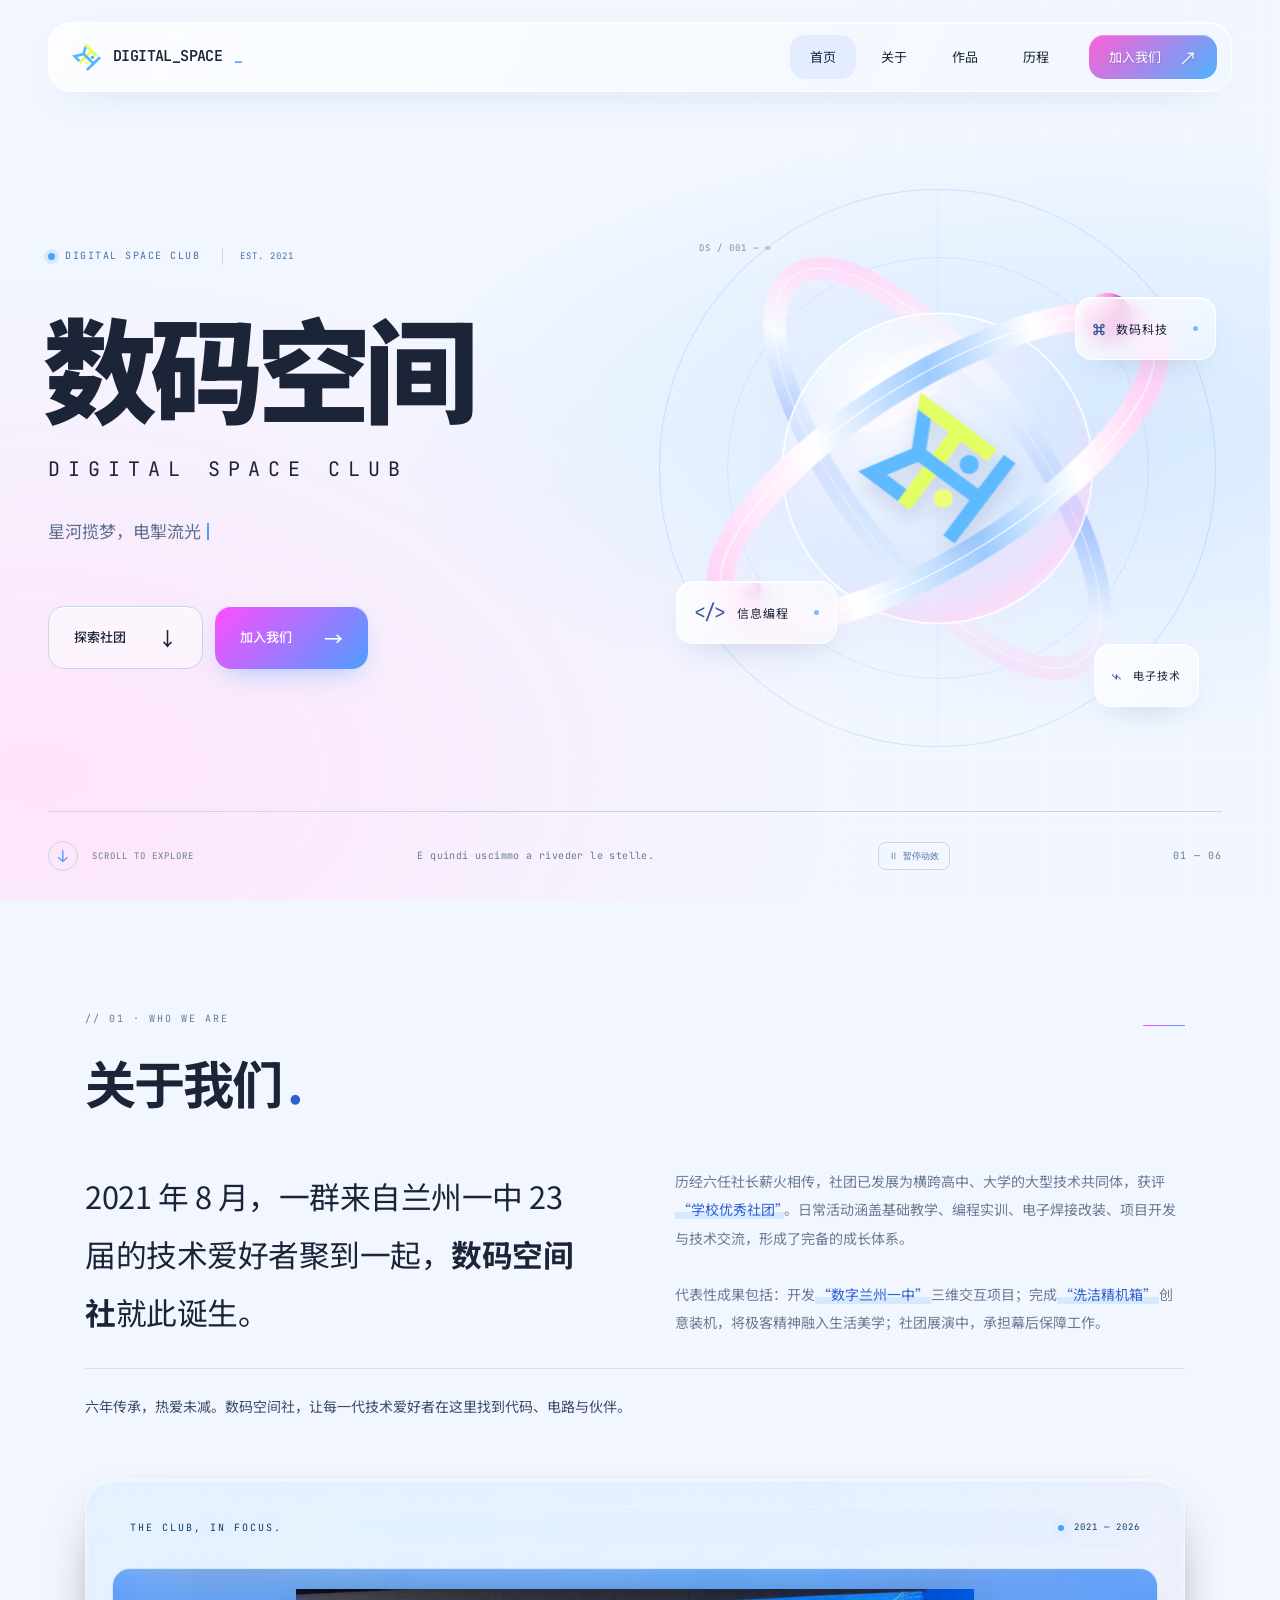
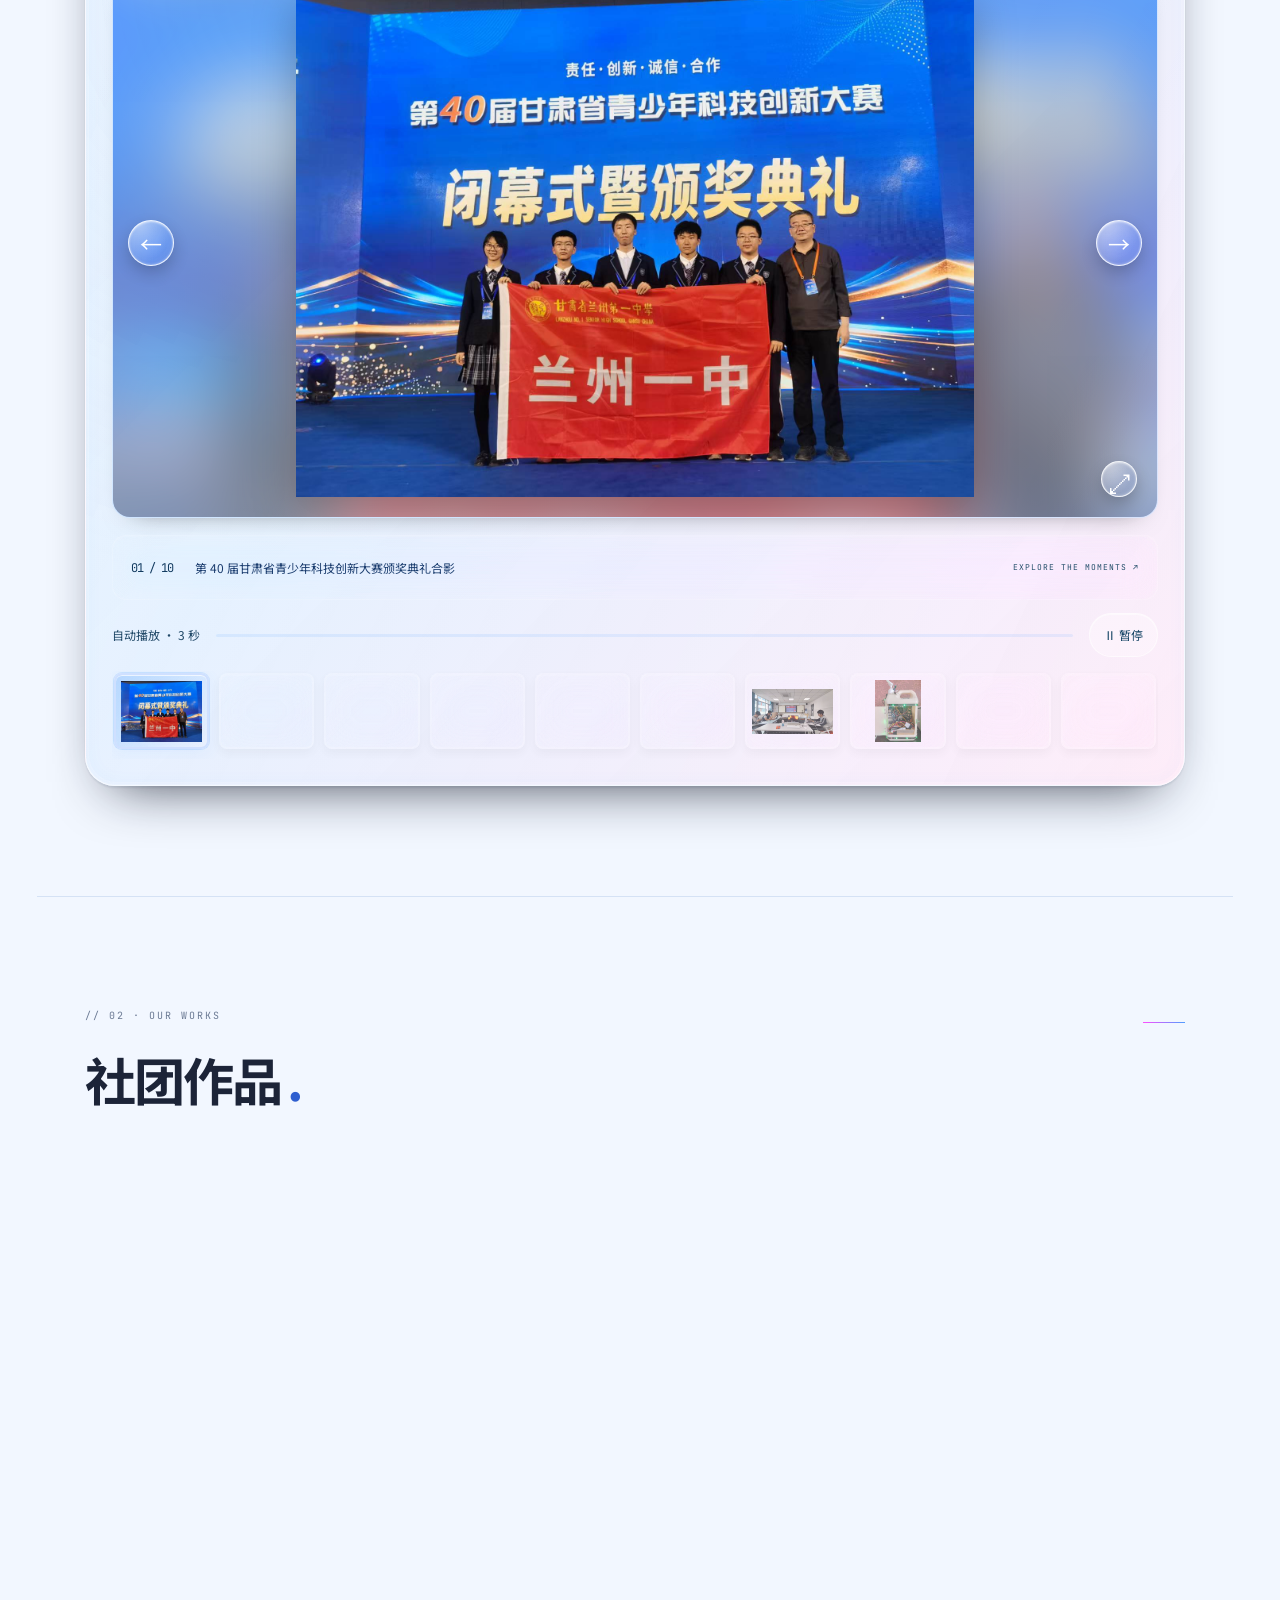
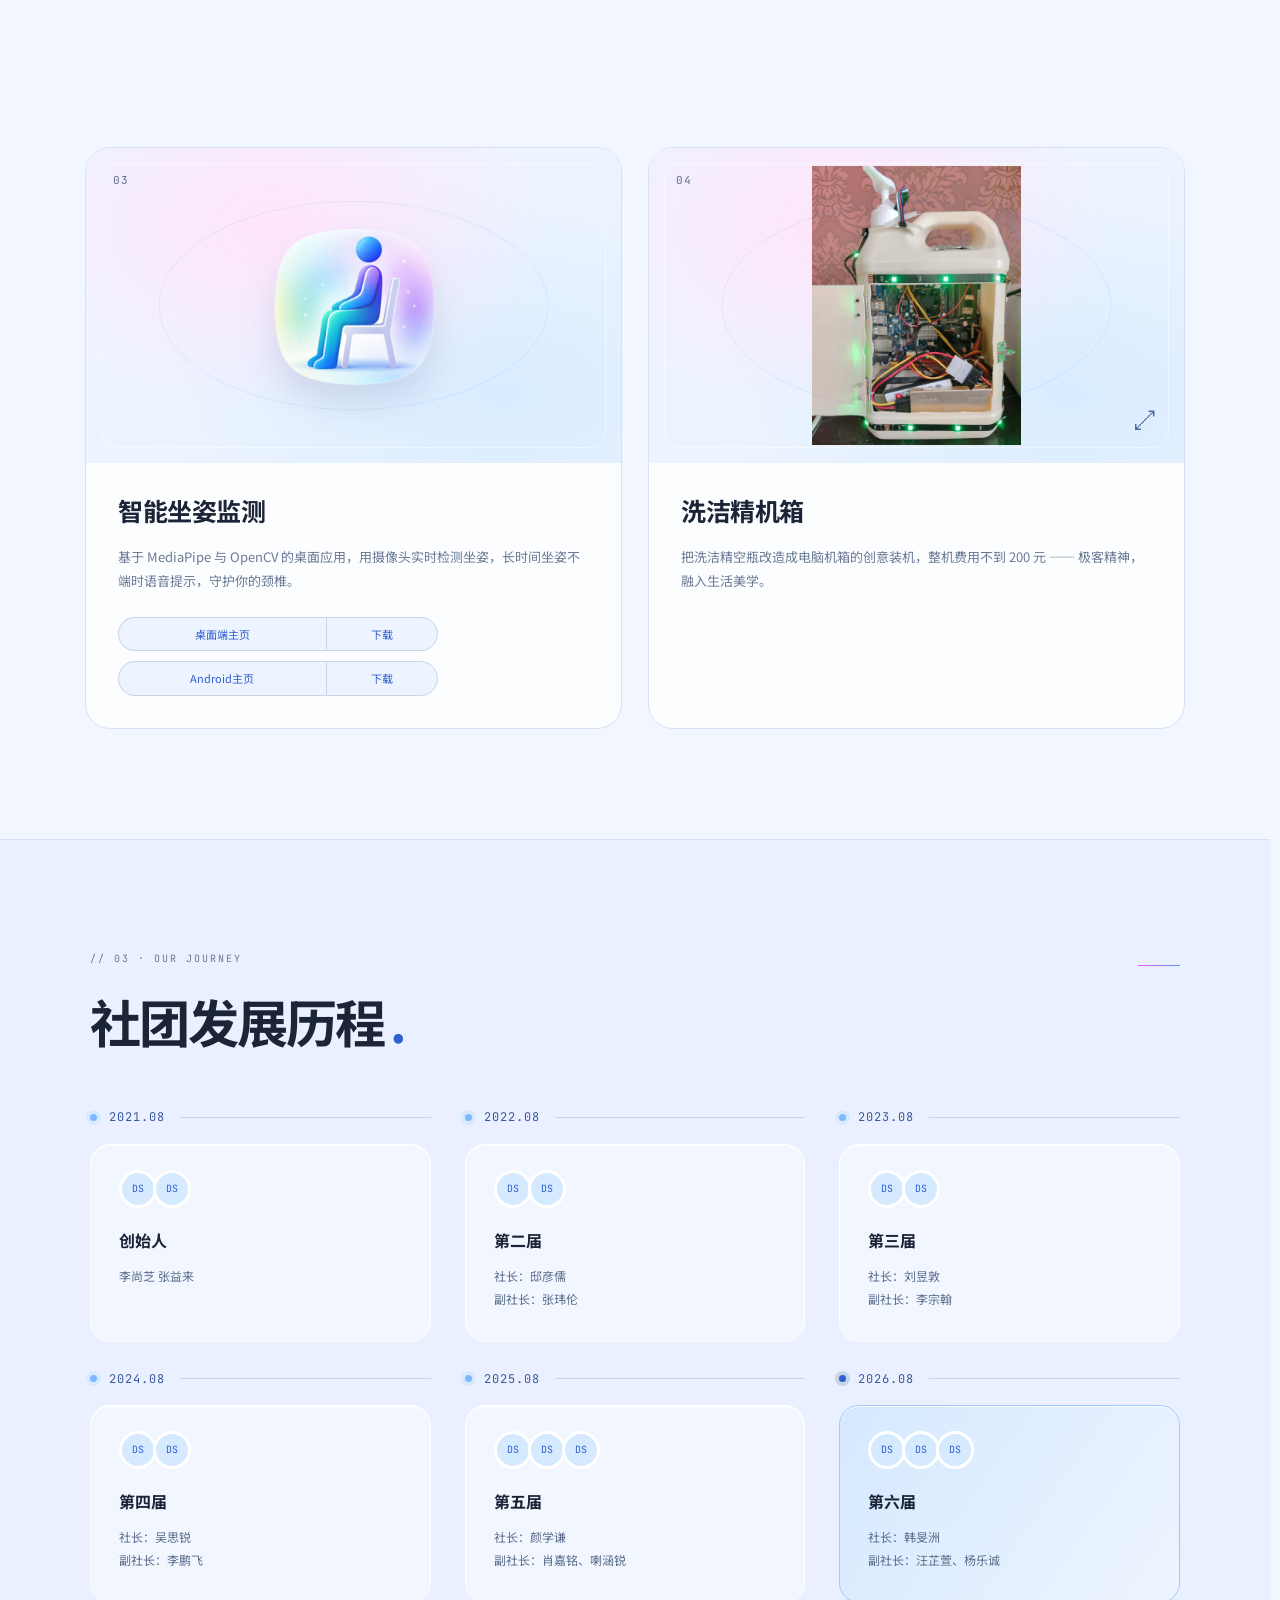
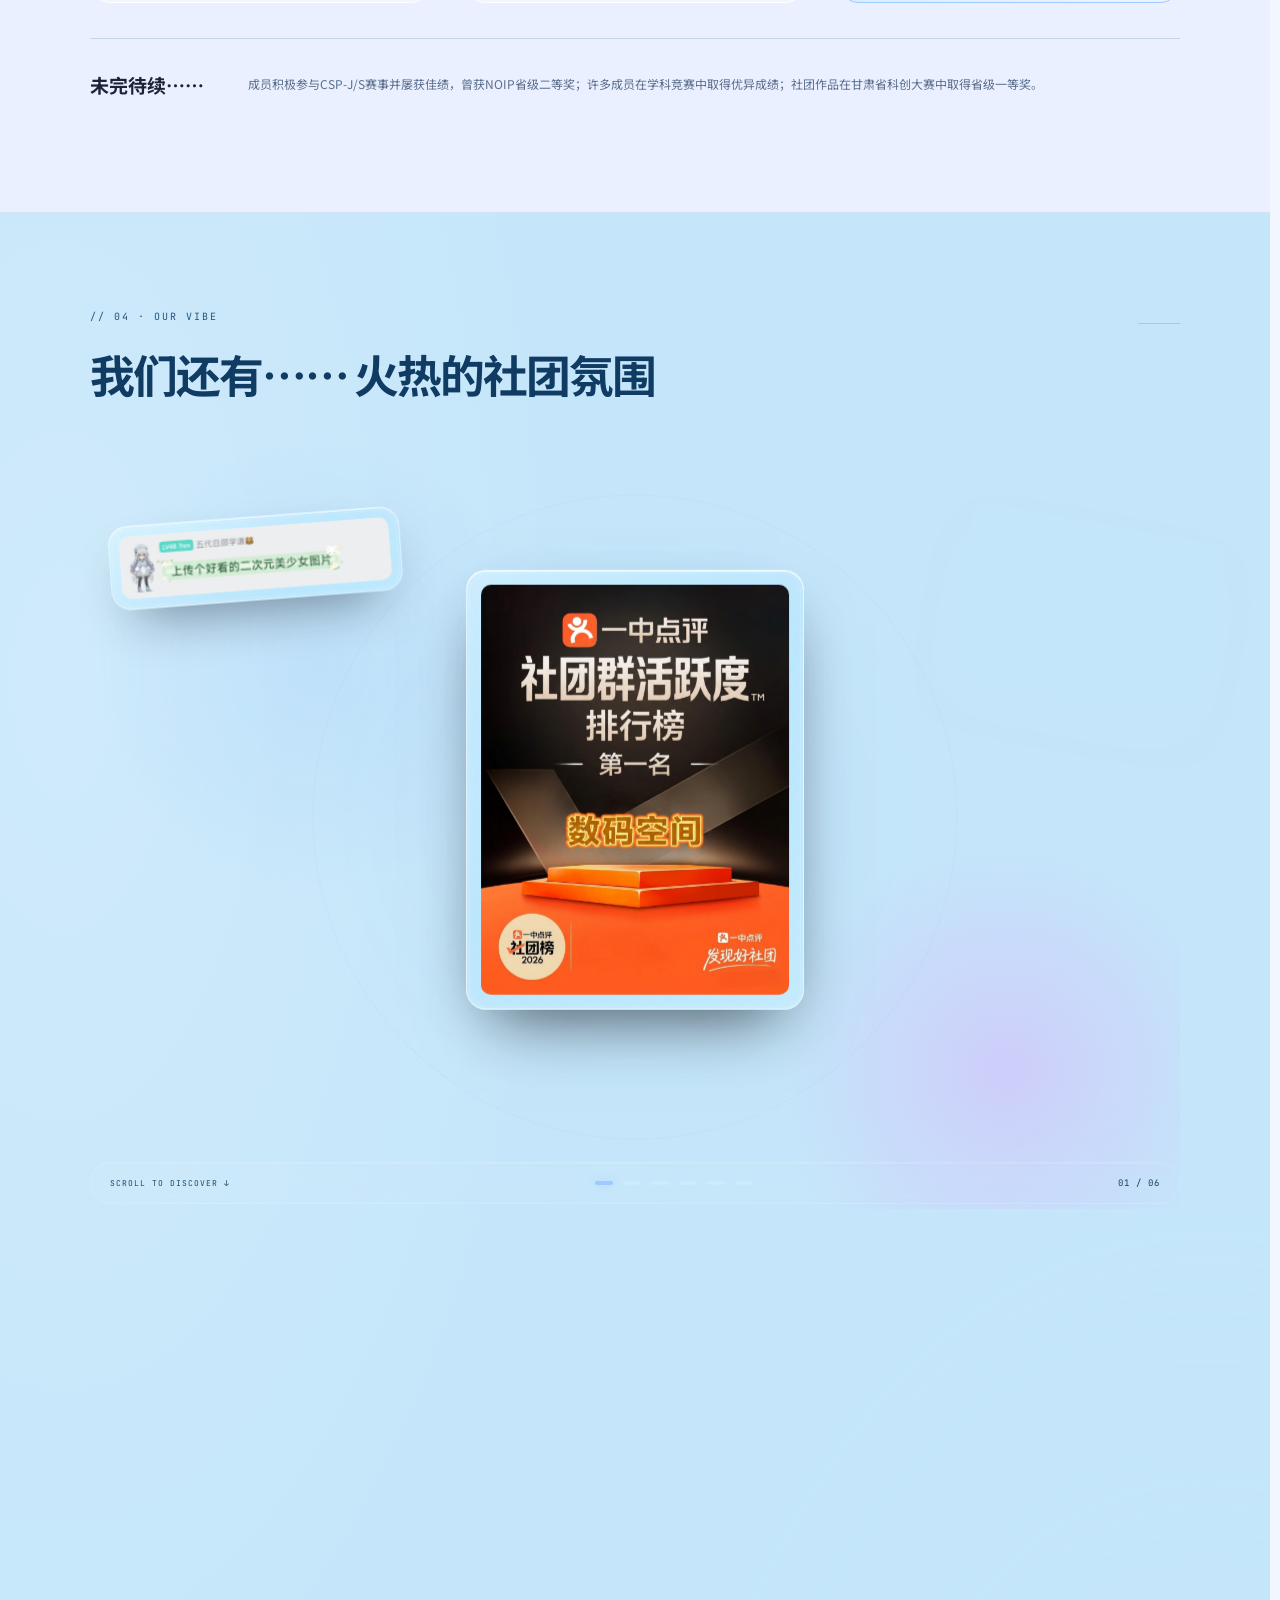
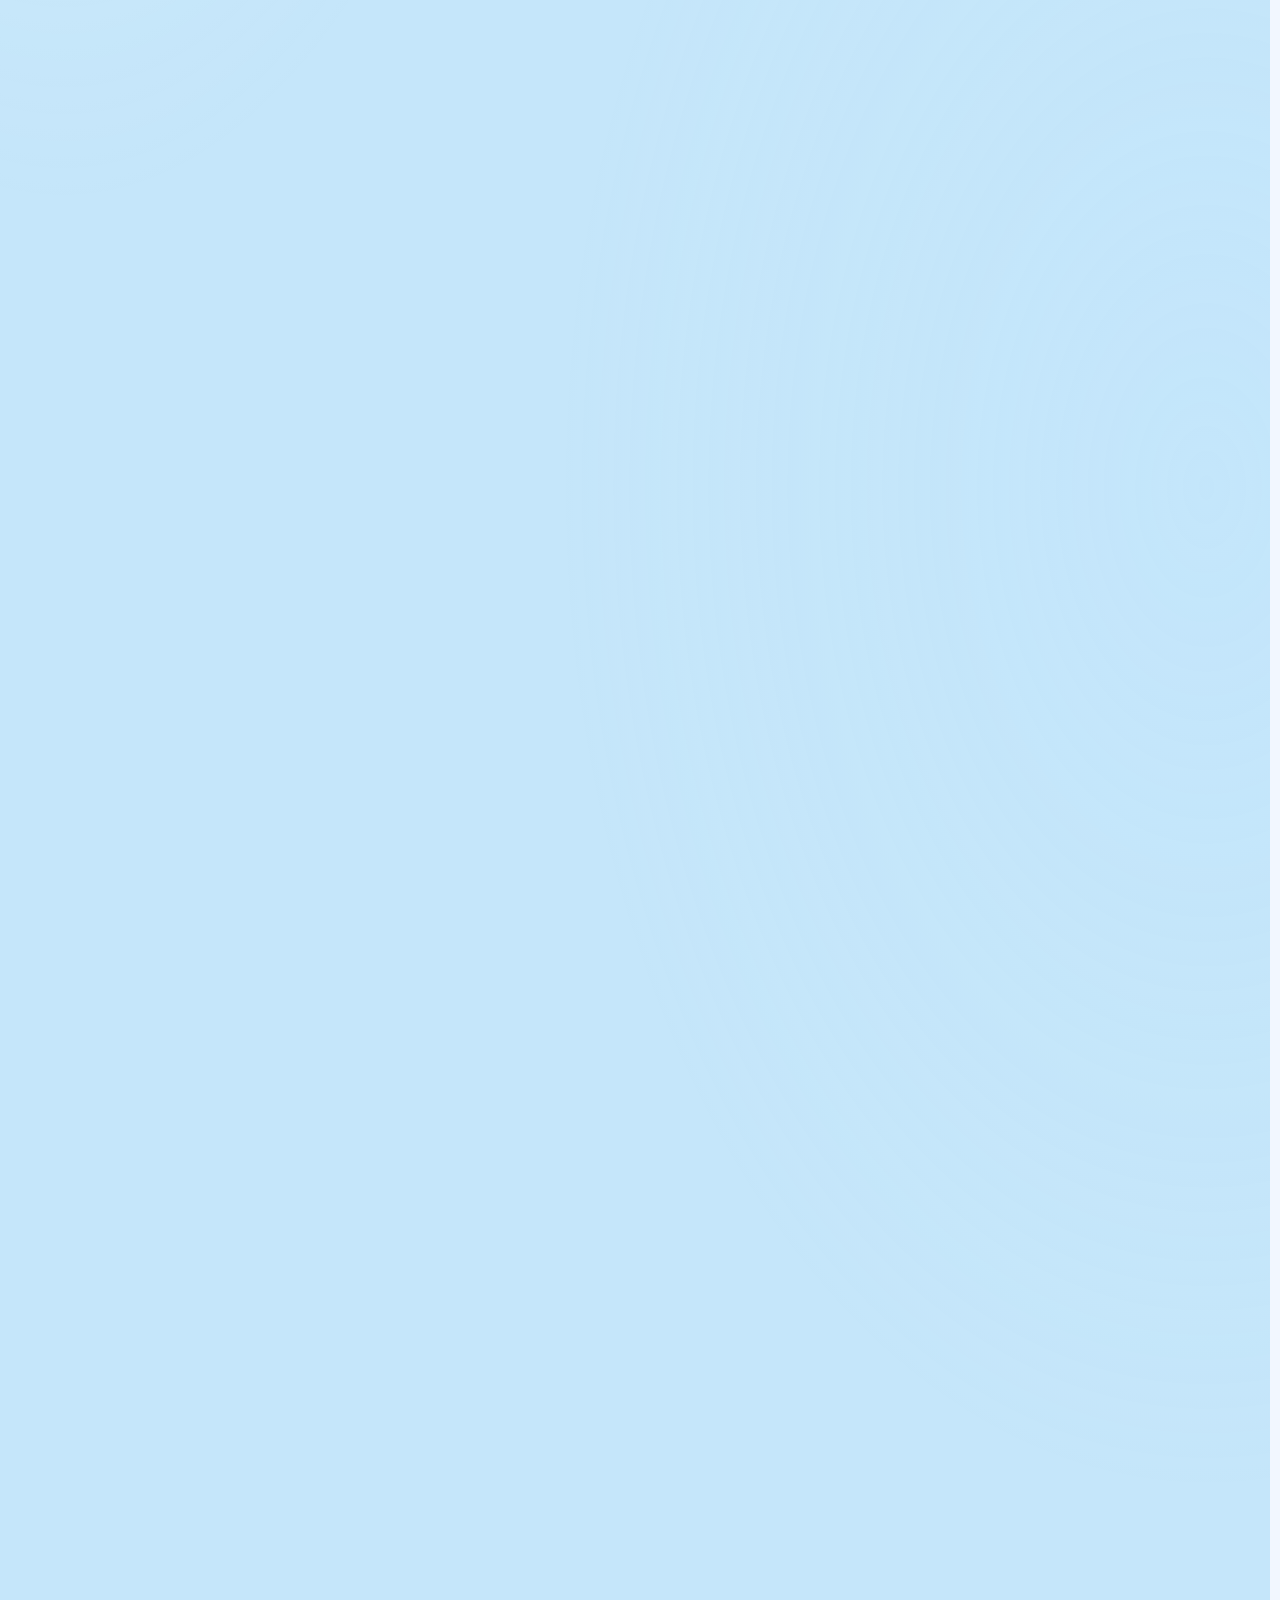
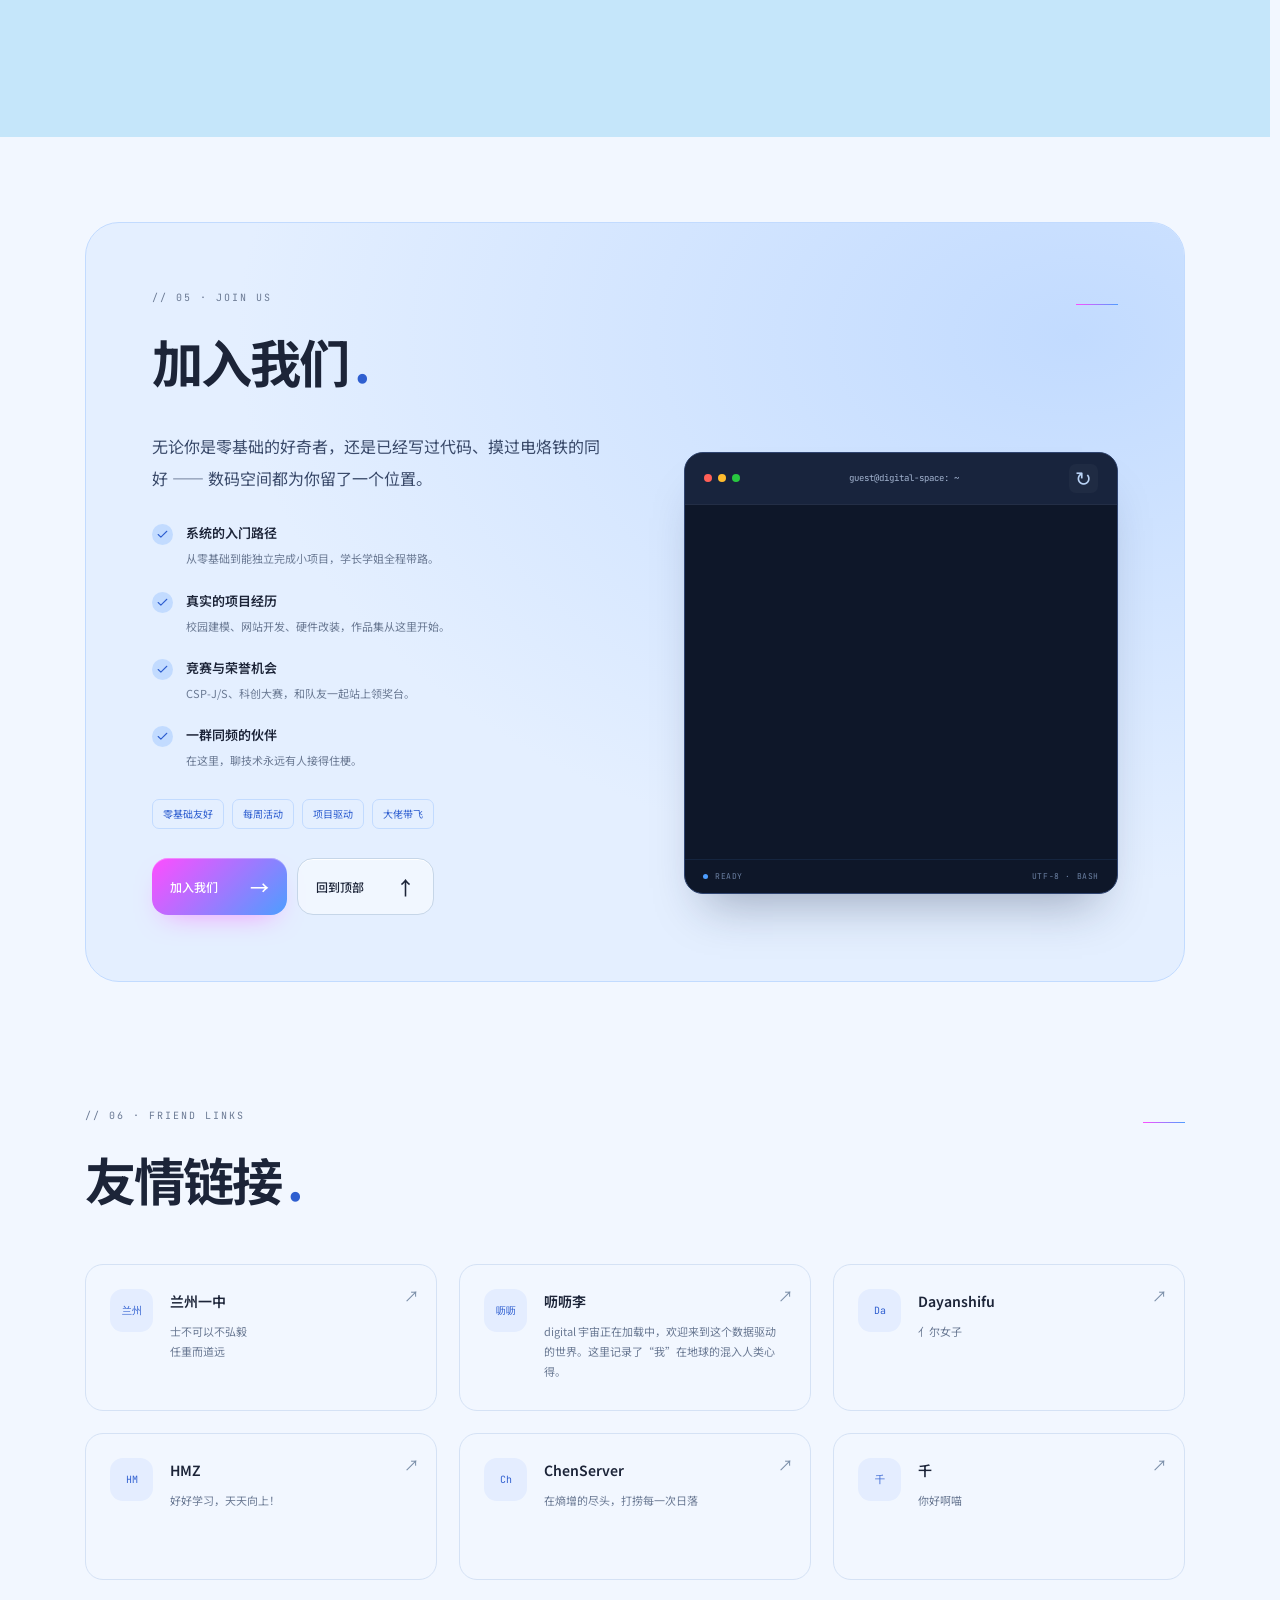
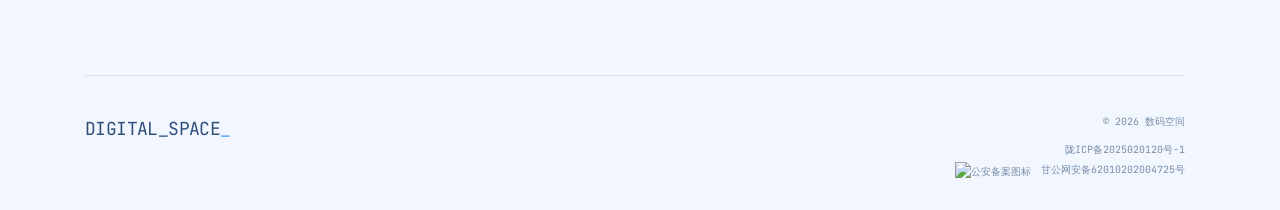
==== commit 20494cdf: "1" ====
--- a/index.html
+++ b/index.html
@@ -5,7 +5,7 @@
 <meta name="viewport" content="width=device-width, initial-scale=1.0" />
 <title>数码空间 DIGITAL SPACE</title>
 <meta name="description" content="E quindi uscimmo a riveder le stelle." />
-<link rel="icon" type="image/png" href="assets/logo.png" />
+<link rel="icon" type="image/png" href="assets/logo.svg" />
 <link rel="preconnect" href="https://fonts.googleapis.com" />
 <link rel="preconnect" href="https://fonts.gstatic.com" crossorigin />
 <link href="https://fonts.googleapis.com/css2?family=JetBrains+Mono:ital,wght@0,400;0,600;0,800;1,400&family=Noto+Sans+SC:wght@400;500;700;900&display=swap" rel="stylesheet" />
@@ -30,7 +30,7 @@
   <div class="boot-halo" aria-hidden="true"></div>
   <div class="boot-top mono"><span><i></i> DIGITAL_SPACE / SYSTEM BOOT</span><button id="skipBoot" type="button">跳过加载 ↗</button></div>
   <div class="boot-scene">
-    <div class="boot-brand"><img src="assets/logo.png" width="44" height="44" alt="" /><span class="mono">DIGITAL<span>SPACE</span></span></div>
+    <div class="boot-brand"><img src="assets/logo.svg" width="44" height="44" alt="" /><span class="mono">DIGITAL<span>SPACE</span></span></div>
     <div class="boot-shell">
       <div class="term-bar boot-titlebar"><span class="term-dot" style="background:#ff5f57"></span><span class="term-dot" style="background:#febc2e"></span><span class="term-dot" style="background:#28c840"></span><span class="term-title mono">guest@digital-space: ~</span><span class="boot-window-label mono">BOOT</span></div>
       <div class="boot-console mono" id="bootLines" aria-hidden="true"></div>
@@ -48,7 +48,7 @@
 
 <!-- ═══════════ Nav ═══════════ -->
 <nav class="nav" id="nav" aria-label="主导航">
-  <a href="#home" class="nav-logo mono"><img src="assets/logo.png" alt="数码空间社 Logo" class="nav-logo-img" width="1170" height="1159" />DIGITAL_SPACE<span class="blink">_</span></a>
+  <a href="#home" class="nav-logo mono"><img src="assets/logo.svg" alt="数码空间社 Logo" class="nav-logo-img" width="1170" height="1159" />DIGITAL_SPACE<span class="blink">_</span></a>
   <div class="nav-links" id="navLinks">
     <a href="#home" class="nav-link active">首页</a>
     <a href="#about" class="nav-link">关于</a>
@@ -95,7 +95,7 @@
           <circle cx="438" cy="139" r="22" fill="url(#smallSphere)"/>
           <circle cx="108" cy="394" r="9" fill="url(#smallSphere)"/>
         </svg>
-        <img src="assets/logo_advanced.png" alt="数码空间社 LOGO" class="hero-logo-img" fetchpriority="high" width="180" height="180" />
+        <img src="assets/logo.svg" alt="数码空间社 LOGO" class="hero-logo-img" fetchpriority="high" width="180" height="180" />
       </div>
       <span class="orbit-label label-tech"><span class="label-icon">⌘</span>数码科技<span class="label-dot"></span></span>
       <span class="orbit-label label-code"><span class="label-icon">&lt;/&gt;</span>信息编程<span class="label-dot"></span></span>
@@ -166,7 +166,7 @@
       <article class="card work-card" data-tilt>
         <span class="card-idx mono">01</span>
         <div class="work-media">
-          <img src="assets/work-digitallzyz.png" alt="“数字兰州一中”项目标志" loading="lazy" decoding="async" width="1929" height="1903" />
+          <img src="assets/logo.svg" alt="“数字兰州一中”项目标志" loading="lazy" decoding="async" width="1929" height="1903" />
           <span class="work-badge mono">2026 甘肃省科创大赛一等奖</span>
         </div>
         <div class="work-body">
--- a/style.css
+++ b/style.css
@@ -17,6 +17,7 @@
 * {
   box-sizing:border-box
 }
+
 html {
   scroll-behavior:smooth;
   scroll-padding-top:110px
@@ -146,6 +147,7 @@
   background:#e4edff;
   color:var(--ink)
 }
+
 .nav-link:not(.nav-cta):hover {
   background:#e9efff
 }
@@ -2149,4 +2151,4 @@
 }
 ::-webkit-scrollbar-corner {
   background: #eef4ff;
-}+}
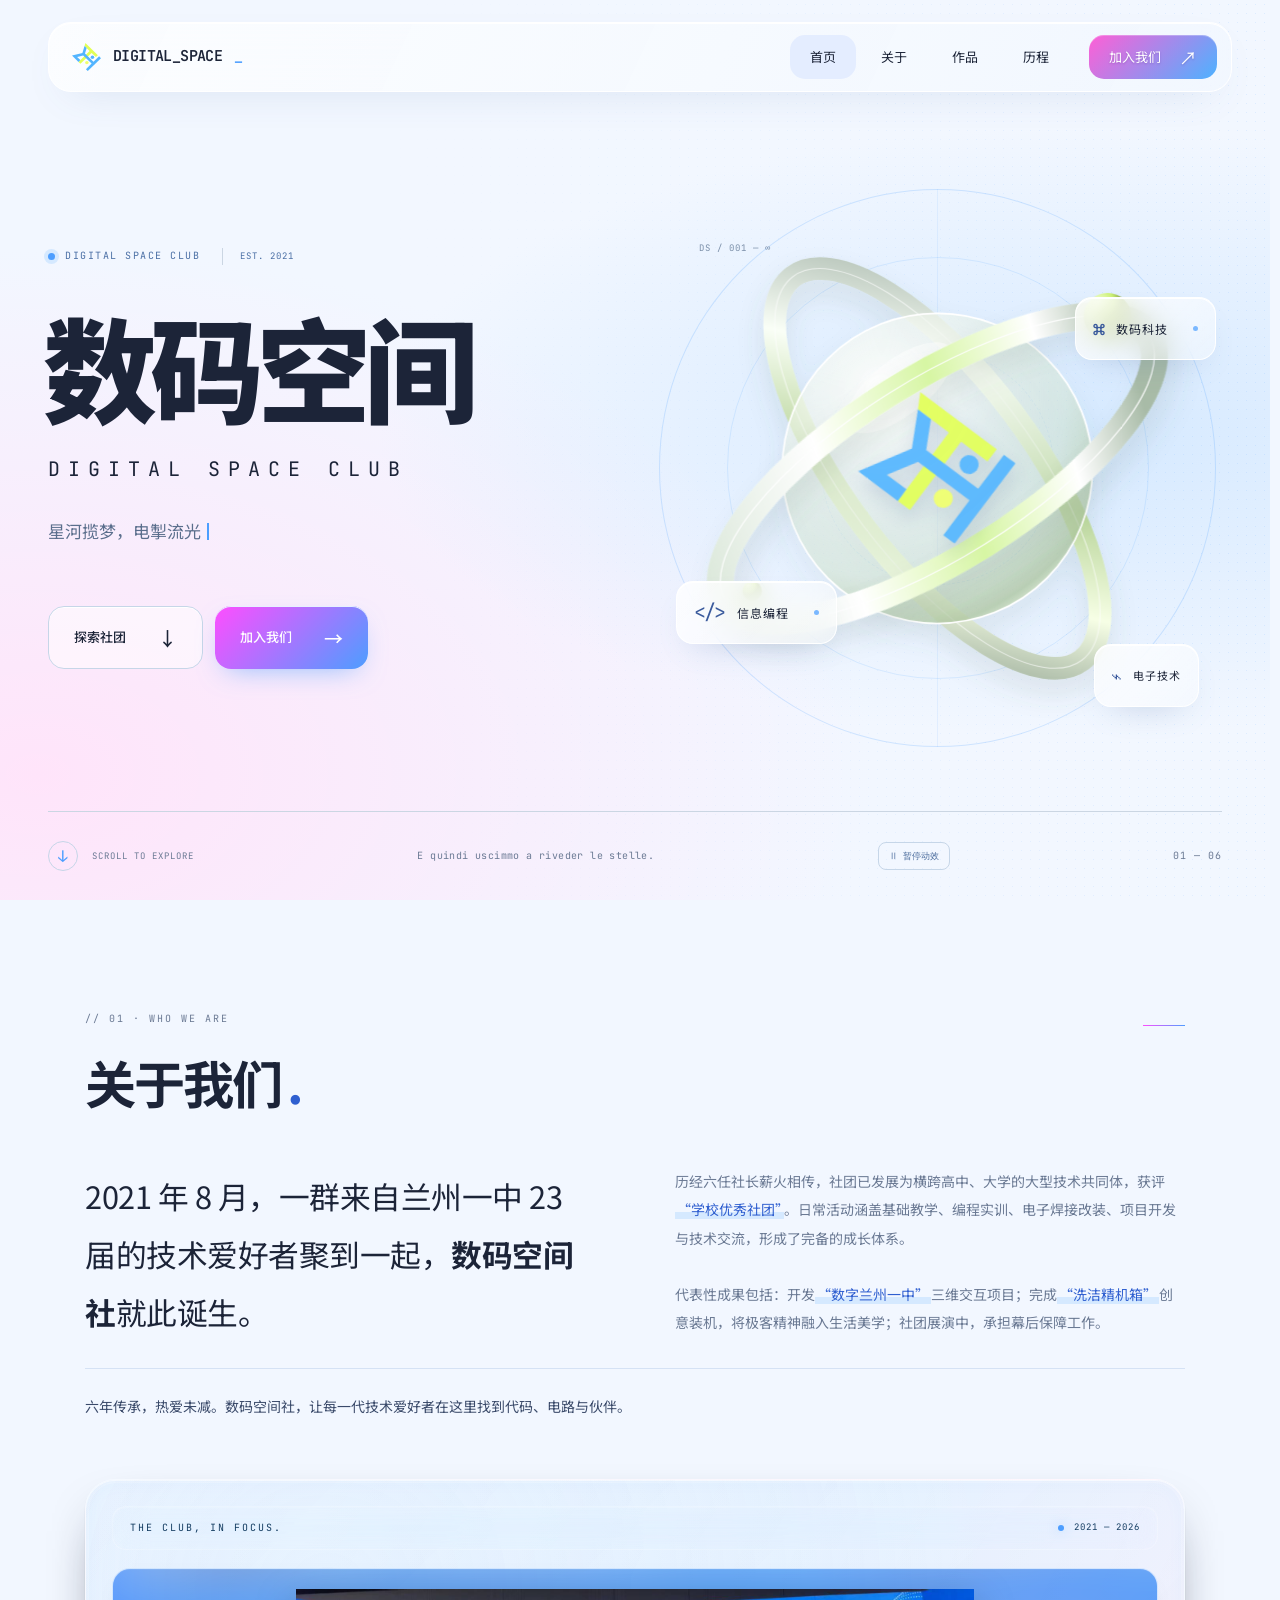
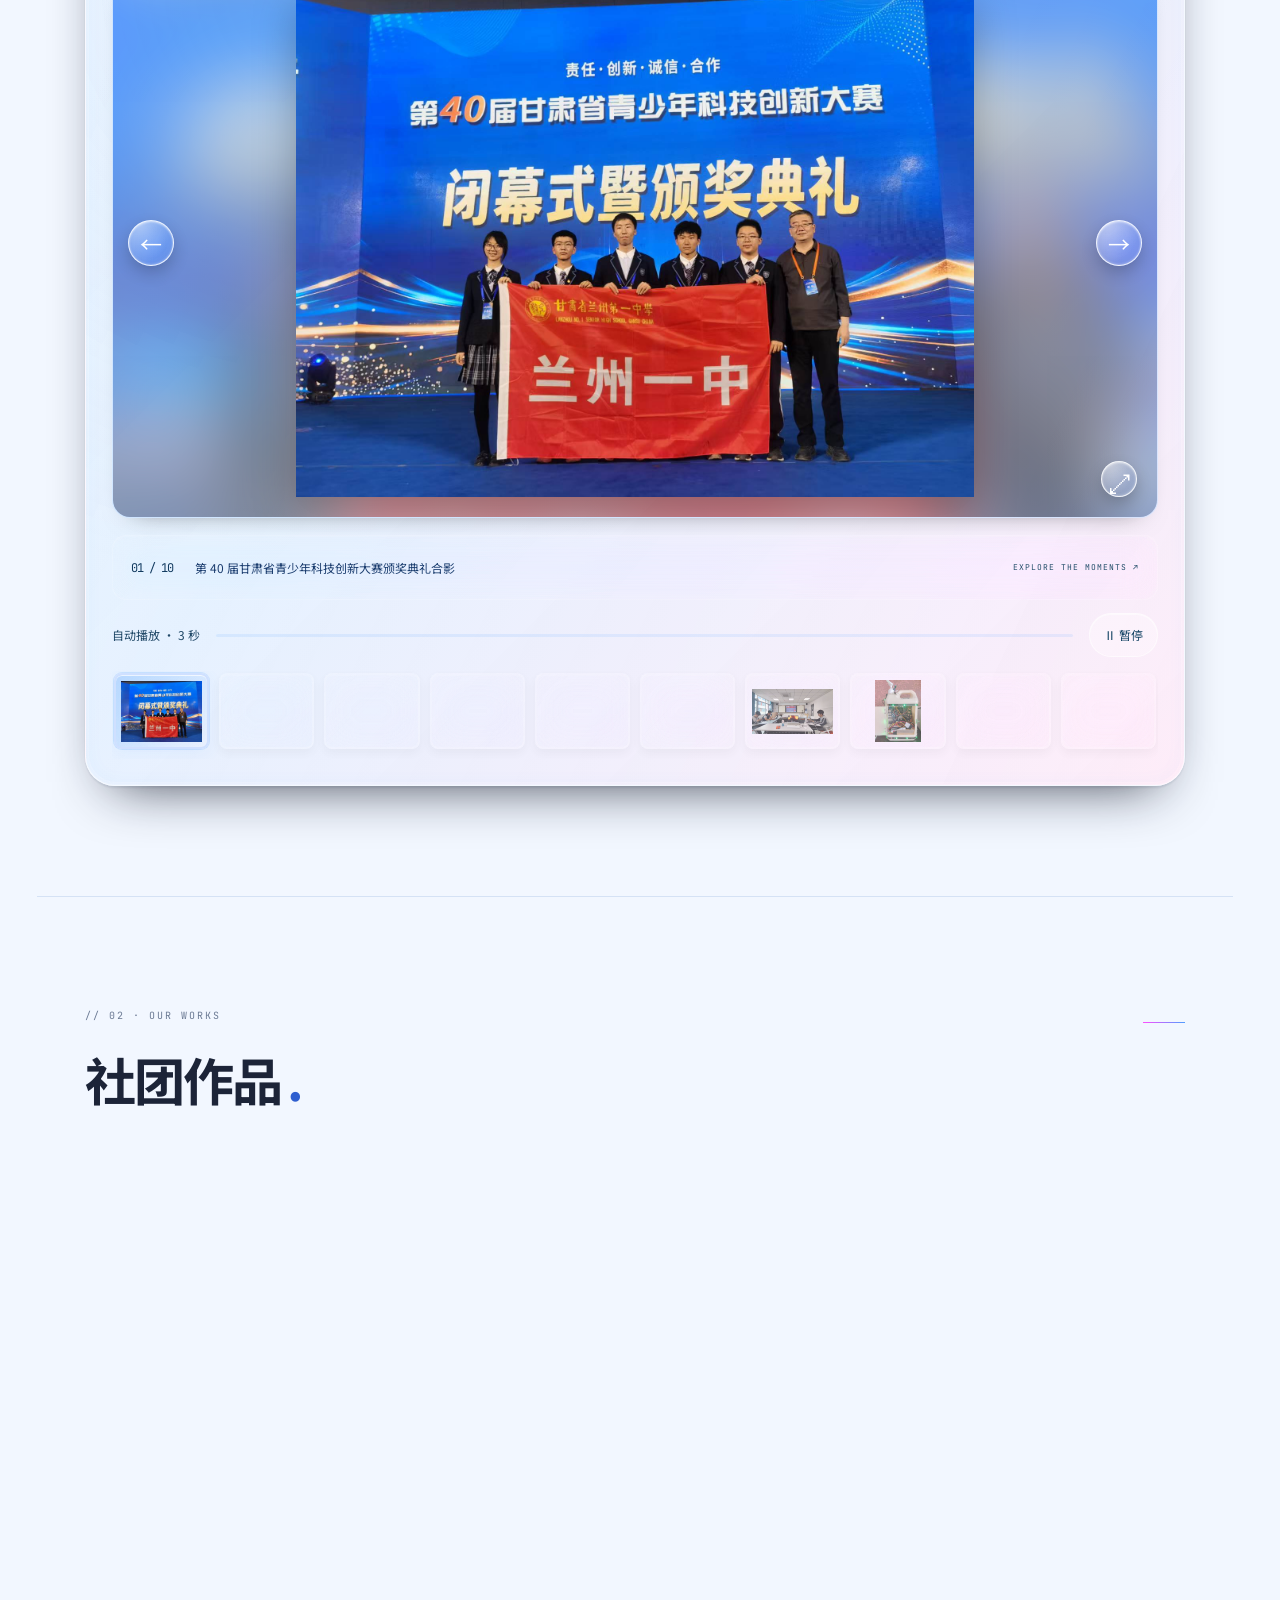
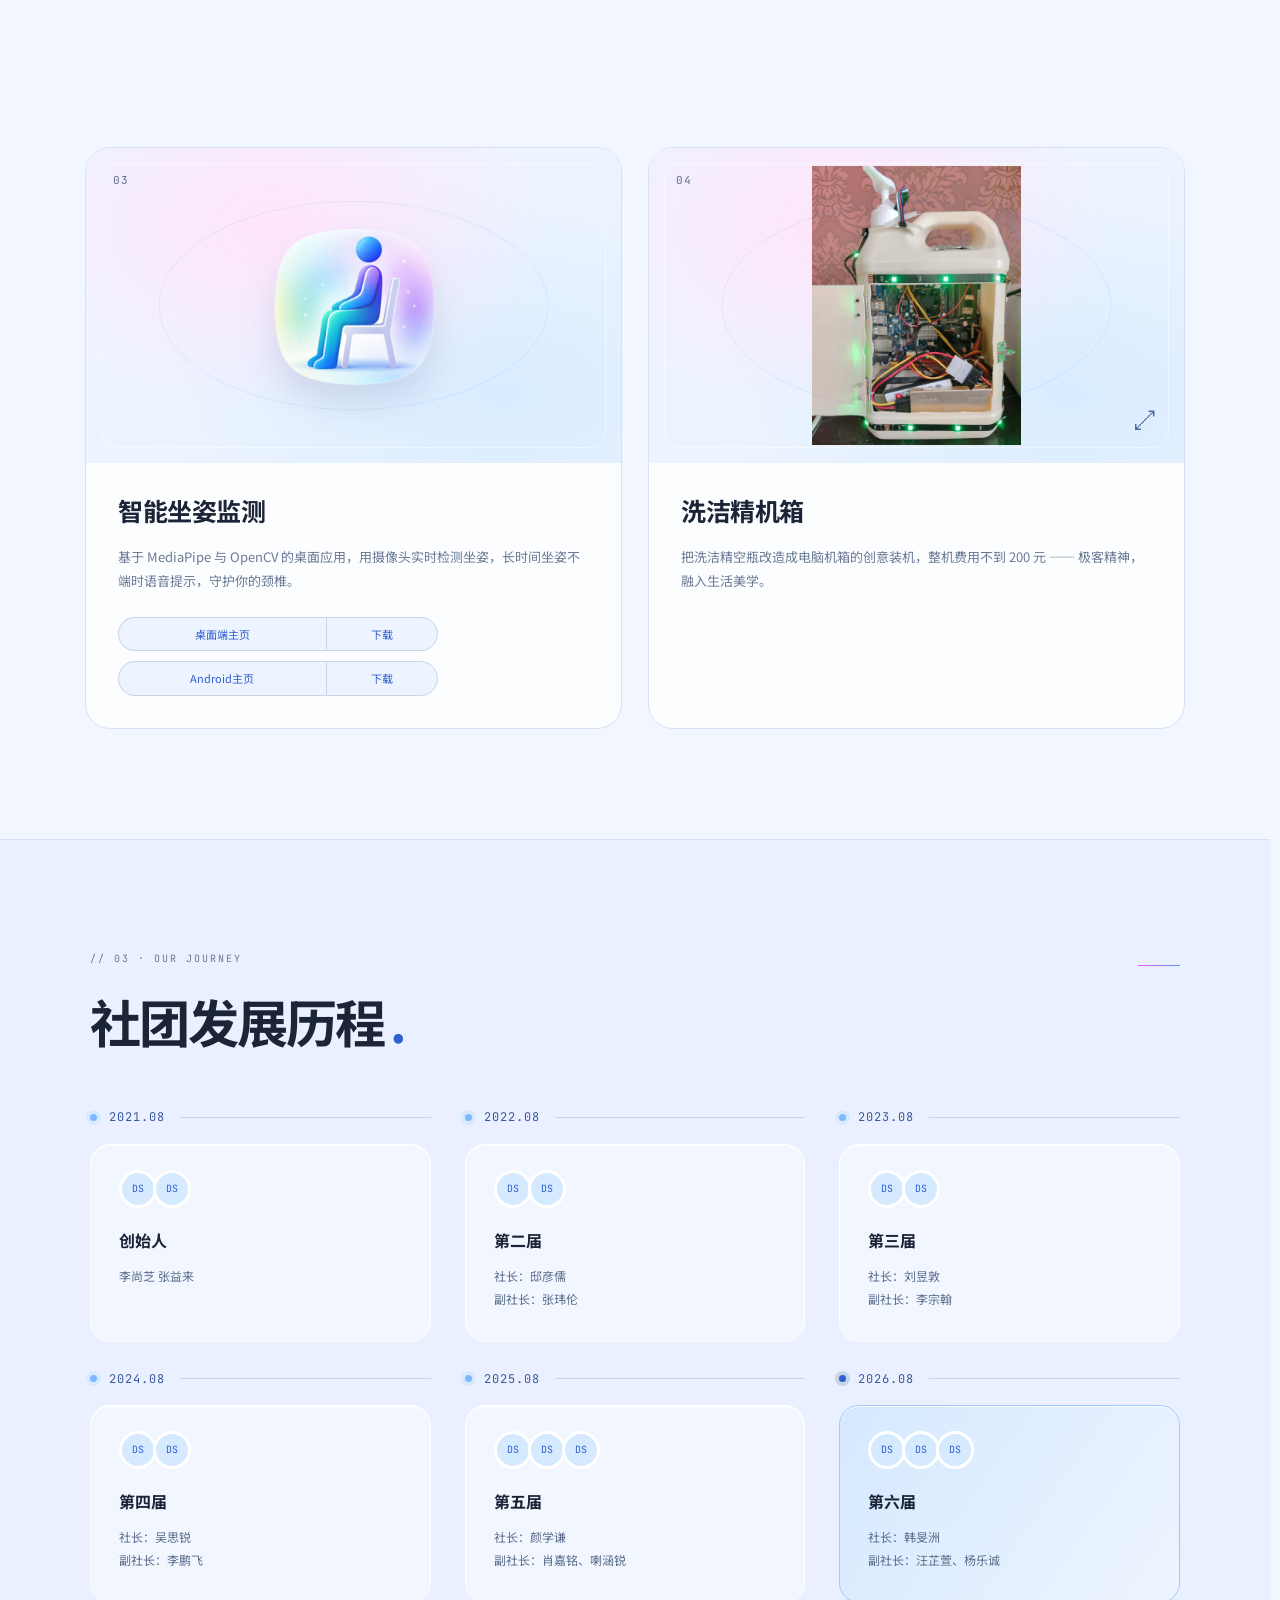
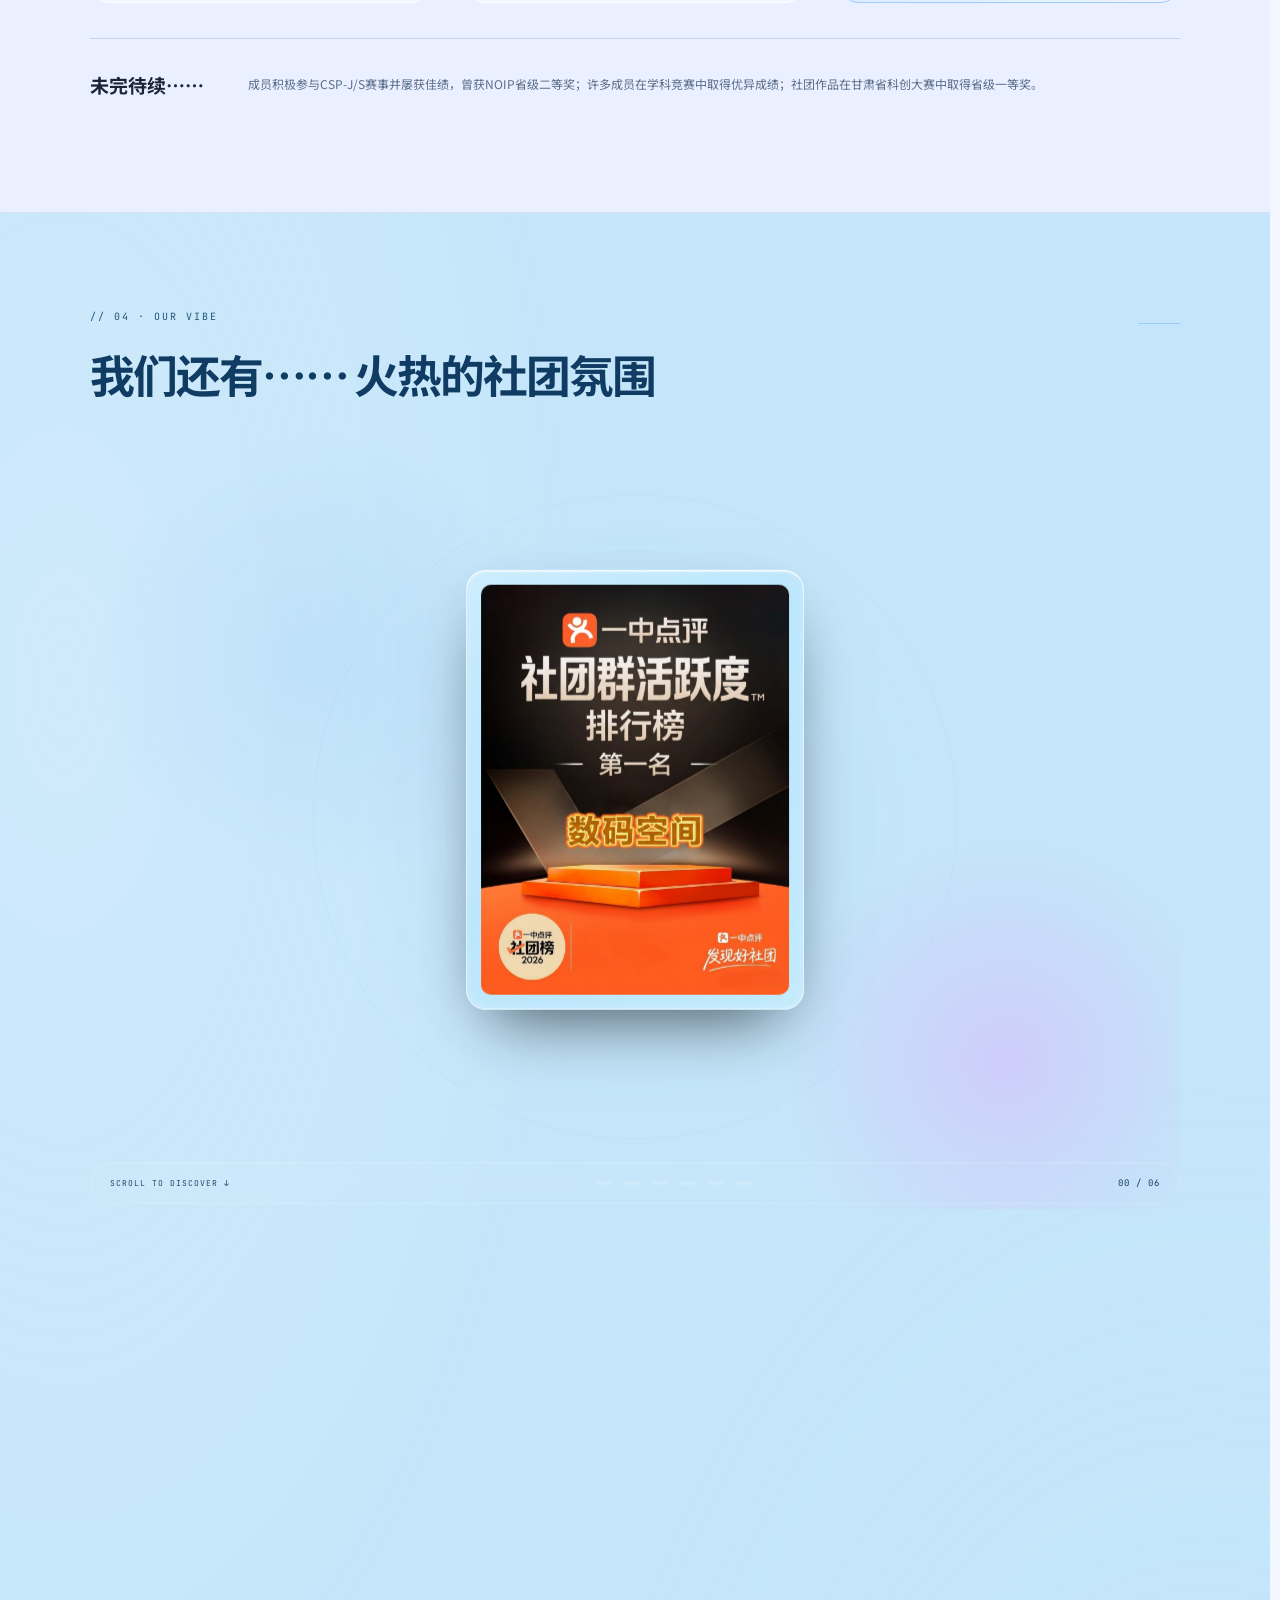
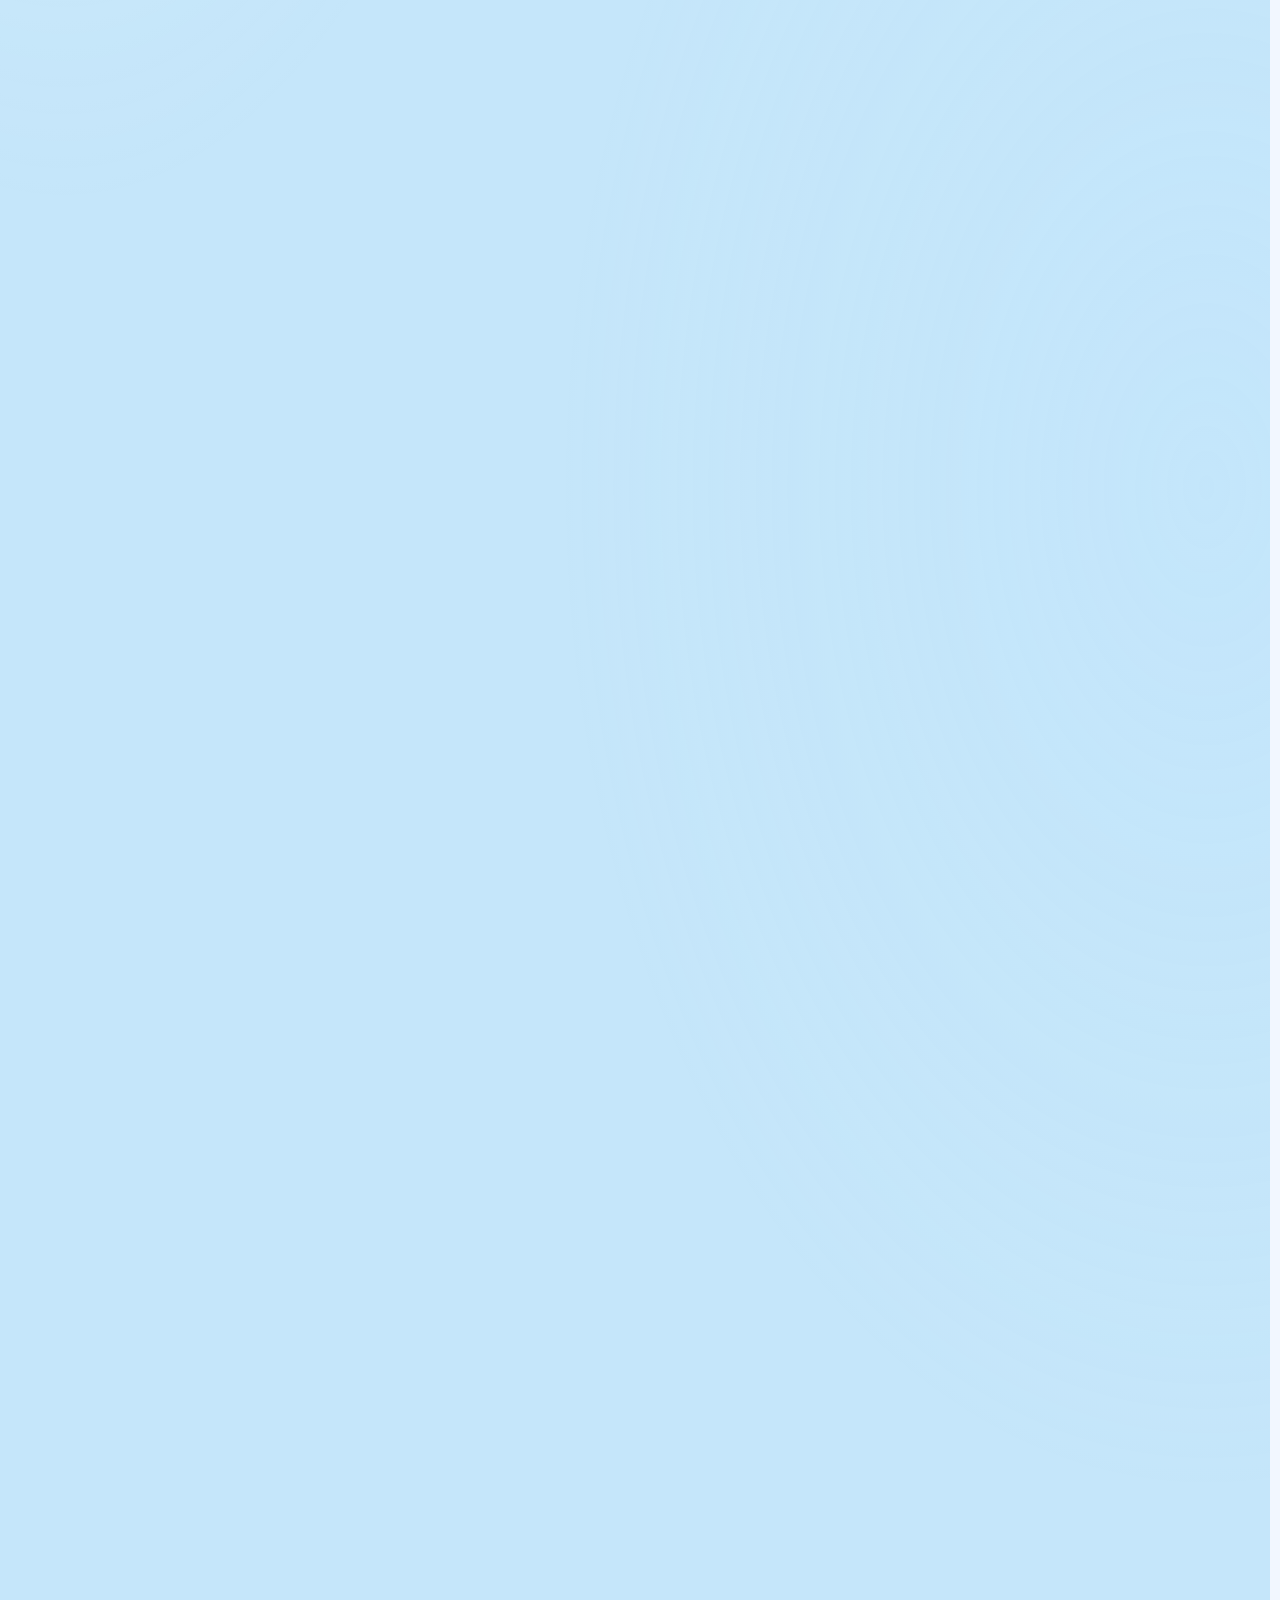
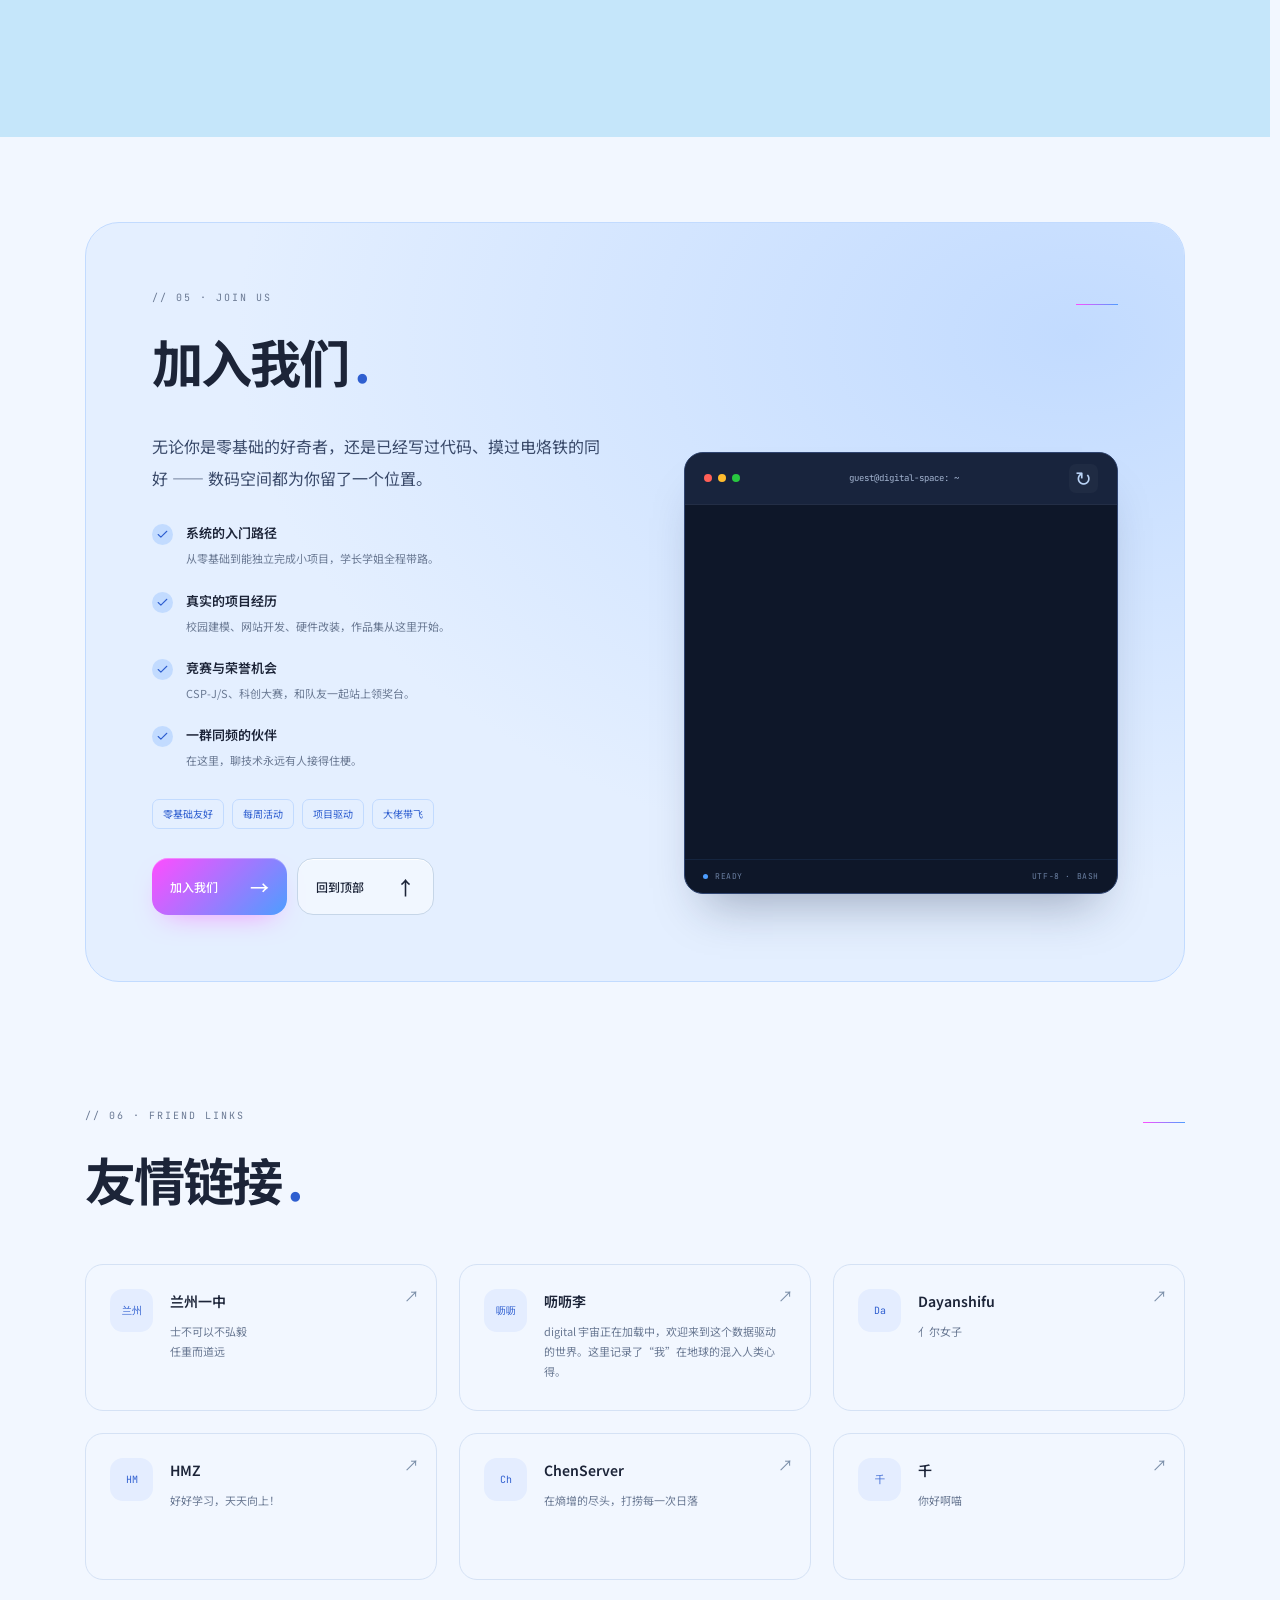
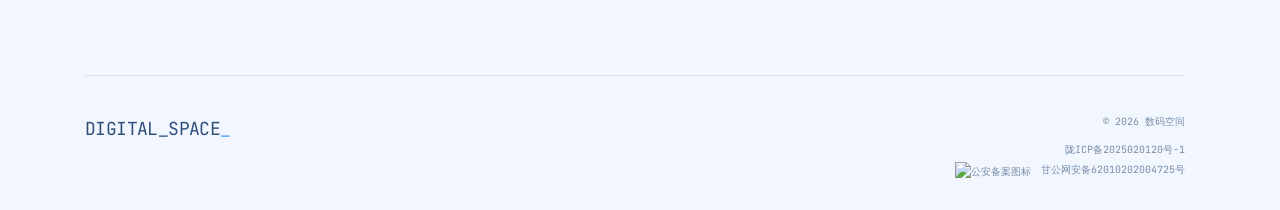
==== commit b3133b39: "1" ====
--- a/index.html
+++ b/index.html
@@ -78,11 +78,11 @@
       <div class="orbital-sculpture" aria-hidden="true">
         <svg class="orbital-svg" viewBox="0 0 560 560" fill="none">
           <defs>
-            <linearGradient id="orbitMetal" x1="90" y1="80" x2="420" y2="460" gradientUnits="userSpaceOnUse"><stop stop-color="#ffffff"/><stop offset=".18" stop-color="#ffd4f7"/><stop offset=".36" stop-color="#f7faff"/><stop offset=".57" stop-color="#9ec0ff"/><stop offset=".76" stop-color="#eaf3ff"/><stop offset="1" stop-color="#ffd4f7"/></linearGradient>
-            <linearGradient id="orbitLight" x1="60" y1="200" x2="480" y2="310" gradientUnits="userSpaceOnUse"><stop stop-color="#ffd4f7"/><stop offset=".3" stop-color="#ffffff"/><stop offset=".58" stop-color="#9ecbff"/><stop offset=".82" stop-color="#ffffff"/><stop offset="1" stop-color="#ffd4f7"/></linearGradient>
-            <radialGradient id="glassSphere" cx=".32" cy=".25" r=".85"><stop stop-color="#ffffff" stop-opacity=".96"/><stop offset=".36" stop-color="#f0f6ff" stop-opacity=".6"/><stop offset=".7" stop-color="#d5e6ff" stop-opacity=".46"/><stop offset=".92" stop-color="#ffd4f7" stop-opacity=".72"/><stop offset="1" stop-color="#f5faff"/></radialGradient>
-            <radialGradient id="smallSphere" cx=".3" cy=".2"><stop stop-color="#ffe0f8"/><stop offset=".65" stop-color="#ff8adf"/><stop offset="1" stop-color="#c93ab8"/></radialGradient>
-            <filter id="orbitShadow" x="-50%" y="-50%" width="200%" height="200%"><feDropShadow dx="0" dy="14" stdDeviation="12" flood-color="#ffd4f7" flood-opacity=".13"/></filter>
+            <linearGradient id="orbitMetal" x1="90" y1="80" x2="420" y2="460" gradientUnits="userSpaceOnUse"><stop stop-color="#ffffff"/><stop offset=".18" stop-color="#b4c2b7"/><stop offset=".36" stop-color="#fafff7"/><stop offset=".57" stop-color="#b9d59a"/><stop offset=".76" stop-color="#f7ffe6"/><stop offset="1" stop-color="#74897a"/></linearGradient>
+            <linearGradient id="orbitLight" x1="60" y1="200" x2="480" y2="310" gradientUnits="userSpaceOnUse"><stop stop-color="#dde9dc"/><stop offset=".3" stop-color="#ffffff"/><stop offset=".58" stop-color="#d7f6a4"/><stop offset=".82" stop-color="#ffffff"/><stop offset="1" stop-color="#a8bba7"/></linearGradient>
+            <radialGradient id="glassSphere" cx=".32" cy=".25" r=".85"><stop stop-color="#ffffff" stop-opacity=".96"/><stop offset=".36" stop-color="#f0f6ed" stop-opacity=".6"/><stop offset=".7" stop-color="#d5e6cd" stop-opacity=".46"/><stop offset=".92" stop-color="#abc49c" stop-opacity=".72"/><stop offset="1" stop-color="#f5fff0"/></radialGradient>
+            <radialGradient id="smallSphere" cx=".3" cy=".2"><stop stop-color="#f3ffd6"/><stop offset=".65" stop-color="#ccf175"/><stop offset="1" stop-color="#8ea94e"/></radialGradient>
+            <filter id="orbitShadow" x="-50%" y="-50%" width="200%" height="200%"><feDropShadow dx="0" dy="14" stdDeviation="12" flood-color="#536f55" flood-opacity=".13"/></filter>
           </defs>
           <g filter="url(#orbitShadow)">
             <ellipse cx="280" cy="280" rx="223" ry="87" transform="rotate(53 280 280)" stroke="url(#orbitMetal)" stroke-width="21"/>
@@ -508,7 +508,7 @@
     </div>
     <div class="reveal" style="--d:.4s">
       <a class="card friend-card" href="https://hello.1zdigital.space/qian" target="_blank" rel="noopener">
-        <img class="friend-avatar" src="https://cdn-community.bcmcdn.com/47/community/SeeEMwjBt0GTWUnU4jgapv2vbVa0hV2iSRWPKFR4eB2e.jpg?" alt="千" loading="lazy" decoding="async" />
+        <img class="friend-avatar" src="https://cdn-community.bcmcdn.com/47/community/SeeEMwjBt0GTWUnU4jgapv2vbVa0hV2iSRWPKFR4eB2e.jpg" alt="千" loading="lazy" decoding="async" />
         <div class="friend-meta">
           <h3>千</h3>
           <p>你好啊喵</p>
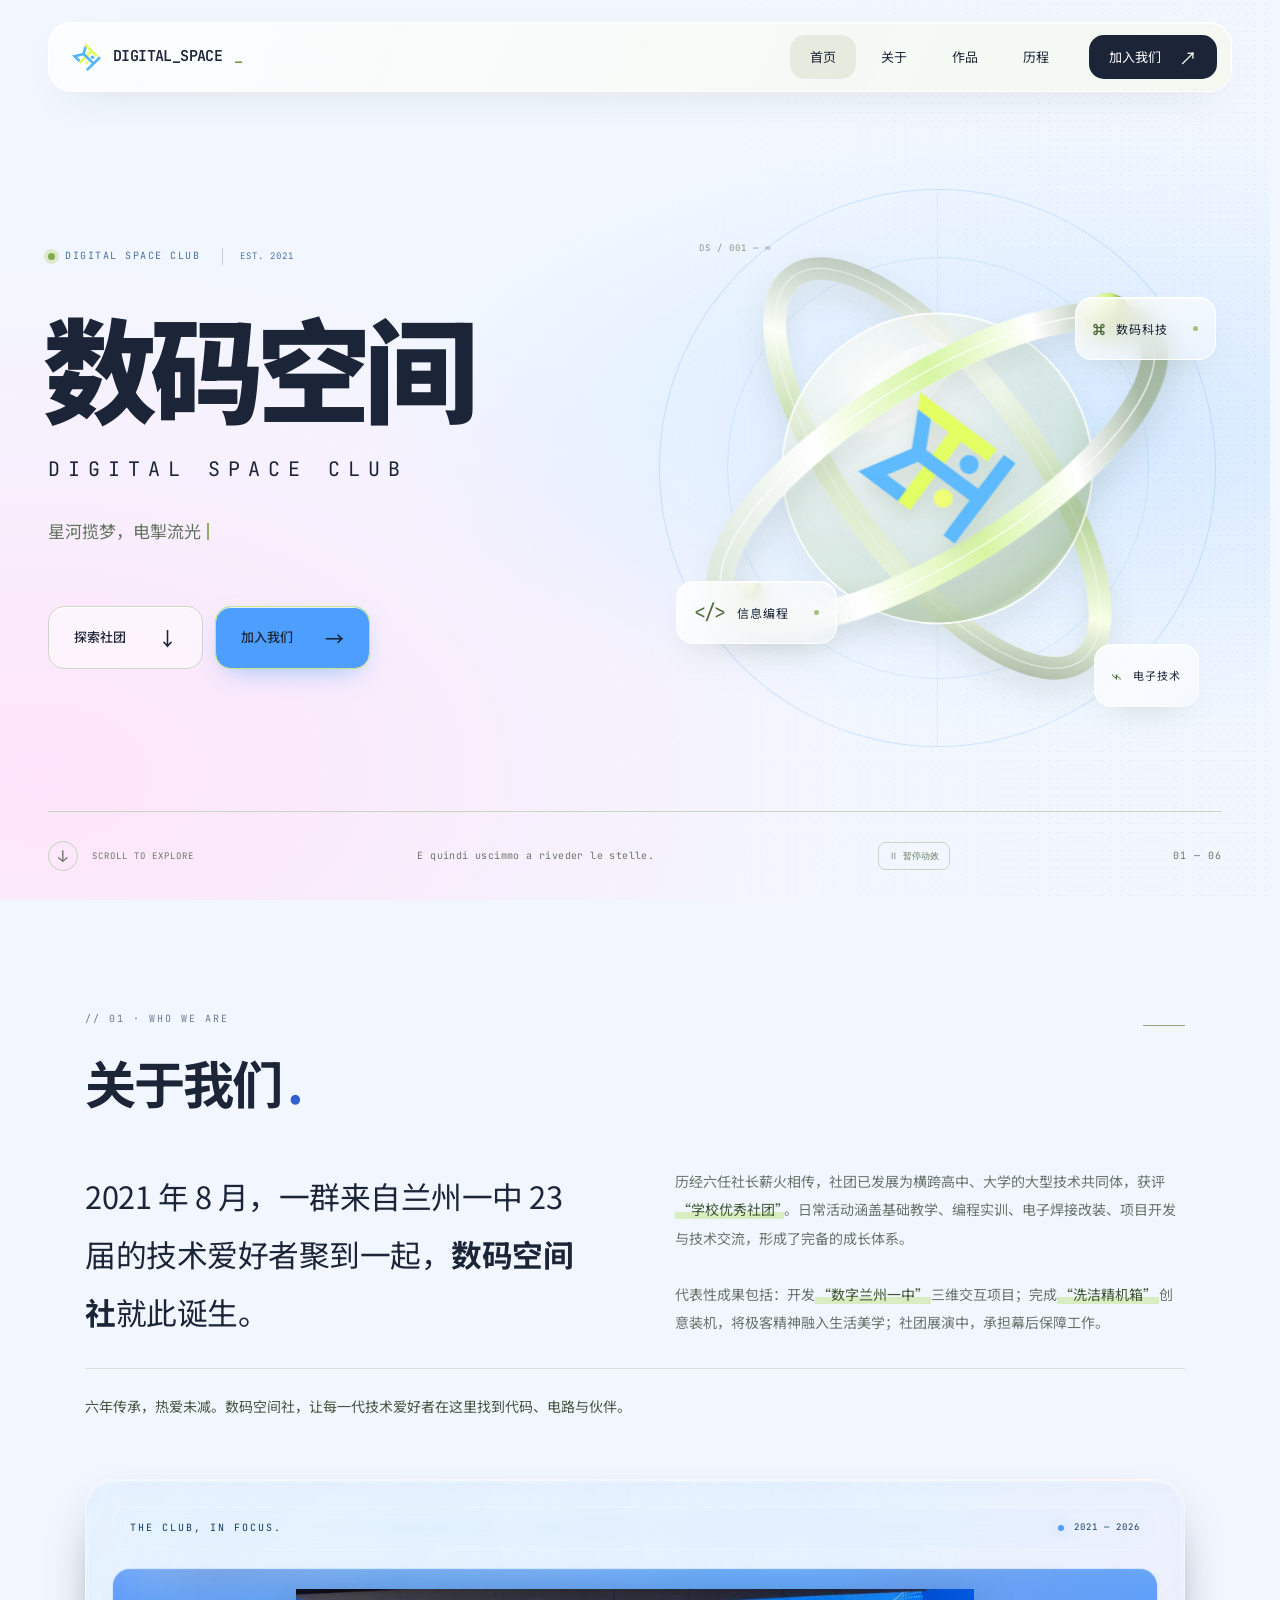
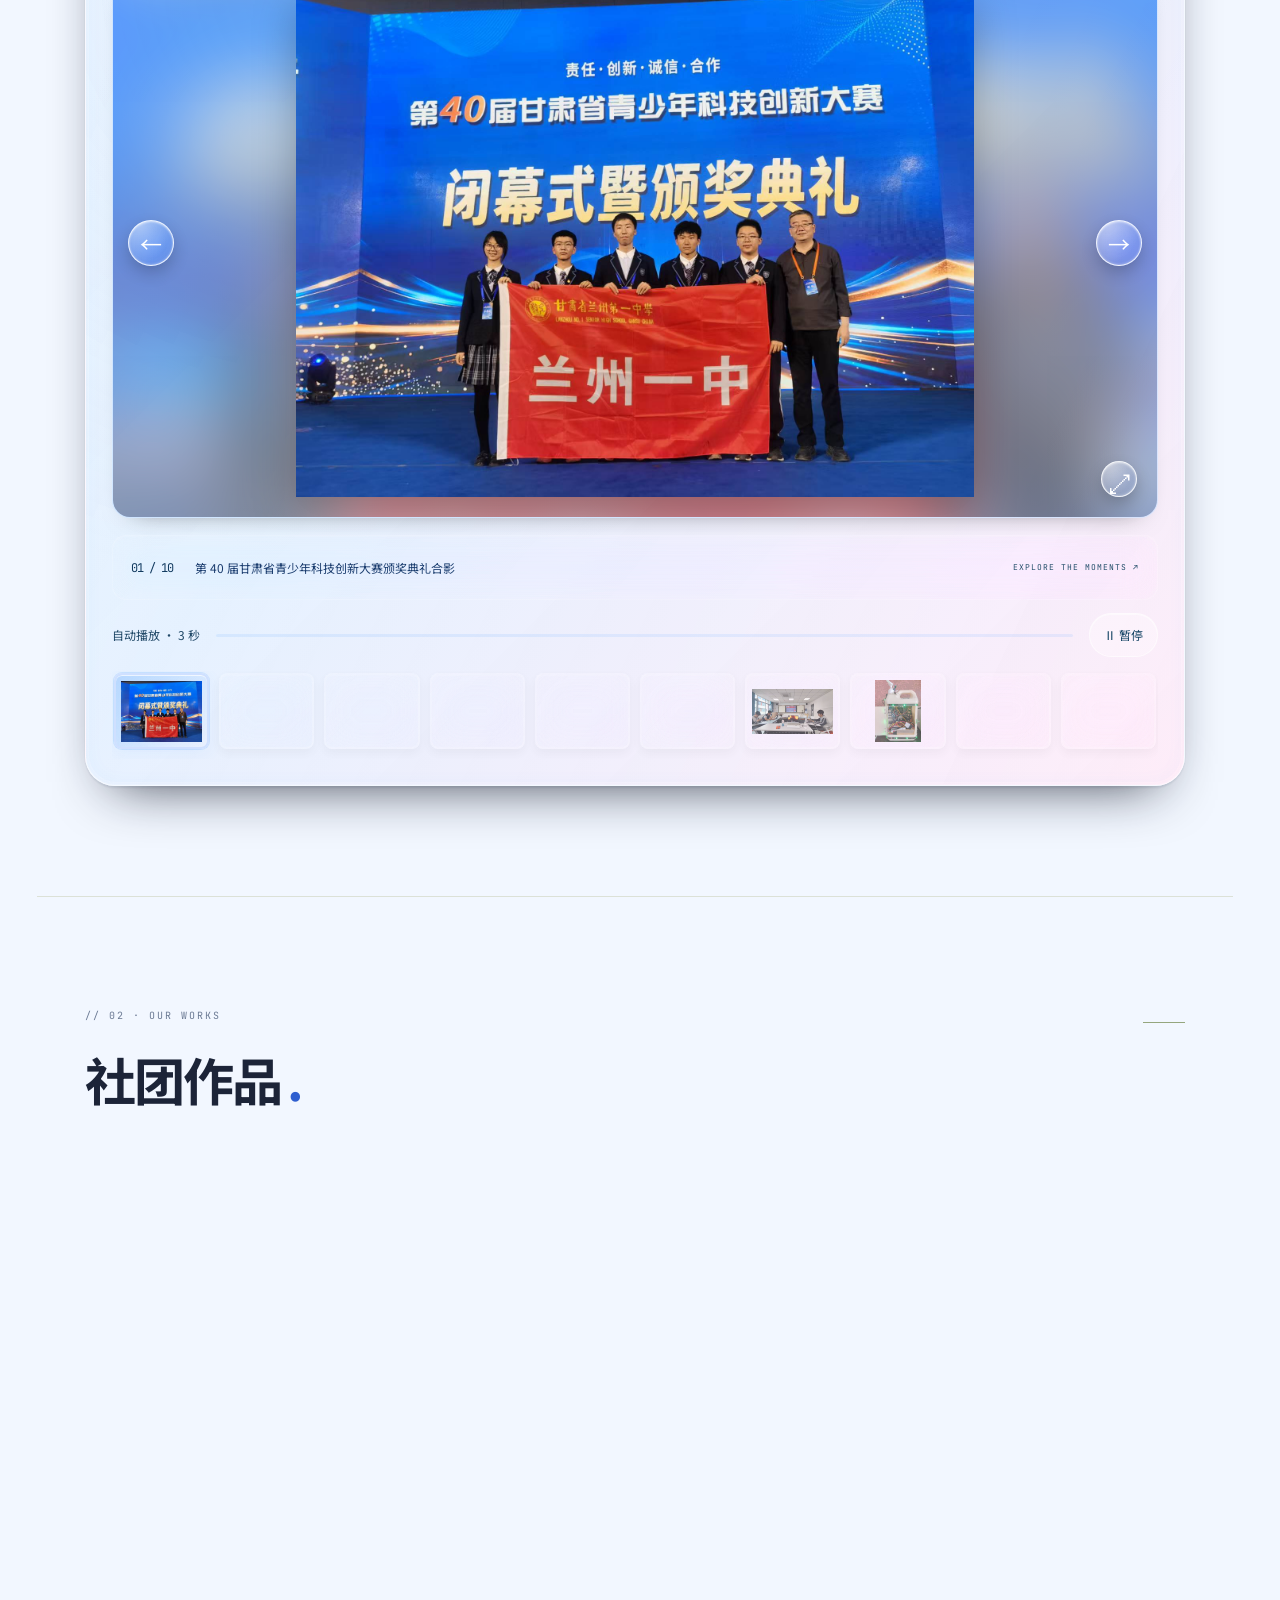
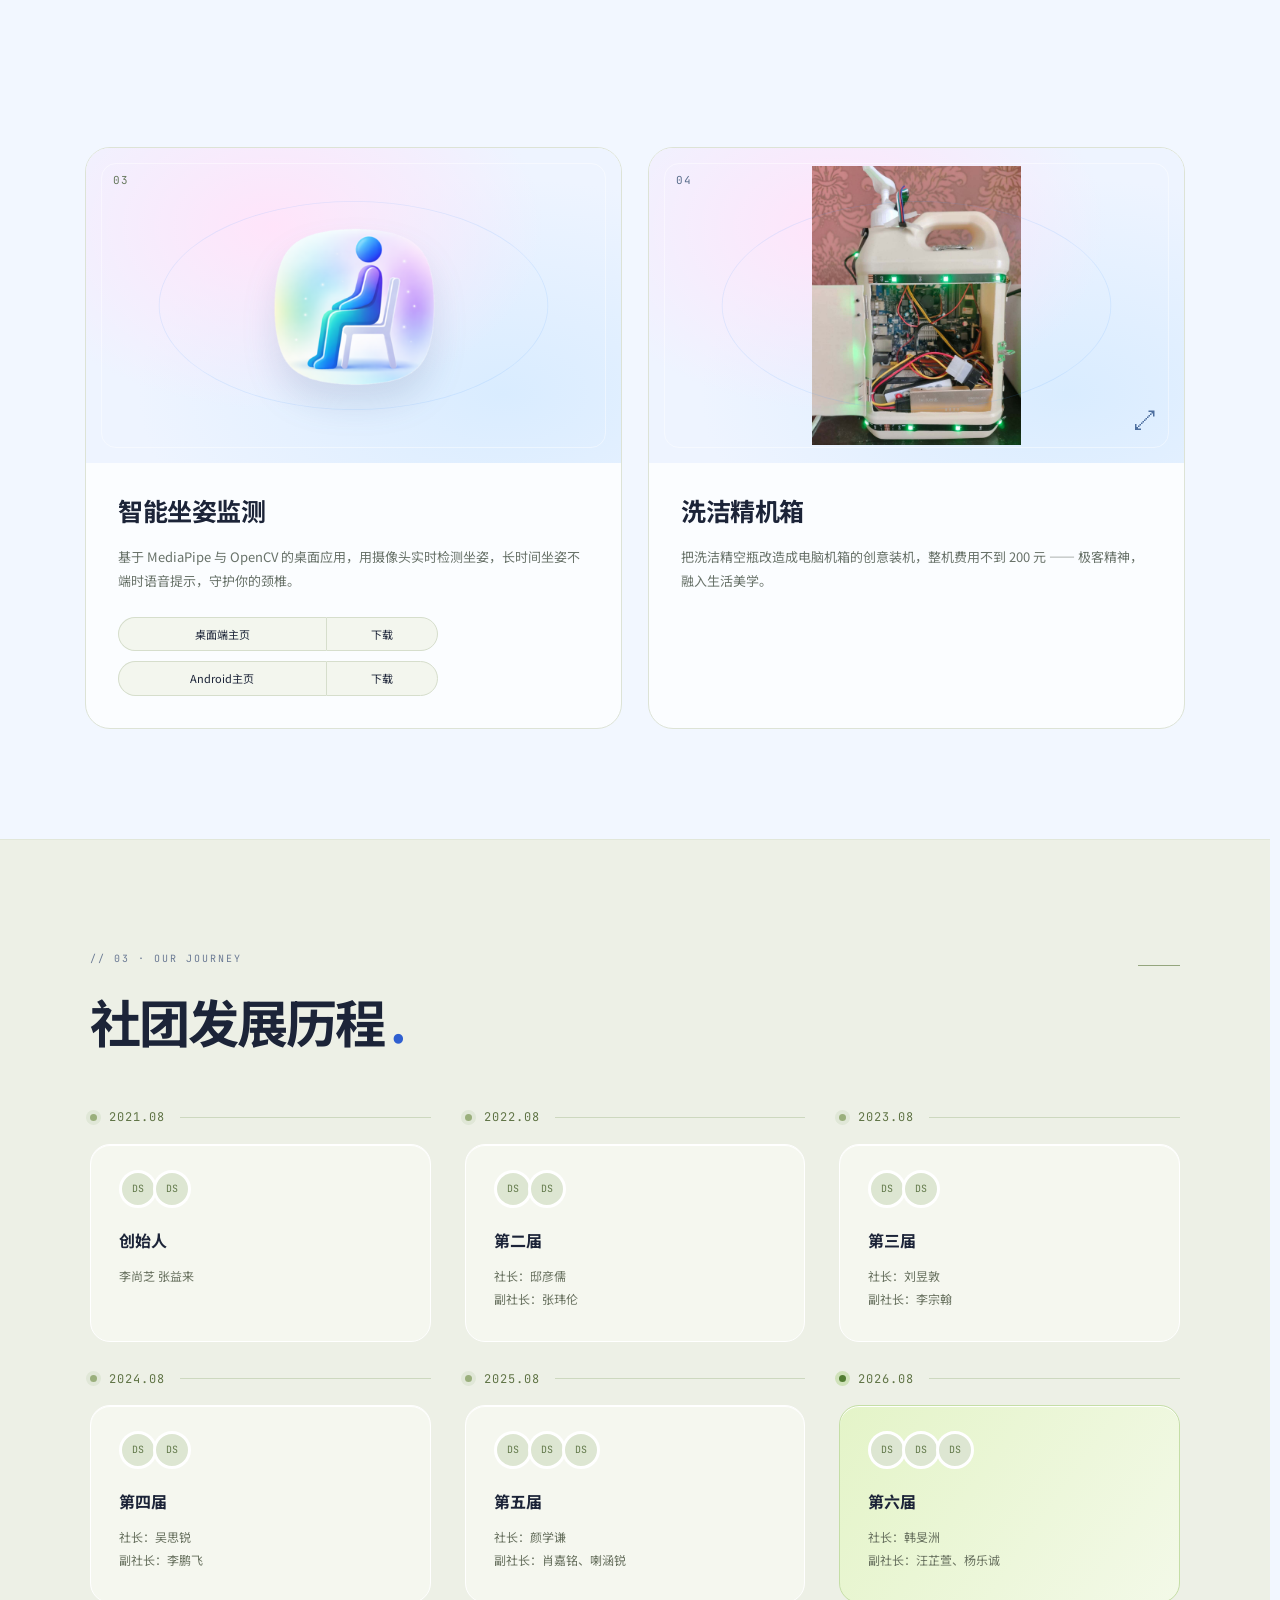
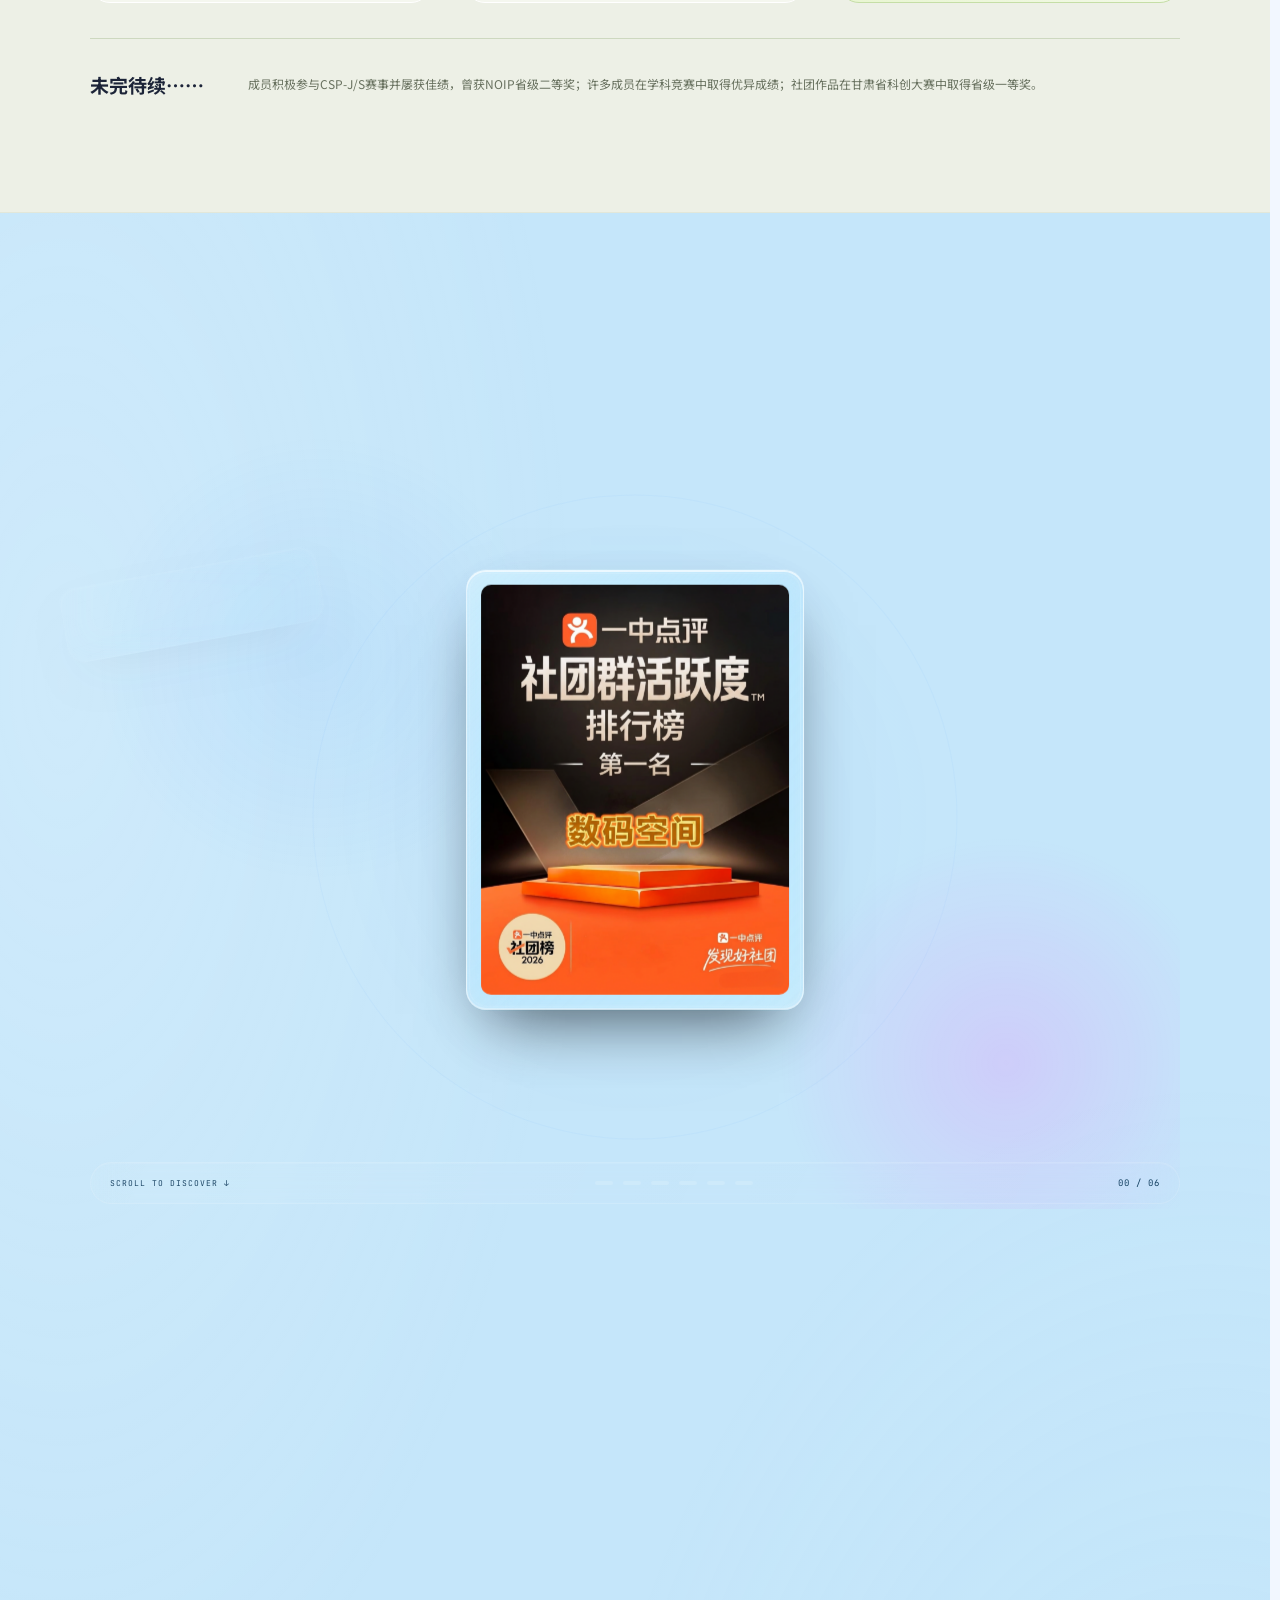
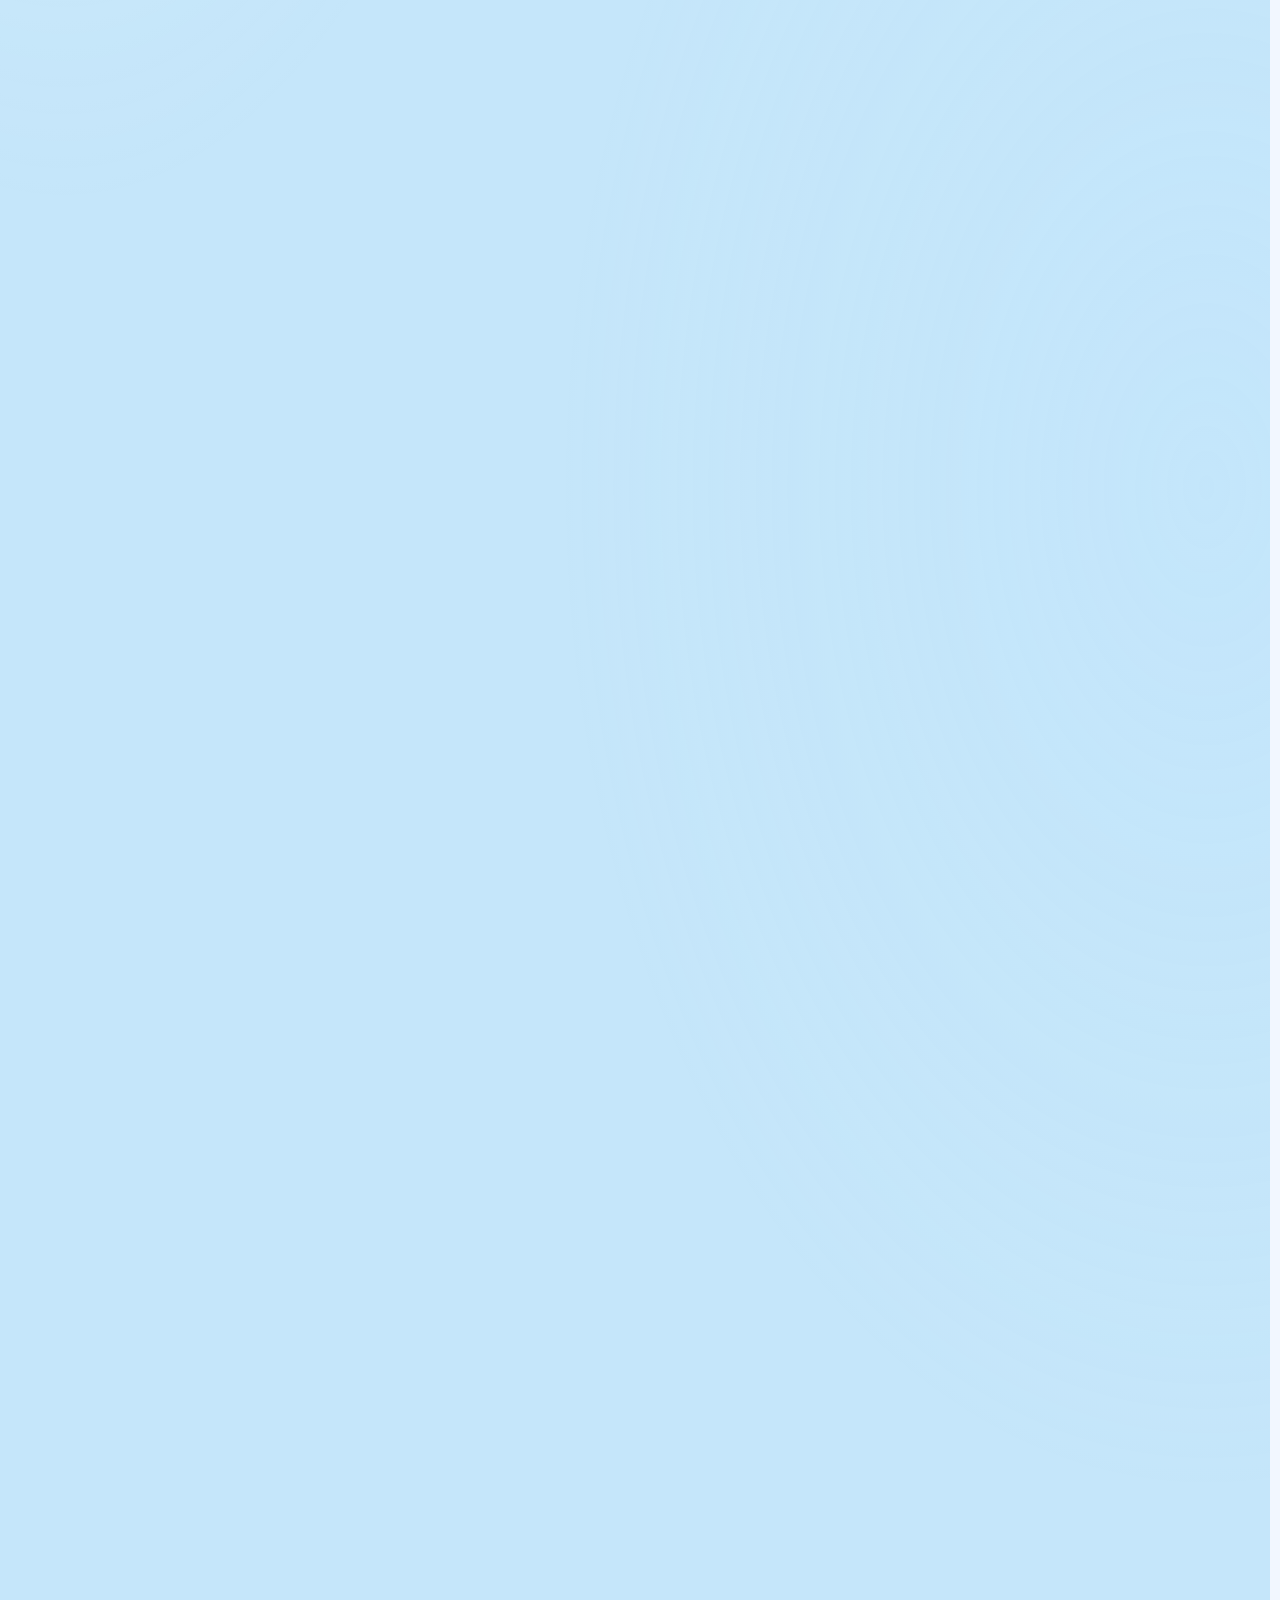
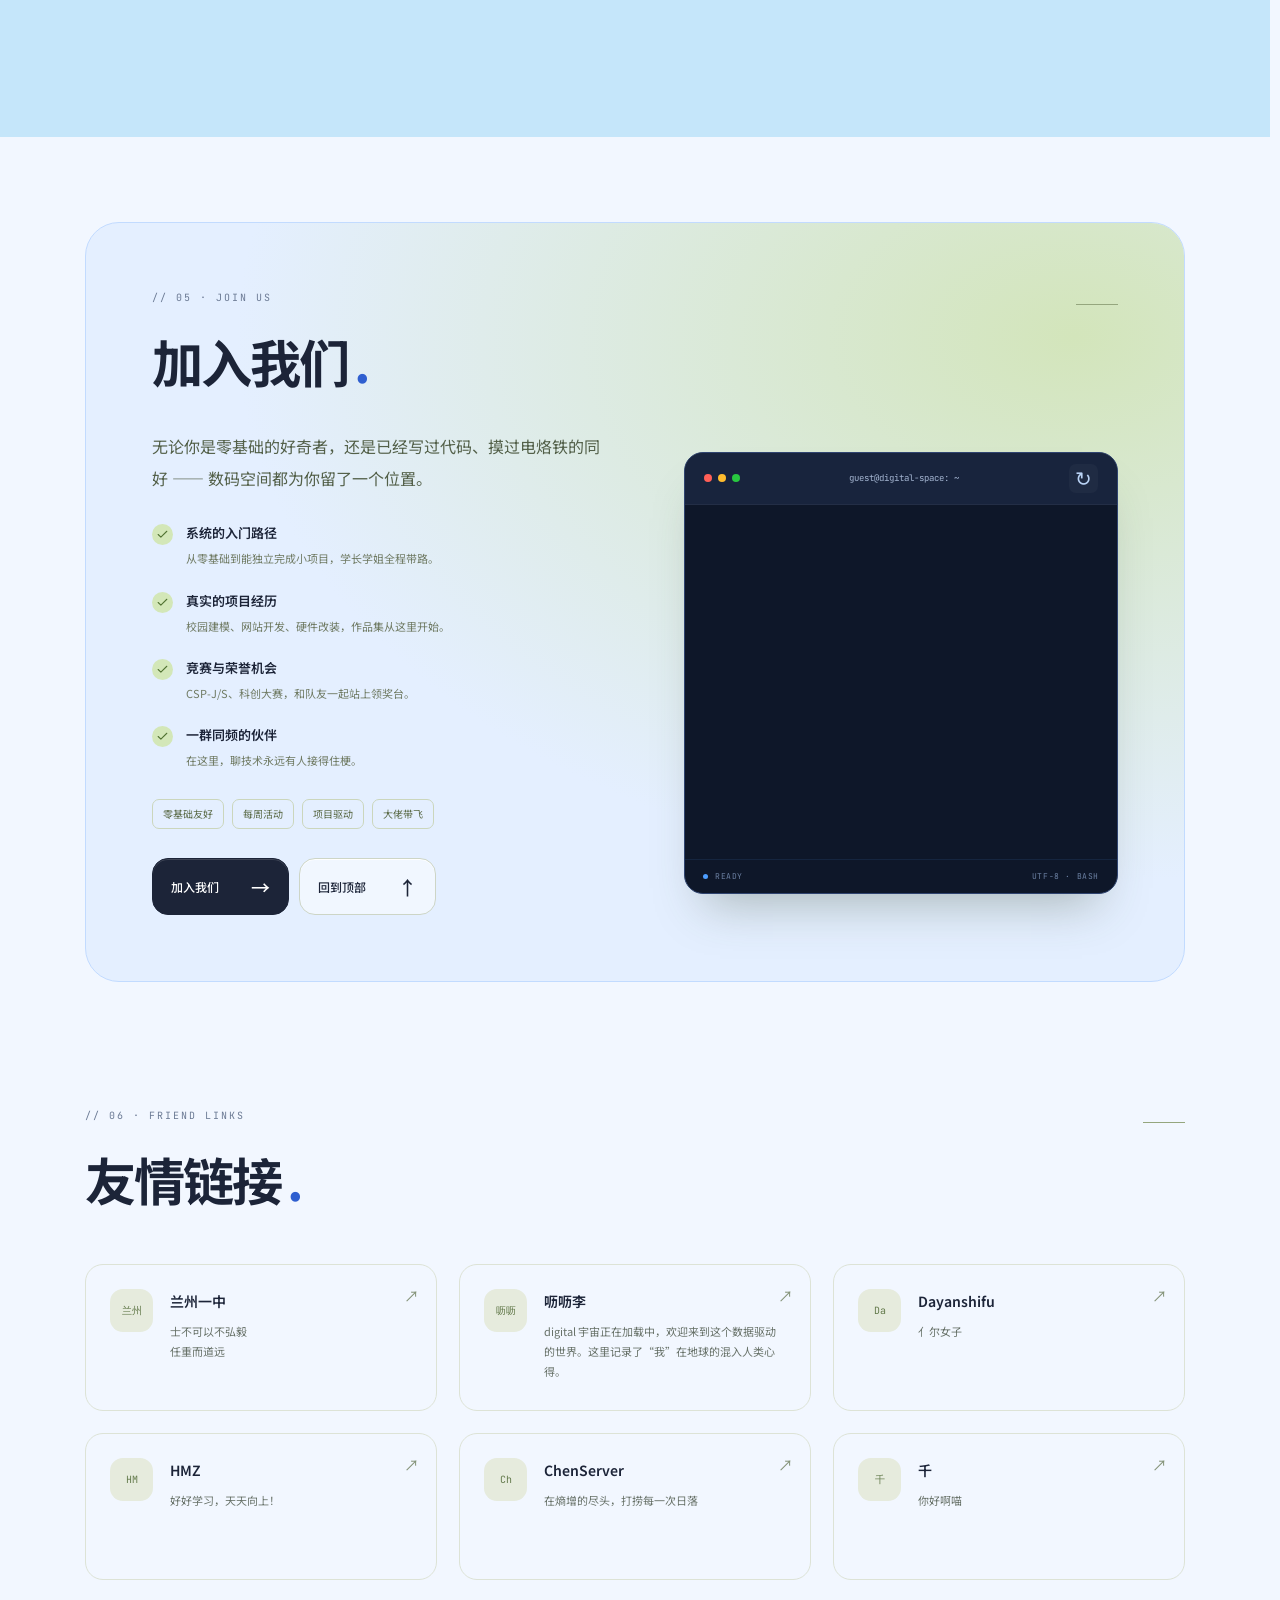
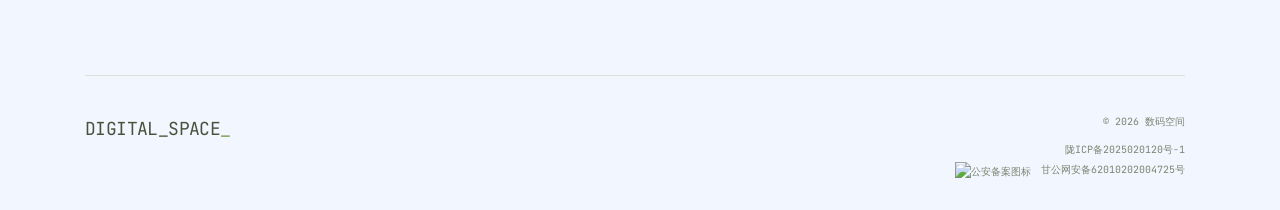
==== commit b2ad411c: "1" ====
--- a/index.html
+++ b/index.html
@@ -462,7 +462,7 @@
   </div>
   <div class="card-grid three">
     <div class="reveal">
-      <a class="card friend-card" href="https://www.gslzyz.cn/" target="_blank" rel="noopener">
+      <a class="card friend-card" href="https://lzyz.gansu.edu.cn/" target="_blank" rel="noopener">
         <img class="friend-avatar" src="https://cdn-community.bcmcdn.com/47/community/d2ViXzMwMDFfMzQwODM0OF8wXzE3NjI1MzQ2MTcxOTFfYjg2MDZhNmQ.jpeg" alt="兰州一中" loading="lazy" decoding="async" />
         <div class="friend-meta">
           <h3>兰州一中</h3>
@@ -507,7 +507,7 @@
       </a>
     </div>
     <div class="reveal" style="--d:.4s">
-      <a class="card friend-card" href="https://hello.1zdigital.space/qian" target="_blank" rel="noopener">
+      <a class="card friend-card" href="https://hello.1zdigital.space/Lyra" target="_blank" rel="noopener">
         <img class="friend-avatar" src="https://cdn-community.bcmcdn.com/47/community/SeeEMwjBt0GTWUnU4jgapv2vbVa0hV2iSRWPKFR4eB2e.jpg" alt="千" loading="lazy" decoding="async" />
         <div class="friend-meta">
           <h3>千</h3>
--- a/style.css
+++ b/style.css
@@ -1,23 +1,20 @@
 /* DIGITAL SPACE — glass, light, and curiosity. */
 :root {
-  --paper:#f2f7ff;
-  --ink:#1c2438;
-  --muted:#6b7a94;
-  --line:#d5e2f5;
-  --lime:#4d9eff;
-  --green:#2f5fd0;
-  --pink:#ff4dff;
-  --grad:linear-gradient(135deg,#ff4dff,#4d9eff);
+  --paper:#f6f7f2;
+  --ink:#202a25;
+  --muted:#687269;
+  --line:#dce1d7;
+  --lime:#d5f49b;
+  --green:#45632f;
   --mono:'JetBrains Mono',Consolas,monospace;
   --sans:'Noto Sans SC','Microsoft YaHei',system-ui,sans-serif;
   --ease:cubic-bezier(.2,.75,.25,1);
   --glass:linear-gradient(135deg,#ffffffd4,#ffffff61);
-  --shadow:0 14px 44px -24px #4d6e9e45,inset 0 1px 0 #fff
+  --shadow:0 14px 44px -24px #53614b45,inset 0 1px 0 #fff
 }
 * {
   box-sizing:border-box
 }
-
 html {
   scroll-behavior:smooth;
   scroll-padding-top:110px
@@ -57,7 +54,7 @@
   color:var(--ink)
 }
 :focus-visible {
-  outline:3px solid #4d9eff;
+  outline:3px solid #638536;
   outline-offset:5px;
   border-radius:6px
 }
@@ -87,7 +84,7 @@
   width:100%;
   height:3px;
   z-index:101;
-  background:var(--grad);
+  background:#96bb63;
   transform:scaleX(0);
   transform-origin:left;
   pointer-events:none
@@ -107,14 +104,14 @@
   padding:10px 14px 10px 23px;
   border-radius:23px;
   border:1px solid #fff;
-  background:#f2f7ffee;
+  background:#f5f7f0ee;
   box-shadow:var(--shadow);
   z-index:100;
   transition:top .4s var(--ease),box-shadow .4s
 }
 .nav.scrolled {
   top:12px;
-  box-shadow:0 12px 30px -18px #1a2a4a55,inset 0 1px 0 white
+  box-shadow:0 12px 30px -18px #23381c55,inset 0 1px 0 white
 }
 .nav-logo {
   display:flex;
@@ -130,7 +127,7 @@
   object-fit:contain
 }
 .blink {
-  color:#4d9eff
+  color:#729a43
 }
 .nav-links {
   display:flex;
@@ -144,37 +141,28 @@
   transition:background .25s,color .25s
 }
 .nav-link.active:not(.nav-cta) {
-  background:#e4edff;
+  background:#e7ebdf;
   color:var(--ink)
 }
-
-.nav-link:not(.nav-cta):hover {
-  background:#e9efff
-}
-/* 突出按钮：导航 CTA → 蓝粉渐变 */
-/* 导航 CTA：更亮的粉蓝渐变，去掉扩散光晕 */
+.nav-link:hover {
+  background:#e9eddf
+}
 .nav-cta {
-  background: linear-gradient(135deg, #ff5fd6, #4db2ff);
-  color: #fff;
-  margin-left: 15px;
-  display: flex;
-  align-items: center;
-  gap: 18px;
-  border-radius: 15px;
-  text-shadow: 0 1px 2px rgba(80, 30, 120, .25);
-  box-shadow: inset 0 1px 0 #ffffff40;
-  transition: transform .25s, box-shadow .25s, filter .25s;
+  background:var(--ink);
+  color:white;
+  margin-left:15px;
+  display:flex;
+  align-items:center;
+  gap:18px
 }
 .nav-cta::after {
-  content: '↗';
-  font-size: 18px;
-  line-height: 1;
+  content:'↗';
+  font-size:18px;
+  line-height:1
 }
 .nav-cta:hover {
-  filter: saturate(1.15) brightness(1.05);
-  box-shadow: inset 0 1px 0 #ffffff59, 0 6px 16px -10px rgba(120, 80, 200, .45);
-  color: #fff;
-  transform: translateY(-1px);
+  background:#3e5331;
+  color:white
 }
 .nav-toggle {
   display:none;
@@ -199,13 +187,13 @@
   position:absolute;
   inset:0;
   z-index:-2;
-  background:radial-gradient(ellipse at 77% 48%,#d9ecff 0,transparent 43%),radial-gradient(ellipse at 5% 100%,#ffe4fa 0,transparent 44%),#f2f7ff
+  background:radial-gradient(ellipse at 77% 48%,#e0edcf 0,transparent 43%),radial-gradient(ellipse at 5% 100%,#edf0e7 0,transparent 44%),#f6f7f2
 }
 .hero-atmosphere::after {
   content:'';
   position:absolute;
   inset:0;
-  background-image:radial-gradient(#4d9eff1f .65px,transparent .65px);
+  background-image:radial-gradient(#3b59351f .65px,transparent .65px);
   background-size:9px 9px;
   mask-image:linear-gradient(90deg,transparent 30%,black)
 }
@@ -229,21 +217,21 @@
   font-size:10px;
   letter-spacing:1.5px;
   margin-bottom:32px;
-  color:#4a6fa5
+  color:#61715e
 }
 .hero-eyebrow>span {
   width:7px;
   height:7px;
   border-radius:50%;
-  background:#4d9eff;
-  box-shadow:0 0 0 4px #d5e9ff
+  background:#82a94f;
+  box-shadow:0 0 0 4px #dce9cd
 }
 .hero-eyebrow i {
   font-size:9px;
   font-style:normal;
   letter-spacing:1px;
   margin-left:12px;
-  border-left:1px solid #cbd6e3;
+  border-left:1px solid #cbd2c3;
   padding-left:17px
 }
 .hero-title {
@@ -264,13 +252,13 @@
   min-height:66px;
   max-width:520px;
   font:17px/1.8 var(--sans);
-  color:#5a6e8c
+  color:#61715c
 }
 .caret {
   display:inline-block;
   width:2px;
   height:17px;
-  background:#4d9eff;
+  background:#91ac64;
   vertical-align:-2px;
   margin-left:6px;
   animation:blink 1.2s steps(2,end) infinite
@@ -280,7 +268,6 @@
   gap:12px;
   margin-top:24px
 }
-/* 浅色按钮：基础玻璃质感，保持浅色 */
 .btn {
   position:relative;
   display:inline-flex;
@@ -289,46 +276,40 @@
   gap:32px;
   min-height:54px;
   padding:13px 25px;
-  border:1px solid #c6d6e8;
+  border:1px solid #cdd5c6;
   border-radius:16px;
   background:#ffffff80;
-  color:var(--ink);
   font-size:13px;
   font-weight:500;
   box-shadow:inset 0 1px 0 #fff;
-  transition:transform .3s var(--ease),background .3s,box-shadow .3s,border-color .3s
+  transition:transform .3s var(--ease),background .3s,box-shadow .3s
 }
 .btn:hover {
   background:#fff;
-  border-color:#9ecbff;
-  box-shadow:0 9px 24px -13px #2f4e7a55;
+  box-shadow:0 9px 24px -13px #40593355;
   transform:translateY(-3px)
 }
 .btn span:last-child {
   font-size:19px
 }
-/* 突出按钮：实心 → 蓝粉渐变 */
 .btn.solid {
-  background:var(--grad);
+  background:var(--ink);
   color:#fff;
-  border:0;
-  box-shadow:0 12px 28px -14px #ff4dff99,inset 0 1px 0 #ffffff4d
+  border-color:var(--ink);
+  box-shadow:inset 0 1px 0 #ffffff28
 }
 .btn.solid:hover {
-  filter:brightness(1.08);
-  box-shadow:0 16px 34px -14px #4d9effb3,inset 0 1px 0 #ffffff66;
-  transform:translateY(-3px)
-}
-/* Hero 主按钮：蓝粉渐变 */
+  background:#3f5832;
+  border-color:#3f5832
+}
 .hero-btns>.solid {
-  background:var(--grad);
-  color:#fff;
-  border:0;
-  box-shadow:0 12px 28px -14px #ff4dff99,inset 0 1px 0 #ffffff4d
+  background:var(--lime);
+  color:var(--ink);
+  border-color:#c5e58a;
+  box-shadow:inset 0 1px 0 #f1ffdc
 }
 .hero-btns>.solid:hover {
-  filter:brightness(1.08);
-  box-shadow:0 16px 34px -14px #4d9effb3
+  background:#c7ec84
 }
 .hero-art {
   position:relative;
@@ -341,15 +322,15 @@
 .orbit-grid {
   position:absolute;
   inset:1%;
-  border:1px solid #4d9eff1a;
+  border:1px solid #7c94771a;
   border-radius:50%;
-  background:linear-gradient(transparent calc(50% - .5px),#4d9eff19 50%,transparent calc(50% + .5px)),linear-gradient(90deg,transparent calc(50% - .5px),#4d9eff19 50%,transparent calc(50% + .5px))
+  background:linear-gradient(transparent calc(50% - .5px),#6a856019 50%,transparent calc(50% + .5px)),linear-gradient(90deg,transparent calc(50% - .5px),#6a856019 50%,transparent calc(50% + .5px))
 }
 .orbit-grid::before,.orbit-grid::after {
   content:'';
   position:absolute;
   inset:12%;
-  border:1px solid #4d9eff19;
+  border:1px solid #7c947719;
   border-radius:50%
 }
 .orbit-grid::after {
@@ -376,7 +357,7 @@
   left:37%;
   top:37%;
   object-fit:contain;
-  filter:drop-shadow(0 9px 9px #3a568735);
+  filter:drop-shadow(0 9px 9px #637e4c35);
   transform:rotate(-8deg);
   opacity:.92
 }
@@ -390,7 +371,7 @@
   border:1px solid #ffffffed;
   background:#ffffffa8;
   border-radius:17px;
-  box-shadow:0 14px 35px -18px #4d6e9e55,inset 0 1px 0 white;
+  box-shadow:0 14px 35px -18px #72866355,inset 0 1px 0 white;
   font-size:12px;
   letter-spacing:1px;
   animation:levitate 7s ease-in-out infinite
@@ -414,13 +395,13 @@
 .label-icon {
   font-family:var(--mono);
   font-size:20px;
-  color:#3a5a9c;
+  color:#526b3c;
   letter-spacing:-2px
 }
 .label-dot {
   height:5px;
   width:5px;
-  background:#7ab8ff;
+  background:#a5be7c;
   border-radius:50%;
   margin-left:12px
 }
@@ -428,14 +409,14 @@
   position:absolute;
   left:8%;
   top:10%;
-  color:#7a8ea8;
+  color:#8a9680;
   font-size:9px;
   letter-spacing:1px
 }
 .hero-bottom {
   height:89px;
   flex-shrink:0;
-  border-top:1px solid #cbd6e3;
+  border-top:1px solid #cbd5c3;
   display:flex;
   align-items:center;
   justify-content:space-between;
@@ -443,29 +424,25 @@
   z-index:4;
   font-size:9px;
   letter-spacing:1px;
-  color:#6b7a94
+  color:#6c7667
 }
 .scroll-hint {
   display:flex;
   align-items:center;
   gap:14px
 }
-/* 浅色按钮：滚动提示圆钮保持浅色 */
 .scroll-arrow {
   display:grid;
   place-items:center;
   width:30px;
   height:30px;
-  border:1px solid #c6d6e8;
+  border:1px solid #c6d1bb;
   border-radius:50%;
   font-size:16px;
-  color:#4d9eff;
-  transition:transform .3s,background .3s,border-color .3s,color .3s
+  transition:transform .3s
 }
 .scroll-hint:hover .scroll-arrow {
-  transform:translateY(4px);
-  background:#e4edff;
-  border-color:#9ecbff
+  transform:translateY(4px)
 }
 .hero-note {
   font-size:10px;
@@ -491,7 +468,7 @@
 .sec-kicker {
   font-size:10px;
   letter-spacing:2px;
-  color:#6b7a94;
+  color:#7a876d;
   margin-bottom:16px
 }
 .sec-title {
@@ -510,7 +487,7 @@
   top:15px;
   width:42px;
   height:1px;
-  background:var(--grad)
+  background:#95a67e
 }
 .about-grid {
   display:grid;
@@ -535,14 +512,14 @@
   font-weight:700
 }
 .hl {
-  color:#2f5fd0;
-  background:linear-gradient(transparent 63%,#d5e9ff 63%);
+  color:#3b542e;
+  background:linear-gradient(transparent 63%,#d9ecc2 63%);
   padding:0 2px
 }
 .about-outro {
   padding-top:22px;
   border-top:1px solid var(--line);
-  color:#3a4a6a;
+  color:#45533e;
   font-size:14px
 }
 .about-photos {
@@ -574,11 +551,11 @@
   height:178px;
   border-radius:17px;
   overflow:hidden;
-  background:#e4edff;
+  background:#e1e5d9;
   cursor:zoom-in;
   flex:none;
   border:4px solid white;
-  box-shadow:0 5px 16px #2f4e7a0a
+  box-shadow:0 5px 16px #3f503b0a
 }
 .shot img {
   width:100%;
@@ -606,8 +583,8 @@
   min-width:0
 }
 .card {
-  border:1px solid #d5e2f5;
-  background:#fbfdff;
+  border:1px solid #dde3d6;
+  background:#fcfdf9;
   border-radius:24px;
   overflow:hidden;
   transition:box-shadow .4s var(--ease),border-color .4s,transform .4s var(--ease)
@@ -620,8 +597,8 @@
   min-height:310px
 }
 .work-card:hover {
-  border-color:#b8cce8;
-  box-shadow:0 18px 35px -23px #2f4e7a55;
+  border-color:#bfccac;
+  box-shadow:0 18px 35px -23px #556c4655;
   transform:translateY(-5px)
 }
 .card-idx {
@@ -630,7 +607,7 @@
   left:20px;
   top:15px;
   font-size:10px;
-  color:#5a6e8c;
+  color:#65775b;
   letter-spacing:1px
 }
 .work-media {
@@ -639,7 +616,7 @@
   justify-content:center;
   align-items:center;
   min-height:310px;
-  background:radial-gradient(ellipse at 35% 20%,#e6f2ff,transparent 70%),#e4edff;
+  background:radial-gradient(ellipse at 35% 20%,#f8ffe8,transparent 70%),#e6eddc;
   overflow:hidden
 }
 .work-media::after {
@@ -655,7 +632,7 @@
   max-height:180px;
   object-fit:contain;
   transition:transform .6s var(--ease);
-  filter:drop-shadow(0 14px 14px #3a568721)
+  filter:drop-shadow(0 14px 14px #4d693521)
 }
 .work-card:hover .work-media>img {
   transform:scale(1.06) rotate(-2deg)
@@ -671,7 +648,7 @@
 .work-media>svg {
   width:82px;
   height:82px;
-  color:#4d6e9e;
+  color:#6d8254;
   stroke-width:1
 }
 .work-badge {
@@ -688,7 +665,7 @@
   border:1px solid white;
   border-radius:9px;
   padding:8px 4px;
-  color:#2f5fd0
+  color:#506337
 }
 .work-body {
   padding:32px 25px;
@@ -717,20 +694,16 @@
   font-family:var(--sans);
   font-size:10px
 }
-/* 浅色按钮：作品链接保持浅色 */
 .work-links a {
   padding:5px 9px;
   border-radius:8px;
-  border:1px solid #c6d6e8;
-  background:#eef4ff;
-  color:#2f5fd0;
-  transition:background .2s,color .2s,border-color .2s,transform .2s
+  border:1px solid #d6decc;
+  background:#f3f6ee;
+  transition:background .2s,color .2s
 }
 .work-links a:hover {
-  background:#d5e9ff;
-  color:#1a3c6e;
-  border-color:#9ecbff;
-  transform:translateY(-1px)
+  background:#e2efcf;
+  color:#345421
 }
 .work-links>div {
   width:100%
@@ -748,9 +721,9 @@
 /* Six generations */
 #history {
   max-width:none;
-  background:#eaf0ff;
-  border-top:1px solid #d5e2f5;
-  border-bottom:1px solid #d5e2f5;
+  background:#edf0e6;
+  border-top:1px solid #e2e7d9;
+  border-bottom:1px solid #e2e7d9;
   padding-left:max(48px,calc((100vw - 1296px)/2));
   padding-right:max(48px,calc((100vw - 1296px)/2))
 }
@@ -771,14 +744,14 @@
   gap:12px;
   align-items:center;
   padding:0 0 15px;
-  color:#3a5a9c;
+  color:#607446;
   font-size:12px;
   letter-spacing:1px
 }
 .t-node::after {
   content:'';
   height:1px;
-  background:#c6d6e8;
+  background:#cdd8bf;
   flex:1;
   margin-left:3px
 }
@@ -786,8 +759,8 @@
   width:7px;
   height:7px;
   border-radius:50%;
-  background:#7ab8ff;
-  box-shadow:0 0 0 4px #d5e9ff
+  background:#9aaf7c;
+  box-shadow:0 0 0 4px #e0e7d7
 }
 .t-half:empty {
   display:none
@@ -798,7 +771,7 @@
 .t-card {
   padding:25px 28px;
   border:1px solid #fff;
-  background:#f7faffb3;
+  background:#f9fbf4b3;
   box-shadow:inset 0 1px 0 white;
   border-radius:20px;
   height:100%;
@@ -823,7 +796,7 @@
   border:3px solid #fff;
   object-fit:cover;
   margin-left:-4px;
-  background:#d5e9ff;
+  background:#dde6d2;
   font-size:0
 }
 .t-card h3 {
@@ -832,19 +805,19 @@
 }
 .t-card p {
   font-size:12px;
-  color:#5a6e8c;
+  color:#68715f;
   line-height:1.9
 }
 .t-card strong {
   font-weight:400
 }
 .highlight .t-card {
-  background:linear-gradient(125deg,#d5e9ff,#eef4ff);
-  border-color:#9ecbff
+  background:linear-gradient(125deg,#e4f4c8,#f3f9e8);
+  border-color:#c5dea6
 }
 .highlight .t-dot {
-  background:#2f5fd0;
-  box-shadow:0 0 0 4px #c6d6e8
+  background:#527d32;
+  box-shadow:0 0 0 4px #d0e2ba
 }
 .timeline>.t-item:last-child {
   grid-column:1/-1;
@@ -859,7 +832,7 @@
   min-height:0;
   background:transparent;
   border:0;
-  border-top:1px solid #c6d6e8;
+  border-top:1px solid #cdd8bf;
   border-radius:0;
   display:flex;
   align-items:center;
@@ -894,7 +867,7 @@
   position:absolute;
   inset:-20px 5%;
   border-radius:50%;
-  background:radial-gradient(ellipse,#d5e9ff70,transparent 70%);
+  background:radial-gradient(ellipse,#e5eccd70,transparent 70%);
   z-index:-1
 }
 .vibe-fig {
@@ -903,7 +876,7 @@
   border-radius:17px;
   overflow:hidden;
   background:white;
-  box-shadow:0 12px 35px -19px #2f4e7a70;
+  box-shadow:0 12px 35px -19px #4b603b70;
   cursor:zoom-in;
   transform:rotate(var(--r,0deg));
   transition:transform .5s var(--ease),box-shadow .5s;
@@ -919,7 +892,7 @@
 }
 .vibe-fig:hover,.vibe-fig:focus-visible {
   transform:rotate(0deg) scale(1.035);
-  box-shadow:0 20px 35px -18px #2f4e7a80;
+  box-shadow:0 20px 35px -18px #4b603b80;
   z-index:3
 }
 .vibe-main {
@@ -961,8 +934,8 @@
 /* Invitation */
 #join {
   position:relative;
-  background:#e4efff;
-  border:1px solid #c2dbff;
+  background:#e9eedf;
+  border:1px solid #dce5cf;
   border-radius:34px;
   max-width:1296px;
   padding:66px;
@@ -976,7 +949,7 @@
   position:absolute;
   inset:0;
   z-index:-1;
-  background:radial-gradient(ellipse at 90% 15%,#c2dbff,transparent 60%)
+  background:radial-gradient(ellipse at 90% 15%,#d3e5bb,transparent 60%)
 }
 #join .sec-head {
   margin-bottom:32px
@@ -990,7 +963,7 @@
 .join-lead {
   font-size:16px;
   line-height:2;
-  color:#3a4a6a
+  color:#536049
 }
 .join-perks {
   padding:0;
@@ -1003,15 +976,14 @@
   gap:13px;
   margin:20px 0
 }
-/* 浅色按钮：列表勾选图标保持浅蓝底 */
 .join-perks svg {
   width:21px;
   height:21px;
   flex:none;
-  background:#c2dbff;
+  background:#d3e7b8;
   border-radius:50%;
   padding:4px;
-  stroke:#2f5fd0;
+  stroke:#537434;
   margin-top:3px
 }
 .join-perks strong {
@@ -1022,7 +994,7 @@
 .join-perks li span {
   display:block;
   font-size:11px;
-  color:#6b7a94;
+  color:#707b64;
   margin-top:3px
 }
 .join-chips {
@@ -1031,14 +1003,13 @@
   gap:8px;
   margin-top:28px
 }
-/* 浅色按钮：标签保持浅色边框 */
 .join-chips span {
   font-family:var(--sans);
   font-size:10px;
   padding:5px 10px;
-  border:1px solid #c2dbff;
+  border:1px solid #cbd6bc;
   border-radius:7px;
-  color:#2f5fd0
+  color:#5b6b48
 }
 .join-btns {
   display:flex;
@@ -1051,13 +1022,13 @@
   font-size:12px
 }
 .terminal {
-  background:#1a243d;
-  border:1px solid #2f4470;
+  background:#253128;
+  border:1px solid #3c4b36;
   border-radius:20px;
-  box-shadow:0 30px 45px -20px #1a2a4a56,inset 0 1px 0 #ffffff30;
+  box-shadow:0 30px 45px -20px #3d513856,inset 0 1px 0 #ffffff30;
   transform:rotate(1deg);
   overflow:hidden;
-  color:#c3d0e6
+  color:#d0dbc6
 }
 .term-bar {
   height:49px;
@@ -1076,7 +1047,7 @@
 .term-title {
   font-size:9px;
   margin:auto;
-  color:#8ea3c4;
+  color:#96a58d;
   padding-right:26px
 }
 .term-body {
@@ -1093,18 +1064,18 @@
   flex:none
 }
 .cmd {
-  color:#dbe9ff
+  color:#e3ebdd
 }
 .out {
-  color:#9bb0cf
+  color:#a7b59b
 }
 .ok {
-  color:#9ecbff
+  color:#c6ed97
 }
 .term-caret {
   height:14px;
   width:7px;
-  background:#4d9eff;
+  background:#bde78c;
   margin-top:8px;
   animation:blink 1s steps(2,end) infinite
 }
@@ -1125,7 +1096,7 @@
 }
 .friend-card:hover {
   background:white;
-  border-color:#b8cce8;
+  border-color:#c8d6b8;
   transform:translateY(-3px)
 }
 .friend-card::after {
@@ -1133,7 +1104,7 @@
   position:absolute;
   right:17px;
   top:17px;
-  color:#7a8ea8;
+  color:#849378;
   font-size:15px
 }
 .friend-avatar {
@@ -1141,7 +1112,7 @@
   height:43px;
   border-radius:13px;
   object-fit:cover;
-  background:#e4edff;
+  background:#e6ebdd;
   flex:none;
   font-size:9px
 }
@@ -1168,11 +1139,11 @@
   grid-template-columns:1fr 1fr;
   align-items:start;
   gap:4px;
-  color:#7a8ea8
+  color:#7b8572
 }
 .f-logo {
   font-size:18px;
-  color:#2f4e7a;
+  color:#48523d;
   grid-row:1/3;
   letter-spacing:-.6px
 }
@@ -1185,9 +1156,8 @@
   display:inline-block
 }
 .f-copy a:hover {
-  color:#2f5fd0
-}
-/* 突出按钮：回到顶部 → 蓝粉渐变 */
+  color:#416128
+}
 .back-top {
   position:fixed;
   right:24px;
@@ -1195,11 +1165,10 @@
   z-index:30;
   width:55px;
   height:43px;
-  border:0;
+  border:1px solid white;
   border-radius:14px;
-  background:var(--grad);
-  color:#fff;
-  box-shadow:0 12px 28px -14px #ff4dff99,inset 0 1px 0 #ffffff40;
+  background:#eff3e7db;
+  box-shadow:var(--shadow);
   font-size:9px;
   opacity:0;
   visibility:hidden;
@@ -1211,14 +1180,10 @@
   visibility:visible;
   transform:none
 }
-.back-top:hover {
-  filter:brightness(1.08);
-  box-shadow:0 16px 34px -14px #4d9effb3
-}
 .avatar-fallback {
   display:grid;
   place-items:center;
-  color:#2f5fd0;
+  color:#62794a;
   font:10px var(--mono)
 }
 img[hidden] {
@@ -1238,7 +1203,7 @@
   align-items:center;
   justify-content:center;
   padding:25px;
-  background:#1a243d66;
+  background:#27332566;
   opacity:0;
   visibility:hidden;
   transition:opacity .3s,visibility .3s;
@@ -1252,19 +1217,18 @@
   width:min(100%,510px);
   max-height:calc(100dvh - 50px);
   overflow-y:auto;
-  background:#f2f7ff;
+  background:#f6f9ef;
   border:1px solid white;
   border-radius:28px;
   padding:42px;
   position:relative;
-  box-shadow:0 30px 100px #1a2a4a30,inset 0 1px 0 #fff;
+  box-shadow:0 30px 100px #18261430,inset 0 1px 0 #fff;
   transform:translateY(18px) scale(.97);
   transition:transform .4s var(--ease)
 }
 .open .jm-card {
   transform:none
 }
-/* 突出按钮：关闭按钮 → 蓝粉渐变 */
 .jm-close,.lb-close {
   display:grid;
   place-items:center;
@@ -1273,22 +1237,15 @@
   border-radius:50%;
   font-size:26px;
   line-height:1;
-  background:var(--grad);
-  color:#fff;
-  border:0;
+  background:#e8eddf;
   position:absolute;
   right:16px;
-  top:16px;
-  box-shadow:0 8px 18px -10px #ff4dff99;
-  transition:filter .2s
-}
-.jm-close:hover,.lb-close:hover {
-  filter:brightness(1.08)
+  top:16px
 }
 .jm-kicker {
   font-size:10px;
   letter-spacing:1.5px;
-  color:#4d9eff;
+  color:#809368;
   margin-bottom:20px
 }
 .jm-title {
@@ -1298,7 +1255,7 @@
 }
 .jm-desc {
   font-size:13px;
-  color:#5a6e8c;
+  color:#6a7660;
   line-height:1.9;
   margin:17px 0 24px
 }
@@ -1311,7 +1268,7 @@
   gap:24px;
   margin-top:30px;
   padding-top:25px;
-  border-top:1px solid #d5e2f5
+  border-top:1px solid #dce4d1
 }
 .jm-qr {
   width:118px;
@@ -1325,7 +1282,7 @@
   display:block;
   font-family:var(--sans);
   font-size:11px;
-  color:#6b7a94;
+  color:#778467;
   margin-bottom:6px
 }
 .jm-num-value {
@@ -1334,7 +1291,7 @@
   letter-spacing:1px
 }
 .lightbox {
-  background:#0e1729de
+  background:#182016de
 }
 .lb-figure {
   max-width:100%;
@@ -1354,12 +1311,11 @@
   max-width:85vw;
   font-family:var(--sans);
   font-size:12px;
-  color:#c3d0e6;
+  color:#d9e3ce;
   text-align:center
 }
-/* 突出按钮：灯箱关闭按钮保持渐变，位置微调 */
 .lb-close {
-  background:var(--grad);
+  background:#ffffff25;
   color:white;
   right:24px;
   top:24px;
@@ -1367,11 +1323,11 @@
 }
 @supports ((backdrop-filter:blur(16px)) or (-webkit-backdrop-filter:blur(16px))) {
   .nav {
-    background:linear-gradient(115deg,#ffffffb8,#f2f7ffb3);
+    background:linear-gradient(115deg,#ffffffb8,#f4f8ebb3);
     backdrop-filter:blur(22px) saturate(1.35);
     -webkit-backdrop-filter:blur(22px) saturate(1.35)
   }
-  .orbit-label {
+  .orbit-label,.back-top {
     backdrop-filter:blur(12px);
     -webkit-backdrop-filter:blur(12px);
     background:var(--glass)
@@ -1381,19 +1337,17 @@
     -webkit-backdrop-filter:blur(12px)
   }
 }
-/* 浅色按钮：动效开关保持浅色 */
 .motion-toggle {
   background:transparent;
-  border:1px solid #c6d6e8;
+  border:1px solid #cdd6c3;
   border-radius:8px;
-  color:#4d6e9e;
+  color:#68795a;
   font-size:9px;
   padding:5px 10px;
-  transition:background .2s,border-color .2s
+  transition:background .2s
 }
 .motion-toggle:hover {
-  background:#e4edff;
-  border-color:#9ecbff
+  background:#e4ecd9
 }
 .motion-paused *,.photo-row.offscreen .photo-track,.motion-ready .photo-row:not(.photos-ready) .photo-track {
   animation-play-state:paused!important
@@ -1635,10 +1589,10 @@
     flex-direction:column;
     align-items:stretch;
     padding:12px;
-    background:#f2f7fff5;
+    background:#f4f7edf5;
     border:1px solid white;
     border-radius:20px;
-    box-shadow:0 15px 30px #1a2a4a20;
+    box-shadow:0 15px 30px #4a5d3b20;
     opacity:0;
     visibility:hidden;
     transform:translateY(-8px);
@@ -2140,15 +2094,16 @@
 }
 ::-webkit-scrollbar-track {
   background: #eef4ff;
+  opacity: 0;
 }
 ::-webkit-scrollbar-thumb {
-  background: linear-gradient(180deg, #ff4dff, #4d9eff);
+  background: #009940;
   border-radius: 10px;
   border: 2px solid #eef4ff;
 }
 ::-webkit-scrollbar-thumb:hover {
-  background: linear-gradient(180deg, #ff66ff, #6ba9ff);
+  background: #005c26;
 }
 ::-webkit-scrollbar-corner {
   background: #eef4ff;
-}
+}
